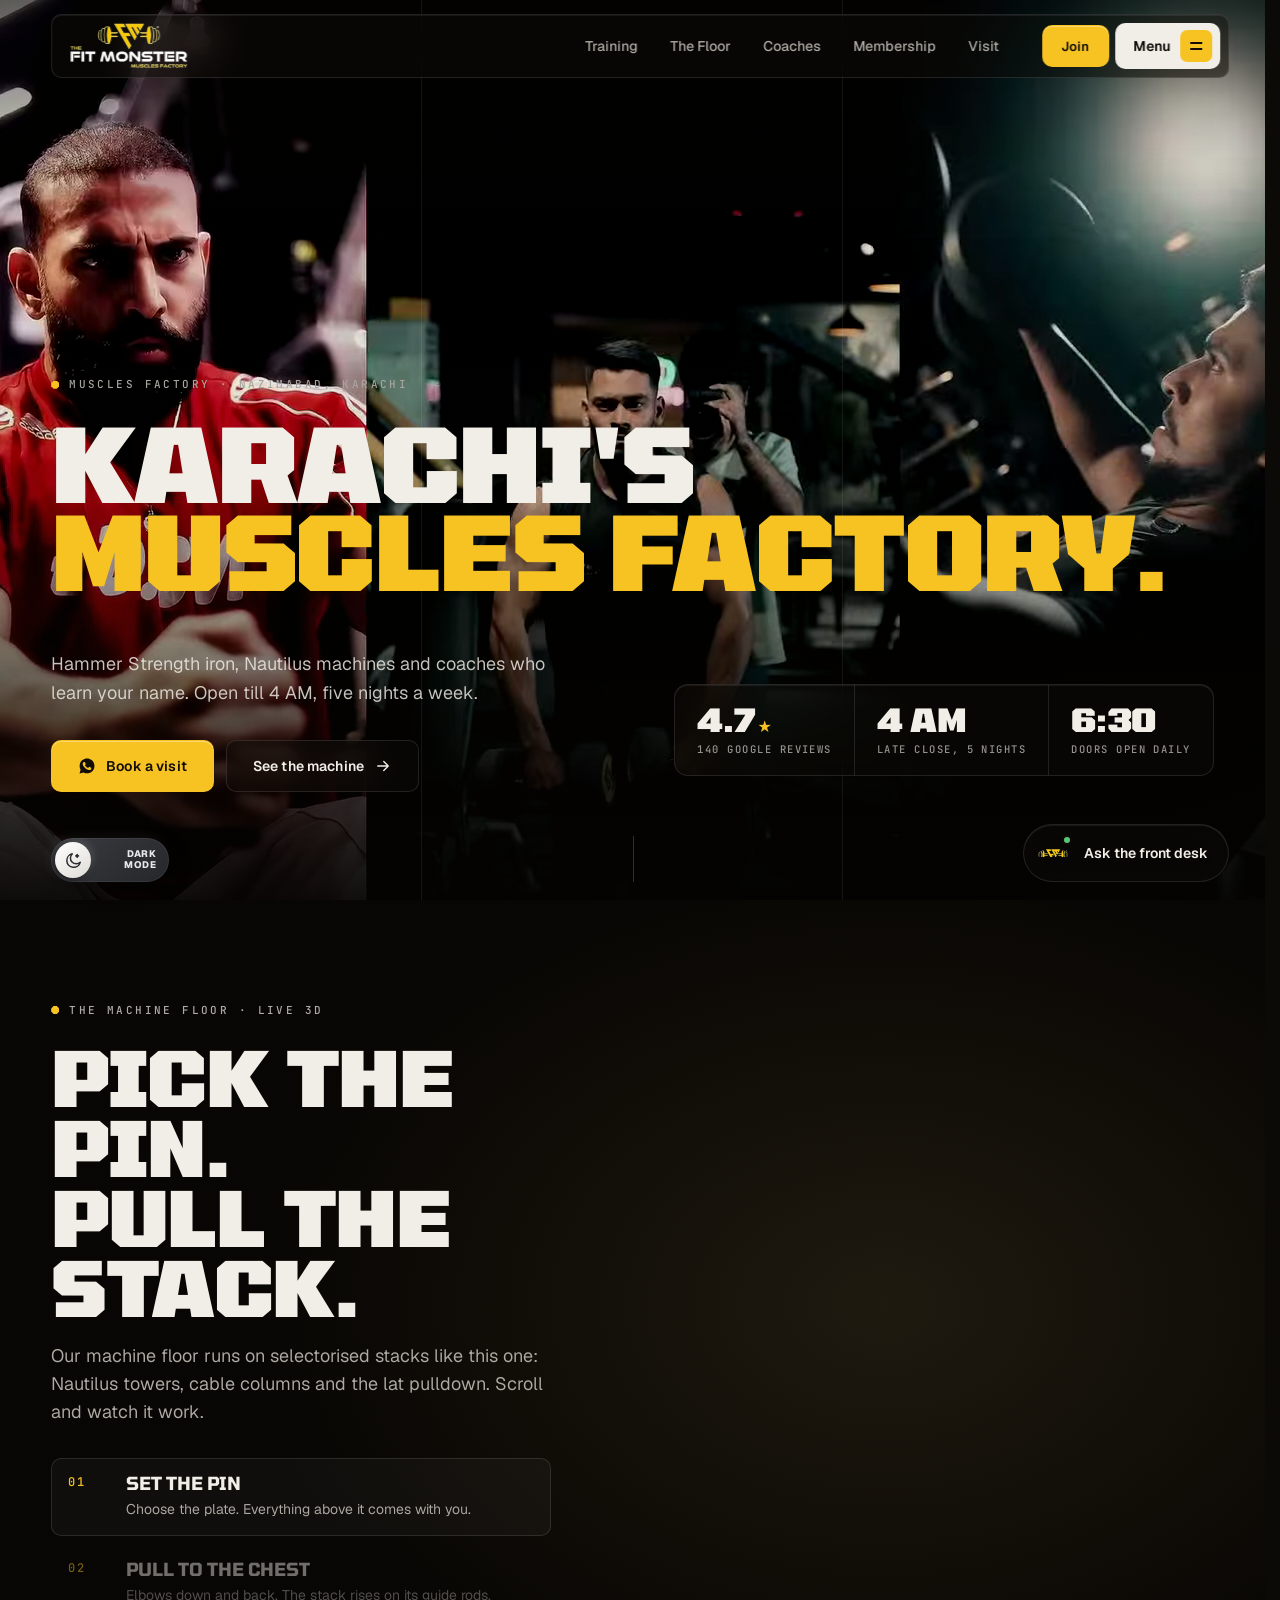
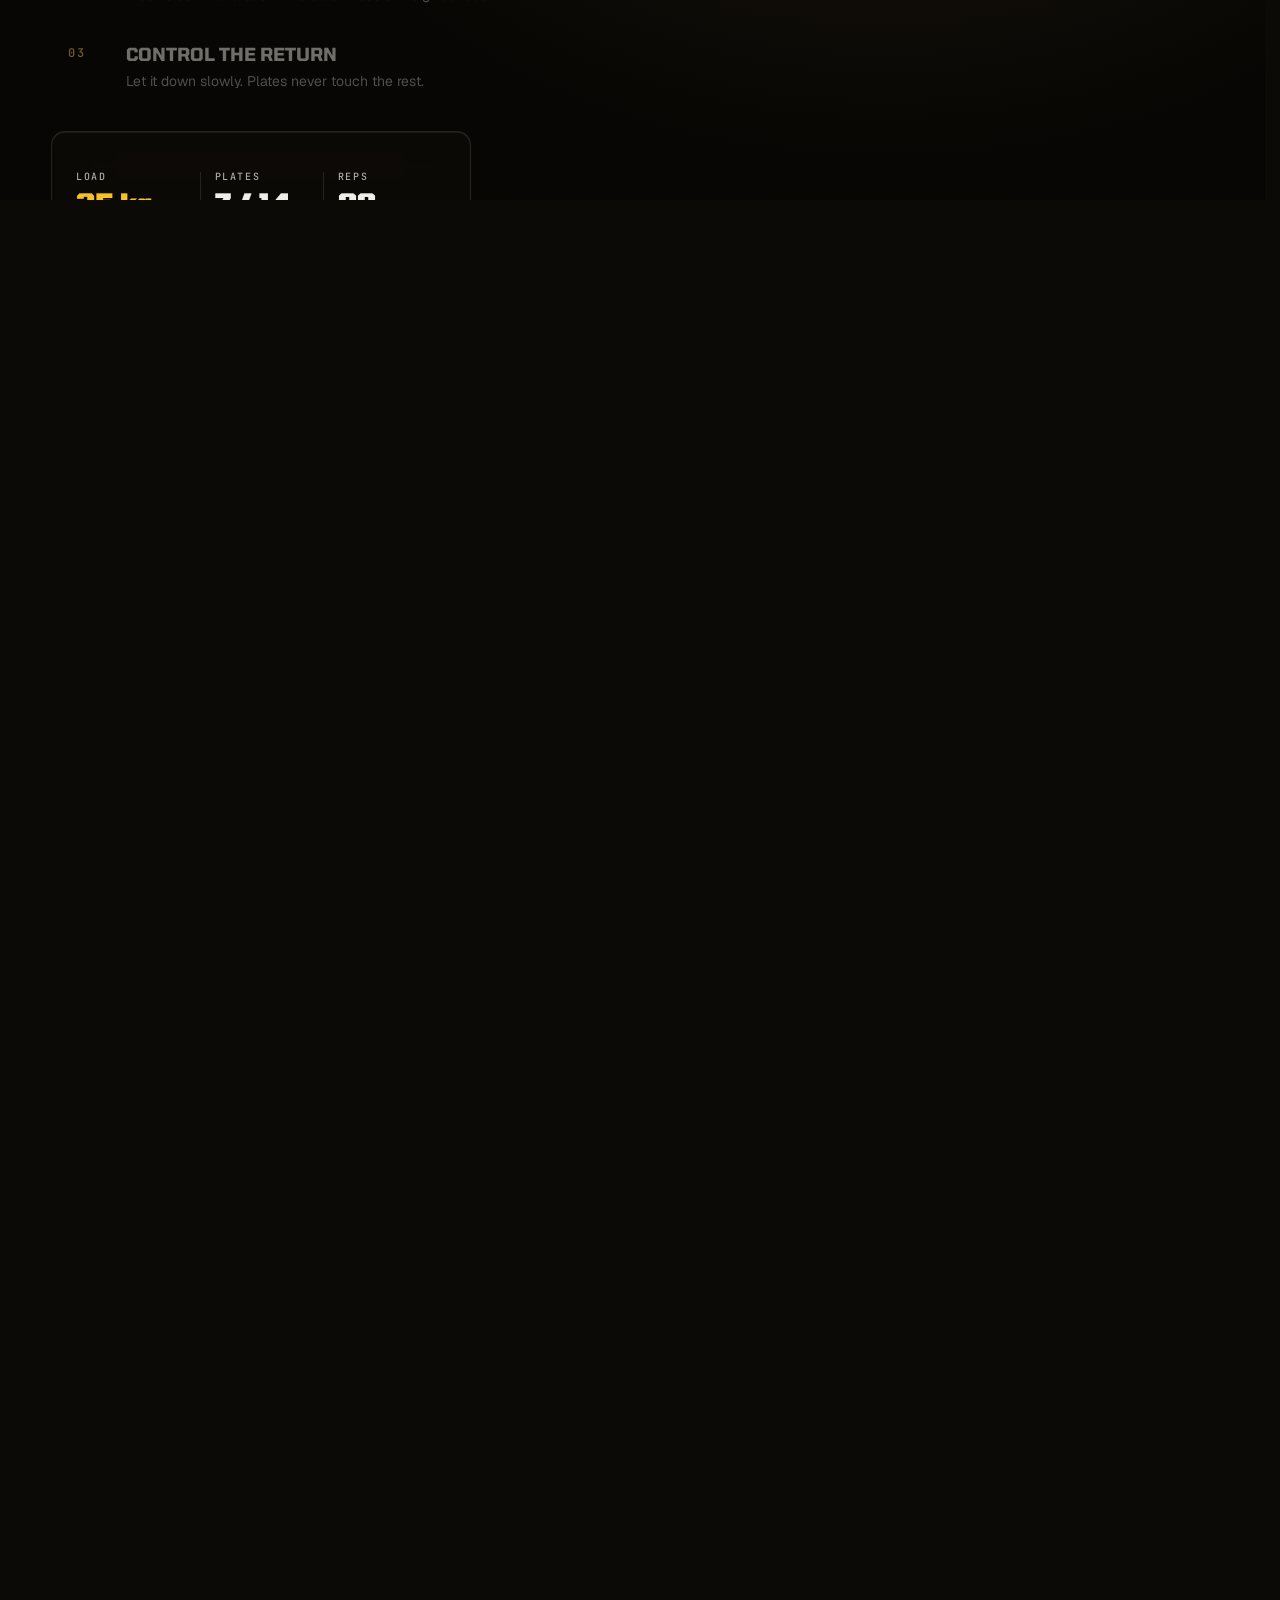
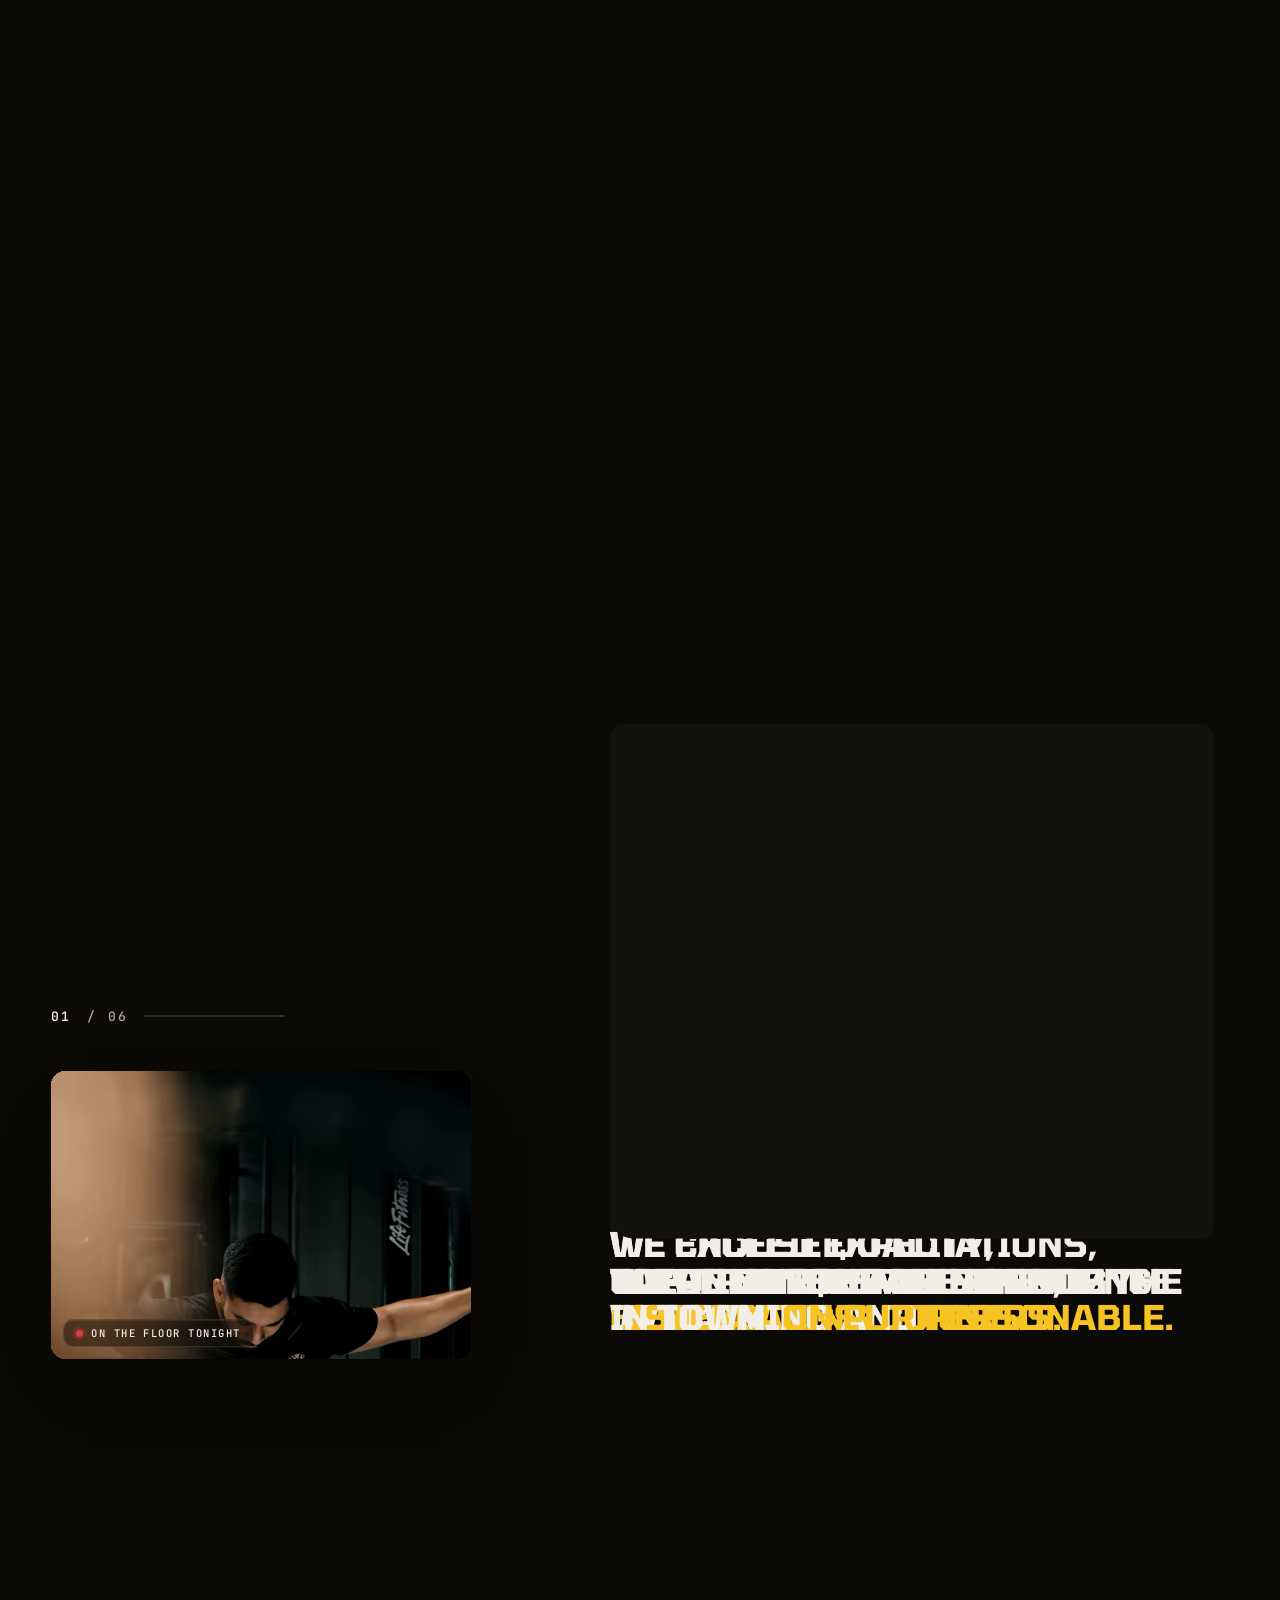
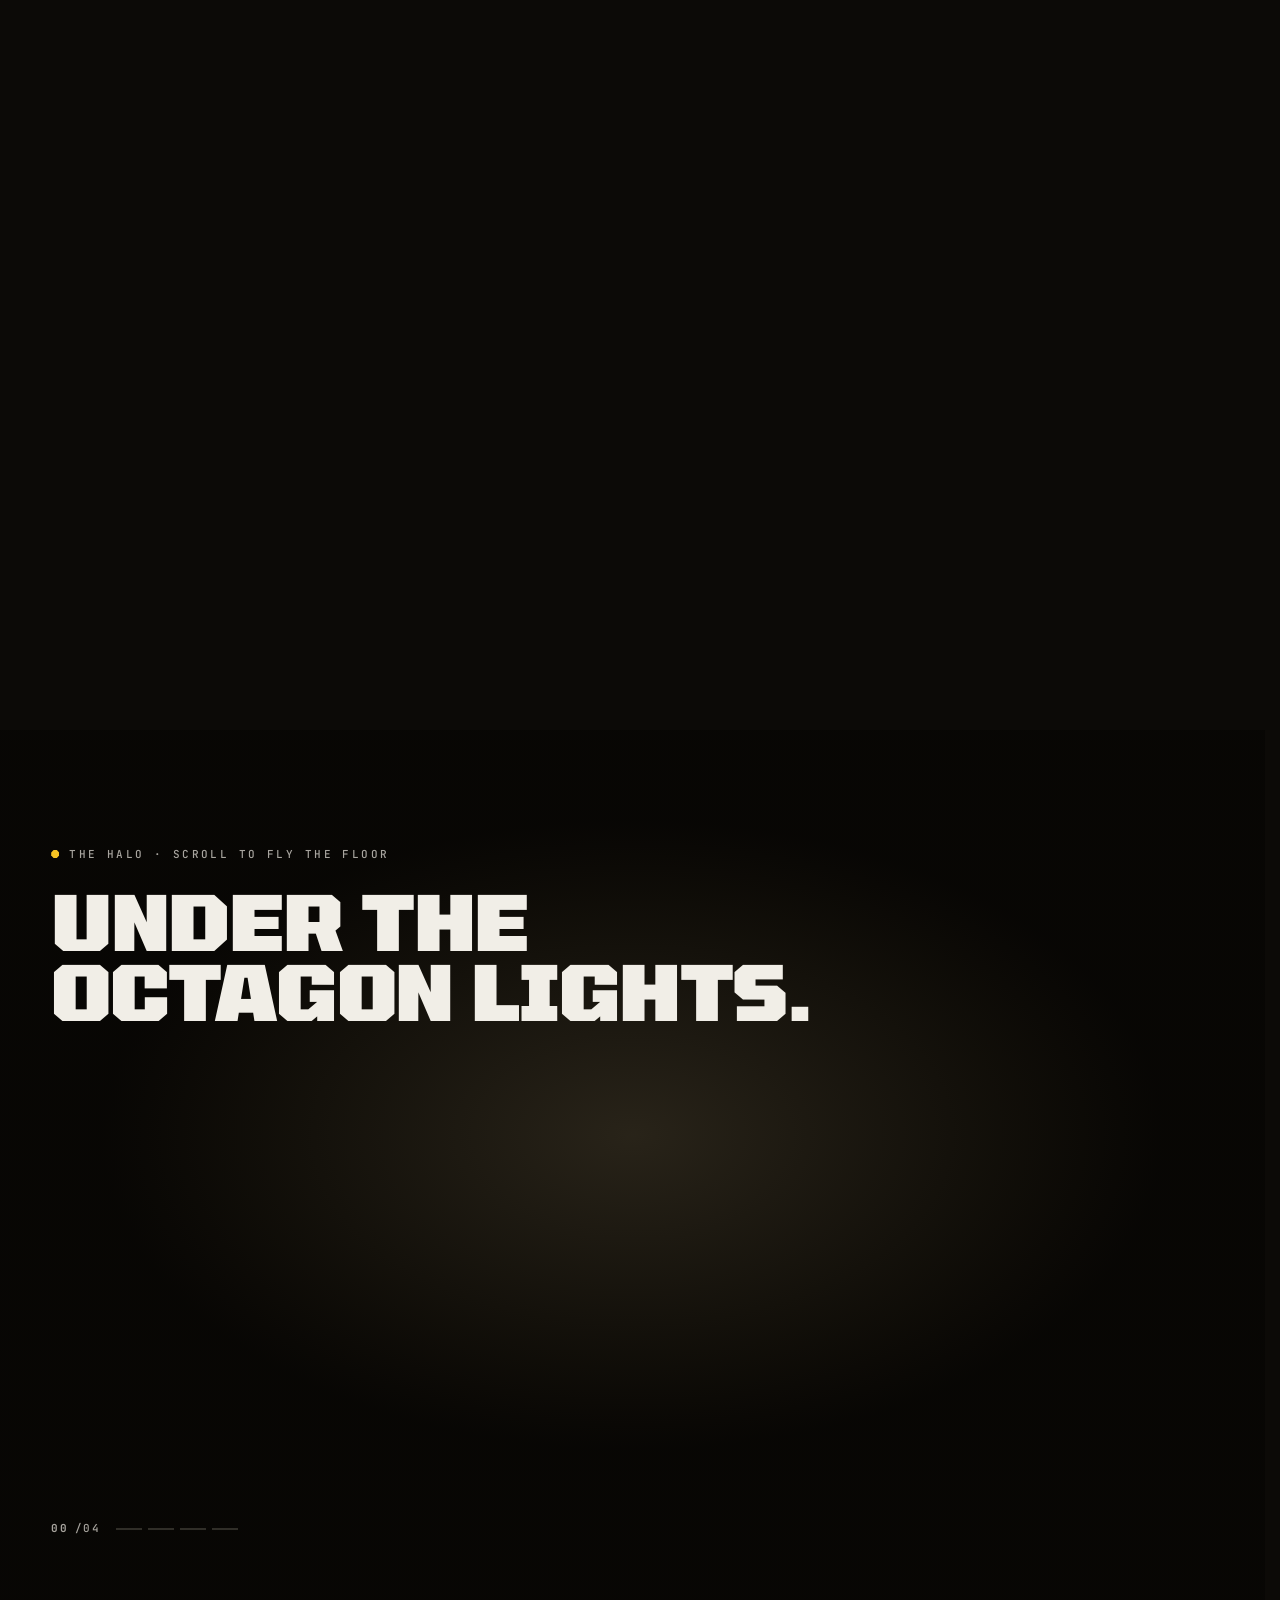
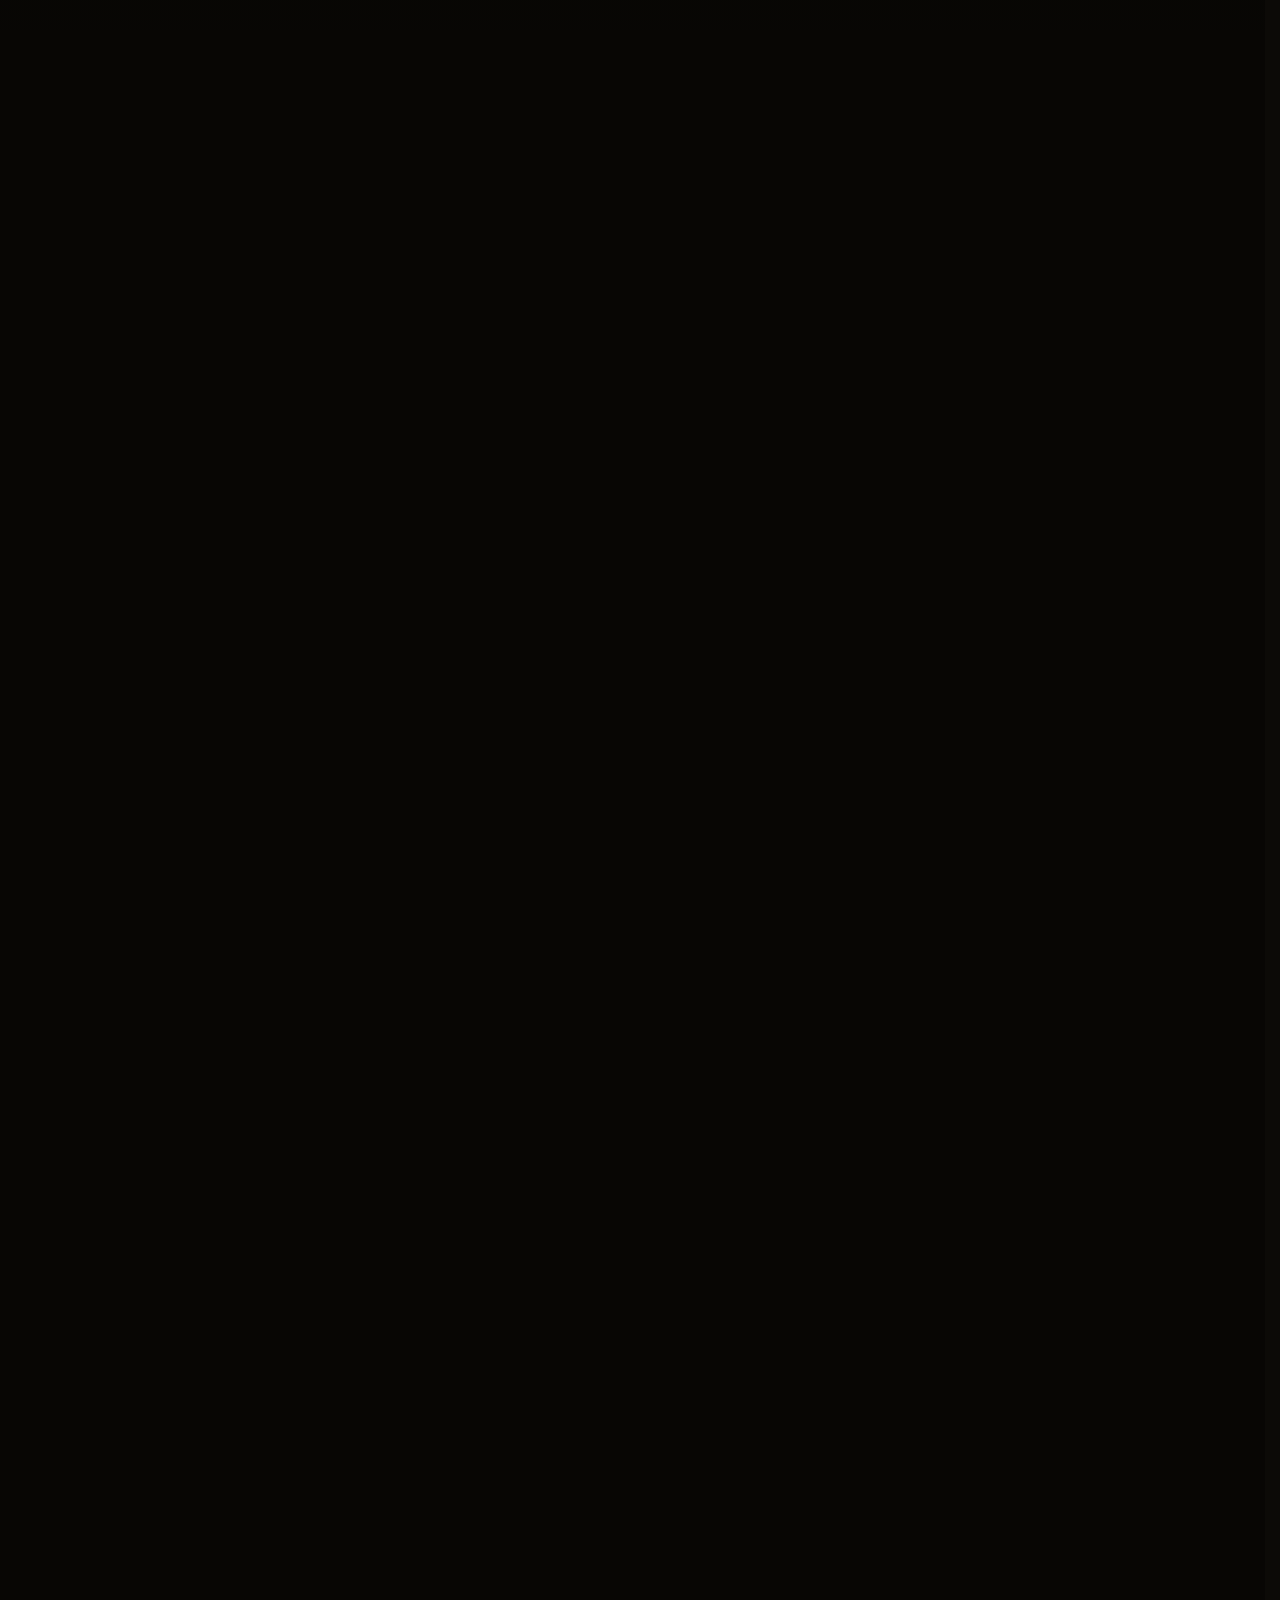
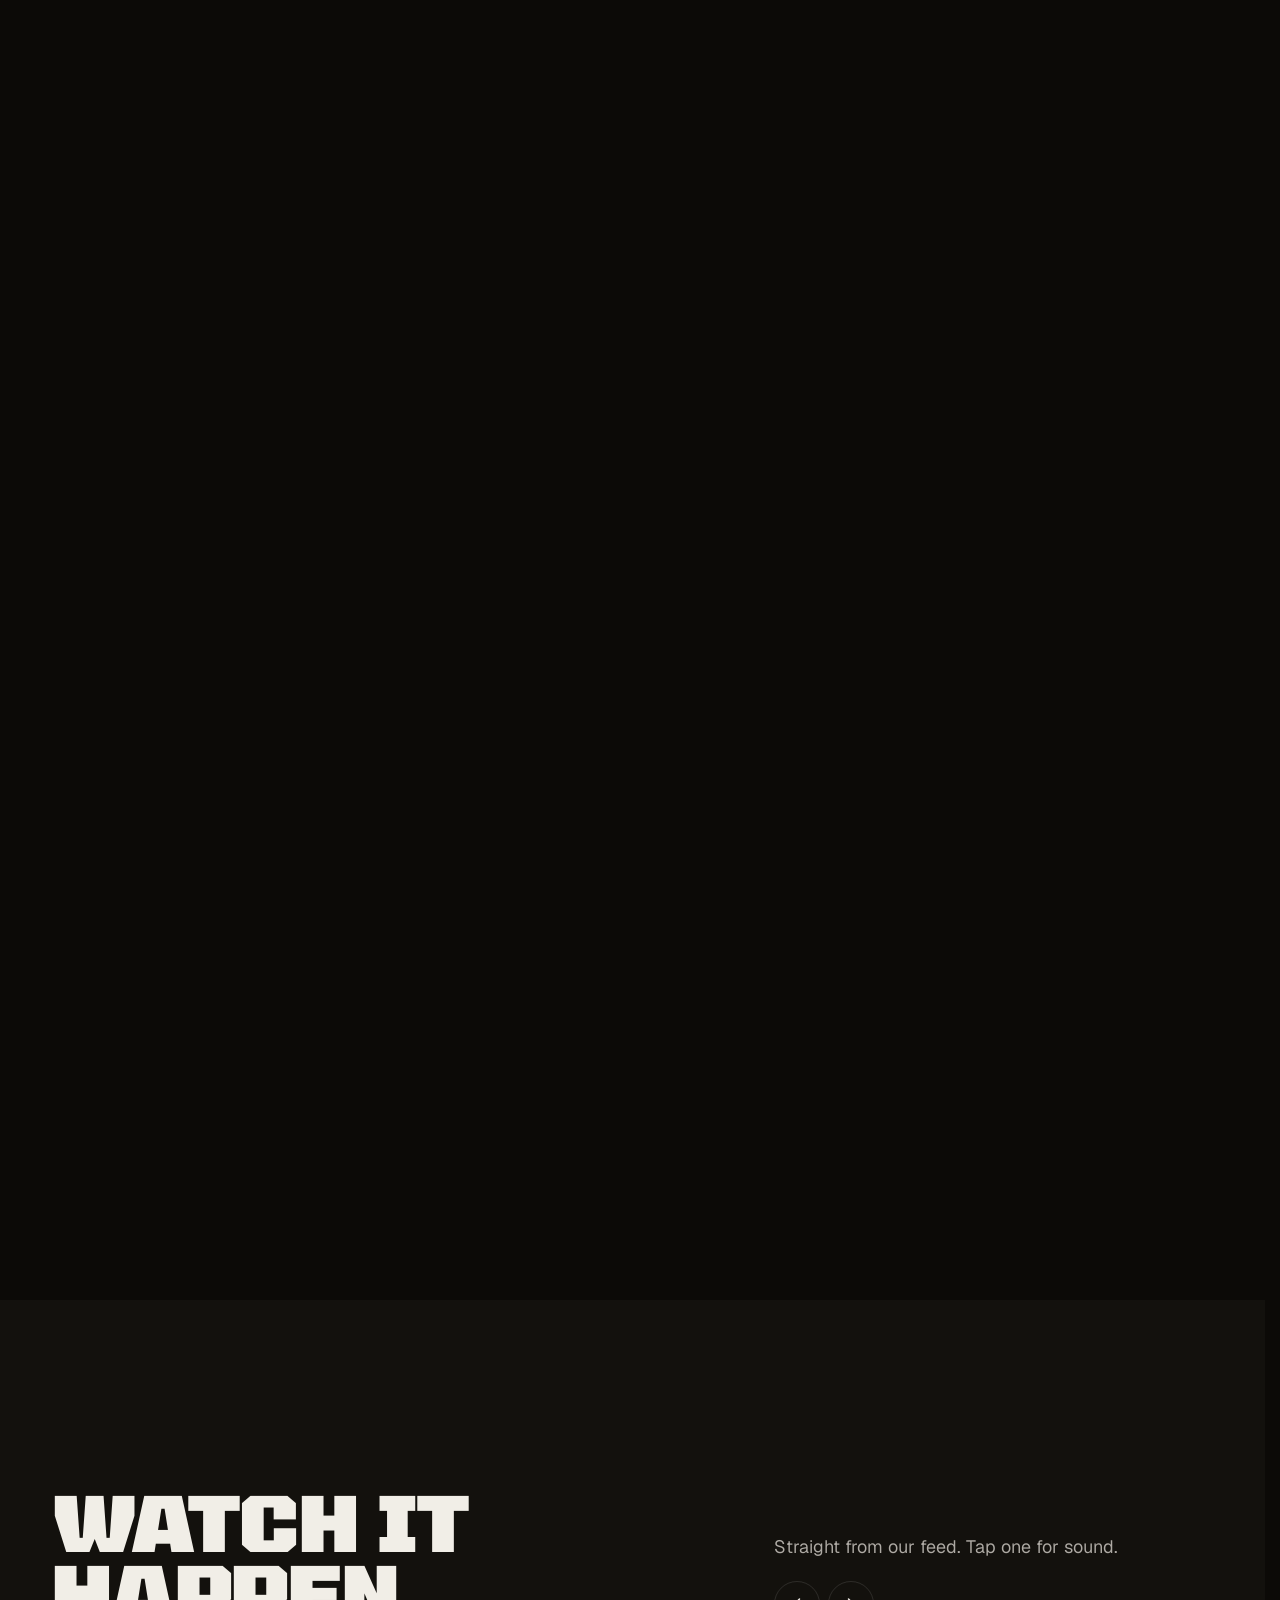
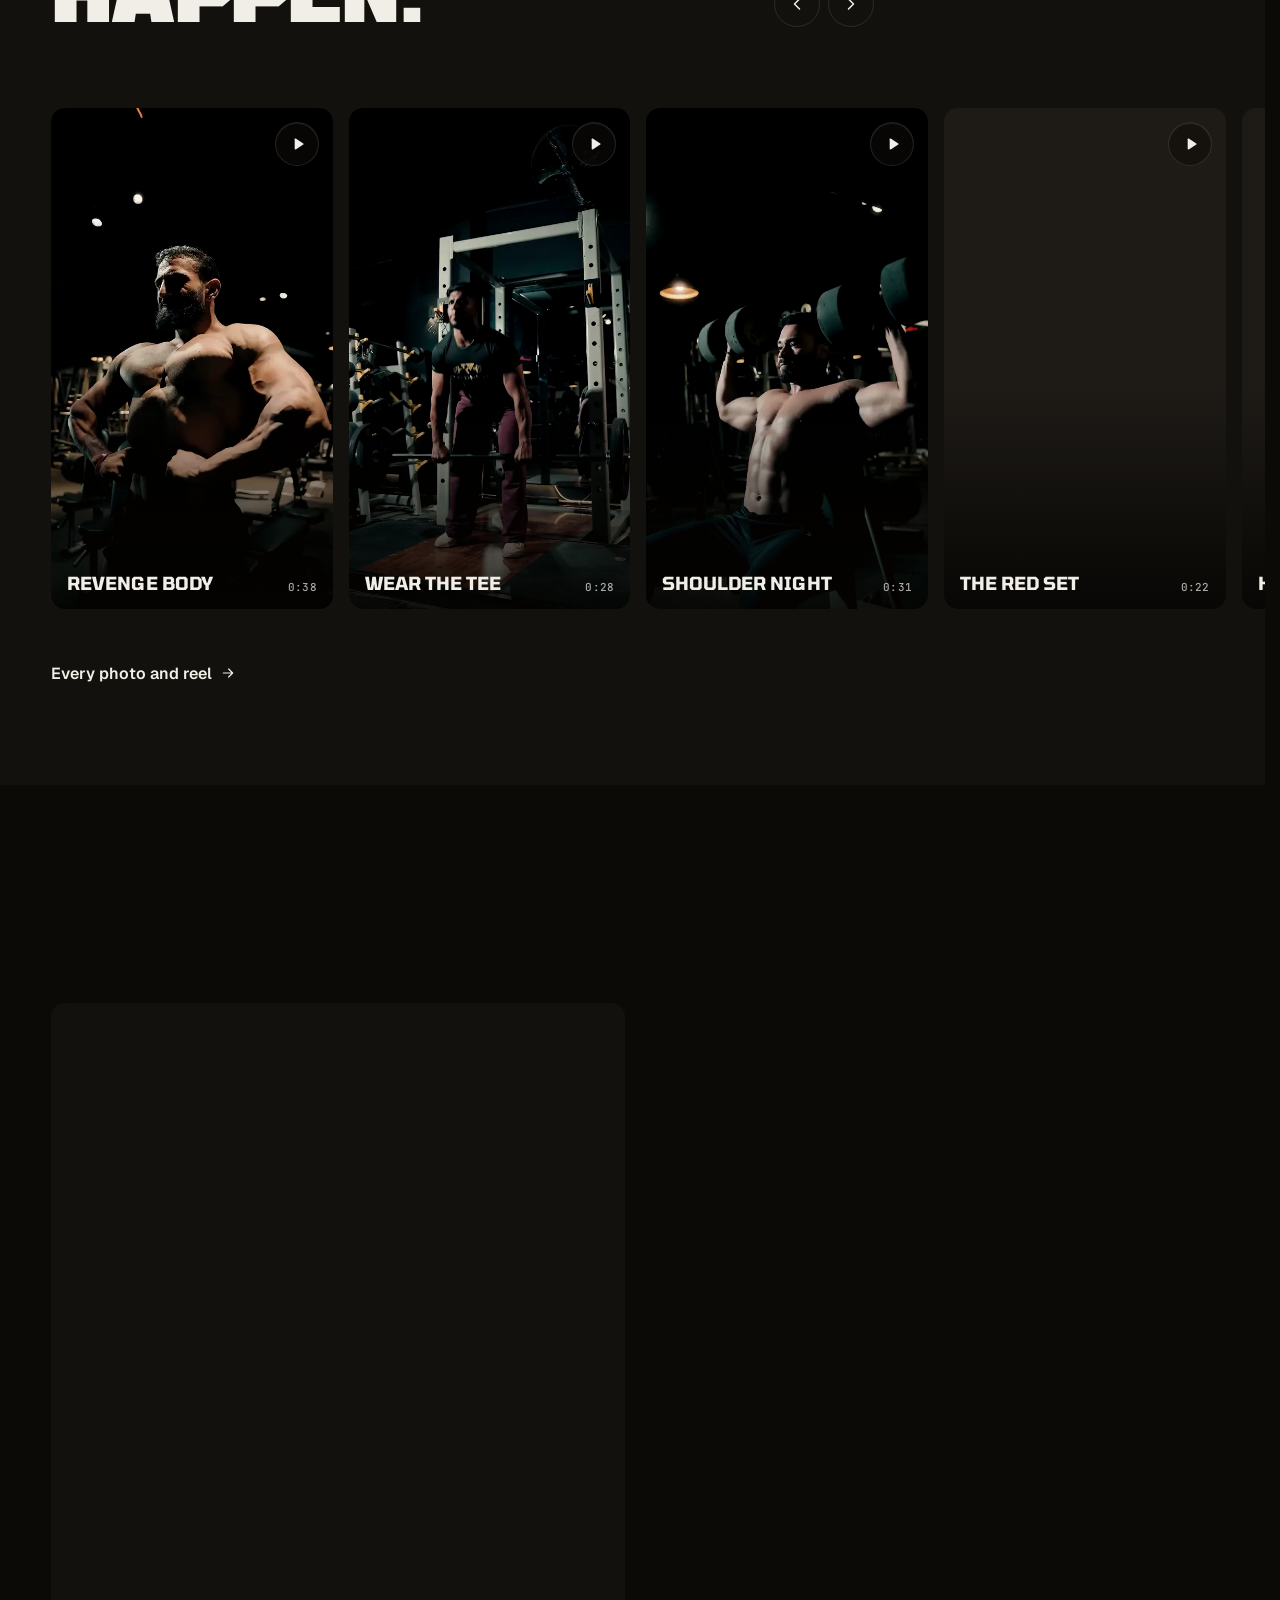
==== index.html @ a758160b "Theme switch: use the SMK site's pill (sun/moon knob, Light/Dark mode label) Co-Authored-By: Claude " ====
<!doctype html>
<html lang="en" data-theme="dark">
<head>
<meta charset="utf-8">
<meta name="viewport" content="width=device-width,initial-scale=1,viewport-fit=cover">
<title>The Fit Monster — Muscles Factory · Premium gym in Nazimabad, Karachi</title>
<meta name="description" content="The Fit Monster: Nazimabad's muscles factory. Hammer Strength and Nautilus kit, coaches on the floor, open till 4 AM. Selectorised stacks, a 3D tour and a coaching floor.">
<link rel="canonical" href="https://fitmonster.nexlyr.solutions/">
<meta name="theme-color" content="#0f0e0c">
<meta property="og:type" content="website"><meta property="og:title" content="The Fit Monster — Muscles Factory · Premium gym in Nazimabad, Karachi"><meta property="og:description" content="The Fit Monster: Nazimabad's muscles factory. Hammer Strength and Nautilus kit, coaches on the floor, open till 4 AM. Selectorised stacks, a 3D tour and a coaching floor."><meta property="og:image" content="https://fitmonster.nexlyr.solutions/og.jpg"><meta property="og:url" content="https://fitmonster.nexlyr.solutions/"><meta name="twitter:card" content="summary_large_image">
<link rel="icon" href="favicon.png" type="image/png"><link rel="apple-touch-icon" href="apple-touch-icon.png"><link rel="manifest" href="site.webmanifest">
<script>(function(){var d=document.documentElement;d.classList.add('js');try{var t=localStorage.getItem('fm-theme');if(t!=='light')t='dark';d.dataset.theme=t;if(!sessionStorage.getItem('fm-seen'))d.classList.add('ld-on');else if(sessionStorage.getItem('fm-pt'))d.classList.add('pt-on')}catch(e){}setTimeout(function(){if(!window.FM_BOOT)d.classList.remove('ld-on','pt-on')},6000)})();</script>
<link rel="preload" href="fonts/tomorrow-latin-800-normal.woff2" as="font" type="font/woff2" crossorigin>
<link rel="preload" href="fonts/geist-var.woff2" as="font" type="font/woff2" crossorigin>
<link rel="preload" href="media/img/logo-on-dark.webp" as="image" type="image/webp">
<link rel="stylesheet" href="css/tokens.css">
<link rel="stylesheet" href="css/site.css">
<script type="importmap">{"imports":{"three":"./js/vendor/three.module.min.js"}}</script>
<script type="application/ld+json">{"@context": "https://schema.org", "@type": "HealthClub", "name": "The Fit Monster — Muscles Factory", "url": "https://fitmonster.nexlyr.solutions/", "image": "https://fitmonster.nexlyr.solutions/og.jpg", "telephone": "+92 344 1070495", "address": {"@type": "PostalAddress", "streetAddress": "Nazimabad No. 1, Block 1, Usmania Colony, Liaquatabad", "addressLocality": "Karachi", "postalCode": "74600", "addressCountry": "PK"}, "geo": {"@type": "GeoCoordinates", "latitude": 24.908872, "longitude": 67.0305558}, "aggregateRating": {"@type": "AggregateRating", "ratingValue": "4.7", "reviewCount": "140"}, "openingHoursSpecification": [{"@type": "OpeningHoursSpecification", "dayOfWeek": ["Monday", "Tuesday", "Thursday", "Friday", "Saturday"], "opens": "06:30", "closes": "04:00"}, {"@type": "OpeningHoursSpecification", "dayOfWeek": ["Wednesday", "Sunday"], "opens": "06:30", "closes": "01:00"}]}</script>
</head>
<body>
<a class="skip" href="#main">Skip to content</a>
<div class="ldr" aria-hidden="true">
  <div class="ldr__stage"><div class="ldr__word"><div class="ldr__base"><span>M</span><span class="o">O</span><span>N</span><span>S</span><span>T</span><span>E</span><span>R</span></div><div class="ldr__mask"><div class="ldr__fill"><span>M</span><span>O</span><span>N</span><span>S</span><span>T</span><span>E</span><span>R</span></div></div><i class="ldr__crest"></i></div></div>
  <p class="ldr__m ldr__tl">The Fit Monster · <b>Muscles Factory</b></p>
  <p class="ldr__m ldr__tr">Nazimabad · Karachi<br>Est. on iron</p>
  <div class="ldr__m ldr__bl"><b id="ldN">000</b>Heating the iron</div>
  <p class="ldr__m ldr__br">Hammer Strength · Nautilus</p>
</div>
<div class="curtain" aria-hidden="true"><div class="curtain__bg"></div><i class="curtain__bar"></i><div class="curtain__t"><span>The Fit Monster</span></div></div>
<header class="nav glass" role="banner">
  <a class="nav__logo" href="index.html" aria-label="The Fit Monster — home"></a>
  <nav class="nav__links" aria-label="Main"><a href="training.html">Training</a><a href="floor.html">The Floor</a><a href="coaches.html">Coaches</a><a href="membership.html">Membership</a><a href="visit.html">Visit</a></nav>
  <div class="nav__r">
    <a class="btn btn--gold btn--sm btn-join" data-wa="Assalam o Alaikum! I want to join The Fit Monster.">Join</a>
    <button class="menu-t" type="button" aria-expanded="false" aria-controls="menu"><span class="t">Menu</span><span class="bars" aria-hidden="true"><i></i><i></i></span></button>
  </div>
</header>
<div class="menu glass-strong" id="menu" aria-hidden="true" aria-label="Site menu">
  <ul class="menu__list"><li style="--i:0"><a href="index.html" aria-current="page"><img class="menu__th" src="media/poster/hero-portrait.webp" alt="" width="52" height="52" loading="lazy" decoding="async"><span class="menu__t"><b>Home</b><small>Video, the machine, the Halo</small></span><svg viewBox="0 0 24 24" fill="none" stroke="currentColor" stroke-width="1.8" stroke-linecap="round" stroke-linejoin="round" aria-hidden="true"><path d="M5 12h14M13 6l6 6-6 6"/></svg></a></li><li style="--i:1"><a href="training.html"><img class="menu__th" src="media/poster/back-close-grip-pulldown.webp" alt="" width="52" height="52" loading="lazy" decoding="async"><span class="menu__t"><b>Training</b><small>Programmes, Back Series, arm lab</small></span><svg viewBox="0 0 24 24" fill="none" stroke="currentColor" stroke-width="1.8" stroke-linecap="round" stroke-linejoin="round" aria-hidden="true"><path d="M5 12h14M13 6l6 6-6 6"/></svg></a></li><li style="--i:2"><a href="floor.html"><img class="menu__th" src="media/img/floor-dumbbells-900.webp" alt="" width="52" height="52" loading="lazy" decoding="async"><span class="menu__t"><b>The Floor</b><small>Every photo and reel</small></span><svg viewBox="0 0 24 24" fill="none" stroke="currentColor" stroke-width="1.8" stroke-linecap="round" stroke-linejoin="round" aria-hidden="true"><path d="M5 12h14M13 6l6 6-6 6"/></svg></a></li><li style="--i:3"><a href="coaches.html"><img class="menu__th" src="media/poster/reel-the-tee.webp" alt="" width="52" height="52" loading="lazy" decoding="async"><span class="menu__t"><b>Coaches</b><small>The team and personal training</small></span><svg viewBox="0 0 24 24" fill="none" stroke="currentColor" stroke-width="1.8" stroke-linecap="round" stroke-linejoin="round" aria-hidden="true"><path d="M5 12h14M13 6l6 6-6 6"/></svg></a></li><li style="--i:4"><a href="membership.html"><img class="menu__th" src="media/img/floor-nautilus-900.webp" alt="" width="52" height="52" loading="lazy" decoding="async"><span class="menu__t"><b>Membership</b><small>Plans, FAQ, enquire</small></span><svg viewBox="0 0 24 24" fill="none" stroke="currentColor" stroke-width="1.8" stroke-linecap="round" stroke-linejoin="round" aria-hidden="true"><path d="M5 12h14M13 6l6 6-6 6"/></svg></a></li><li style="--i:5"><a href="visit.html"><img class="menu__th" src="media/img/floor-cables-900.webp" alt="" width="52" height="52" loading="lazy" decoding="async"><span class="menu__t"><b>Visit</b><small>Timings, map, directions</small></span><svg viewBox="0 0 24 24" fill="none" stroke="currentColor" stroke-width="1.8" stroke-linecap="round" stroke-linejoin="round" aria-hidden="true"><path d="M5 12h14M13 6l6 6-6 6"/></svg></a></li></ul>
  <div class="menu__foot">
    <p class="status" data-status><i></i><span>Checking timings</span></p>
    <div class="menu__chips">
      <a class="btn btn--gold btn--wa btn--sm" data-wa><svg viewBox="0 0 24 24" fill="currentColor" aria-hidden="true"><path d="M12.04 2C6.58 2 2.14 6.44 2.14 11.9c0 1.75.46 3.45 1.32 4.95L2.05 22l5.28-1.38a9.86 9.86 0 0 0 4.71 1.2c5.46 0 9.9-4.44 9.9-9.9S17.5 2 12.04 2zm5.8 14.06c-.24.68-1.4 1.3-1.94 1.35-.5.05-1.13.07-1.82-.11-.42-.13-.96-.31-1.65-.61-2.9-1.25-4.8-4.17-4.95-4.37-.14-.2-1.18-1.57-1.18-3s.75-2.13 1.02-2.42c.26-.29.58-.36.77-.36l.55.01c.18.01.42-.07.65.5.24.58.82 2 .89 2.14.07.15.12.32.02.51-.09.2-.14.32-.28.49l-.42.49c-.14.14-.28.29-.12.57.16.29.72 1.18 1.54 1.91 1.06.94 1.95 1.23 2.23 1.37.28.15.44.12.6-.07.17-.2.7-.81.88-1.09.19-.29.37-.24.63-.14.25.09 1.62.76 1.9.9.28.15.46.22.53.34.07.12.07.68-.17 1.34z"/></svg><span>WhatsApp</span></a>
      <a class="icon-btn" data-tel aria-label="Call the gym"><svg viewBox="0 0 24 24" fill="none" stroke="currentColor" stroke-width="1.8" stroke-linecap="round" stroke-linejoin="round" aria-hidden="true"><path d="M5 4h4l2 5-2.5 1.5a11 11 0 0 0 5 5L15 13l5 2v4a2 2 0 0 1-2 2A16 16 0 0 1 3 6a2 2 0 0 1 2-2"/></svg></a>
      <a class="icon-btn" data-maps aria-label="Directions in Google Maps"><svg viewBox="0 0 24 24" fill="none" stroke="currentColor" stroke-width="1.8" stroke-linecap="round" stroke-linejoin="round" aria-hidden="true"><path d="M12 21s-7-6.1-7-11.5A7 7 0 0 1 19 9.5C19 14.9 12 21 12 21z"/><circle cx="12" cy="9.5" r="2.5"/></svg></a>
    </div>
  </div>
</div>

<main id="main">
<section class="hero night" id="top" aria-labelledby="hero-h">
  <div class="hero__media"><video muted loop playsinline autoplay preload="auto" aria-hidden="true"></video></div>
  <div class="hero__seams" aria-hidden="true"><i></i><i></i><i></i></div>
  <div class="wrap hero__in">
    <div class="hero__top">
      <p class="label" data-fade>Muscles Factory · Nazimabad, Karachi</p>
      <h1 class="display" id="hero-h" data-rise style="margin-top:22px">Karachi's <span class="gold">Muscles Factory.</span></h1>
    </div>
    <div>
      <p class="hero__sub" data-fade style="--d:350ms">Hammer Strength iron, Nautilus machines and coaches who learn your name. Open till 4 AM, five nights a week.</p>
      <div class="hero__cta" data-fade style="--d:450ms">
        <a class="btn btn--gold btn--wa" data-wa="Assalam o Alaikum! I want to book a visit to The Fit Monster."><svg viewBox="0 0 24 24" fill="currentColor" aria-hidden="true"><path d="M12.04 2C6.58 2 2.14 6.44 2.14 11.9c0 1.75.46 3.45 1.32 4.95L2.05 22l5.28-1.38a9.86 9.86 0 0 0 4.71 1.2c5.46 0 9.9-4.44 9.9-9.9S17.5 2 12.04 2zm5.8 14.06c-.24.68-1.4 1.3-1.94 1.35-.5.05-1.13.07-1.82-.11-.42-.13-.96-.31-1.65-.61-2.9-1.25-4.8-4.17-4.95-4.37-.14-.2-1.18-1.57-1.18-3s.75-2.13 1.02-2.42c.26-.29.58-.36.77-.36l.55.01c.18.01.42-.07.65.5.24.58.82 2 .89 2.14.07.15.12.32.02.51-.09.2-.14.32-.28.49l-.42.49c-.14.14-.28.29-.12.57.16.29.72 1.18 1.54 1.91 1.06.94 1.95 1.23 2.23 1.37.28.15.44.12.6-.07.17-.2.7-.81.88-1.09.19-.29.37-.24.63-.14.25.09 1.62.76 1.9.9.28.15.46.22.53.34.07.12.07.68-.17 1.34z"/></svg><span>Book a visit</span></a>
        <a class="btn btn--glass" href="#machine"><span>See the machine</span><svg viewBox="0 0 24 24" fill="none" stroke="currentColor" stroke-width="1.8" stroke-linecap="round" stroke-linejoin="round" aria-hidden="true"><path d="M5 12h14M13 6l6 6-6 6"/></svg></a>
      </div>
    </div>
    <dl class="hero__facts glass" data-fade style="--d:550ms">
      <div><dt>4.7<small>★</small></dt><dd>140 Google reviews</dd></div>
      <div><dt>4 AM</dt><dd>Late close, 5 nights</dd></div>
      <div><dt>6:30</dt><dd>Doors open daily</dd></div>
    </dl>
  </div>
  <span class="hero__cue" aria-hidden="true"></span>
</section>


<section class="mach" id="machine" aria-labelledby="mc-h">
  <div class="mach__sticky">
    <div class="mach__stage" data-scene="machine" role="img" aria-label="Animated 3D lat-pulldown machine: the weight stack lifts as the bar is pulled down"><div class="mach__fallback"></div></div>
    <div class="wrap mach__ui">
      <div class="mach__copy">
        <p class="label">The machine floor · live 3D</p>
        <h2 class="h2" id="mc-h">Pick the pin.<br>Pull the stack.</h2>
        <p class="lede">Our machine floor runs on selectorised stacks like this one: Nautilus towers, cable columns and the lat pulldown. Scroll and watch it work.</p>
        <ol class="mach__steps">
          <li class="mach__step on"><b>01</b><div><h3>Set the pin</h3><p>Choose the plate. Everything above it comes with you.</p></div></li>
          <li class="mach__step"><b>02</b><div><h3>Pull to the chest</h3><p>Elbows down and back. The stack rises on its guide rods.</p></div></li>
          <li class="mach__step"><b>03</b><div><h3>Control the return</h3><p>Let it down slowly. Plates never touch the rest.</p></div></li>
        </ol>
      <div class="mach__panel glass-strong">
        <dl class="mach__read"><div><dt>Load</dt><dd class="g" data-mach-kg>35 kg</dd></div><div><dt>Plates</dt><dd data-mach-plates>7 / 14</dd></div><div><dt>Reps</dt><dd data-mach-reps>00</dd></div></dl>
        <div class="mach__pins" role="group" aria-label="Pick the load"><button class="chip" type="button" data-pin="1" aria-pressed="false">10 kg</button><button class="chip" type="button" data-pin="3" aria-pressed="false">20 kg</button><button class="chip" type="button" data-pin="6" aria-pressed="false">35 kg</button><button class="chip" type="button" data-pin="9" aria-pressed="false">50 kg</button><button class="chip" type="button" data-pin="13" aria-pressed="false">70 kg</button></div>
      </div>
      </div>
    </div>
  </div>
</section>

<section class="apology wrap" id="apology" aria-labelledby="ap-h">
  <div class="apology__pin">
    <div class="apology__head">
      <p class="label" data-fade>Our campaign, unabridged</p>
      <h2 class="display-s" id="ap-h" data-rise style="margin-top:22px">We're sorry.</h2>
      <p class="lede" style="margin-top:24px" data-fade>Six reasons people pay more to train here, and drive across town to do it.</p>
      <div class="apology__count" aria-hidden="true"><b>01</b><span>/ 06</span><span class="apology__bar"><i></i></span></div>
      <figure class="apology__vid"><img src="media/poster/reel-shoulders.webp" alt="" width="540" height="960" loading="lazy" decoding="async"><video data-loop data-src="media/video/reel-shoulders" preload="none" muted playsinline aria-hidden="true"></video><figcaption class="glass"><i></i>On the floor tonight</figcaption></figure>
    </div>
    <div class="apology__stage"><article class="apology__item">
        <figure class="apology__ph" style="margin:0"><img src="media/img/floor-smith-900.webp" srcset="media/img/floor-smith-900.webp 900w, media/img/floor-smith-1600.webp 1600w" sizes="(max-width: 900px) 100vw, 55vw" alt="Smith machine and adjustable bench on the main floor" loading="lazy" decoding="async"></figure>
        <p class="apology__line">We're not the cheapest gym in town. <span class="gold">On purpose.</span></p>
      </article><article class="apology__item">
        <figure class="apology__ph" style="margin:0"><img src="media/img/floor-functional-900.webp" srcset="media/img/floor-functional-900.webp 900w, media/img/floor-functional-1600.webp 1600w" sizes="(max-width: 900px) 100vw, 55vw" alt="Red climbing rig and the painted mural by the turf" loading="lazy" decoding="async"></figure>
        <p class="apology__line">We choose quality, cleanliness and experience over <span class="gold">cutting corners.</span></p>
      </article><article class="apology__item">
        <figure class="apology__ph" style="margin:0"><img src="media/img/floor-machines-900.webp" srcset="media/img/floor-machines-900.webp 900w, media/img/floor-machines-1600.webp 1600w" sizes="(max-width: 900px) 100vw, 55vw" alt="Leg extension and hip machines beside the turf lane" loading="lazy" decoding="async"></figure>
        <p class="apology__line">Top-tier equipment from the <span class="gold">best brands.</span></p>
      </article><article class="apology__item">
        <figure class="apology__ph" style="margin:0"><img src="media/img/floor-graffiti-900.webp" srcset="media/img/floor-graffiti-900.webp 900w, media/img/floor-graffiti-1600.webp 1600w" sizes="(max-width: 900px) 100vw, 55vw" alt="Squat rack and assisted dip station in front of the graffiti wall" loading="lazy" decoding="async"></figure>
        <p class="apology__line">Our trainers are kind, welcoming and <span class="gold">personable.</span></p>
      </article><article class="apology__item">
        <figure class="apology__ph" style="margin:0"><img src="media/img/floor-legpress-900.webp" srcset="media/img/floor-legpress-900.webp 900w, media/img/floor-legpress-1600.webp 1600w" sizes="(max-width: 900px) 100vw, 55vw" alt="Plate-loaded leg press loaded with 15 kg plates" loading="lazy" decoding="async"></figure>
        <p class="apology__line">We exceed expectations, value our members and <span class="gold">listen.</span></p>
      </article><article class="apology__item">
        <figure class="apology__ph" style="margin:0"><img src="media/img/floor-cables-900.webp" srcset="media/img/floor-cables-900.webp 900w, media/img/floor-cables-1600.webp 1600w" sizes="(max-width: 900px) 100vw, 55vw" alt="Nautilus cable towers and mirrors on the machine floor" loading="lazy" decoding="async"></figure>
        <p class="apology__line">We're always finding ways to <span class="gold">improve our space.</span></p>
      </article></div>
  </div>
</section>

<section class="halo night" id="the-halo" aria-labelledby="halo-h">
  <div class="halo__sticky" data-scene="halo">
    <div class="halo__fallback"></div>
    <div class="halo__ui">
      <div><p class="label">The Halo · scroll to fly the floor</p><h2 class="h2" id="halo-h" style="margin-top:20px">Under the octagon lights.</h2></div>
      <div></div>
      <div style="display:flex;flex-wrap:wrap;justify-content:space-between;align-items:end;gap:24px">
        <p class="halo__rail mono" aria-hidden="true"><b>00</b>/04&nbsp;<i></i><i></i><i></i><i></i></p>
        <div class="halo__zones"><article class="zone glass-strong"><p class="k">Zone 01 · Iron</p><h3 class="h3">Free weights</h3><p>Hammer Strength round dumbbells racked from 5 kg up, benches, Smith machines and squat racks.</p></article><article class="zone glass-strong"><p class="k">Zone 02 · Machines</p><h3 class="h3">Stacks & plate-loaded</h3><p>Nautilus stacks, a heavy leg press, cable towers and a pec deck: a machine for every muscle.</p></article><article class="zone glass-strong"><p class="k">Zone 03 · Turf & rig</p><h3 class="h3">Conditioning</h3><p>A turf lane under the red rig, with battle ropes, kettlebells, med balls and plyo boxes.</p></article><article class="zone glass-strong"><p class="k">Zone 04 · Cardio</p><h3 class="h3">The engine</h3><p>Treadmills and bikes for the warm-up before the iron and the finisher after it.</p></article></div>
      </div>
    </div>
  </div>
</section>

<section class="sec" id="disciplines" aria-labelledby="tr-h">
  <div class="wrap">
    <div class="head"><p class="label" data-fade>What you train for</p><h2 class="h2" id="tr-h" data-rise>Four ways in.<br>One standard.</h2><p class="lede" data-fade>Pick the door that fits. The floor, the coaches and the 4 AM close are the same behind all of them.</p></div>
    <div class="tracks"><article class="track" data-hover-video data-fade style="--d:0ms">
      <div class="track__m"><img src="media/img/floor-dumbbells-900.webp" srcset="media/img/floor-dumbbells-900.webp 900w, media/img/floor-dumbbells-1600.webp 1600w" sizes="(max-width: 900px) 100vw, 60vw" alt="" loading="lazy" decoding="async"><video data-src="media/video/reel-the-tee" preload="none" muted loop playsinline aria-hidden="true"></video></div>
      <p class="k">Strength &amp; muscle</p><h3 class="h3">Hypertrophy, the main event</h3><p>Proper iron and coaches on the floor who check your form before they let you add weight.</p>
      <span class="tlink">Read more <svg viewBox="0 0 24 24" fill="none" stroke="currentColor" stroke-width="1.8" stroke-linecap="round" stroke-linejoin="round" aria-hidden="true"><path d="M5 12h14M13 6l6 6-6 6"/></svg></span><a class="cover" href="training.html#programmes" aria-label="Hypertrophy, the main event"></a>
    </article><article class="track" data-hover-video data-fade style="--d:80ms">
      <div class="track__m"><img src="media/poster/reel-red-set.webp" alt="" loading="lazy" decoding="async" width="540" height="960"><video data-src="media/video/reel-red-set" preload="none" muted loop playsinline aria-hidden="true"></video></div>
      <p class="k">One-to-one</p><h3 class="h3">Personal training</h3><p>One coach, one plan built around you, every session written down.</p>
      <span class="tlink">Read more <svg viewBox="0 0 24 24" fill="none" stroke="currentColor" stroke-width="1.8" stroke-linecap="round" stroke-linejoin="round" aria-hidden="true"><path d="M5 12h14M13 6l6 6-6 6"/></svg></span><a class="cover" href="coaches.html#personal-training" aria-label="Personal training"></a>
    </article><article class="track" data-hover-video data-fade style="--d:160ms">
      <div class="track__m"><img src="media/poster/reel-ladies-session.webp" alt="" loading="lazy" decoding="async" width="540" height="960"><video data-src="media/video/reel-ladies-session" preload="none" muted loop playsinline aria-hidden="true"></video></div>
      <p class="k">Women train here</p><h3 class="h3">Women's training</h3><p>The full floor, female coaches on it, and programmes that treat you as the point, not an afterthought.</p>
      <span class="tlink">Read more <svg viewBox="0 0 24 24" fill="none" stroke="currentColor" stroke-width="1.8" stroke-linecap="round" stroke-linejoin="round" aria-hidden="true"><path d="M5 12h14M13 6l6 6-6 6"/></svg></span><a class="cover" href="training.html#womens" aria-label="Women's training"></a>
    </article><article class="track" data-hover-video data-fade style="--d:240ms">
      <div class="track__m"><img src="media/img/floor-functional-900.webp" srcset="media/img/floor-functional-900.webp 900w, media/img/floor-functional-1600.webp 1600w" sizes="(max-width: 900px) 100vw, 60vw" alt="" loading="lazy" decoding="async"><video data-src="media/video/reel-independence" preload="none" muted loop playsinline aria-hidden="true"></video></div>
      <p class="k">Turf &amp; rig</p><h3 class="h3">Conditioning</h3><p>Ropes, kettlebells, boxes and the rig: the engine behind the muscle.</p>
      <span class="tlink">Read more <svg viewBox="0 0 24 24" fill="none" stroke="currentColor" stroke-width="1.8" stroke-linecap="round" stroke-linejoin="round" aria-hidden="true"><path d="M5 12h14M13 6l6 6-6 6"/></svg></span><a class="cover" href="training.html#conditioning" aria-label="Conditioning"></a>
    </article></div>
  </div>
</section>

<section class="sec alt" id="reels" aria-labelledby="rl-h" style="padding-bottom:var(--space-3xl)">
  <div class="wrap"><div class="head"><p class="label" data-fade>From the floor</p><h2 class="h2" id="rl-h" data-rise>Watch it happen.</h2>
    <div style="display:flex;justify-content:space-between;align-items:end;gap:20px;flex-wrap:wrap"><p class="lede" data-fade>Straight from our feed. Tap one for sound.</p><div class="rail-ctl"><button class="icon-btn" type="button" data-rail="rail-home" data-dir="prev" aria-label="Scroll reels back"><svg viewBox="0 0 24 24" fill="none" stroke="currentColor" stroke-width="1.8" stroke-linecap="round" stroke-linejoin="round" aria-hidden="true"><path d="M15 6l-6 6 6 6"/></svg></button><button class="icon-btn" type="button" data-rail="rail-home" data-dir="next" aria-label="Scroll reels forward"><svg viewBox="0 0 24 24" fill="none" stroke="currentColor" stroke-width="1.8" stroke-linecap="round" stroke-linejoin="round" aria-hidden="true"><path d="M9 6l6 6-6 6"/></svg></button></div></div></div></div>
  <div class="rail" id="rail-home" data-fade><button class="reel" type="button" data-lb="reels" data-src="media/video/reel-revenge" data-poster="media/poster/reel-revenge.webp" data-hover-video aria-label="Play: Revenge body"><img src="media/poster/reel-revenge.webp" alt="" width="540" height="960" loading="lazy" decoding="async"><video data-src="media/video/reel-revenge" preload="none" muted playsinline aria-hidden="true"></video><span class="reel__play glass"><svg viewBox="0 0 24 24" fill="currentColor" aria-hidden="true"><path d="M7 4.8v14.4c0 .8.9 1.3 1.6.9l11.3-7.2c.6-.4.6-1.4 0-1.8L8.6 3.9C7.9 3.5 7 4 7 4.8z"/></svg></span><span class="reel__t"><b>Revenge body</b><span class="mono">0:38</span></span></button><button class="reel" type="button" data-lb="reels" data-src="media/video/reel-the-tee" data-poster="media/poster/reel-the-tee.webp" data-hover-video aria-label="Play: Wear the tee"><img src="media/poster/reel-the-tee.webp" alt="" width="540" height="960" loading="lazy" decoding="async"><video data-src="media/video/reel-the-tee" preload="none" muted playsinline aria-hidden="true"></video><span class="reel__play glass"><svg viewBox="0 0 24 24" fill="currentColor" aria-hidden="true"><path d="M7 4.8v14.4c0 .8.9 1.3 1.6.9l11.3-7.2c.6-.4.6-1.4 0-1.8L8.6 3.9C7.9 3.5 7 4 7 4.8z"/></svg></span><span class="reel__t"><b>Wear the tee</b><span class="mono">0:28</span></span></button><button class="reel" type="button" data-lb="reels" data-src="media/video/reel-shoulders" data-poster="media/poster/reel-shoulders.webp" data-hover-video aria-label="Play: Shoulder night"><img src="media/poster/reel-shoulders.webp" alt="" width="540" height="960" loading="lazy" decoding="async"><video data-src="media/video/reel-shoulders" preload="none" muted playsinline aria-hidden="true"></video><span class="reel__play glass"><svg viewBox="0 0 24 24" fill="currentColor" aria-hidden="true"><path d="M7 4.8v14.4c0 .8.9 1.3 1.6.9l11.3-7.2c.6-.4.6-1.4 0-1.8L8.6 3.9C7.9 3.5 7 4 7 4.8z"/></svg></span><span class="reel__t"><b>Shoulder night</b><span class="mono">0:31</span></span></button><button class="reel" type="button" data-lb="reels" data-src="media/video/reel-red-set" data-poster="media/poster/reel-red-set.webp" data-hover-video aria-label="Play: The red set"><img src="media/poster/reel-red-set.webp" alt="" width="540" height="960" loading="lazy" decoding="async"><video data-src="media/video/reel-red-set" preload="none" muted playsinline aria-hidden="true"></video><span class="reel__play glass"><svg viewBox="0 0 24 24" fill="currentColor" aria-hidden="true"><path d="M7 4.8v14.4c0 .8.9 1.3 1.6.9l11.3-7.2c.6-.4.6-1.4 0-1.8L8.6 3.9C7.9 3.5 7 4 7 4.8z"/></svg></span><span class="reel__t"><b>The red set</b><span class="mono">0:22</span></span></button><button class="reel" type="button" data-lb="reels" data-src="media/video/reel-ladies-session" data-poster="media/poster/reel-ladies-session.webp" data-hover-video aria-label="Play: Her session"><img src="media/poster/reel-ladies-session.webp" alt="" width="540" height="960" loading="lazy" decoding="async"><video data-src="media/video/reel-ladies-session" preload="none" muted playsinline aria-hidden="true"></video><span class="reel__play glass"><svg viewBox="0 0 24 24" fill="currentColor" aria-hidden="true"><path d="M7 4.8v14.4c0 .8.9 1.3 1.6.9l11.3-7.2c.6-.4.6-1.4 0-1.8L8.6 3.9C7.9 3.5 7 4 7 4.8z"/></svg></span><span class="reel__t"><b>Her session</b><span class="mono">0:50</span></span></button><button class="reel" type="button" data-lb="reels" data-src="media/video/reel-new-training" data-poster="media/poster/reel-new-training.webp" data-hover-video aria-label="Play: New programmes"><img src="media/poster/reel-new-training.webp" alt="" width="540" height="960" loading="lazy" decoding="async"><video data-src="media/video/reel-new-training" preload="none" muted playsinline aria-hidden="true"></video><span class="reel__play glass"><svg viewBox="0 0 24 24" fill="currentColor" aria-hidden="true"><path d="M7 4.8v14.4c0 .8.9 1.3 1.6.9l11.3-7.2c.6-.4.6-1.4 0-1.8L8.6 3.9C7.9 3.5 7 4 7 4.8z"/></svg></span><span class="reel__t"><b>New programmes</b><span class="mono">0:25</span></span></button><button class="reel" type="button" data-lb="reels" data-src="media/video/reel-secret-exercise" data-poster="media/poster/reel-secret-exercise.webp" data-hover-video aria-label="Play: The secret exercise"><img src="media/poster/reel-secret-exercise.webp" alt="" width="540" height="960" loading="lazy" decoding="async"><video data-src="media/video/reel-secret-exercise" preload="none" muted playsinline aria-hidden="true"></video><span class="reel__play glass"><svg viewBox="0 0 24 24" fill="currentColor" aria-hidden="true"><path d="M7 4.8v14.4c0 .8.9 1.3 1.6.9l11.3-7.2c.6-.4.6-1.4 0-1.8L8.6 3.9C7.9 3.5 7 4 7 4.8z"/></svg></span><span class="reel__t"><b>The secret exercise</b><span class="mono">0:23</span></span></button><button class="reel" type="button" data-lb="reels" data-src="media/video/reel-favourite-machine" data-poster="media/poster/reel-favourite-machine.webp" data-hover-video aria-label="Play: Favourite machine"><img src="media/poster/reel-favourite-machine.webp" alt="" width="540" height="960" loading="lazy" decoding="async"><video data-src="media/video/reel-favourite-machine" preload="none" muted playsinline aria-hidden="true"></video><span class="reel__play glass"><svg viewBox="0 0 24 24" fill="currentColor" aria-hidden="true"><path d="M7 4.8v14.4c0 .8.9 1.3 1.6.9l11.3-7.2c.6-.4.6-1.4 0-1.8L8.6 3.9C7.9 3.5 7 4 7 4.8z"/></svg></span><span class="reel__t"><b>Favourite machine</b><span class="mono">0:10</span></span></button><button class="reel" type="button" data-lb="reels" data-src="media/video/reel-excuse-me" data-poster="media/poster/reel-excuse-me.webp" data-hover-video aria-label="Play: Are you using these?"><img src="media/poster/reel-excuse-me.webp" alt="" width="540" height="960" loading="lazy" decoding="async"><video data-src="media/video/reel-excuse-me" preload="none" muted playsinline aria-hidden="true"></video><span class="reel__play glass"><svg viewBox="0 0 24 24" fill="currentColor" aria-hidden="true"><path d="M7 4.8v14.4c0 .8.9 1.3 1.6.9l11.3-7.2c.6-.4.6-1.4 0-1.8L8.6 3.9C7.9 3.5 7 4 7 4.8z"/></svg></span><span class="reel__t"><b>"Are you using these?"</b><span class="mono">0:10</span></span></button><button class="reel" type="button" data-lb="reels" data-src="media/video/reel-ladies-floor" data-poster="media/poster/reel-ladies-floor.webp" data-hover-video aria-label="Play: Ladies on the floor"><img src="media/poster/reel-ladies-floor.webp" alt="" width="540" height="960" loading="lazy" decoding="async"><video data-src="media/video/reel-ladies-floor" preload="none" muted playsinline aria-hidden="true"></video><span class="reel__play glass"><svg viewBox="0 0 24 24" fill="currentColor" aria-hidden="true"><path d="M7 4.8v14.4c0 .8.9 1.3 1.6.9l11.3-7.2c.6-.4.6-1.4 0-1.8L8.6 3.9C7.9 3.5 7 4 7 4.8z"/></svg></span><span class="reel__t"><b>Ladies on the floor</b><span class="mono">1:11</span></span></button></div>
  <div class="wrap" style="margin-top:28px"><a class="tlink" href="floor.html">Every photo and reel <svg viewBox="0 0 24 24" fill="none" stroke="currentColor" stroke-width="1.8" stroke-linecap="round" stroke-linejoin="round" aria-hidden="true"><path d="M5 12h14M13 6l6 6-6 6"/></svg></a></div>
</section>

<section class="sec" id="team" aria-labelledby="tm-h">
  <div class="wrap duo" style="align-items:center">
    <figure data-wipe style="aspect-ratio:4/5"><img src="media/img/team-14-august-640.webp" srcset="media/img/team-14-august-640.webp 640w, media/img/team-14-august-1080.webp 1080w" sizes="(max-width: 900px) 100vw, 50vw" alt="The Fit Monster team in black team tees, arms crossed, in front of the Pakistan flag on the turf" loading="lazy" decoding="async"></figure>
    <div style="padding:clamp(0px,3vw,48px)">
      <p class="label" data-fade>The people</p>
      <h2 class="h2" data-rise style="margin-top:22px">Coaches who know your name.</h2>
      <p class="lede" style="margin-top:24px" data-fade>Our own line: kind, welcoming and personable. They'll also tell you when the rep didn't count.</p>
      <div style="display:flex;flex-wrap:wrap;gap:12px;margin-top:32px" data-fade><a class="btn btn--line" href="coaches.html"><span>Meet the coaches</span><svg viewBox="0 0 24 24" fill="none" stroke="currentColor" stroke-width="1.8" stroke-linecap="round" stroke-linejoin="round" aria-hidden="true"><path d="M5 12h14M13 6l6 6-6 6"/></svg></a></div>
      <div class="vstrip" data-fade style="--d:150ms"><figure><img src="media/poster/back-seated-cable-row.webp" alt="" width="432" height="768" loading="lazy" decoding="async"><video data-loop data-src="media/video/back-seated-cable-row" preload="none" muted playsinline aria-hidden="true"></video></figure><figure><img src="media/poster/back-straight-arm-pulldown.webp" alt="" width="432" height="768" loading="lazy" decoding="async"><video data-loop data-src="media/video/back-straight-arm-pulldown" preload="none" muted playsinline aria-hidden="true"></video></figure><figure><img src="media/poster/back-bent-over-row.webp" alt="" width="432" height="768" loading="lazy" decoding="async"><video data-loop data-src="media/video/back-bent-over-row" preload="none" muted playsinline aria-hidden="true"></video></figure></div>
    </div>
  </div>
</section>

<section class="sec" id="voices" aria-labelledby="vc-h" style="padding-top:0">
  <div class="wrap voices">
    <div class="score">
      <p class="label" data-fade>Members, unfiltered</p>
      <b class="num" data-rise style="margin-top:24px">4.7</b>
      <p class="stars" aria-label="4.7 out of 5"><svg viewBox="0 0 24 24" fill="currentColor" aria-hidden="true"><path d="M12 2.8l2.8 6 6.5.7-4.9 4.4 1.4 6.4L12 17l-5.8 3.3 1.4-6.4L2.7 9.5l6.5-.7z"/></svg><svg viewBox="0 0 24 24" fill="currentColor" aria-hidden="true"><path d="M12 2.8l2.8 6 6.5.7-4.9 4.4 1.4 6.4L12 17l-5.8 3.3 1.4-6.4L2.7 9.5l6.5-.7z"/></svg><svg viewBox="0 0 24 24" fill="currentColor" aria-hidden="true"><path d="M12 2.8l2.8 6 6.5.7-4.9 4.4 1.4 6.4L12 17l-5.8 3.3 1.4-6.4L2.7 9.5l6.5-.7z"/></svg><svg viewBox="0 0 24 24" fill="currentColor" aria-hidden="true"><path d="M12 2.8l2.8 6 6.5.7-4.9 4.4 1.4 6.4L12 17l-5.8 3.3 1.4-6.4L2.7 9.5l6.5-.7z"/></svg><svg viewBox="0 0 24 24" fill="currentColor" opacity=".55" aria-hidden="true"><path d="M12 2.8l2.8 6 6.5.7-4.9 4.4 1.4 6.4L12 17l-5.8 3.3 1.4-6.4L2.7 9.5l6.5-.7z"/></svg></p>
      <p class="small" id="vc-h">From 140 reviews on Google. Quotes lightly edited for spelling only.</p>
      <figure class="score__vid"><img src="media/poster/reel-the-tee.webp" alt="" width="540" height="960" loading="lazy" decoding="async"><video data-loop data-src="media/video/reel-the-tee" preload="none" muted playsinline aria-hidden="true"></video><figcaption class="glass"><i></i>Members on the floor</figcaption></figure>
    </div>
    <div class="quotes"><blockquote class="quote" data-fade style="--d:0ms;margin:0"><p>“I had been training for about 2 years now. The gym has an amazing atmosphere, it's well equipped, cleanliness is up to par, and the trainers are professional.”</p><footer><span>Member · 2 years</span><span>Google review</span></footer></blockquote><blockquote class="quote" data-fade style="--d:70ms;margin:0"><p>“I love this gym and I've been coming here for the last 1.5 years, even though it's a mile away from my home. Now you know the value.”</p><footer><span>Member · 1.5 years</span><span>Google review</span></footer></blockquote><blockquote class="quote" data-fade style="--d:140ms;margin:0"><p>“The gym offers a wide variety of machines, and most importantly, our trainer Owais Baloch is exceptionally supportive and dedicated.”</p><footer><span>Member</span><span>Google review</span></footer></blockquote><blockquote class="quote" data-fade style="--d:210ms;margin:0"><p>“Place is neat and clean and people are helpful. Air conditioning is good.”</p><footer><span>Member · 2 months</span><span>Google review</span></footer></blockquote></div>
  </div>
</section>

<section class="sec" id="visit" aria-labelledby="vs-h" style="padding-top:0">
  <div class="wrap">
    <div class="head"><p class="label" data-fade>Find the factory</p><h2 class="h2" id="vs-h" data-rise>Open late.<br>Open early.</h2><p class="lede" data-fade>Nazimabad No. 1, off the main road. Come before work or after everyone else has gone home.</p></div>
    <div class="visit">
      <div class="panel" data-fade>
        <p class="status" data-status><i></i><span>Checking timings</span></p>
        <p class="addr" data-fm="address"></p>
        <div class="visit__cta"><a class="btn btn--gold btn--wa" data-wa><svg viewBox="0 0 24 24" fill="currentColor" aria-hidden="true"><path d="M12.04 2C6.58 2 2.14 6.44 2.14 11.9c0 1.75.46 3.45 1.32 4.95L2.05 22l5.28-1.38a9.86 9.86 0 0 0 4.71 1.2c5.46 0 9.9-4.44 9.9-9.9S17.5 2 12.04 2zm5.8 14.06c-.24.68-1.4 1.3-1.94 1.35-.5.05-1.13.07-1.82-.11-.42-.13-.96-.31-1.65-.61-2.9-1.25-4.8-4.17-4.95-4.37-.14-.2-1.18-1.57-1.18-3s.75-2.13 1.02-2.42c.26-.29.58-.36.77-.36l.55.01c.18.01.42-.07.65.5.24.58.82 2 .89 2.14.07.15.12.32.02.51-.09.2-.14.32-.28.49l-.42.49c-.14.14-.28.29-.12.57.16.29.72 1.18 1.54 1.91 1.06.94 1.95 1.23 2.23 1.37.28.15.44.12.6-.07.17-.2.7-.81.88-1.09.19-.29.37-.24.63-.14.25.09 1.62.76 1.9.9.28.15.46.22.53.34.07.12.07.68-.17 1.34z"/></svg><span>WhatsApp</span></a><a class="btn btn--line" data-tel><svg viewBox="0 0 24 24" fill="none" stroke="currentColor" stroke-width="1.8" stroke-linecap="round" stroke-linejoin="round" aria-hidden="true"><path d="M5 4h4l2 5-2.5 1.5a11 11 0 0 0 5 5L15 13l5 2v4a2 2 0 0 1-2 2A16 16 0 0 1 3 6a2 2 0 0 1 2-2"/></svg><span>Call</span></a><a class="btn btn--line" data-maps><svg viewBox="0 0 24 24" fill="none" stroke="currentColor" stroke-width="1.8" stroke-linecap="round" stroke-linejoin="round" aria-hidden="true"><path d="M12 21s-7-6.1-7-11.5A7 7 0 0 1 19 9.5C19 14.9 12 21 12 21z"/><circle cx="12" cy="9.5" r="2.5"/></svg><span>Directions</span></a></div>
        <ul class="hours" data-hours></ul>
      </div>
      <div class="map" data-fade style="--d:120ms"><iframe data-map title="Map to The Fit Monster, Nazimabad, Karachi" loading="lazy" referrerpolicy="no-referrer-when-downgrade"></iframe><p class="map__pin glass small"><b style="color:var(--color-ink)">The Fit Monster</b><br>Nazimabad No. 1</p></div>
    </div>
  </div>
</section>
</main>
<footer class="foot" role="contentinfo">
  <div class="wrap">
    <p class="foot__say">Train at the<br><span>factory.</span></p>
    <div class="foot__grid">
      <div>
        <div class="foot__logo" role="img" aria-label="The Fit Monster — Muscles Factory"></div>
        <p class="small" style="margin-top:18px;max-width:34ch" data-fm="address"></p>
        <p class="status" data-status style="margin-top:18px"><i></i><span>Checking timings</span></p>
      </div>
      <div><h4>Explore</h4><ul><li><a href="index.html">Home</a></li><li><a href="training.html">Training</a></li><li><a href="floor.html">The Floor</a></li><li><a href="coaches.html">Coaches</a></li><li><a href="membership.html">Membership</a></li><li><a href="visit.html">Visit</a></li></ul></div>
      <div><h4>Talk to us</h4><ul><li><a data-wa>WhatsApp</a></li><li><a data-tel><span data-fm="phone"></span></a></li><li><a data-maps>Google Maps</a></li><li><a data-ig>Instagram</a></li></ul></div>
      <div><h4>Train</h4><ul><li><a href="training.html#programmes">Programmes</a></li><li><a href="training.html#back-series">The Back Series</a></li><li><a href="training.html#arm-lab">Arm lab (3D)</a></li><li><a href="membership.html#enquire">Enquire</a></li></ul></div>
    </div>
    <div class="nxb">
      <a class="nxb__id" href="https://nexlyr.solutions/" target="_blank" rel="noopener"
         aria-label="Nexlyr Solutions — the studio that designed and built this site">
        <span class="nxb__mk" aria-hidden="true"><svg viewBox="0 0 631 1011" xmlns="http://www.w3.org/2000/svg" shape-rendering="crispEdges" role="img" aria-label="Nexlyr Solutions logo"><defs><linearGradient id="nxbLogoG" gradientUnits="userSpaceOnUse" x1="277.4" y1="43.9" x2="724.3" y2="114.7"><stop offset="0" stop-color="#01C2F4"/><stop offset="1" stop-color="#0169B3"/></linearGradient></defs><g fill="url(#nxbLogoG)"><rect x="2.5" y="1" width="27.2" height="6.8"/><rect x="70.5" y="1" width="27.2" height="6.8"/><rect x="124.9" y="1" width="88.4" height="6.8"/><rect x="233.7" y="1" width="27.2" height="6.8"/><rect x="294.9" y="1" width="27.2" height="6.8"/><rect x="342.5" y="1" width="27.2" height="6.8"/><rect x="430.9" y="1" width="27.2" height="6.8"/><rect x="492.1" y="1" width="27.2" height="6.8"/><rect x="539.7" y="1" width="74.8" height="6.8"/><rect x="2.5" y="7.8" width="34" height="6.8"/><rect x="70.5" y="7.8" width="27.2" height="6.8"/><rect x="124.9" y="7.8" width="88.4" height="6.8"/><rect x="233.7" y="7.8" width="27.2" height="6.8"/><rect x="294.9" y="7.8" width="27.2" height="6.8"/><rect x="342.5" y="7.8" width="27.2" height="6.8"/><rect x="430.9" y="7.8" width="27.2" height="6.8"/><rect x="492.1" y="7.8" width="27.2" height="6.8"/><rect x="539.7" y="7.8" width="81.6" height="6.8"/><rect x="2.5" y="14.6" width="34" height="6.8"/><rect x="70.5" y="14.6" width="27.2" height="6.8"/><rect x="124.9" y="14.6" width="27.2" height="6.8"/><rect x="233.7" y="14.6" width="34" height="6.8"/><rect x="288.1" y="14.6" width="34" height="6.8"/><rect x="342.5" y="14.6" width="27.2" height="6.8"/><rect x="430.9" y="14.6" width="27.2" height="6.8"/><rect x="492.1" y="14.6" width="27.2" height="6.8"/><rect x="539.7" y="14.6" width="27.2" height="6.8"/><rect x="600.9" y="14.6" width="27.2" height="6.8"/><rect x="2.5" y="21.4" width="40.8" height="6.8"/><rect x="70.5" y="21.4" width="27.2" height="6.8"/><rect x="124.9" y="21.4" width="27.2" height="6.8"/><rect x="240.5" y="21.4" width="34" height="6.8"/><rect x="281.3" y="21.4" width="34" height="6.8"/><rect x="342.5" y="21.4" width="27.2" height="6.8"/><rect x="430.9" y="21.4" width="27.2" height="6.8"/><rect x="492.1" y="21.4" width="27.2" height="6.8"/><rect x="539.7" y="21.4" width="27.2" height="6.8"/><rect x="600.9" y="21.4" width="27.2" height="6.8"/><rect x="2.5" y="28.2" width="47.6" height="6.8"/><rect x="70.5" y="28.2" width="27.2" height="6.8"/><rect x="124.9" y="28.2" width="27.2" height="6.8"/><rect x="247.3" y="28.2" width="61.2" height="6.8"/><rect x="342.5" y="28.2" width="27.2" height="6.8"/><rect x="437.7" y="28.2" width="27.2" height="6.8"/><rect x="485.3" y="28.2" width="27.2" height="6.8"/><rect x="539.7" y="28.2" width="27.2" height="6.8"/><rect x="600.9" y="28.2" width="27.2" height="6.8"/><rect x="2.5" y="35" width="54.4" height="6.8"/><rect x="70.5" y="35" width="27.2" height="6.8"/><rect x="124.9" y="35" width="27.2" height="6.8"/><rect x="254.1" y="35" width="47.6" height="6.8"/><rect x="342.5" y="35" width="27.2" height="6.8"/><rect x="444.5" y="35" width="27.2" height="6.8"/><rect x="478.5" y="35" width="27.2" height="6.8"/><rect x="539.7" y="35" width="27.2" height="6.8"/><rect x="600.9" y="35" width="27.2" height="6.8"/><rect x="2.5" y="41.8" width="27.2" height="6.8"/><rect x="36.5" y="41.8" width="27.2" height="6.8"/><rect x="70.5" y="41.8" width="27.2" height="6.8"/><rect x="124.9" y="41.8" width="81.6" height="6.8"/><rect x="260.9" y="41.8" width="34" height="6.8"/><rect x="342.5" y="41.8" width="27.2" height="6.8"/><rect x="451.3" y="41.8" width="47.6" height="6.8"/><rect x="539.7" y="41.8" width="27.2" height="6.8"/><rect x="600.9" y="41.8" width="27.2" height="6.8"/><rect x="2.5" y="48.6" width="27.2" height="6.8"/><rect x="36.5" y="48.6" width="27.2" height="6.8"/><rect x="70.5" y="48.6" width="27.2" height="6.8"/><rect x="124.9" y="48.6" width="81.6" height="6.8"/><rect x="260.9" y="48.6" width="34" height="6.8"/><rect x="342.5" y="48.6" width="27.2" height="6.8"/><rect x="458.1" y="48.6" width="34" height="6.8"/><rect x="539.7" y="48.6" width="27.2" height="6.8"/><rect x="600.9" y="48.6" width="27.2" height="6.8"/><rect x="2.5" y="55.4" width="27.2" height="6.8"/><rect x="43.3" y="55.4" width="54.4" height="6.8"/><rect x="124.9" y="55.4" width="27.2" height="6.8"/><rect x="254.1" y="55.4" width="47.6" height="6.8"/><rect x="342.5" y="55.4" width="27.2" height="6.8"/><rect x="464.9" y="55.4" width="27.2" height="6.8"/><rect x="539.7" y="55.4" width="81.6" height="6.8"/><rect x="2.5" y="62.2" width="27.2" height="6.8"/><rect x="43.3" y="62.2" width="54.4" height="6.8"/><rect x="124.9" y="62.2" width="27.2" height="6.8"/><rect x="247.3" y="62.2" width="61.2" height="6.8"/><rect x="342.5" y="62.2" width="27.2" height="6.8"/><rect x="464.9" y="62.2" width="27.2" height="6.8"/><rect x="539.7" y="62.2" width="74.8" height="6.8"/><rect x="2.5" y="69" width="27.2" height="6.8"/><rect x="50.1" y="69" width="47.6" height="6.8"/><rect x="124.9" y="69" width="27.2" height="6.8"/><rect x="240.5" y="69" width="34" height="6.8"/><rect x="281.3" y="69" width="34" height="6.8"/><rect x="342.5" y="69" width="27.2" height="6.8"/><rect x="464.9" y="69" width="27.2" height="6.8"/><rect x="539.7" y="69" width="27.2" height="6.8"/><rect x="580.5" y="69" width="34" height="6.8"/><rect x="2.5" y="75.8" width="27.2" height="6.8"/><rect x="56.9" y="75.8" width="40.8" height="6.8"/><rect x="124.9" y="75.8" width="27.2" height="6.8"/><rect x="233.7" y="75.8" width="34" height="6.8"/><rect x="288.1" y="75.8" width="34" height="6.8"/><rect x="342.5" y="75.8" width="27.2" height="6.8"/><rect x="464.9" y="75.8" width="27.2" height="6.8"/><rect x="539.7" y="75.8" width="27.2" height="6.8"/><rect x="587.3" y="75.8" width="34" height="6.8"/><rect x="2.5" y="82.6" width="27.2" height="6.8"/><rect x="63.7" y="82.6" width="34" height="6.8"/><rect x="124.9" y="82.6" width="88.4" height="6.8"/><rect x="233.7" y="82.6" width="27.2" height="6.8"/><rect x="294.9" y="82.6" width="27.2" height="6.8"/><rect x="342.5" y="82.6" width="88.4" height="6.8"/><rect x="464.9" y="82.6" width="27.2" height="6.8"/><rect x="539.7" y="82.6" width="27.2" height="6.8"/><rect x="594.1" y="82.6" width="34" height="6.8"/><rect x="2.5" y="89.4" width="27.2" height="6.8"/><rect x="70.5" y="89.4" width="27.2" height="6.8"/><rect x="124.9" y="89.4" width="88.4" height="6.8"/><rect x="233.7" y="89.4" width="27.2" height="6.8"/><rect x="294.9" y="89.4" width="27.2" height="6.8"/><rect x="342.5" y="89.4" width="88.4" height="6.8"/><rect x="464.9" y="89.4" width="27.2" height="6.8"/><rect x="539.7" y="89.4" width="27.2" height="6.8"/><rect x="600.9" y="89.4" width="27.2" height="6.8"/><rect x="0" y="128" width="98.5" height="883"/><rect x="133.25" y="128" width="98.5" height="883"/><rect x="266.5" y="128" width="98.5" height="883"/><rect x="399.75" y="128" width="98.5" height="630"/><rect x="533" y="128" width="98.5" height="630"/></g></svg></span>
        <span class="nxb__tx"><span class="nxb__kk">Designed &amp; built by</span><span class="nxb__nm">Nexlyr Solutions</span></span>
      </a>
      <a class="nxb__go" target="_blank" rel="noopener"
         href="https://wa.me/923053687680?text=Hi%20Nexlyr%21%20I%20saw%20The%20Fit%20Monster%27s%20website%20and%20I%27d%20like%20a%20site%20like%20it."
         aria-label="Connect with Nexlyr Solutions on WhatsApp">
        <svg viewBox="0 0 24 24" fill="currentColor" aria-hidden="true"><path d="M12.04 2C6.58 2 2.14 6.44 2.14 11.9c0 1.75.46 3.45 1.32 4.95L2.05 22l5.28-1.38a9.86 9.86 0 0 0 4.71 1.2c5.46 0 9.9-4.44 9.9-9.9S17.5 2 12.04 2zm5.8 14.06c-.24.68-1.4 1.3-1.94 1.35-.5.05-1.13.07-1.82-.11-.42-.13-.96-.31-1.65-.61-2.9-1.25-4.8-4.17-4.95-4.37-.14-.2-1.18-1.57-1.18-3s.75-2.13 1.02-2.42c.26-.29.58-.36.77-.36l.55.01c.18.01.42-.07.65.5.24.58.82 2 .89 2.14.07.15.12.32.02.51-.09.2-.14.32-.28.49l-.42.49c-.14.14-.28.29-.12.57.16.29.72 1.18 1.54 1.91 1.06.94 1.95 1.23 2.23 1.37.28.15.44.12.6-.07.17-.2.7-.81.88-1.09.19-.29.37-.24.63-.14.25.09 1.62.76 1.9.9.28.15.46.22.53.34.07.12.07.68-.17 1.34z"/></svg>
        Connect
      </a>
    </div>
    <div class="foot__meta"><span>© <span data-year></span> The Fit Monster — Muscles Factory · Karachi</span><span>Nazimabad No. 1 · Open till 4 AM</span></div>
  </div>
</footer>

<div class="tdock">
  <button class="tpill2" type="button" data-theme-btn role="switch" aria-checked="true" aria-label="Switch to light mode">
    <span class="tpill2__lab tpill2__lab--l">Light<br>mode</span>
    <span class="tpill2__lab tpill2__lab--d">Dark<br>mode</span>
    <span class="tpill2__k" aria-hidden="true">
      <svg class="tpill2__sun" viewBox="0 0 24 24" fill="none" stroke="currentColor" stroke-width="1.9" stroke-linecap="round"><circle cx="12" cy="12" r="4.4"/><path d="M12 2.6v2.4M12 19v2.4M4.2 4.2l1.7 1.7M18.1 18.1l1.7 1.7M2.6 12H5M19 12h2.4M4.2 19.8l1.7-1.7M18.1 5.9l1.7-1.7"/></svg>
      <svg class="tpill2__moon" viewBox="0 0 24 24" fill="none" stroke="currentColor" stroke-width="1.9" stroke-linecap="round" stroke-linejoin="round"><path d="M20.5 14.2A8.6 8.6 0 1 1 10.4 3.6a6.8 6.8 0 0 0 10.1 10.6z"/><path d="M16.6 4.4l.5 1.3 1.3.5-1.3.5-.5 1.3-.5-1.3-1.3-.5 1.3-.5z"/></svg>
    </span>
  </button>
</div>
<button class="fab glass" type="button" aria-expanded="false" aria-controls="chat"><img src="media/img/mark.webp" alt="" width="42" height="42"><i class="dot" aria-hidden="true"></i><b>Ask the front desk</b></button>
<section class="chat glass-strong" id="chat" role="dialog" aria-label="Front desk chat" aria-hidden="true">
  <div class="chat__h"><img src="media/img/mark.webp" alt="" width="40" height="40"><div><b>Front desk</b><p class="status" data-status><i></i><span>Checking timings</span></p></div><button class="icon-btn chat__x" type="button" aria-label="Close chat"><svg viewBox="0 0 24 24" fill="none" stroke="currentColor" stroke-width="1.8" stroke-linecap="round" aria-hidden="true"><path d="M6 6l12 12M18 6L6 18"/></svg></button></div>
  <div class="chat__log" aria-live="polite"></div>
  <div class="chat__chips" role="group" aria-label="Quick questions">
    <button class="chip" type="button" data-q="What are your timings?">Timings</button><button class="chip" type="button" data-q="Where are you?">Location</button><button class="chip" type="button" data-q="What are the fees?">Fees</button><button class="chip" type="button" data-q="Tell me about personal training">Coaches</button><button class="chip" type="button" data-q="Do ladies train here?">Ladies</button><button class="chip" type="button" data-q="I want to visit">Book a visit</button>
  </div>
  <form class="chat__f" autocomplete="off"><label class="sr-only" for="chat-in">Your question</label><input id="chat-in" type="text" placeholder="Ask anything… (fees kitni hain?)" enterkeyhint="send"><button type="submit" aria-label="Send"><svg viewBox="0 0 24 24" fill="none" stroke="currentColor" stroke-width="2" stroke-linecap="round" stroke-linejoin="round" aria-hidden="true"><path d="M5 12h14M13 6l6 6-6 6"/></svg></button></form>
</section>

<div class="lb" role="dialog" aria-modal="true" aria-label="Media viewer" aria-hidden="true">
  <div class="lb__box"></div>
  <button class="icon-btn x glass" type="button" aria-label="Close"><svg viewBox="0 0 24 24" fill="none" stroke="currentColor" stroke-width="1.8" stroke-linecap="round" aria-hidden="true"><path d="M6 6l12 12M18 6L6 18"/></svg></button>
  <button class="lb__nav prev glass" type="button" aria-label="Previous"><svg viewBox="0 0 24 24" fill="none" stroke="currentColor" stroke-width="1.8" stroke-linecap="round" stroke-linejoin="round" aria-hidden="true"><path d="M15 6l-6 6 6 6"/></svg></button>
  <button class="lb__nav next glass" type="button" aria-label="Next"><svg viewBox="0 0 24 24" fill="none" stroke="currentColor" stroke-width="1.8" stroke-linecap="round" stroke-linejoin="round" aria-hidden="true"><path d="M9 6l6 6-6 6"/></svg></button>
</div>

<script src="js/vendor/gsap.min.js" defer></script>
<script src="js/vendor/ScrollTrigger.min.js" defer></script>
<script src="js/vendor/lenis.min.js" defer></script>
<script src="js/config.js" defer></script>
<script src="js/site.js" defer></script>
</body>
</html>
---- css/tokens.css ----
/* Hallmark · genre: atmospheric (glass override, user-requested) · macrostructure: custom bespoke "Factory"
 * theme: custom "Molten Steel" · vibe: "after-hours iron, molten gold, octagon light"
 * paper oklch(14.5% 0.008 85) · accent oklch(84% 0.165 88) logo-yellow · Tomorrow 800 + Geist
 * axes: dark / squared-geometric-sans / warm · nav: N5 floating pill + overlay · footer: Ft5 statement
 */
@font-face{font-family:"Tomorrow";src:url(../fonts/tomorrow-latin-600-normal.woff2) format("woff2");font-weight:600;font-style:normal;font-display:block}
@font-face{font-family:"Tomorrow";src:url(../fonts/tomorrow-latin-700-normal.woff2) format("woff2");font-weight:700;font-style:normal;font-display:block}
@font-face{font-family:"Tomorrow";src:url(../fonts/tomorrow-latin-800-normal.woff2) format("woff2");font-weight:800;font-style:normal;font-display:block}
@font-face{font-family:"Geist";src:url(../fonts/geist-var.woff2) format("woff2");font-weight:100 900;font-style:normal;font-display:block}
@font-face{font-family:"JB Mono";src:url(../fonts/jbmono-var.woff2) format("woff2");font-weight:100 800;font-style:normal;font-display:swap}

:root{
  /* ---- type ---- */
  --font-display:"Tomorrow",ui-sans-serif,system-ui,sans-serif;
  --font-body:"Geist",ui-sans-serif,system-ui,-apple-system,"Segoe UI",sans-serif;
  --font-mono:"JB Mono",ui-monospace,SFMono-Regular,Menlo,monospace;

  --text-xs:.75rem; --text-sm:.875rem; --text-base:1rem; --text-md:1.125rem; --text-lg:1.375rem;
  --text-xl:clamp(1.5rem,1.1rem + 1.4vw,2.125rem);
  --text-2xl:clamp(2rem,1.3rem + 2.6vw,3.5rem);
  --text-3xl:clamp(2.5rem,1.4rem + 4.2vw,5.25rem);
  --text-display:clamp(3rem,1.2rem + 7.4vw,9.5rem);
  --text-display-s:clamp(2.4rem,1.2rem + 5vw,6.5rem);

  /* ---- space (4pt) ---- */
  --space-3xs:4px; --space-2xs:8px; --space-xs:12px; --space-sm:16px; --space-md:24px; --space-lg:32px;
  --space-xl:48px; --space-2xl:64px; --space-3xl:96px; --space-4xl:144px;
  --gutter:clamp(16px,4vw,56px);
  --maxw:1440px;

  /* ---- shape ---- */
  --radius-sm:6px; --radius-md:10px; --radius-lg:14px; --radius-xl:18px; --radius-pill:10px;
  --rule-hair:1px;

  /* ---- motion ---- */
  --ease-out:cubic-bezier(.16,1,.3,1);
  --ease-in:cubic-bezier(.7,0,.84,0);
  --ease-in-out:cubic-bezier(.65,0,.35,1);
  --dur-micro:120ms; --dur-short:240ms; --dur-long:560ms; --dur-xl:1100ms;

  /* ---- brand constants (theme-independent) ---- */
  --color-gold:oklch(84% .165 88);          /* logo yellow */
  --color-gold-hot:oklch(90% .14 95);       /* molten highlight */
  --color-ember:oklch(70% .18 55);          /* crest glow, 3D only */
  --color-signal:oklch(60% .2 25);          /* the red X lights — 3D + error only */
  --color-night:oklch(12.5% .008 85);       /* always-dark chapters */
  --color-night-2:oklch(17% .009 85);
  --color-night-ink:oklch(95% .01 90);
  --color-night-mute:oklch(72% .01 85);
  --color-success:oklch(74% .15 150);
  --color-wa:oklch(72% .17 152);

  color-scheme:dark;
  /* ---- dark (default) ---- */
  --color-paper:oklch(14.5% .008 85);
  --color-paper-2:oklch(18% .009 85);
  --color-paper-3:oklch(22.5% .01 85);
  --color-rule:oklch(30% .01 85);
  --color-rule-soft:oklch(24% .01 85);
  --color-neutral:oklch(60% .01 85);
  --color-muted:oklch(74% .01 85);
  --color-ink:oklch(95% .01 90);
  --color-accent:var(--color-gold);
  --color-accent-text:var(--color-gold);     /* accent used as text */
  --color-on-accent:oklch(16% .02 85);
  --color-focus:oklch(88% .16 92);
  --glass-bg:oklch(16% .008 85 / .52);
  --glass-bg-strong:oklch(15% .008 85 / .78);
  --glass-line:oklch(100% 0 0 / .11);
  --glass-hi:oklch(100% 0 0 / .07);
  --shadow-lift:0 30px 60px -30px oklch(0% 0 0 / .7);
  --logo-src:url(../media/img/logo-on-dark.webp);
  --ldr-bg:radial-gradient(70% 60% at 50% 50%,oklch(17% .02 80) 0%,oklch(12.5% .008 85) 70%);
  --ldr-ghost:oklch(100% 0 0 / .06); --ldr-stroke:oklch(100% 0 0 / .16);
  --mach-bg:radial-gradient(70% 70% at 70% 45%,oklch(22% .02 85),oklch(12.5% .008 85) 72%);
}

:root[data-theme="light"]{
  color-scheme:light;
  --color-paper:oklch(96.5% .012 85);
  --color-paper-2:oklch(93% .015 85);
  --color-paper-3:oklch(89.5% .017 85);
  --color-rule:oklch(80% .015 85);
  --color-rule-soft:oklch(87% .014 85);
  --color-neutral:oklch(48% .015 85);
  --color-muted:oklch(38% .014 85);
  --color-ink:oklch(17% .012 80);
  --color-accent:var(--color-gold);
  --color-accent-text:oklch(52% .12 80);
  --color-on-accent:oklch(16% .02 85);
  --color-focus:oklch(45% .13 75);
  --glass-bg:oklch(98% .01 85 / .58);
  --glass-bg-strong:oklch(97% .01 85 / .82);
  --glass-line:oklch(20% .01 85 / .12);
  --glass-hi:oklch(100% 0 0 / .6);
  --shadow-lift:0 30px 60px -34px oklch(30% .03 80 / .45);
  --logo-src:url(../media/img/logo-on-light.webp);
  --ldr-bg:radial-gradient(70% 60% at 50% 50%,oklch(99% .008 85) 0%,oklch(94% .014 85) 75%);
  --ldr-ghost:oklch(20% .01 85 / .05); --ldr-stroke:oklch(20% .01 85 / .18);
  --mach-bg:radial-gradient(70% 70% at 70% 45%,oklch(99% .006 85),oklch(91% .016 85) 75%);
}
---- css/site.css ----
/* Hallmark · pre-emit critique: P5 H5 E4 S5 R4 V5
 * The Fit Monster — Muscles Factory · site styles. Tokens live in tokens.css. */

/* =============================================================== base */
*,*::before,*::after{box-sizing:border-box}
html{-webkit-text-size-adjust:100%;text-size-adjust:100%;overflow-x:clip;scrollbar-gutter:stable}
body{margin:0;overflow-x:clip;background:var(--color-paper);color:var(--color-ink);font:400 var(--text-base)/1.6 var(--font-body);
  -webkit-font-smoothing:antialiased;-moz-osx-font-smoothing:grayscale;text-rendering:optimizeLegibility;
  transition:background-color var(--dur-long) var(--ease-in-out),color var(--dur-long) var(--ease-in-out)}
:root:not([data-theme="light"]) body{font-weight:380}
img,video,canvas,svg{display:block;max-width:100%}
img,video{height:auto}
a{color:inherit;text-decoration:none}
button,input,select,textarea{font:inherit;color:inherit}
button{cursor:pointer;background:none;border:0;padding:0}
p{margin:0}
h1,h2,h3,h4{margin:0;font-weight:inherit;font-style:normal}
ul,ol{margin:0;padding:0;list-style:none}
::selection{background:var(--color-gold);color:var(--color-on-accent)}
:focus-visible{outline:2px solid var(--color-focus);outline-offset:3px;border-radius:6px}
.sr-only{position:absolute!important;width:1px;height:1px;padding:0;margin:-1px;overflow:hidden;clip:rect(0 0 0 0);white-space:nowrap;border:0}
.skip{position:fixed;left:var(--space-sm);top:-80px;z-index:400;padding:12px 18px;border-radius:var(--radius-pill);background:var(--color-gold);color:var(--color-on-accent);font-weight:600;transition:top var(--dur-short) var(--ease-out)}
.skip:focus-visible{top:var(--space-sm)}
.lenis.lenis-smooth{scroll-behavior:auto!important}
.lenis.lenis-stopped{overflow:hidden}

.wrap{width:100%;max-width:var(--maxw);margin-inline:auto;padding-inline:var(--gutter)}
.sec{position:relative;padding-block:clamp(var(--space-3xl),12vw,var(--space-4xl))}
.sec--tight{padding-block:clamp(var(--space-2xl),8vw,var(--space-3xl))}
.night{--color-paper:var(--color-night);--color-paper-2:var(--color-night-2);--color-paper-3:oklch(22% .01 85);--color-ink:var(--color-night-ink);--color-muted:var(--color-night-mute);--color-neutral:oklch(60% .01 85);--color-rule:oklch(30% .01 85);--color-rule-soft:oklch(24% .01 85);--color-accent-text:var(--color-gold);--glass-bg:oklch(16% .008 85 / .52);--glass-bg-strong:oklch(15% .008 85 / .78);--glass-line:oklch(100% 0 0 / .11);--glass-hi:oklch(100% 0 0 / .07);background:var(--color-paper);color:var(--color-ink);color-scheme:dark}

/* =============================================================== type */
.display{font:800 var(--text-display)/.86 var(--font-display);letter-spacing:-.025em;text-transform:uppercase;overflow-wrap:anywhere;min-width:0}
.display-s{font:800 var(--text-display-s)/.9 var(--font-display);letter-spacing:-.02em;text-transform:uppercase;overflow-wrap:anywhere;min-width:0}
.h2{font:800 var(--text-3xl)/.92 var(--font-display);letter-spacing:-.02em;text-transform:uppercase;overflow-wrap:anywhere;min-width:0}
.h3{font:700 var(--text-xl)/1.05 var(--font-display);letter-spacing:-.01em;text-transform:uppercase}
.h4{font:700 var(--text-md)/1.15 var(--font-display);letter-spacing:.01em;text-transform:uppercase}
.lede{font-size:var(--text-md);line-height:1.55;color:var(--color-muted);max-width:56ch}
.small{font-size:var(--text-sm);color:var(--color-muted)}
.mono{font-family:var(--font-mono);font-feature-settings:"tnum" 1;letter-spacing:.02em}
.label{display:inline-flex;align-items:center;gap:10px;font:500 11px/1 var(--font-mono);letter-spacing:.22em;text-transform:uppercase;color:var(--color-muted)}
.label::before{content:"";width:8px;height:8px;background:var(--color-gold);clip-path:polygon(30% 0,70% 0,100% 30%,100% 70%,70% 100%,30% 100%,0 70%,0 30%)}
.gold{color:var(--color-accent-text)}
.hl{position:relative;white-space:nowrap}
.hl::after{content:"";position:absolute;left:0;right:0;bottom:.04em;height:.09em;background:var(--color-gold);transform-origin:0 50%;transform:scaleX(var(--hl,1));transition:transform 1s var(--ease-out) .35s}
html.js .hl:not(.in)::after,html.js [data-rise]:not(.in) .hl::after{--hl:0}
.num{font-feature-settings:"tnum" 1}

/* split-text rise (no blink: hidden only once JS has split it) */
html.js [data-rise]:not(.is-split){visibility:hidden}
.w{display:inline-block;overflow:hidden;vertical-align:top;padding-bottom:.06em;margin-bottom:-.06em}
.w>span{display:inline-block;will-change:transform}
html.js [data-rise] .w>span{transform:translate3d(0,108%,0);transition:transform var(--dur-xl) var(--ease-out);transition-delay:calc(var(--i,0) * 38ms + var(--d,0ms))}
html.js [data-rise].in .w>span{transform:none}
html.js [data-fade]{opacity:0;transform:translate3d(0,24px,0);transition:opacity var(--dur-xl) var(--ease-out),transform var(--dur-xl) var(--ease-out);transition-delay:var(--d,0ms)}
html.js [data-fade].in{opacity:1;transform:none}
html.js [data-wipe]>img{clip-path:inset(0 0 100% 0);transform:scale(1.08);transition:clip-path 1.2s var(--ease-out),transform 1.6s var(--ease-out);transition-delay:var(--d,0ms)}
html.js [data-wipe].in>img{clip-path:inset(0 0 0 0);transform:none}

/* =============================================================== buttons (8 states) */
.btn{--h:52px;position:relative;display:inline-flex;align-items:center;justify-content:center;gap:10px;height:var(--h);padding:0 26px;border-radius:var(--radius-pill);
  font:600 var(--text-sm)/1 var(--font-body);letter-spacing:.01em;white-space:nowrap;border:1px solid transparent;
  transition:transform var(--dur-short) var(--ease-out),background-color var(--dur-short) var(--ease-out),border-color var(--dur-short) var(--ease-out),color var(--dur-short) var(--ease-out)}
.btn svg{width:18px;height:18px;flex:0 0 18px}
.btn:hover{transform:translateY(-2px)}
.btn:active{transform:translateY(0) scale(.98);transition-duration:var(--dur-micro)}
.btn:focus-visible{outline:2px solid var(--color-focus);outline-offset:3px;border-radius:var(--radius-pill)}
.btn[disabled],.btn[aria-disabled="true"]{opacity:.45;pointer-events:none}
.btn[data-state="loading"]{pointer-events:none}
.btn[data-state="loading"]>*{opacity:0}
.btn[data-state="loading"]::after{content:"";position:absolute;width:18px;height:18px;border-radius:50%;border:2px solid currentColor;border-right-color:transparent;animation:spin .7s linear infinite}
.btn[data-state="error"]{border-color:var(--color-signal)}
.btn[data-state="success"]{background:var(--color-success);color:var(--color-on-accent)}
@keyframes spin{to{transform:rotate(360deg)}}
.btn--gold{background:var(--color-gold);color:var(--color-on-accent);box-shadow:inset 0 1px 0 oklch(100% 0 0 / .35)}
.btn--gold:hover{background:var(--color-gold-hot)}
.btn--glass{background:var(--glass-bg);border-color:var(--glass-line);color:var(--color-ink);-webkit-backdrop-filter:blur(18px) saturate(1.4);backdrop-filter:blur(18px) saturate(1.4)}
.btn--glass:hover{border-color:color-mix(in oklch,var(--color-gold) 60%,transparent)}
.btn--line{border-color:var(--color-rule);color:var(--color-ink)}
.btn--line:hover{border-color:var(--color-ink)}
.btn--sm{--h:42px;padding:0 18px;font-size:13px}
.btn--wa svg{color:var(--color-wa)}
.btn--gold.btn--wa svg{color:currentColor}

/* text link with drawn underline */
.tlink{display:inline-flex;align-items:center;gap:8px;font-weight:600;white-space:nowrap;background:linear-gradient(currentColor,currentColor) 0 100%/0 1px no-repeat;padding-bottom:3px;transition:background-size var(--dur-long) var(--ease-out)}
.tlink:hover{background-size:100% 1px}
.tlink svg{width:16px;height:16px;transition:transform var(--dur-short) var(--ease-out)}
.tlink:hover svg{transform:translateX(4px)}

/* glass */
.glass{background:var(--glass-bg);border:1px solid var(--glass-line);-webkit-backdrop-filter:blur(20px) saturate(1.5);backdrop-filter:blur(20px) saturate(1.5);box-shadow:inset 0 1px 0 var(--glass-hi)}
.glass-strong{background:var(--glass-bg-strong);border:1px solid var(--glass-line);-webkit-backdrop-filter:blur(24px) saturate(1.5);backdrop-filter:blur(24px) saturate(1.5);box-shadow:inset 0 1px 0 var(--glass-hi)}

/* =============================================================== nav (floating glass pill) */
.nav{position:fixed;z-index:120;top:calc(14px + env(safe-area-inset-top,0px));left:50%;transform:translateX(-50%);width:min(calc(100% - 2 * var(--gutter)),1240px);
  display:flex;align-items:center;gap:var(--space-sm);height:64px;padding:0 8px 0 18px;border-radius:var(--radius-pill);
  transition:transform var(--dur-long) var(--ease-out),background-color var(--dur-long) var(--ease-out),opacity var(--dur-long)}
.nav.is-hidden{transform:translate(-50%,calc(-100% - 30px))}
.nav__logo{display:block;flex:0 0 auto;width:118px;height:46px;background:var(--logo-src) left center/contain no-repeat}
.nav__links{display:flex;gap:2px;margin-left:auto}
.nav__links a{position:relative;display:inline-flex;align-items:center;height:42px;padding:0 15px;border-radius:var(--radius-pill);font-size:var(--text-sm);font-weight:500;color:var(--color-muted);white-space:nowrap;transition:color var(--dur-short) var(--ease-out),background-color var(--dur-short) var(--ease-out)}
.nav__links a:hover{color:var(--color-ink);background:var(--glass-hi)}
.nav__links a[aria-current="page"]{color:var(--color-ink)}
.nav__links a[aria-current="page"]::after{content:"";position:absolute;left:50%;bottom:6px;width:5px;height:5px;margin-left:-2.5px;background:var(--color-gold);clip-path:polygon(30% 0,70% 0,100% 30%,100% 70%,70% 100%,30% 100%,0 70%,0 30%)}
.nav__r{display:flex;align-items:center;gap:6px;margin-left:var(--space-xs)}
.icon-btn{position:relative;display:grid;place-items:center;width:46px;height:46px;border-radius:50%;border:1px solid var(--glass-line);color:var(--color-ink);transition:border-color var(--dur-short) var(--ease-out),transform var(--dur-short) var(--ease-out),background-color var(--dur-short)}
.icon-btn:hover{border-color:color-mix(in oklch,var(--color-gold) 70%,transparent)}
.icon-btn:active{transform:scale(.94)}
.icon-btn svg{width:20px;height:20px}
.theme-t .i-sun{display:none}
:root[data-theme="light"] .theme-t .i-sun{display:block}
:root[data-theme="light"] .theme-t .i-moon{display:none}
.menu-t{display:inline-flex;align-items:center;gap:10px;height:46px;padding:0 8px 0 18px;border-radius:var(--radius-pill);background:var(--color-ink);color:var(--color-paper);font-weight:600;font-size:var(--text-sm);transition:transform var(--dur-short) var(--ease-out)}
.menu-t:hover{transform:translateY(-1px)}
.menu-t:active{transform:scale(.97)}
.menu-t .bars{position:relative;display:grid;place-items:center;width:32px;height:32px;border-radius:7px;background:var(--color-gold)}
.menu-t .bars i{position:absolute;width:12px;height:1.5px;background:var(--color-on-accent);transition:transform var(--dur-short) var(--ease-out)}
.menu-t .bars i:first-child{transform:translateY(-3px)}
.menu-t .bars i:last-child{transform:translateY(3px)}
html.menu-open .menu-t .bars i:first-child{transform:rotate(45deg)}
html.menu-open .menu-t .bars i:last-child{transform:rotate(-45deg)}
@media (max-width:1080px){.nav__links{display:none}.nav__r{margin-left:auto}}
@media (max-width:520px){.nav{height:58px;padding-left:14px;top:calc(10px + env(safe-area-inset-top,0px))}.nav__logo{width:96px;height:40px}.menu-t{padding-left:14px}.menu-t .t{display:none}.menu-t{padding:0 7px}.nav .btn-join{display:none}}

/* =============================================================== dropdown menu (compact, anchored under the nav) */
.menu{position:fixed;z-index:119;top:calc(86px + env(safe-area-inset-top,0px));right:max(var(--gutter),calc((100vw - 1240px) / 2));width:min(400px,calc(100vw - 2 * var(--gutter)));max-height:calc(100svh - 110px);overflow-y:auto;overscroll-behavior:contain;
  padding:10px;border-radius:var(--radius-lg);box-shadow:var(--shadow-lift),inset 0 1px 0 var(--glass-hi);
  opacity:0;visibility:hidden;transform:translateY(-10px) scale(.97);transform-origin:calc(100% - 40px) 0;transition:opacity var(--dur-short) var(--ease-in),transform var(--dur-short) var(--ease-in),visibility 0s var(--dur-short)}
html.menu-open .menu{opacity:1;visibility:visible;transform:none;transition:opacity var(--dur-long) var(--ease-out),transform var(--dur-long) var(--ease-out),visibility 0s}
.menu__list{display:grid;gap:2px}
.menu__list li{opacity:0;transform:translateY(8px);transition:opacity .4s var(--ease-out),transform .5s var(--ease-out);transition-delay:calc(var(--i) * 35ms + 60ms)}
html.menu-open .menu__list li{opacity:1;transform:none}
.menu__list a{display:grid;grid-template-columns:52px minmax(0,1fr) 18px;align-items:center;gap:14px;padding:8px 12px 8px 8px;border-radius:var(--radius-md);transition:background-color var(--dur-short) var(--ease-out)}
.menu__list a:hover,.menu__list a:focus-visible{background:var(--glass-hi)}
.menu__list a>svg{width:18px;height:18px;color:var(--color-muted);transition:transform var(--dur-short) var(--ease-out),color var(--dur-short)}
.menu__list a:hover>svg{transform:translateX(3px);color:var(--color-accent-text)}
.menu__th{width:52px;height:52px;border-radius:12px;object-fit:cover;background:var(--color-paper-3)}
.menu__t{display:grid;gap:3px;min-width:0}
.menu__t b{font:700 var(--text-md)/1.1 var(--font-display);text-transform:uppercase;letter-spacing:.01em;white-space:nowrap}
.menu__t small{font-size:12.5px;color:var(--color-muted);white-space:nowrap;overflow:hidden;text-overflow:ellipsis}
.menu__list a[aria-current="page"] b{color:var(--color-accent-text)}
.menu__list a[aria-current="page"] .menu__th{outline:2px solid var(--color-gold);outline-offset:2px}
.menu__foot{display:flex;flex-wrap:wrap;align-items:center;justify-content:space-between;gap:10px;margin-top:8px;padding:12px 8px 4px;border-top:1px solid var(--glass-line)}
.menu__chips{display:flex;gap:6px;align-items:center}
.menu__chips .icon-btn{width:42px;height:42px}
@media (max-width:520px){.menu{top:calc(76px + env(safe-area-inset-top,0px));right:10px;width:calc(100vw - 20px)}}

/* =============================================================== preloader */
.ldr{display:none}
html.ld-on .ldr{display:block}
html.ld-on body{overflow:hidden}
.ldr__stage{position:fixed;inset:0;z-index:300;display:grid;place-items:center;background:var(--ldr-bg);will-change:transform}
.ldr__word{position:relative;font:800 clamp(4.2rem,17vw,17rem)/.84 var(--font-display);letter-spacing:-.03em;text-transform:uppercase;white-space:nowrap;padding:.06em .04em}
.ldr__base{display:flex;color:var(--ldr-ghost);-webkit-text-stroke:1px var(--ldr-stroke)}
.ldr__base span,.ldr__fill span{display:inline-block;opacity:0}
.ldr__mask{position:absolute;inset:0;overflow:hidden}
.ldr__fill{position:absolute;inset:0;display:flex;padding:.06em .04em;clip-path:inset(calc(100% - var(--lv,0) * 1%) 0 0 0)}
.ldr__fill span{color:transparent;-webkit-background-clip:text;background-clip:text;background-attachment:fixed;
  background-image:linear-gradient(100deg,oklch(62% .14 70) 0%,oklch(84% .165 88) 18%,oklch(96% .09 98) 30%,oklch(86% .16 88) 42%,oklch(66% .15 65) 58%,oklch(90% .14 95) 74%,oklch(74% .16 78) 88%,oklch(62% .14 70) 100%);
  background-size:220% 100%;animation:foil 3s linear infinite}
@keyframes foil{to{background-position:-220% 0}}
.ldr__crest{position:absolute;left:-3%;right:-3%;height:2px;top:calc((100 - var(--lv,0)) * 1%);background:linear-gradient(90deg,transparent,oklch(96% .09 98) 20%,#fff 50%,oklch(96% .09 98) 80%,transparent);box-shadow:0 0 22px 5px oklch(80% .17 75 / .75);opacity:calc((100 - var(--lv,0)) / 8)}
.ldr__m{position:fixed;z-index:301;font:500 11px/1.5 var(--font-mono);letter-spacing:.24em;text-transform:uppercase;color:var(--color-muted)}
.ldr__tl{top:calc(28px + env(safe-area-inset-top,0px));left:var(--gutter)}
.ldr__tl b{color:var(--color-accent-text);font-weight:500}
.ldr__tr{top:calc(28px + env(safe-area-inset-top,0px));right:var(--gutter);text-align:right}
.ldr__bl{bottom:calc(5vh + env(safe-area-inset-bottom,0px));left:var(--gutter)}
.ldr__bl b{display:block;font:800 clamp(2.6rem,5vw,4.4rem)/.9 var(--font-display);letter-spacing:.02em;color:var(--color-ink)}
.ldr__br{bottom:calc(5vh + env(safe-area-inset-bottom,0px));right:var(--gutter);text-align:right}
@media (max-width:640px){.ldr__tr{display:none}.ldr__m{font-size:9.5px;letter-spacing:.18em}}

/* page curtain */
.curtain{position:fixed;inset:0;z-index:290;pointer-events:none;visibility:hidden}
.curtain__bg{position:absolute;inset:0;background:var(--color-paper);clip-path:inset(100% 0 0 0)}
.curtain__bar{position:absolute;left:0;right:0;top:100%;height:3px;background:var(--color-gold);box-shadow:0 0 24px 4px oklch(84% .165 88 / .6)}
.curtain__t{position:absolute;inset:0;display:grid;place-items:center;font:800 clamp(2.6rem,10vw,9rem)/.9 var(--font-display);text-transform:uppercase;letter-spacing:-.02em;color:var(--color-ink);overflow:hidden}
.curtain__t span{display:block;transform:translateY(110%)}
.curtain.go{visibility:visible;pointer-events:auto}
.curtain.go .curtain__bg{clip-path:inset(0 0 0 0);transition:clip-path .65s var(--ease-in-out)}
.curtain.go .curtain__bar{top:0;transition:top .65s var(--ease-in-out)}
.curtain.go .curtain__t span{transform:none;transition:transform .6s var(--ease-out) .2s}
html.pt-on .curtain{visibility:visible}
html.pt-on .curtain__bg{clip-path:inset(0 0 0 0)}
html.pt-on .curtain__t span{transform:none}
.curtain.lift .curtain__bg{clip-path:inset(0 0 100% 0)!important;transition:clip-path .85s var(--ease-in-out) .1s}
.curtain.lift .curtain__bar{top:0;animation:barUp .85s var(--ease-in-out) .1s forwards}
.curtain.lift .curtain__t span{transform:translateY(-110%)!important;transition:transform .5s var(--ease-in)!important}
@keyframes barUp{from{top:100%;opacity:1}to{top:0;opacity:0}}

/* =============================================================== hero */
.hero{position:relative;min-height:100svh;display:grid;align-items:end;color:var(--color-night-ink);background:var(--color-night);overflow:clip;isolation:isolate}
.hero__media{position:absolute;inset:0;z-index:-2}
.hero__media video,.hero__media img{position:absolute;inset:0;width:100%;height:100%;object-fit:cover}
.hero__media::after{content:"";position:absolute;inset:0;background:
  linear-gradient(180deg,oklch(10% .01 85 / .55) 0%,oklch(10% .01 85 / 0) 26%,oklch(10% .01 85 / .1) 50%,oklch(10% .01 85 / .92) 100%),
  radial-gradient(120% 80% at 50% 40%,transparent 50%,oklch(8% .01 85 / .6) 100%)}
.hero__seams{position:absolute;inset:0;z-index:-1;display:grid;grid-template-columns:repeat(3,minmax(0,1fr));pointer-events:none}
.hero__seams i{border-right:1px solid oklch(100% 0 0 / .07)}
.hero__seams i:last-child{border:0}
.hero__in{display:grid;grid-template-columns:minmax(0,1fr) auto;align-items:end;gap:var(--space-lg) var(--space-xl);padding-top:140px;padding-bottom:clamp(92px,12vh,124px)}
.hero__top{grid-column:1/-1}
.hero h1{font-size:clamp(3rem,.8rem + 7vw,9rem);max-width:none}
.hero__sub{margin-top:var(--space-md);max-width:44ch;font-size:var(--text-md);color:oklch(95% .01 90 / .82)}
.hero__cta{display:flex;flex-wrap:wrap;gap:var(--space-xs);margin-top:var(--space-lg)}
.hero__facts{display:grid;grid-template-columns:repeat(3,auto);border-radius:var(--radius-lg);overflow:hidden}
.hero__facts div{padding:18px 22px;border-right:1px solid var(--glass-line)}
.hero__facts div:last-child{border:0}
.hero__facts dt{font:800 2rem/1 var(--font-display);letter-spacing:-.01em;white-space:nowrap}
.hero__facts dt small{font-size:.5em;color:var(--color-gold);margin-left:2px}
.hero__facts dd{margin:8px 0 0;font:500 10.5px/1.3 var(--font-mono);letter-spacing:.14em;text-transform:uppercase;color:oklch(95% .01 90 / .6);white-space:nowrap}
.hero__cue{position:absolute;left:50%;bottom:18px;width:1px;height:46px;background:oklch(100% 0 0 / .18);overflow:hidden}
.hero__cue::after{content:"";position:absolute;inset:0;background:var(--color-gold);transform:translateY(-100%);animation:cue 2.4s var(--ease-in-out) infinite}
@keyframes cue{60%,100%{transform:translateY(100%)}}
.hero .sound{position:absolute;right:var(--gutter);top:calc(96px + env(safe-area-inset-top,0px));z-index:3}
@media (max-width:980px){.hero__in{grid-template-columns:minmax(0,1fr)}.hero__facts{justify-self:start}.hero__seams{display:none}}
@media (max-width:520px){.hero__in{padding-bottom:96px}.hero__facts{grid-template-columns:repeat(3,minmax(0,1fr));width:100%}.hero__facts div{padding:14px 12px}.hero__facts dt{font-size:1.45rem}.hero__facts dd{font-size:9px;letter-spacing:.08em;white-space:normal}.hero__cue{display:none}.hero__cta .btn{flex:1 1 auto}}

/* =============================================================== the apology (campaign) */
.apology{position:relative}
.apology__pin{position:relative;height:100svh;display:grid;grid-template-columns:minmax(0,.9fr) minmax(0,1.1fr);gap:var(--space-2xl);align-items:center;padding-block:96px 96px}
.apology__head .display-s{max-width:7ch}
.apology__count{margin-top:var(--space-lg);display:flex;align-items:center;gap:var(--space-sm);font:500 13px/1 var(--font-mono);letter-spacing:.16em;color:var(--color-muted)}
.apology__count b{color:var(--color-ink);font-weight:600}
.apology__bar{position:relative;width:140px;height:2px;background:var(--color-rule)}
.apology__bar i{position:absolute;inset:0;background:var(--color-gold);transform-origin:0 50%;transform:scaleX(var(--p,0))}
.apology__stage{position:relative;height:min(68svh,700px)}
.apology__item{position:absolute;inset:0;display:grid;grid-template-rows:minmax(0,1fr) auto;gap:var(--space-md)}
.apology__ph{position:relative;border-radius:var(--radius-lg);overflow:hidden;background:var(--color-paper-2)}
.apology__ph img{position:absolute;inset:0;width:100%;height:100%;object-fit:cover}
.apology__line{font:700 var(--text-xl)/1.08 var(--font-display);text-transform:uppercase;letter-spacing:-.005em;max-width:24ch}
.apology__line .gold{color:var(--color-accent-text)}
.apology.is-pinned .apology__item{visibility:hidden}
.apology.is-pinned .apology__item.on{visibility:visible}
.apology__end{text-align:left}
@media (max-width:900px){
  .apology__pin{height:auto;grid-template-columns:minmax(0,1fr);padding-block:0}
  .apology__stage{height:auto;display:grid;gap:var(--space-2xl)}
  .apology__item{position:relative;inset:auto}
  .apology__ph{aspect-ratio:4/3}
  .apology__count{display:none}
}

/* =============================================================== halo (3D tunnel) */
.halo{position:relative;height:420svh}
.halo__sticky{position:sticky;top:0;height:100svh;overflow:hidden}
.halo canvas{position:absolute;inset:0;width:100%!important;height:100%!important}
.halo__fallback{position:absolute;inset:0;background:radial-gradient(60% 50% at 50% 45%,oklch(26% .02 85),var(--color-night) 70%)}
.halo__ui{position:absolute;inset:0;display:grid;grid-template-rows:auto 1fr auto;padding:calc(110px + env(safe-area-inset-top,0px)) var(--gutter) calc(96px + env(safe-area-inset-bottom,0px));pointer-events:none}
.halo__ui .h2{max-width:13ch}
.halo__zones{position:relative;align-self:end;justify-self:end;width:min(420px,100%);height:250px}
.zone{position:absolute;inset:auto 0 0 0;padding:var(--space-lg);border-radius:var(--radius-lg);opacity:0;transform:translateY(30px) scale(.98);transition:opacity .7s var(--ease-out),transform .9s var(--ease-out)}
.zone.on{opacity:1;transform:none}
.zone .k{font:500 11px/1 var(--font-mono);letter-spacing:.2em;text-transform:uppercase;color:var(--color-gold)}
.zone h3{margin-top:14px}
.zone p{margin-top:10px;color:var(--color-muted);font-size:var(--text-sm)}
.halo__rail{display:flex;gap:6px;align-items:center;font:500 11px/1 var(--font-mono);letter-spacing:.16em;color:var(--color-muted)}
.halo__rail i{width:26px;height:2px;background:var(--color-rule);transition:background-color .4s}
.halo__rail i.on{background:var(--color-gold)}
@media (max-width:700px){.halo{height:360svh}.halo__zones{justify-self:stretch;width:100%;height:230px}.zone{padding:var(--space-md)}}

/* =============================================================== section heads */
.head{display:grid;grid-template-columns:minmax(0,1.2fr) minmax(0,.8fr);gap:var(--space-lg) var(--space-2xl);align-items:end;margin-bottom:clamp(var(--space-xl),6vw,var(--space-3xl))}
.head .label{grid-column:1/-1}
.head .lede{justify-self:end}
@media (max-width:900px){.head{grid-template-columns:minmax(0,1fr)}.head .lede{justify-self:start}}

/* =============================================================== tracks (disciplines) */
.tracks{display:grid;grid-template-columns:repeat(12,minmax(0,1fr));grid-auto-rows:minmax(260px,auto);gap:var(--space-sm)}
.track{position:relative;display:flex;flex-direction:column;justify-content:flex-end;min-height:300px;padding:var(--space-lg);border-radius:var(--radius-lg);overflow:hidden;isolation:isolate;color:var(--color-night-ink);background:var(--color-night-2)}
.track:nth-child(1){grid-column:span 7;grid-row:span 2;min-height:560px}
.track:nth-child(2){grid-column:span 5}
.track:nth-child(3){grid-column:span 5}
.track:nth-child(4){grid-column:span 12;min-height:340px}
.track__m{position:absolute;inset:0;z-index:-1}
.track__m img,.track__m video{position:absolute;inset:0;width:100%;height:100%;object-fit:cover;transition:transform 1.4s var(--ease-out)}
.track__m video{opacity:0;transition:opacity .5s var(--ease-out)}
.track:hover .track__m img{transform:scale(1.04)}
.track.is-playing .track__m video{opacity:1}
.track__m::after{content:"";position:absolute;inset:0;background:linear-gradient(180deg,oklch(10% .01 85 / .05) 30%,oklch(10% .01 85 / .88) 100%)}
.track .k{font:500 11px/1 var(--font-mono);letter-spacing:.2em;text-transform:uppercase;color:var(--color-gold)}
.track h3{margin-top:12px}
.track p{margin-top:10px;max-width:46ch;color:oklch(95% .01 90 / .74);font-size:var(--text-sm)}
.track .tlink{margin-top:var(--space-md);align-self:flex-start;color:var(--color-night-ink)}
.track:focus-within{outline:2px solid var(--color-focus);outline-offset:3px}
.track a.cover{position:absolute;inset:0;z-index:1}
.track a.cover:focus-visible{outline:none}
@media (max-width:900px){.tracks{grid-template-columns:minmax(0,1fr)}.track:nth-child(n){grid-column:auto;grid-row:auto;min-height:420px}}

/* =============================================================== reels rail */
.rail{display:grid;grid-auto-flow:column;grid-auto-columns:clamp(220px,22vw,300px);gap:var(--space-sm);overflow-x:auto;overscroll-behavior-x:contain;scroll-snap-type:x mandatory;padding:4px var(--gutter) var(--space-md);scroll-padding-inline:var(--gutter);scrollbar-width:none;cursor:grab}
.rail::-webkit-scrollbar{display:none}
.rail.is-drag{cursor:grabbing;scroll-snap-type:none}
.rail.is-drag *{pointer-events:none}
.reel{position:relative;scroll-snap-align:start;aspect-ratio:9/16;border-radius:var(--radius-lg);overflow:hidden;background:var(--color-paper-2);color:var(--color-night-ink);isolation:isolate;text-align:left;transition:transform var(--dur-long) var(--ease-out)}
.reel img,.reel video{position:absolute;inset:0;width:100%;height:100%;object-fit:cover}
.reel video{opacity:0;transition:opacity .4s}
.reel.is-playing video{opacity:1}
.reel::after{content:"";position:absolute;inset:0;z-index:1;background:linear-gradient(180deg,transparent 55%,oklch(10% .01 85 / .85))}
.reel__t{position:absolute;left:16px;right:16px;bottom:16px;z-index:2;display:flex;justify-content:space-between;align-items:flex-end;gap:10px}
.reel__t b{font:700 var(--text-md)/1.05 var(--font-display);text-transform:uppercase}
.reel__t span{font:500 11px/1 var(--font-mono);color:oklch(95% .01 90 / .7)}
.reel__play{position:absolute;top:14px;right:14px;z-index:2;display:grid;place-items:center;width:44px;height:44px;border-radius:50%}
.reel__play svg{width:16px;height:16px;margin-left:2px}
.reel:hover{transform:translateY(-6px)}
.reel:focus-visible{outline:2px solid var(--color-focus);outline-offset:3px}
.rail-ctl{display:flex;gap:8px}

/* =============================================================== voices (reviews) */
.voices{display:grid;grid-template-columns:minmax(0,.8fr) minmax(0,1.2fr);gap:var(--space-2xl);align-items:start}
.score{position:sticky;top:120px}
.score b{display:block;font:800 clamp(5rem,3rem + 8vw,10rem)/.82 var(--font-display);letter-spacing:-.04em}
.score .stars{display:flex;gap:4px;margin:var(--space-md) 0 var(--space-xs);color:var(--color-gold)}
.score .stars svg{width:22px;height:22px}
.quotes{display:grid;grid-template-columns:repeat(2,minmax(0,1fr));gap:var(--space-sm)}
.quote{padding:var(--space-lg);border-radius:var(--radius-lg);background:var(--color-paper-2);border:1px solid var(--color-rule-soft)}
.quote:nth-child(2n){transform:translateY(var(--space-xl))}
.quote p{font-size:var(--text-md);line-height:1.5}
.quote footer{margin-top:var(--space-md);display:flex;justify-content:space-between;gap:10px;font:500 11px/1.3 var(--font-mono);letter-spacing:.12em;text-transform:uppercase;color:var(--color-neutral)}
@media (max-width:900px){.voices{grid-template-columns:minmax(0,1fr)}.score{position:static}.quotes{grid-template-columns:minmax(0,1fr)}.quote:nth-child(2n){transform:none}}

/* =============================================================== visit */
.visit{display:grid;grid-template-columns:minmax(0,1fr) minmax(0,1fr);gap:var(--space-sm)}
.panel{padding:clamp(var(--space-lg),4vw,var(--space-2xl));border-radius:var(--radius-xl);background:var(--color-paper-2);border:1px solid var(--color-rule-soft)}
.hours{display:grid;margin-top:var(--space-lg)}
.hours li{display:flex;justify-content:space-between;gap:var(--space-md);padding:14px 0;border-bottom:1px solid var(--color-rule-soft);font-size:var(--text-sm)}
.hours li:last-child{border:0}
.hours li .mono{color:var(--color-muted)}
.hours li.today{color:var(--color-ink);font-weight:600}
.hours li.today .mono{color:var(--color-accent-text)}
.hours li.today::before{content:"Today";order:3;font:500 10px/1 var(--font-mono);letter-spacing:.16em;text-transform:uppercase;color:var(--color-on-accent);background:var(--color-gold);padding:5px 8px;border-radius:var(--radius-pill);align-self:center}
.hours li span:first-child{flex:1}
.map{position:relative;min-height:420px;border-radius:var(--radius-xl);overflow:hidden;background:var(--color-paper-3);border:1px solid var(--color-rule-soft)}
.map iframe{position:absolute;inset:0;width:100%;height:100%;border:0;filter:grayscale(.9) contrast(1.1)}
:root:not([data-theme="light"]) .map iframe{filter:grayscale(1) invert(.92) hue-rotate(180deg) contrast(.9)}
.map__pin{position:absolute;left:16px;top:16px;z-index:2;padding:12px 16px;border-radius:var(--radius-md)}
.addr{margin-top:var(--space-md);font-size:var(--text-md);max-width:30ch}
.visit__cta{display:flex;flex-wrap:wrap;gap:var(--space-xs);margin-top:var(--space-lg)}
@media (max-width:900px){.visit{grid-template-columns:minmax(0,1fr)}.map{min-height:340px}}

/* =============================================================== footer (statement) */
.foot{position:relative;padding:clamp(var(--space-3xl),10vw,var(--space-4xl)) 0 calc(100px + env(safe-area-inset-bottom,0px));background:var(--color-paper-2);color:var(--color-ink);overflow:hidden;border-top:1px solid var(--color-rule-soft)}
.foot__say{font:800 clamp(2.6rem,1rem + 7.4vw,9rem)/.86 var(--font-display);letter-spacing:-.03em;text-transform:uppercase;overflow-wrap:anywhere}
.foot__say span{color:var(--color-accent-text)}
.foot__grid{display:grid;grid-template-columns:minmax(0,1.4fr) repeat(3,minmax(0,1fr));gap:var(--space-xl);margin-top:var(--space-3xl);padding-top:var(--space-xl);border-top:1px solid var(--color-rule)}
.foot__logo{width:180px;height:72px;background:var(--logo-src) left center/contain no-repeat}
.foot h4{font:500 11px/1 var(--font-mono);letter-spacing:.2em;text-transform:uppercase;color:var(--color-muted);margin-bottom:var(--space-md)}
.foot ul{display:grid;gap:10px}
.foot ul a{font-size:var(--text-sm);color:var(--color-ink);opacity:.82;white-space:nowrap;transition:color var(--dur-short),opacity var(--dur-short)}
.foot ul a:hover{color:var(--color-accent-text);opacity:1}
.foot__meta{display:flex;flex-wrap:wrap;justify-content:space-between;gap:var(--space-sm);margin-top:var(--space-xl);font:500 11px/1.5 var(--font-mono);letter-spacing:.1em;text-transform:uppercase;color:var(--color-muted)}
.foot .nxb{margin-top:var(--space-lg)}
@media (max-width:900px){.foot__grid{grid-template-columns:repeat(2,minmax(0,1fr))}.foot__grid>div:first-child{grid-column:1/-1}}

/* =============================================================== chat (front desk) */
.fab{position:fixed;z-index:130;right:max(var(--gutter),env(safe-area-inset-right,0px));bottom:calc(18px + env(safe-area-inset-bottom,0px));display:inline-flex;align-items:center;gap:10px;height:58px;padding:0 20px 0 8px;border-radius:var(--radius-pill);color:var(--color-ink);
  transition:transform var(--dur-long) var(--ease-out),opacity var(--dur-short)}
.fab img{width:42px;height:42px;border-radius:50%;background:var(--color-night);padding:6px;object-fit:contain}
.fab b{font-weight:600;font-size:var(--text-sm);white-space:nowrap}
.fab .dot{position:absolute;left:38px;top:10px;width:10px;height:10px;border-radius:50%;background:var(--color-success);border:2px solid var(--color-paper)}
.fab:hover{transform:translateY(-3px)}
.fab:active{transform:scale(.97)}
html.chat-open .fab{opacity:0;pointer-events:none;transform:translateY(20px)}
html.ld-on .fab,html.ld-on .nav{opacity:0}
@media (max-width:520px){.fab b{display:none}.fab{padding:0 8px;height:58px}}
.chat{position:fixed;z-index:140;right:max(var(--gutter),env(safe-area-inset-right,0px));bottom:calc(18px + env(safe-area-inset-bottom,0px));width:min(400px,calc(100vw - 2 * var(--gutter)));height:min(620px,calc(100svh - 120px));display:flex;flex-direction:column;border-radius:var(--radius-xl);overflow:hidden;
  opacity:0;visibility:hidden;transform:translateY(24px) scale(.98);transform-origin:100% 100%;transition:opacity var(--dur-short) var(--ease-in),transform var(--dur-short) var(--ease-in),visibility 0s var(--dur-short)}
html.chat-open .chat{opacity:1;visibility:visible;transform:none;transition:opacity var(--dur-long) var(--ease-out),transform var(--dur-long) var(--ease-out),visibility 0s}
.chat__h{display:flex;align-items:center;gap:12px;padding:16px 14px 14px 16px;border-bottom:1px solid var(--glass-line)}
.chat__h img{width:40px;height:40px;border-radius:50%;background:var(--color-night);padding:6px;object-fit:contain}
.chat__h b{display:block;font-weight:600}
.chat__h .status{font-size:10px;margin-top:5px;letter-spacing:.1em}
.chat__h .icon-btn{margin-left:auto;width:40px;height:40px}
.chat__log{flex:1;overflow-y:auto;overscroll-behavior:contain;padding:16px;display:flex;flex-direction:column;gap:10px;scroll-behavior:smooth}
.msg{max-width:86%;padding:11px 14px;border-radius:18px;font-size:var(--text-sm);line-height:1.5;animation:msgIn .45s var(--ease-out) both}
.msg.b{align-self:flex-start;background:var(--color-paper-3);border-bottom-left-radius:6px}
.msg.u{align-self:flex-end;background:var(--color-gold);color:var(--color-on-accent);border-bottom-right-radius:6px}
.msg a{text-decoration:underline;text-underline-offset:2px;font-weight:600}
.msg.typing{display:inline-flex;gap:4px;padding:14px}
.msg.typing i{width:6px;height:6px;border-radius:50%;background:var(--color-muted);animation:blink 1s var(--ease-in-out) infinite}
.msg.typing i:nth-child(2){animation-delay:.15s}.msg.typing i:nth-child(3){animation-delay:.3s}
@keyframes blink{50%{opacity:.25}}
@keyframes msgIn{from{opacity:0;transform:translateY(8px)}}
.chat__chips{display:flex;gap:6px;overflow-x:auto;padding:0 16px 10px;scrollbar-width:none}
.chat__chips::-webkit-scrollbar{display:none}
.chip{flex:0 0 auto;height:36px;padding:0 14px;border-radius:var(--radius-pill);border:1px solid var(--glass-line);font-size:13px;white-space:nowrap;transition:border-color var(--dur-short),background-color var(--dur-short)}
.chip:hover{border-color:var(--color-gold)}
.chip:active{transform:scale(.97)}
.chip[aria-pressed="true"]{background:var(--color-gold);color:var(--color-on-accent);border-color:var(--color-gold)}
.chat__f{display:flex;gap:8px;padding:10px 12px calc(12px + env(safe-area-inset-bottom,0px));border-top:1px solid var(--glass-line)}
.chat__f input{flex:1;min-width:0;height:46px;padding:0 16px;border-radius:var(--radius-pill);border:1px solid var(--glass-line);background:var(--color-paper);font-size:16px}
.chat__f input:focus-visible{outline:2px solid var(--color-focus);outline-offset:1px}
.chat__f button{display:grid;place-items:center;width:46px;height:46px;border-radius:50%;background:var(--color-gold);color:var(--color-on-accent);flex:0 0 46px}
.chat__f button svg{width:18px;height:18px}
@media (max-width:520px){
  .chat{right:10px;left:10px;bottom:calc(10px + env(safe-area-inset-bottom,0px));width:auto;height:min(60svh,480px);border-radius:var(--radius-lg)}
  .chat__h{padding:12px 12px 10px 14px}.chat__h img{width:34px;height:34px}
  .chat__log{padding:12px}.chat__chips{padding:0 12px 8px}
  .chat__f{padding:8px 10px 10px}
}

/* =============================================================== lightbox */
.lb{position:fixed;inset:0;z-index:200;display:grid;place-items:center;padding:calc(70px + env(safe-area-inset-top,0px)) var(--gutter) calc(30px + env(safe-area-inset-bottom,0px));background:oklch(8% .01 85 / .86);-webkit-backdrop-filter:blur(20px);backdrop-filter:blur(20px);opacity:0;visibility:hidden;transition:opacity var(--dur-short) var(--ease-in),visibility 0s var(--dur-short)}
.lb.on{opacity:1;visibility:visible;transition:opacity var(--dur-long) var(--ease-out),visibility 0s}
.lb__box{position:relative;height:100%;max-height:900px;aspect-ratio:9/16;max-width:100%;border-radius:var(--radius-lg);overflow:hidden;background:#000;transform:scale(.96);transition:transform var(--dur-long) var(--ease-out)}
.lb.on .lb__box{transform:none}
.lb__box.is-img{aspect-ratio:auto;height:auto;max-height:100%;background:none}
.lb video,.lb img{width:100%;height:100%;object-fit:contain}
.lb .x{position:fixed;top:calc(18px + env(safe-area-inset-top,0px));right:var(--gutter);color:var(--color-night-ink);border-color:oklch(100% 0 0 / .2)}
.lb__nav{position:fixed;top:50%;display:grid;place-items:center;width:52px;height:52px;margin-top:-26px;border-radius:50%;color:var(--color-night-ink)}
.lb__nav.prev{left:var(--gutter)}.lb__nav.next{right:var(--gutter)}
.lb__nav svg{width:20px;height:20px}
@media (max-width:700px){.lb__nav{top:auto;bottom:calc(20px + env(safe-area-inset-bottom,0px))}.lb{padding-bottom:90px}}

/* =============================================================== inner page hero (ambient halo) */
.phero{position:relative;min-height:min(86svh,820px);display:grid;align-items:end;overflow:clip;isolation:isolate;padding:150px 0 clamp(var(--space-xl),6vw,var(--space-3xl))}
.phero__bg{position:absolute;inset:0;z-index:-1}
.phero__bg canvas{position:absolute;inset:0;width:100%!important;height:100%!important}
.phero__bg::after{content:"";position:absolute;inset:0;background:linear-gradient(180deg,transparent 40%,var(--color-paper) 100%)}
.phero__in{display:grid;grid-template-columns:minmax(0,1.3fr) minmax(0,.7fr);gap:var(--space-xl);align-items:end}
.phero .lede{color:var(--color-muted)}
.phero .label{margin-bottom:var(--space-lg)}
@media (max-width:900px){.phero__in{grid-template-columns:minmax(0,1fr)}}

/* =============================================================== training page */
.prog{display:grid;gap:0;border-top:1px solid var(--color-rule)}
.prog__row{display:grid;grid-template-columns:minmax(0,.9fr) minmax(0,1.3fr) minmax(0,.8fr);gap:var(--space-xl);padding:var(--space-xl) 0;border-bottom:1px solid var(--color-rule);align-items:start}
.prog__row .h3{max-width:12ch}
.prog__row ul{display:grid;gap:8px;font-size:var(--text-sm);color:var(--color-muted)}
.prog__row ul li{display:flex;gap:10px}
.prog__row ul li::before{content:"";flex:0 0 6px;height:6px;margin-top:.6em;background:var(--color-gold);clip-path:polygon(30% 0,70% 0,100% 30%,100% 70%,70% 100%,30% 100%,0 70%,0 30%)}
.prog__ph{border-radius:var(--radius-md);overflow:hidden;aspect-ratio:4/3;background:var(--color-paper-2)}
.prog__ph img{width:100%;height:100%;object-fit:cover}
@media (max-width:900px){.prog__row{grid-template-columns:minmax(0,1fr);gap:var(--space-md)}}

.lib{display:grid;grid-template-columns:repeat(5,minmax(0,1fr));gap:var(--space-sm)}
.ex{display:flex;flex-direction:column;gap:var(--space-sm)}
.ex__v{position:relative;aspect-ratio:9/16;border-radius:var(--radius-lg);overflow:hidden;background:var(--color-paper-2)}
.ex__v video,.ex__v img{position:absolute;inset:0;width:100%;height:100%;object-fit:cover}
.ex .k{font:500 10.5px/1.3 var(--font-mono);letter-spacing:.16em;text-transform:uppercase;color:var(--color-accent-text)}
.ex p{font-size:var(--text-sm);color:var(--color-muted)}
@media (max-width:1100px){.lib{grid-template-columns:repeat(3,minmax(0,1fr))}}
@media (max-width:640px){.lib{grid-auto-flow:column;grid-auto-columns:72%;grid-template-columns:none;overflow-x:auto;scroll-snap-type:x mandatory;padding-bottom:var(--space-sm);scrollbar-width:none}.ex{scroll-snap-align:start}}

.lab{display:grid;grid-template-columns:minmax(0,1.05fr) minmax(0,.95fr);gap:var(--space-xl);align-items:stretch}
.lab__stage{position:sticky;top:100px;align-self:start;height:min(72svh,640px);min-height:420px;border-radius:var(--radius-xl);overflow:hidden;background:radial-gradient(70% 60% at 50% 45%,oklch(24% .02 85),var(--color-night) 75%);touch-action:pan-y;cursor:grab}
.lab__stage:active{cursor:grabbing}
.lab__stage canvas{position:absolute;inset:0;width:100%!important;height:100%!important}
.lab__hint{position:absolute;left:18px;bottom:16px;font:500 10.5px/1 var(--font-mono);letter-spacing:.16em;text-transform:uppercase;color:var(--color-night-mute);pointer-events:none}
.lab__kg{position:absolute;right:18px;top:16px;padding:10px 14px;border-radius:var(--radius-md);font:700 var(--text-lg)/1 var(--font-display);color:var(--color-night-ink)}
.lab__ctl{display:flex;flex-direction:column;gap:var(--space-sm)}
.seg{display:flex;flex-wrap:wrap;gap:6px}
.seg button{height:44px;padding:0 18px;border-radius:var(--radius-pill);border:1px solid var(--color-rule);font-size:var(--text-sm);font-weight:500;white-space:nowrap;transition:background-color var(--dur-short),border-color var(--dur-short),color var(--dur-short)}
.seg button:hover{border-color:var(--color-ink)}
.seg button[aria-pressed="true"]{background:var(--color-ink);color:var(--color-paper);border-color:var(--color-ink)}
.head-card{padding:var(--space-lg);border-radius:var(--radius-lg);background:var(--color-paper-2);border:1px solid var(--color-rule-soft);transition:border-color var(--dur-long),background-color var(--dur-long)}
.head-card.on{border-color:var(--color-gold)}
.head-card .k{font:500 10.5px/1 var(--font-mono);letter-spacing:.18em;text-transform:uppercase;color:var(--color-accent-text)}
.head-card h3{margin-top:12px}
.head-card dl{display:grid;grid-template-columns:auto minmax(0,1fr);gap:8px 16px;margin:var(--space-md) 0 0;font-size:var(--text-sm)}
.head-card dt{font:500 10.5px/1.6 var(--font-mono);letter-spacing:.12em;text-transform:uppercase;color:var(--color-neutral)}
.head-card dd{margin:0;color:var(--color-muted)}
@media (max-width:900px){.lab{grid-template-columns:minmax(0,1fr)}.lab__stage{position:relative;top:auto;height:420px;min-height:0}}

/* =============================================================== coaches page */
.team{position:relative;border-radius:var(--radius-xl);overflow:hidden;aspect-ratio:3/2;background:var(--color-paper-2)}
.team img{width:100%;height:100%;object-fit:cover;object-position:50% 62%}
.team figcaption{position:absolute;left:var(--space-md);bottom:var(--space-md);right:var(--space-md);padding:var(--space-md) var(--space-lg);border-radius:var(--radius-lg);display:flex;flex-wrap:wrap;justify-content:space-between;gap:var(--space-sm);color:var(--color-night-ink)}
.principles{display:grid;grid-template-columns:repeat(3,minmax(0,1fr));gap:var(--space-sm)}
.principle{padding:var(--space-xl) var(--space-lg);border-radius:var(--radius-lg);background:var(--color-paper-2);border:1px solid var(--color-rule-soft)}
.principle .n{font:800 var(--text-2xl)/1 var(--font-display);color:var(--color-accent-text)}
.principle h3{margin-top:var(--space-lg)}
.principle p{margin-top:var(--space-xs);color:var(--color-muted);font-size:var(--text-sm)}
.steps{display:grid;grid-template-columns:repeat(4,minmax(0,1fr));counter-reset:s;border-top:1px solid var(--color-rule)}
.step{padding:var(--space-lg) var(--space-lg) 0 0;border-right:1px solid var(--color-rule-soft);margin-right:var(--space-lg)}
.step:last-child{border:0}
.step b{display:block;font:500 12px/1 var(--font-mono);letter-spacing:.16em;color:var(--color-accent-text)}
.step h3{margin-top:var(--space-md)}
.step p{margin-top:var(--space-xs);font-size:var(--text-sm);color:var(--color-muted)}
.duo{display:grid;grid-template-columns:minmax(0,1fr) minmax(0,1fr);gap:var(--space-sm);align-items:stretch}
.duo figure{margin:0;border-radius:var(--radius-lg);overflow:hidden;background:var(--color-paper-2)}
.duo img{width:100%;height:100%;object-fit:cover}
.principles--4{grid-template-columns:repeat(4,minmax(0,1fr))}
@media (max-width:1100px){.principles--4{grid-template-columns:repeat(2,minmax(0,1fr))}}
@media (max-width:900px){.principles,.principles--4,.steps,.duo{grid-template-columns:minmax(0,1fr)}.step{border-right:0;margin-right:0;padding-right:0;padding-bottom:var(--space-lg);border-bottom:1px solid var(--color-rule-soft)}.team{aspect-ratio:4/5}.team figcaption{position:static;border-radius:0}}

/* =============================================================== floor (gallery) */
.filters{display:flex;flex-wrap:wrap;gap:6px;margin-bottom:var(--space-xl)}
.filters .chip{height:42px;padding:0 18px;border-color:var(--color-rule);font-weight:500}
.masonry{columns:4 260px;column-gap:var(--space-sm)}
.tile{position:relative;display:block;width:100%;margin:0 0 var(--space-sm);break-inside:avoid;border-radius:var(--radius-lg);overflow:hidden;background:var(--color-paper-2);color:var(--color-night-ink);text-align:left;transition:opacity .4s var(--ease-out),transform .6s var(--ease-out)}
.tile img{width:100%;height:auto;transition:transform 1.2s var(--ease-out)}
.tile:hover img{transform:scale(1.035)}
.tile.is-out{display:none}
.tile .tag{position:absolute;left:12px;top:12px;padding:7px 11px;border-radius:var(--radius-pill);font:500 10px/1 var(--font-mono);letter-spacing:.16em;text-transform:uppercase}
.tile .tag svg{display:inline-block;width:9px;height:9px;margin-right:6px;vertical-align:-1px}
.tile:focus-visible{outline:2px solid var(--color-focus);outline-offset:3px}

/* =============================================================== membership page */
.plans{display:grid;grid-template-columns:repeat(3,minmax(0,1fr));gap:var(--space-sm)}
.plan{position:relative;display:flex;flex-direction:column;gap:var(--space-md);padding:var(--space-xl) var(--space-lg);border-radius:var(--radius-xl);background:var(--color-paper-2);border:1px solid var(--color-rule-soft);transition:transform var(--dur-long) var(--ease-out),border-color var(--dur-long)}
.plan:hover{transform:translateY(-6px);border-color:var(--color-rule)}
.plan.is-key{background:var(--color-night);color:var(--color-night-ink);border-color:color-mix(in oklch,var(--color-gold) 55%,transparent)}
.plan.is-key .small,.plan.is-key li{color:var(--color-night-mute)}
.plan .k{font:500 10.5px/1 var(--font-mono);letter-spacing:.18em;text-transform:uppercase;color:var(--color-accent-text)}
.plan.is-key .k{color:var(--color-gold)}
.plan .kg{font:800 var(--text-3xl)/.9 var(--font-display);letter-spacing:-.03em}
.plan .kg small{font-size:.32em;letter-spacing:.06em;margin-left:6px;color:var(--color-neutral)}
.plan ul{display:grid;gap:10px;font-size:var(--text-sm);color:var(--color-muted)}
.plan ul li{display:flex;gap:10px}
.plan ul li::before{content:"";flex:0 0 6px;height:6px;margin-top:.6em;background:var(--color-gold);clip-path:polygon(30% 0,70% 0,100% 30%,100% 70%,70% 100%,30% 100%,0 70%,0 30%)}
.plan .btn{margin-top:auto}
.plan .rate{font:500 11px/1.4 var(--font-mono);letter-spacing:.12em;text-transform:uppercase;color:var(--color-neutral)}
@media (max-width:980px){.plans{grid-template-columns:minmax(0,1fr)}}

.form{display:grid;grid-template-columns:repeat(2,minmax(0,1fr));gap:var(--space-sm)}
.field{display:grid;gap:8px}
.field.full{grid-column:1/-1}
.field label{font:500 11px/1 var(--font-mono);letter-spacing:.16em;text-transform:uppercase;color:var(--color-muted)}
.field input,.field select,.field textarea{width:100%;min-height:54px;padding:14px 16px;border-radius:var(--radius-md);border:1px solid var(--color-rule);background:var(--color-paper);font-size:16px;transition:border-color var(--dur-short),box-shadow var(--dur-short)}
.field textarea{min-height:110px;resize:vertical}
.field input:hover,.field select:hover,.field textarea:hover{border-color:var(--color-neutral)}
.field input:focus-visible,.field select:focus-visible,.field textarea:focus-visible{outline:none;border-color:var(--color-focus);box-shadow:0 0 0 3px color-mix(in oklch,var(--color-focus) 30%,transparent)}
.field [aria-invalid="true"]{border-color:var(--color-signal)}
.field .err{font-size:13px;color:var(--color-signal);min-height:1em}
.field select{appearance:none;background-image:linear-gradient(45deg,transparent 50%,currentColor 50%),linear-gradient(135deg,currentColor 50%,transparent 50%);background-position:calc(100% - 22px) 50%,calc(100% - 16px) 50%;background-size:6px 6px;background-repeat:no-repeat}
@media (max-width:640px){.form{grid-template-columns:minmax(0,1fr)}}

.faq{display:grid;border-top:1px solid var(--color-rule)}
.faq details{border-bottom:1px solid var(--color-rule)}
.faq summary{display:flex;justify-content:space-between;align-items:center;gap:var(--space-md);padding:var(--space-md) 0;cursor:pointer;list-style:none;font:700 var(--text-md)/1.25 var(--font-display);text-transform:uppercase}
.faq summary::-webkit-details-marker{display:none}
.faq summary i{position:relative;flex:0 0 28px;height:28px;border-radius:50%;border:1px solid var(--color-rule)}
.faq summary i::before,.faq summary i::after{content:"";position:absolute;left:50%;top:50%;width:10px;height:1.5px;margin:-.75px 0 0 -5px;background:currentColor;transition:transform var(--dur-short) var(--ease-out)}
.faq summary i::after{transform:rotate(90deg)}
.faq details[open] summary i::after{transform:rotate(0)}
.faq .a{padding:0 0 var(--space-md);max-width:70ch;color:var(--color-muted)}

/* 404 */
.nf{min-height:100svh;display:grid;place-items:center;text-align:center;padding:120px var(--gutter) 60px}
.nf .lab__stage{position:relative;top:auto;height:360px;min-height:0;width:min(560px,100%);margin:0 auto var(--space-xl)}

/* =============================================================== reduced motion */
@media (prefers-reduced-motion:reduce){
  *,*::before,*::after{animation-duration:150ms!important;animation-iteration-count:1!important;transition-duration:150ms!important;transition-delay:0s!important}
  html.js [data-rise] .w>span,html.js [data-fade]{transform:none}
  html.js [data-wipe]>img{clip-path:none;transform:none}
  .halo{height:auto}.halo__sticky{position:relative;height:100svh}
  .hero__cue{display:none}
}
@media print{.nav,.fab,.chat,.menu,.ldr,.curtain,.lb{display:none!important}}

/* =============================================================== Nexlyr Solutions credit strip (house style) */
.nxb{position:relative;isolation:isolate;overflow:hidden;display:flex;align-items:center;
  flex-wrap:wrap;gap:16px;margin-top:22px;padding:12px 12px 12px 18px;border-radius:16px;
  background:linear-gradient(135deg,#03060b 0%,#081423 55%,#03060b 100%)!important;
  border:1px solid rgba(1,194,244,.24)!important;
  box-shadow:inset 0 1px 0 rgba(255,255,255,.04),0 18px 40px -20px rgba(1,105,179,.55);
  color:#fff;text-align:left;font-family:inherit}
.nxb::before{content:'';position:absolute;z-index:-1;left:-70px;top:50%;width:240px;height:240px;
  transform:translateY(-50%);background:radial-gradient(circle,rgba(1,194,244,.22),transparent 62%);
  pointer-events:none}
.nxb::after{content:'';position:absolute;left:18px;right:18px;top:0;height:1px;
  background:linear-gradient(90deg,transparent,rgba(1,194,244,.6),transparent);pointer-events:none}
.nxb a.nxb__id{display:inline-flex;align-items:center;gap:14px;min-height:44px;padding:2px 4px 2px 0;
  color:#fff;text-decoration:none;opacity:1;transform:none;border-radius:10px}
.nxb a.nxb__id:hover{color:#fff;transform:none}
.nxb__mk{flex:0 0 36px;width:36px;height:58px;display:block}
.nxb__mk svg{display:block;width:100%;height:100%;
  filter:drop-shadow(0 0 10px rgba(1,194,244,.35));
  transition:transform .6s cubic-bezier(.2,.8,.2,1),filter .6s}
.nxb a.nxb__id:hover .nxb__mk svg{transform:translateY(-2px);filter:drop-shadow(0 0 18px rgba(1,194,244,.65))}
.nxb__tx{display:flex;flex-direction:column;gap:6px;line-height:1}
.nxb__kk{font:600 10px/1 ui-monospace,SFMono-Regular,Menlo,Consolas,monospace;letter-spacing:.24em;
  text-transform:uppercase;color:rgba(255,255,255,.5)}
.nxb__nm{font-weight:800;font-size:15.5px;letter-spacing:.01em;color:#01C2F4;
  background:linear-gradient(95deg,#01C2F4 0%,#8AE6FF 45%,#2A9BE0 100%);
  -webkit-background-clip:text;background-clip:text;-webkit-text-fill-color:transparent}
.nxb a.nxb__go{position:relative;overflow:hidden;margin-left:auto;display:inline-flex;align-items:center;
  gap:8px;min-height:44px;padding:0 20px;border-radius:11px;text-decoration:none;
  font-weight:700;font-size:13.5px;letter-spacing:.01em;color:#03060b;
  background:linear-gradient(120deg,#01C2F4,#6FE0FF 50%,#01C2F4);background-size:200% 100%;
  box-shadow:0 8px 22px -8px rgba(1,194,244,.75),inset 0 1px 0 rgba(255,255,255,.5);
  transition:transform .3s cubic-bezier(.2,.8,.2,1),box-shadow .3s,background-position .7s}
.nxb a.nxb__go:hover{color:#03060b;transform:translateY(-2px);background-position:100% 0;
  box-shadow:0 14px 30px -10px rgba(1,194,244,.9),inset 0 1px 0 rgba(255,255,255,.55)}
.nxb a.nxb__go svg{width:16px;height:16px;min-width:16px;flex:0 0 16px;display:block}
.nxb a:focus-visible{outline:2px solid #01C2F4;outline-offset:3px}
@media (max-width:520px){
  .nxb{gap:12px;padding:10px 10px 10px 13px;border-radius:14px}
  .nxb__mk{flex-basis:29px;width:29px;height:46px}
  .nxb__nm{font-size:13.5px}
  .nxb__kk{font-size:8.5px;letter-spacing:.18em}
  .nxb a.nxb__go{padding:0 14px;font-size:12.5px}
}
@media (max-width:340px){.nxb__kk{display:none}}
@media (prefers-reduced-motion:reduce){
  .nxb__mk svg,.nxb a.nxb__go{transition:none}
  .nxb a.nxb__id:hover .nxb__mk svg,.nxb a.nxb__go:hover{transform:none}
}

.cta-band{display:grid;grid-template-columns:minmax(0,1fr) auto;gap:var(--space-lg);align-items:end}
.cta-band__b{display:flex;flex-wrap:wrap;gap:var(--space-xs)}
@media (max-width:900px){.cta-band{grid-template-columns:minmax(0,1fr)}}

/* =============================================================== the machine (3D lat-pulldown tower) */
.mach{position:relative;height:320svh}
.mach__sticky{position:sticky;top:0;height:100svh;overflow:hidden;background:var(--mach-bg)}
.mach__stage{position:absolute;inset:0}
.mach__stage canvas{position:absolute;inset:0;width:100%!important;height:100%!important}
.mach__fallback{position:absolute;inset:0}
.mach__ui{position:relative;height:100%;display:grid;grid-template-columns:minmax(0,1fr);align-items:center;gap:var(--space-xl);padding-top:96px;padding-bottom:110px;pointer-events:none}
@media (max-height:860px) and (min-width:901px){.mach__copy .lede{display:none}.mach__step p{display:none}.mach__step{padding:10px 14px}.mach__steps{margin-top:var(--space-md)}.mach__copy .h2{font-size:clamp(2.2rem,1.2rem + 3vw,4rem)}}
.mach__copy{max-width:min(500px,42vw);pointer-events:auto}
.mach__copy .h2{margin-top:20px}
.mach__copy .lede{margin-top:20px}
.mach__steps{display:grid;gap:8px;margin-top:var(--space-lg)}
.mach__step{display:grid;grid-template-columns:44px minmax(0,1fr);gap:14px;align-items:start;padding:14px 16px;border-radius:var(--radius-md);border:1px solid transparent;opacity:.45;transition:opacity .5s var(--ease-out),border-color .5s,background-color .5s}
.mach__step.on{opacity:1;border-color:var(--glass-line);background:oklch(100% 0 0 / .035)}
.mach__step b{font:500 12px/1.6 var(--font-mono);letter-spacing:.14em;color:var(--color-gold)}
.mach__step h3{font:700 var(--text-md)/1.2 var(--font-display);text-transform:uppercase}
.mach__step p{margin-top:4px;font-size:var(--text-sm);color:var(--color-muted)}
.mach__panel{margin-top:var(--space-md);width:min(420px,100%);padding:var(--space-md);border-radius:var(--radius-lg);pointer-events:auto}
.mach__read{display:grid;grid-template-columns:repeat(3,minmax(0,1fr));gap:0;border-bottom:1px solid var(--glass-line);padding-bottom:var(--space-sm);margin-bottom:var(--space-sm)}
.mach__read div+div{border-left:1px solid var(--glass-line);padding-left:14px}
.mach__read dt{font:500 10px/1 var(--font-mono);letter-spacing:.16em;text-transform:uppercase;color:var(--color-muted)}
.mach__read dd{margin:8px 0 0;font:800 1.5rem/1 var(--font-display);white-space:nowrap}
.mach__read dd.g{color:var(--color-gold)}
.mach__pins{display:flex;flex-wrap:wrap;gap:6px}
.mach__pins .chip{height:38px;font-family:var(--font-mono);font-size:12px}
@media (max-width:900px){
  .mach{height:280svh}
  .mach__ui{grid-template-columns:minmax(0,1fr);align-content:space-between;padding-top:86px;padding-bottom:calc(84px + env(safe-area-inset-bottom,0px))}
  .mach__copy .lede,.mach__steps{display:none}
  .mach__copy .h2{font-size:clamp(1.9rem,8vw,2.6rem)}
  .mach__copy{max-width:none}
  .mach__panel{position:absolute;left:var(--gutter);right:var(--gutter);bottom:calc(84px + env(safe-area-inset-bottom,0px));width:auto;margin:0;padding:var(--space-sm)}
  .mach__pins{flex-wrap:nowrap;overflow-x:auto;scrollbar-width:none}.mach__pins::-webkit-scrollbar{display:none}
  .mach__pins .chip{height:34px;padding:0 11px}
  .mach__read{padding-bottom:10px;margin-bottom:10px}.mach__read dd{margin-top:6px}
  .mach__read dd{font-size:1.2rem}
}

/* =============================================================== theme switch — the SMK pill (soft pill, raised knob, sun left / moon right) */
.tdock{position:fixed;z-index:130;left:max(var(--gutter),env(safe-area-inset-left,0px));bottom:calc(18px + env(safe-area-inset-bottom,0px));transition:opacity var(--dur-short) var(--ease-out),transform var(--dur-long) var(--ease-out)}
html.ld-on .tdock{opacity:0}
.tpill2{position:relative;width:118px;height:44px;border-radius:99px;padding:0;display:flex;align-items:center;overflow:hidden;cursor:pointer;
  background:linear-gradient(145deg,#F2EFEA,#E4E0D9);
  box-shadow:6px 6px 14px rgba(8,18,38,.13),-5px -5px 12px rgba(255,255,255,.9),inset 0 0 0 1px rgba(255,255,255,.5);
  transition:background .45s var(--ease-out),box-shadow .45s var(--ease-out)}
.tpill2__lab{position:absolute;font:800 .6rem/1.12 var(--font-body);letter-spacing:.05em;text-transform:uppercase;transition:opacity .3s var(--ease-out)}
.tpill2__lab--l{left:14px;color:#6B7280;opacity:1}
.tpill2__lab--d{right:13px;color:#E8EAEE;opacity:0;text-align:right}
.tpill2__k{position:absolute;top:4px;left:4px;width:36px;height:36px;border-radius:50%;transform:translateX(74px);display:grid;place-items:center;color:#6B7280;
  background:linear-gradient(145deg,#FFF,#E9E5DE);box-shadow:3px 3px 8px rgba(8,18,38,.18),-3px -3px 7px rgba(255,255,255,.95);
  transition:transform .42s cubic-bezier(.34,1.56,.64,1),background .45s var(--ease-out),color .45s var(--ease-out),width .2s var(--ease-out)}
.tpill2__k svg{width:19px;height:19px;position:absolute;transition:opacity .3s var(--ease-out),transform .42s var(--ease-out)}
.tpill2__moon{opacity:0;transform:rotate(-45deg) scale(.7)}
:root:not([data-theme="light"]) .tpill2{background:linear-gradient(145deg,#3A3B40,#26272B);box-shadow:6px 6px 16px rgba(0,0,0,.45),-4px -4px 12px rgba(255,255,255,.05),inset 0 0 0 1px rgba(255,255,255,.06)}
:root:not([data-theme="light"]) .tpill2__lab--l{opacity:0}
:root:not([data-theme="light"]) .tpill2__lab--d{opacity:1}
:root:not([data-theme="light"]) .tpill2__k{transform:translateX(0);color:#2B2C30;background:linear-gradient(145deg,#FFF,#DFDCD6);box-shadow:-3px 3px 9px rgba(0,0,0,.4),3px -3px 7px rgba(255,255,255,.12)}
:root:not([data-theme="light"]) .tpill2__sun{opacity:0;transform:rotate(45deg) scale(.7)}
:root:not([data-theme="light"]) .tpill2__moon{opacity:1;transform:none}
.tpill2:active .tpill2__k{width:40px;border-radius:99px}
.tpill2:focus-visible{outline:2px solid var(--color-focus);outline-offset:3px}
@media (max-width:860px){
  .tpill2{width:104px;height:40px}
  .tpill2__k{width:32px;height:32px;transform:translateX(64px)}
  .tpill2__k svg{width:17px;height:17px}
  .tpill2__lab{font-size:.55rem}.tpill2__lab--l{left:11px}.tpill2__lab--d{right:10px}
}
@media (max-width:520px){.fab{height:52px}.fab img{width:38px;height:38px}}

/* =============================================================== video fills */
.phero__in{grid-template-columns:minmax(0,1.35fr) minmax(0,.65fr);align-items:end}
.phero__copy .lede{margin-top:var(--space-lg)}
.phero__card,.apology__vid,.score__vid{position:relative;margin:0;border-radius:var(--radius-lg);overflow:hidden;background:var(--color-paper-2);isolation:isolate;box-shadow:var(--shadow-lift)}
.phero__card{aspect-ratio:3/4;max-height:min(62svh,560px);width:100%;justify-self:end}
.phero__card img,.phero__card video,.apology__vid img,.apology__vid video,.score__vid img,.score__vid video,.vstrip img,.vstrip video{position:absolute;inset:0;width:100%;height:100%;object-fit:cover}
.phero__card figcaption,.apology__vid figcaption,.score__vid figcaption{position:absolute;left:12px;bottom:12px;z-index:2;display:inline-flex;align-items:center;gap:8px;padding:8px 12px;border-radius:var(--radius-pill);font:500 10.5px/1 var(--font-mono);letter-spacing:.14em;text-transform:uppercase;color:var(--color-ink)}
.phero__card figcaption i,.apology__vid figcaption i,.score__vid figcaption i{width:7px;height:7px;border-radius:50%;background:var(--color-signal);box-shadow:0 0 0 3px oklch(60% .2 25 / .25)}
.apology__vid{margin-top:var(--space-xl);aspect-ratio:16/11;max-width:420px}
.apology__vid img,.apology__vid video{object-position:50% 35%}
.score__vid{margin-top:var(--space-xl);aspect-ratio:4/5;max-width:360px}
.vstrip{display:grid;grid-template-columns:repeat(3,minmax(0,1fr));gap:10px;margin-top:var(--space-xl)}
.vstrip figure{position:relative;margin:0;aspect-ratio:9/14;border-radius:var(--radius-md);overflow:hidden;background:var(--color-paper-2)}
@media (max-width:900px){
  .phero__in{grid-template-columns:minmax(0,1fr)}
  .phero__card{aspect-ratio:16/10;max-height:none;justify-self:stretch}
  .apology__vid,.score__vid{display:none}
}
html.menu-open .tdock,html.menu-open .fab,html.chat-open .tdock{opacity:0;pointer-events:none;transform:translateY(16px)}
.tdock{transition:opacity var(--dur-short) var(--ease-out),transform var(--dur-long) var(--ease-out)}
@media (max-width:520px){
  .hero h1{font-size:clamp(2.5rem,11.5vw,3.3rem)}
  .hero__sub{font-size:var(--text-base);margin-top:var(--space-sm)}
  .hero__cta{margin-top:var(--space-md)}
  .hero__in{padding-top:120px;padding-bottom:104px;gap:var(--space-md)}
}
@media (max-width:520px){.hero__facts{display:none}}

/* =============================================================== alternate surface (follows the theme) */
.alt{background:var(--color-paper-2)}
.alt .reel{background:var(--color-paper-3)}
:root[data-theme="light"] .ldr__fill span{background-image:linear-gradient(100deg,oklch(48% .11 70) 0%,oklch(70% .16 82) 18%,oklch(82% .16 88) 30%,oklch(64% .15 78) 46%,oklch(52% .12 72) 62%,oklch(76% .16 86) 78%,oklch(48% .11 70) 100%)}
:root[data-theme="light"] .ldr__crest{box-shadow:0 0 18px 4px oklch(78% .16 85 / .55)}
.fab{border-radius:99px}
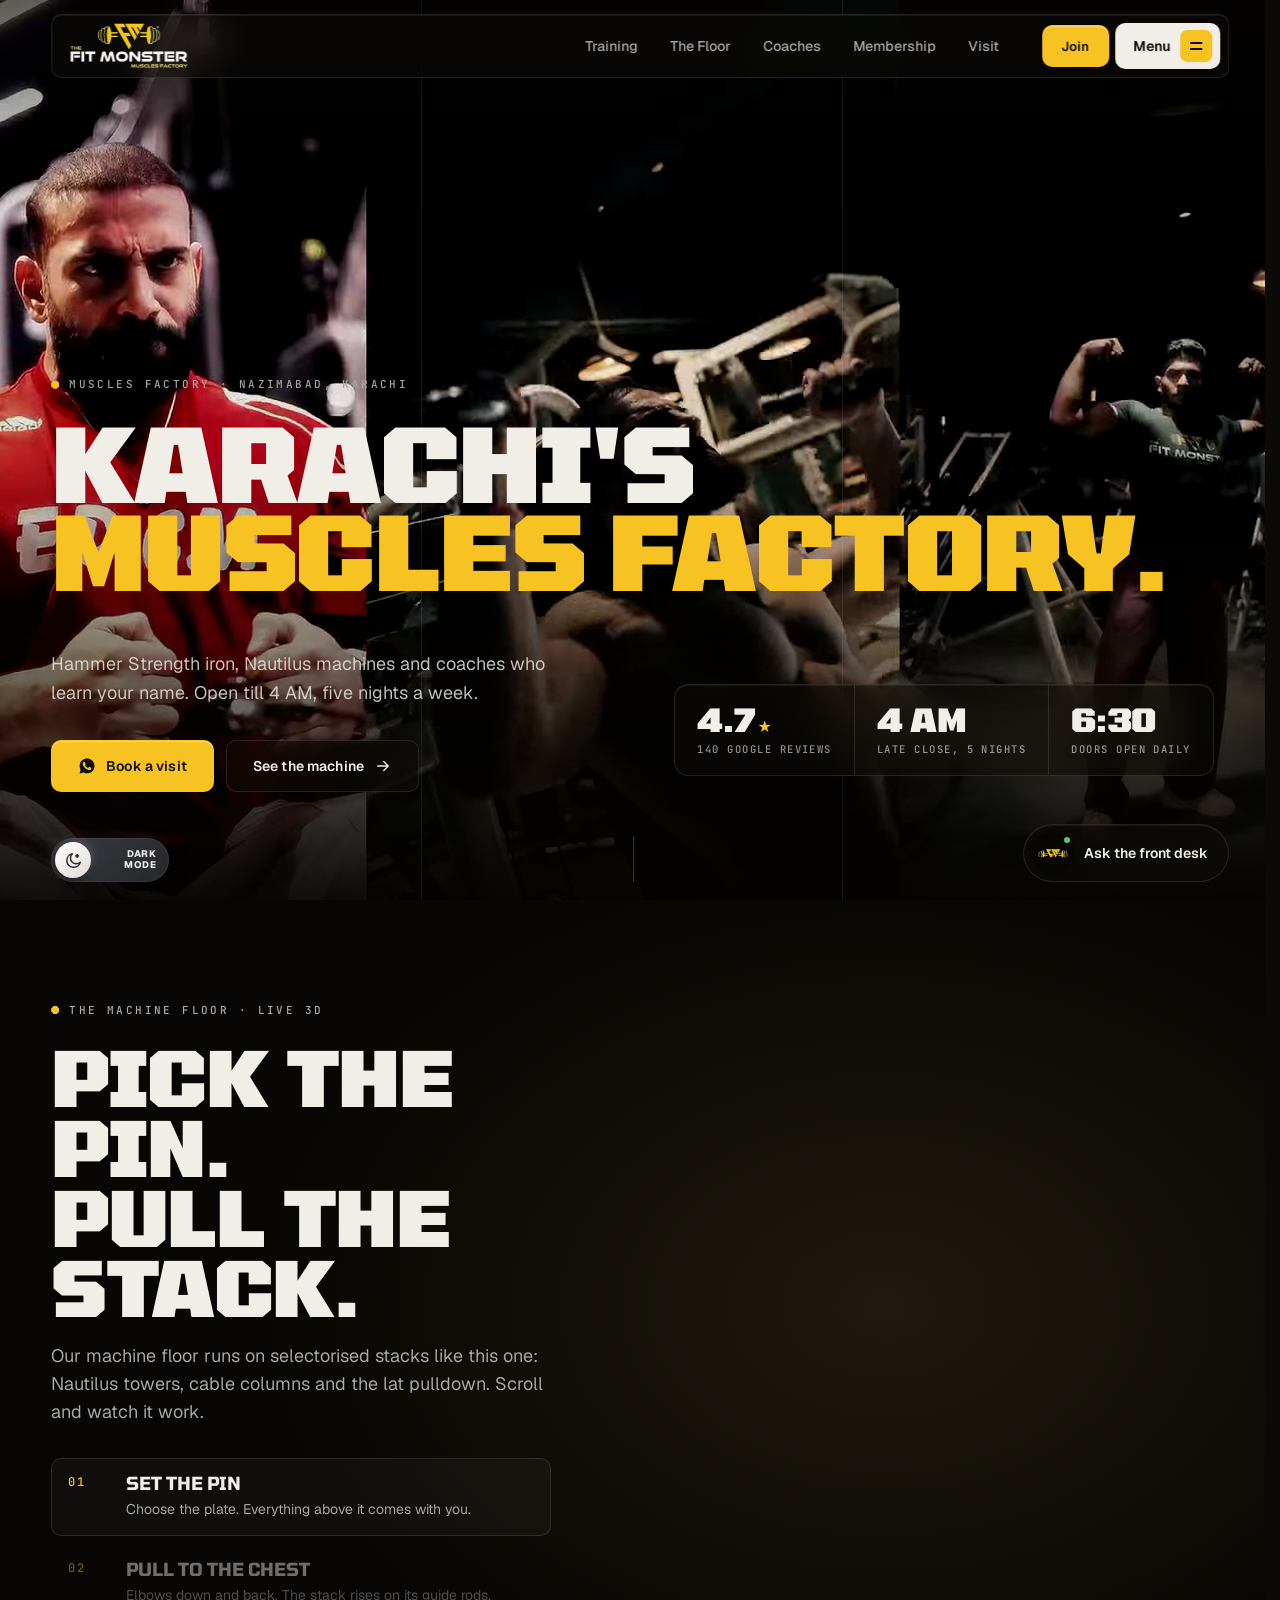
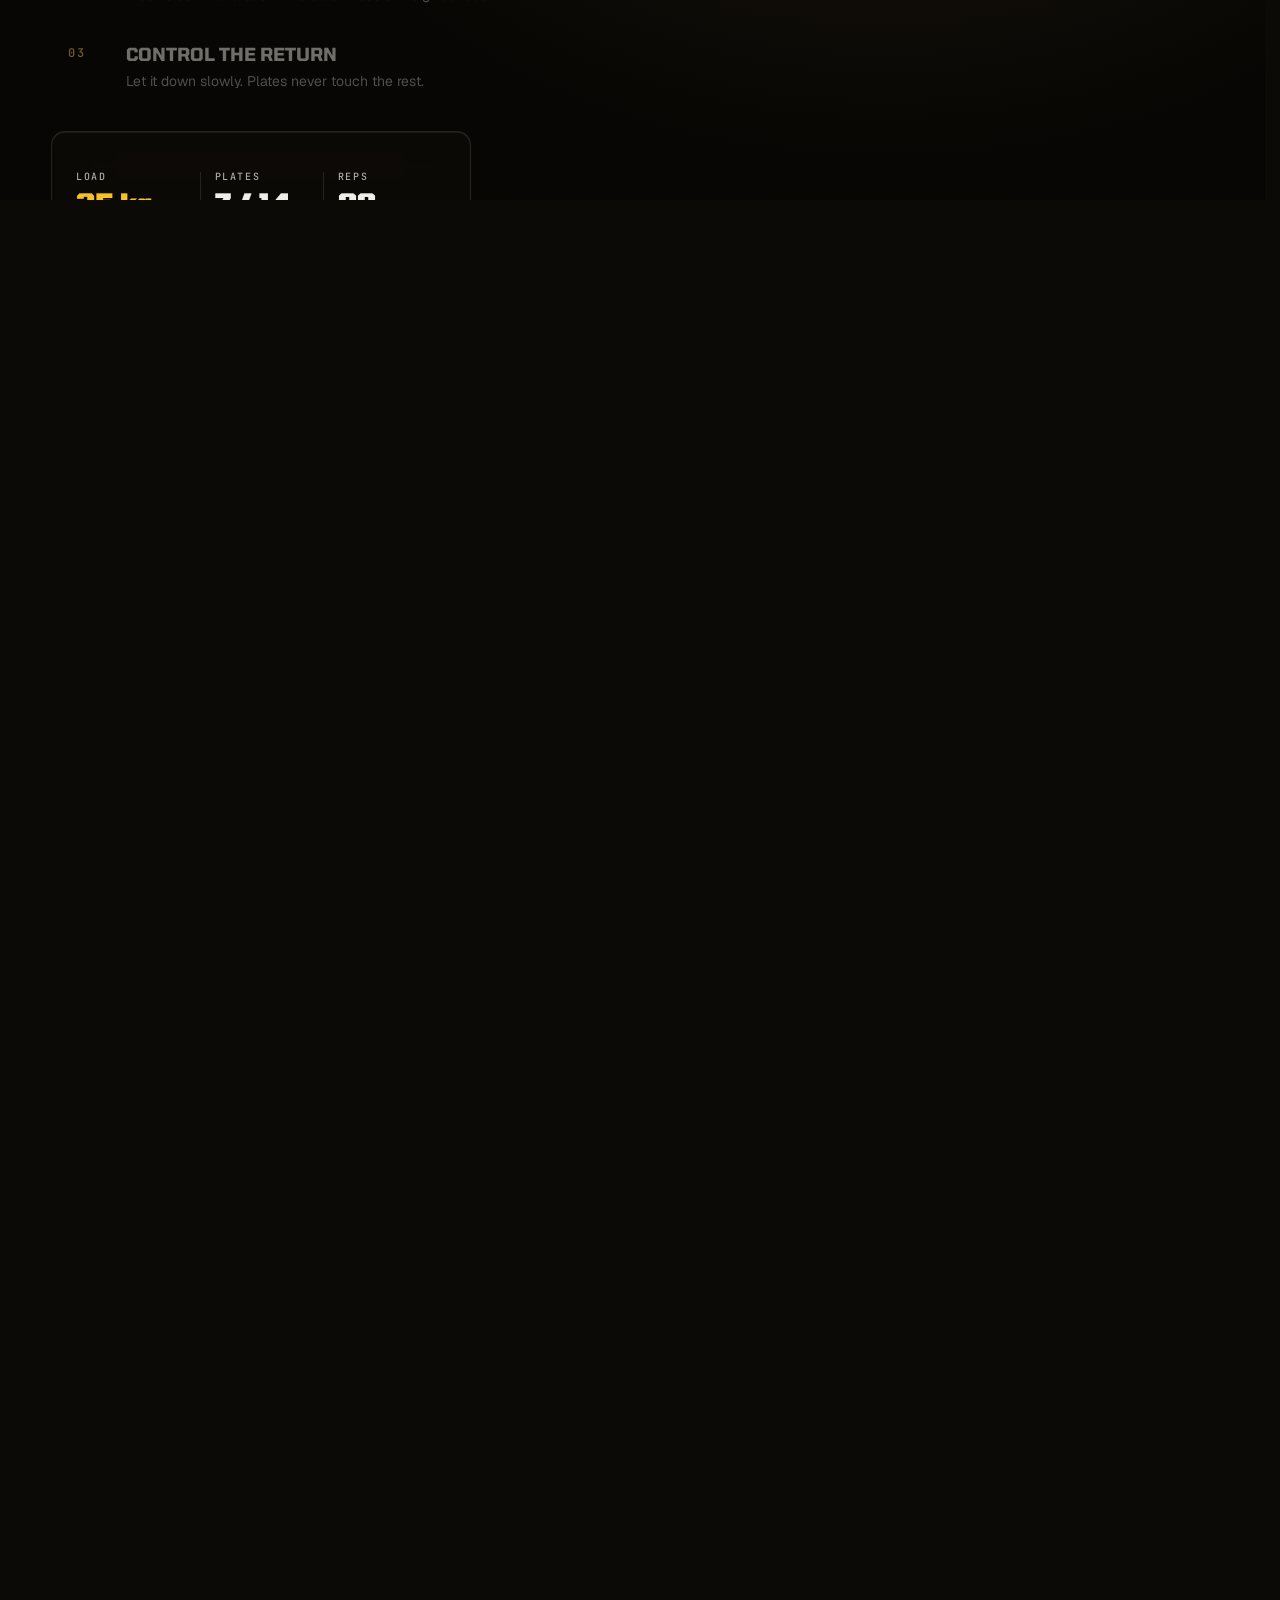
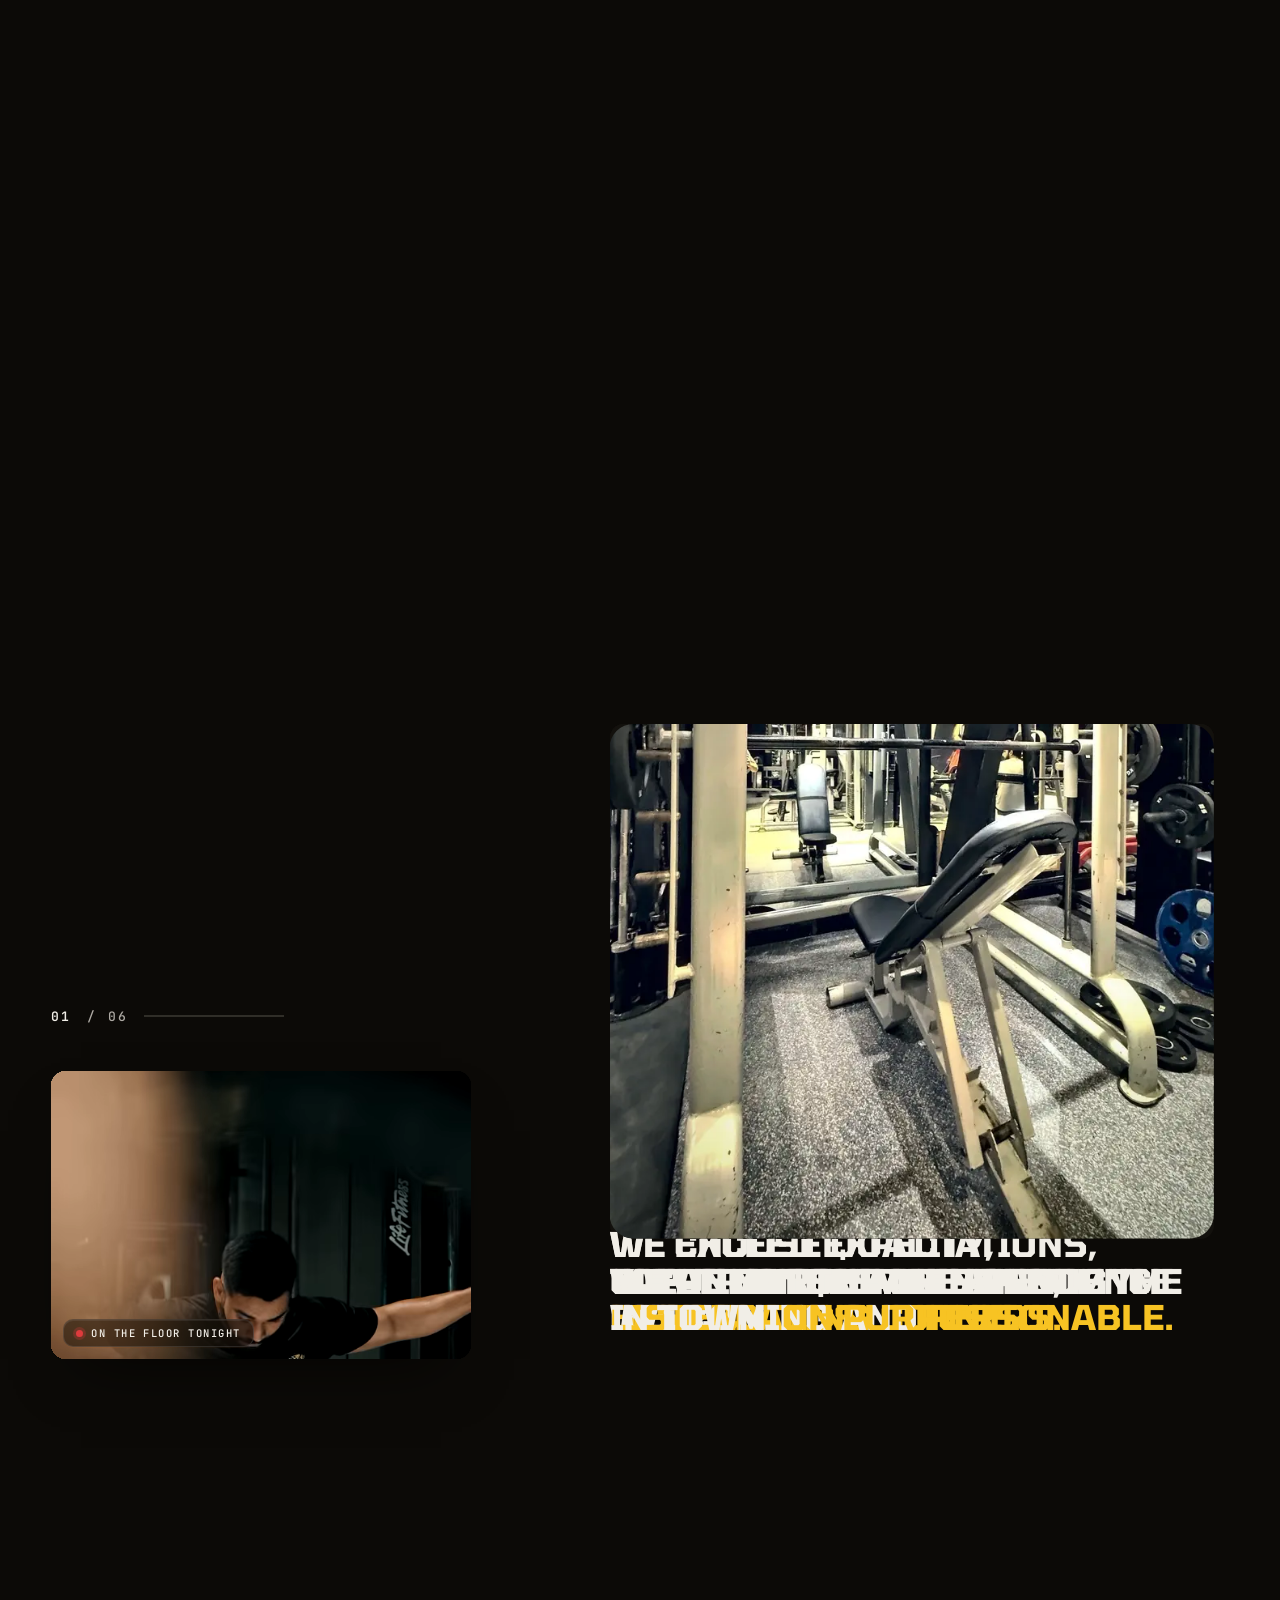
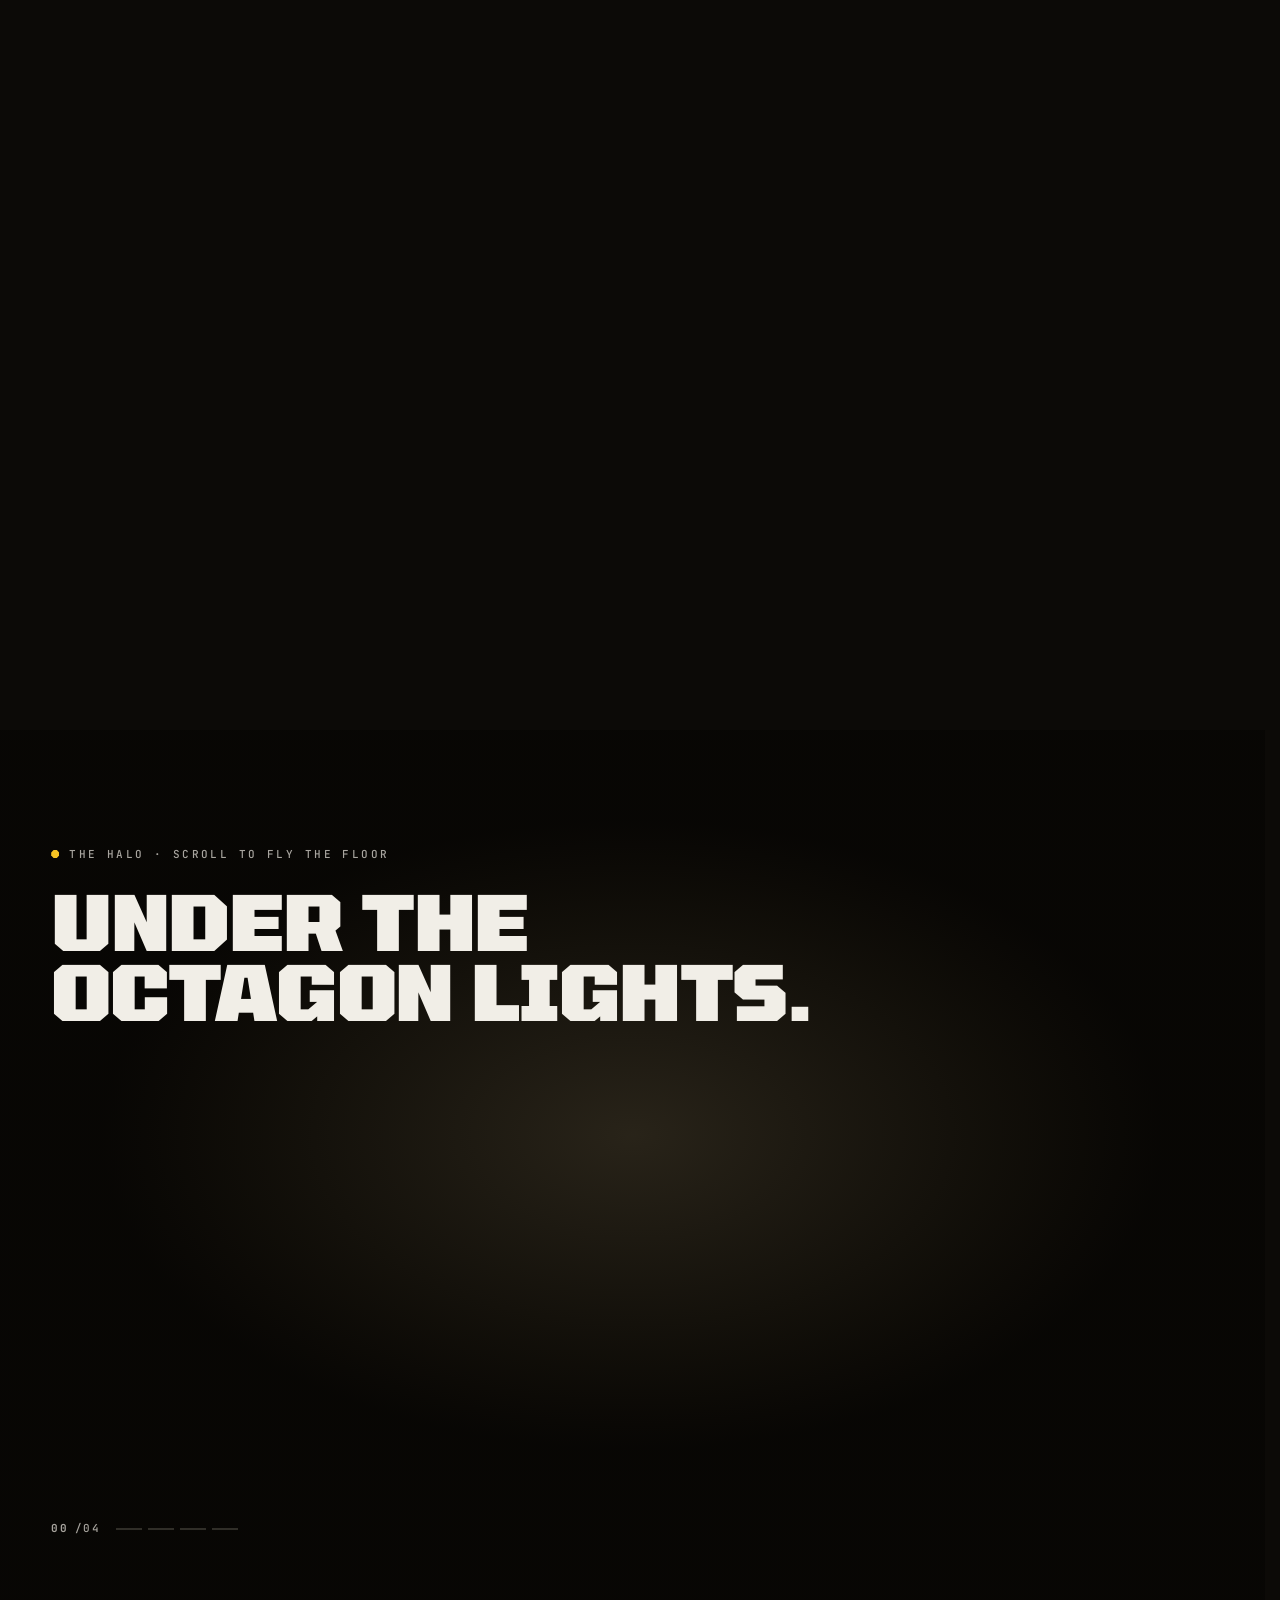
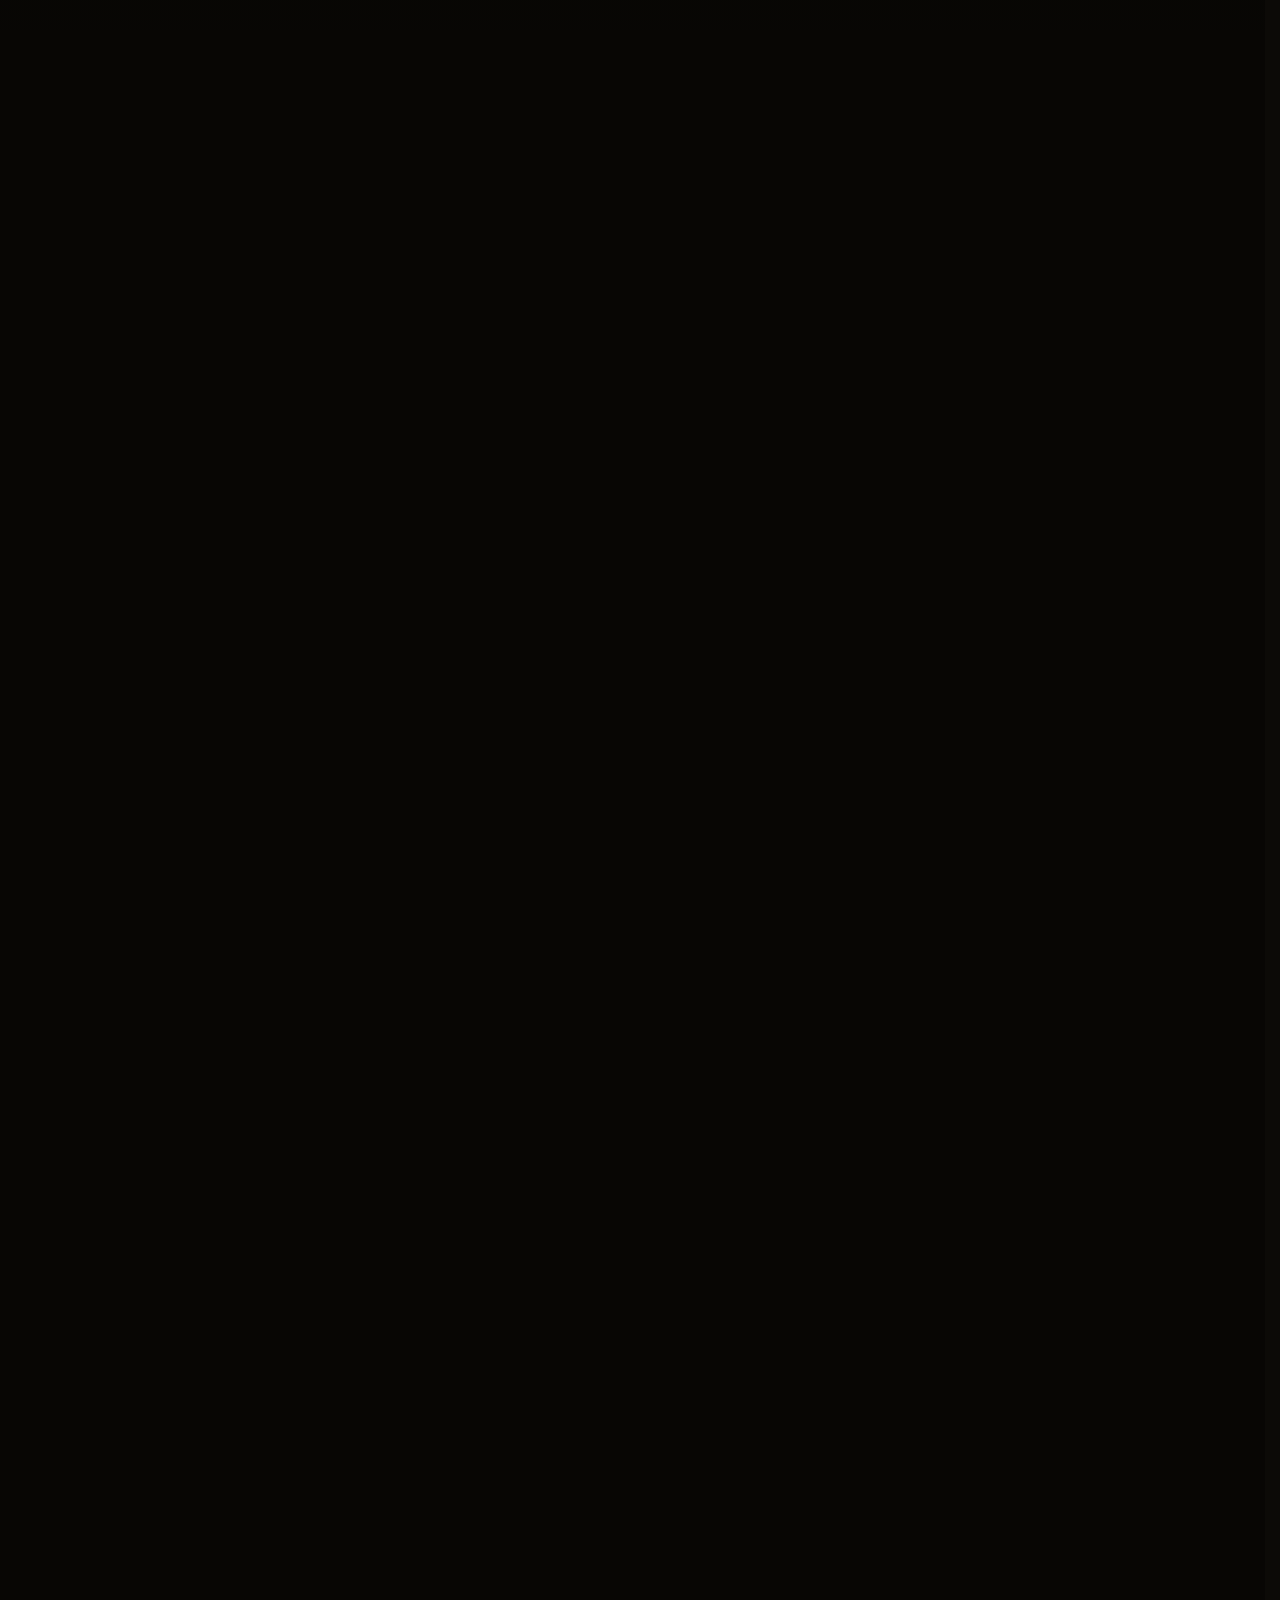
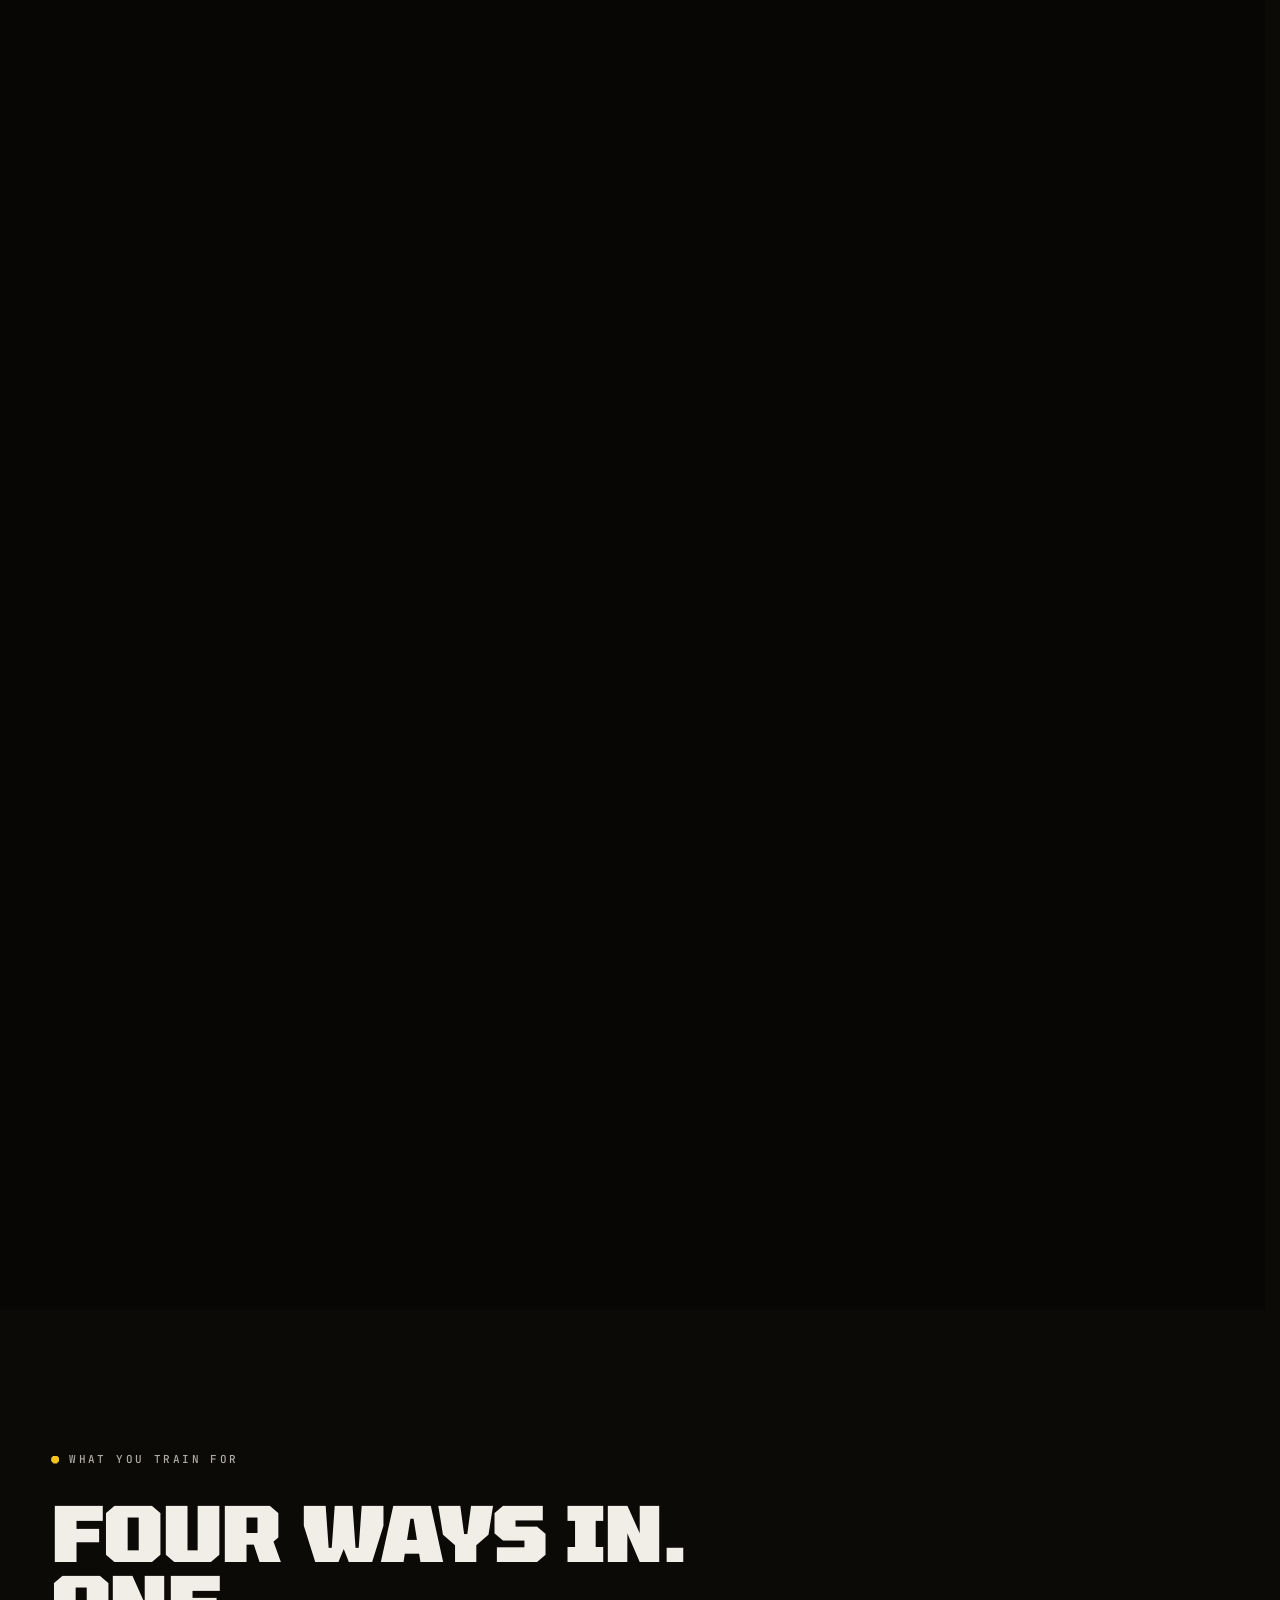
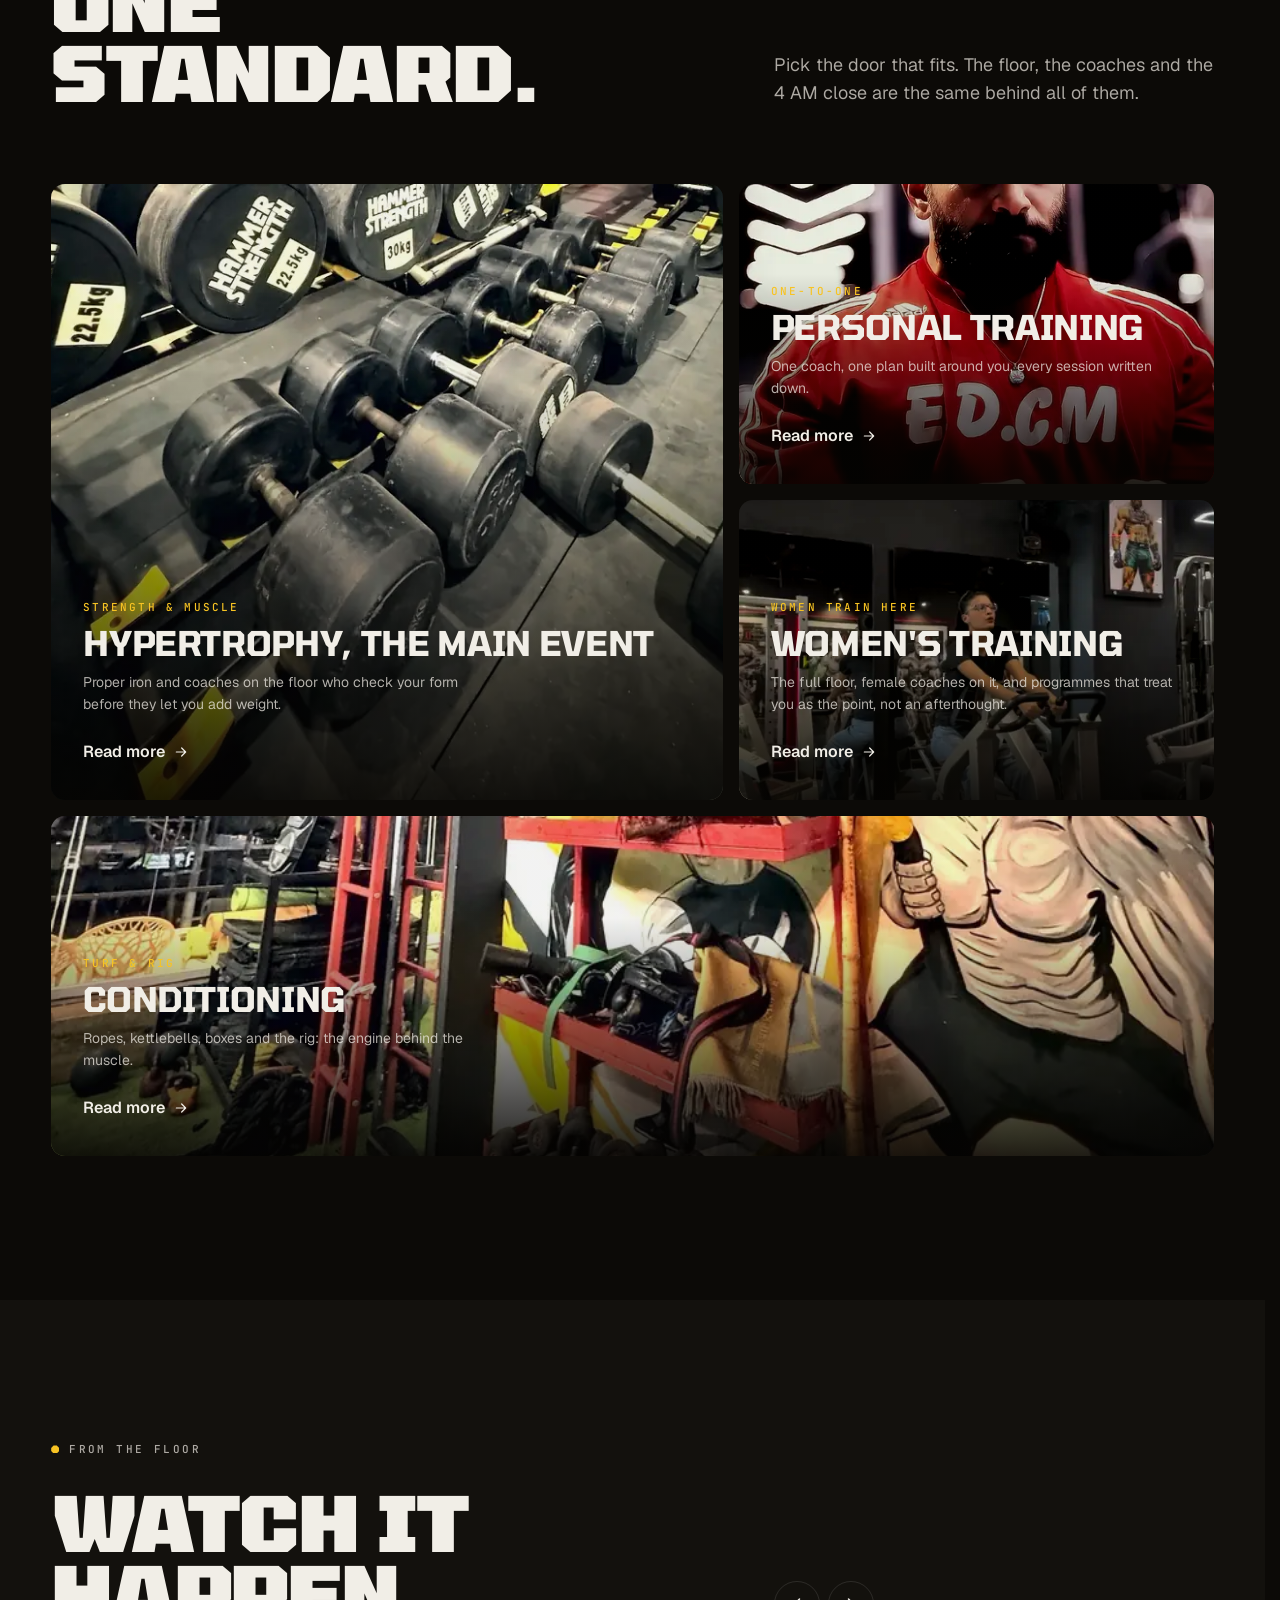
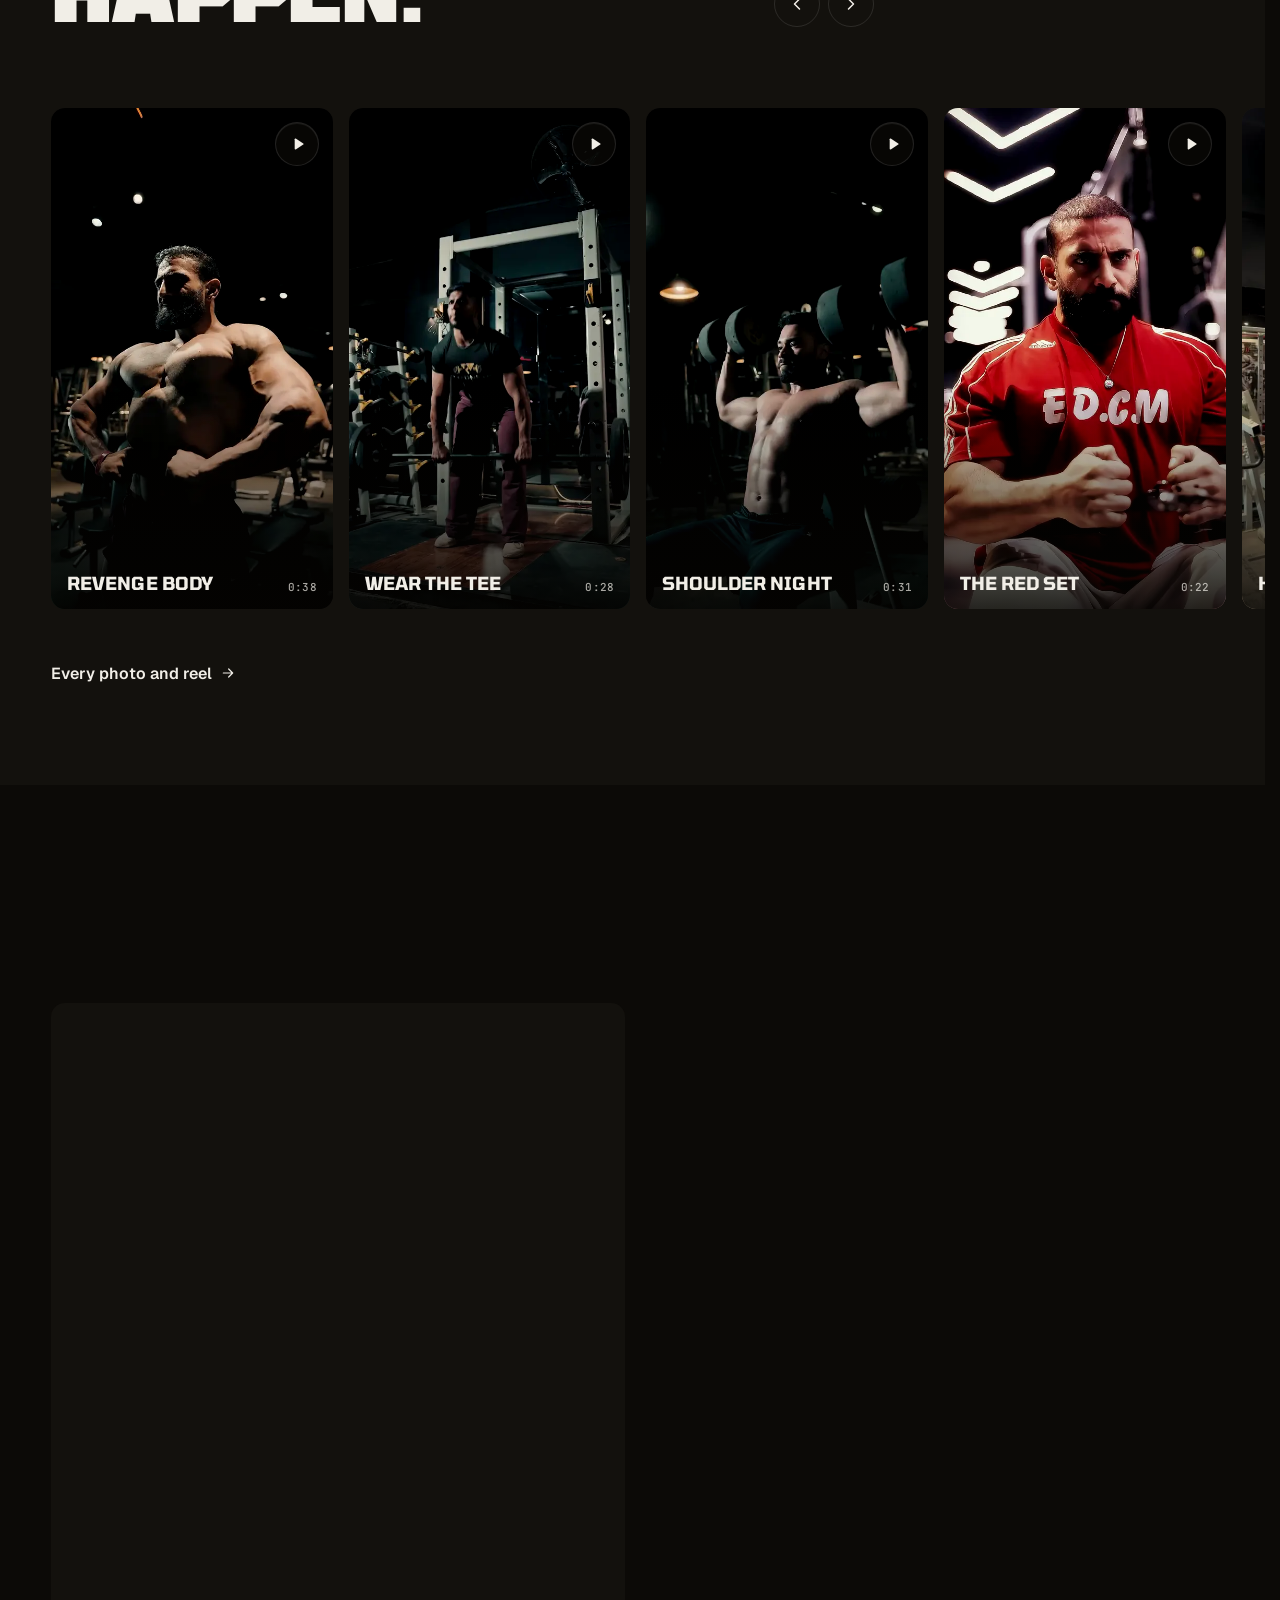
==== commit d61facd4: "Fix stale CSS after deploys: versioned asset URLs, CSS/JS revalidate on every load The live site sho" ====
--- a/index.html
+++ b/index.html
@@ -13,8 +13,8 @@
 <link rel="preload" href="fonts/tomorrow-latin-800-normal.woff2" as="font" type="font/woff2" crossorigin>
 <link rel="preload" href="fonts/geist-var.woff2" as="font" type="font/woff2" crossorigin>
 <link rel="preload" href="media/img/logo-on-dark.webp" as="image" type="image/webp">
-<link rel="stylesheet" href="css/tokens.css">
-<link rel="stylesheet" href="css/site.css">
+<link rel="stylesheet" href="css/tokens.css?v=113ea224">
+<link rel="stylesheet" href="css/site.css?v=6a82a688">
 <script type="importmap">{"imports":{"three":"./js/vendor/three.module.min.js"}}</script>
 <script type="application/ld+json">{"@context": "https://schema.org", "@type": "HealthClub", "name": "The Fit Monster — Muscles Factory", "url": "https://fitmonster.nexlyr.solutions/", "image": "https://fitmonster.nexlyr.solutions/og.jpg", "telephone": "+92 344 1070495", "address": {"@type": "PostalAddress", "streetAddress": "Nazimabad No. 1, Block 1, Usmania Colony, Liaquatabad", "addressLocality": "Karachi", "postalCode": "74600", "addressCountry": "PK"}, "geo": {"@type": "GeoCoordinates", "latitude": 24.908872, "longitude": 67.0305558}, "aggregateRating": {"@type": "AggregateRating", "ratingValue": "4.7", "reviewCount": "140"}, "openingHoursSpecification": [{"@type": "OpeningHoursSpecification", "dayOfWeek": ["Monday", "Tuesday", "Thursday", "Friday", "Saturday"], "opens": "06:30", "closes": "04:00"}, {"@type": "OpeningHoursSpecification", "dayOfWeek": ["Wednesday", "Sunday"], "opens": "06:30", "closes": "01:00"}]}</script>
 </head>
@@ -272,7 +272,8 @@
 <script src="js/vendor/gsap.min.js" defer></script>
 <script src="js/vendor/ScrollTrigger.min.js" defer></script>
 <script src="js/vendor/lenis.min.js" defer></script>
-<script src="js/config.js" defer></script>
-<script src="js/site.js" defer></script>
+<script src="js/config.js?v=4287638d" defer></script>
+<script>window.FM_V={h:"a4ca60c4",d:"cf02afaf",m:"4520b696"};</script>
+<script src="js/site.js?v=3d653286" defer></script>
 </body>
 </html>
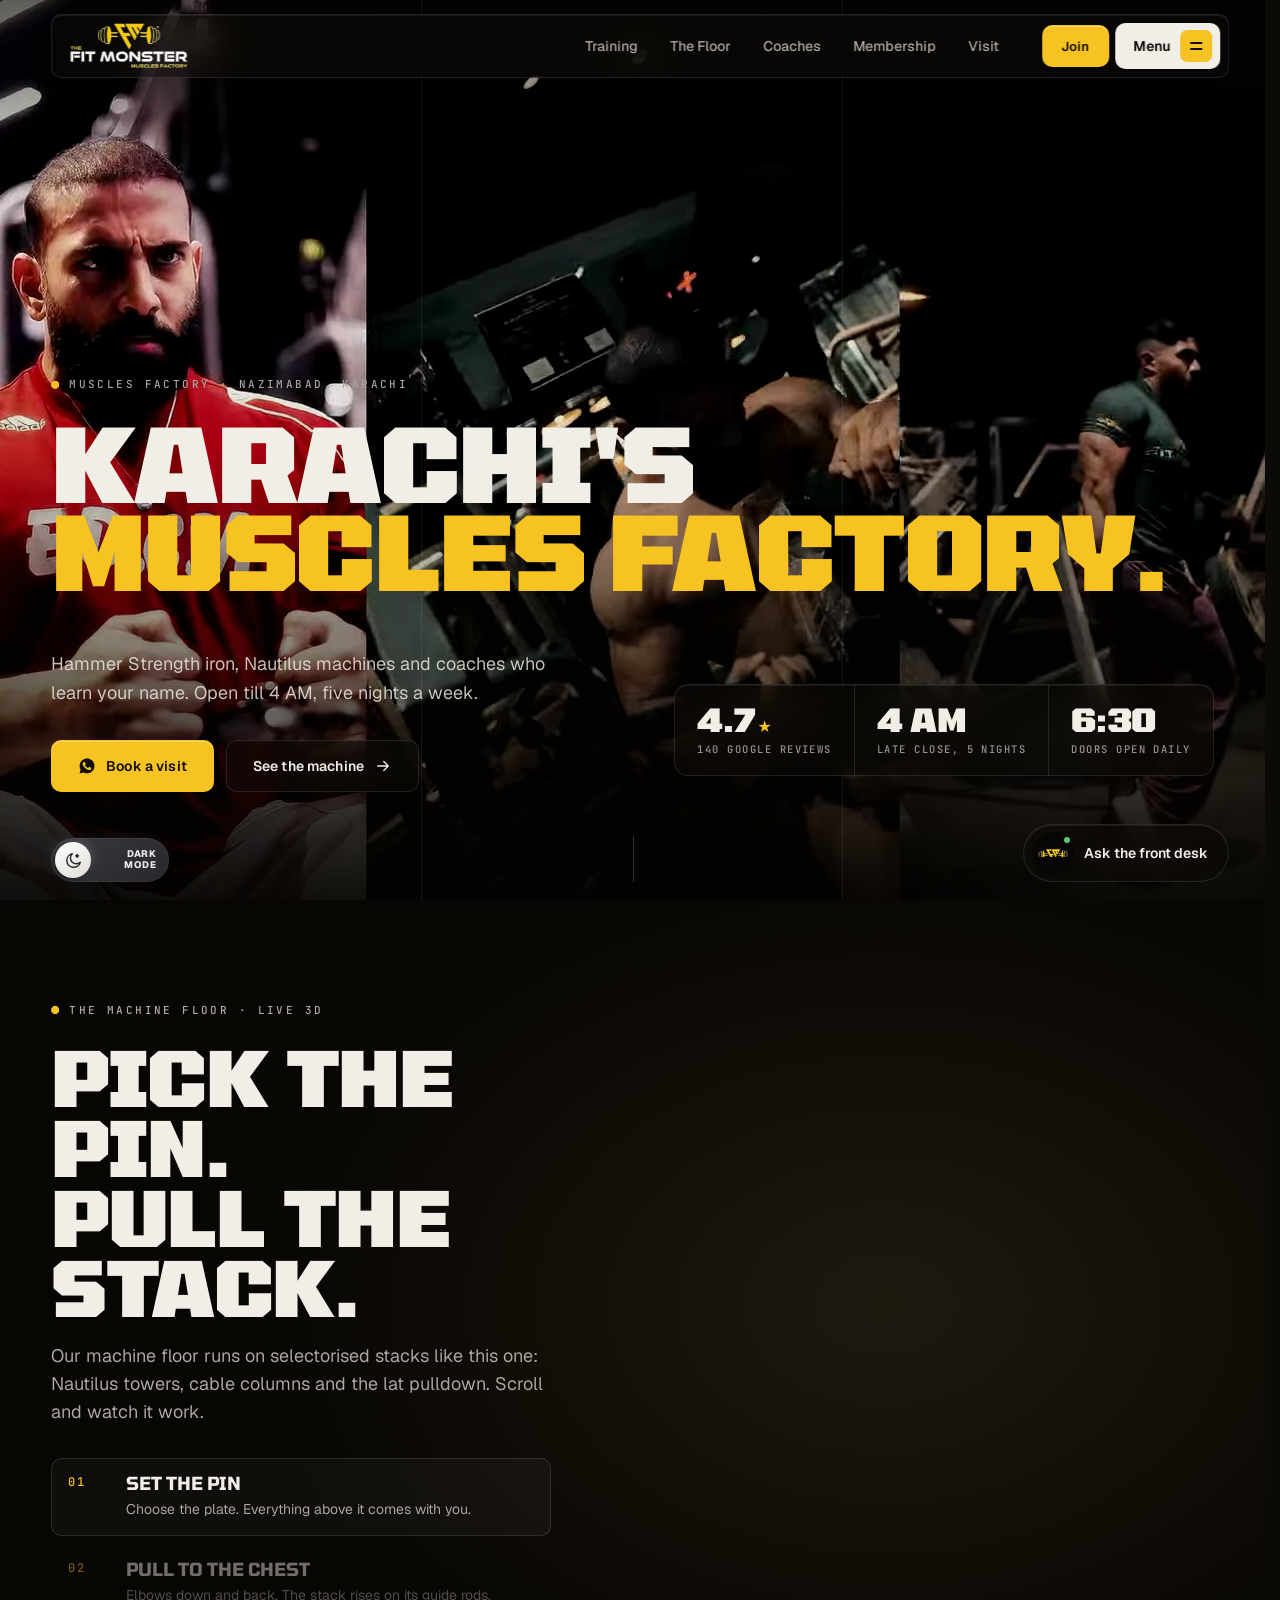
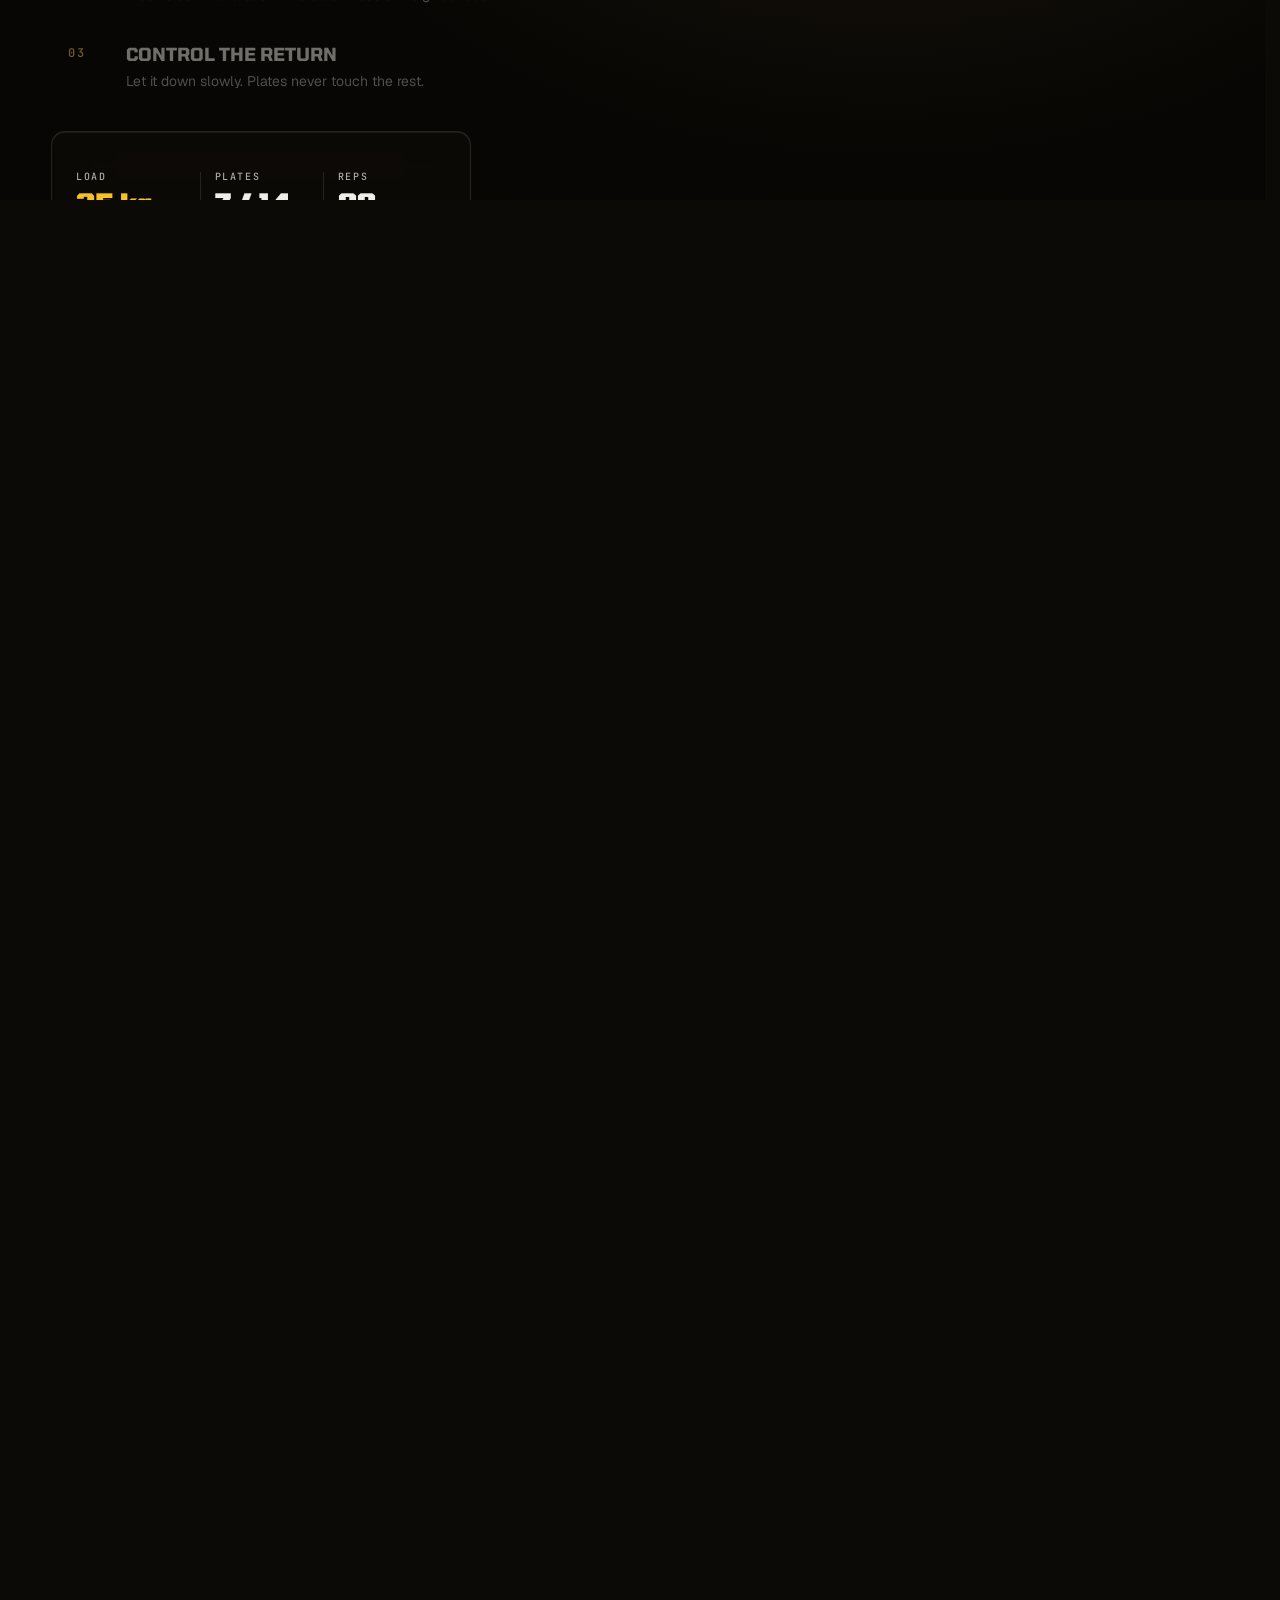
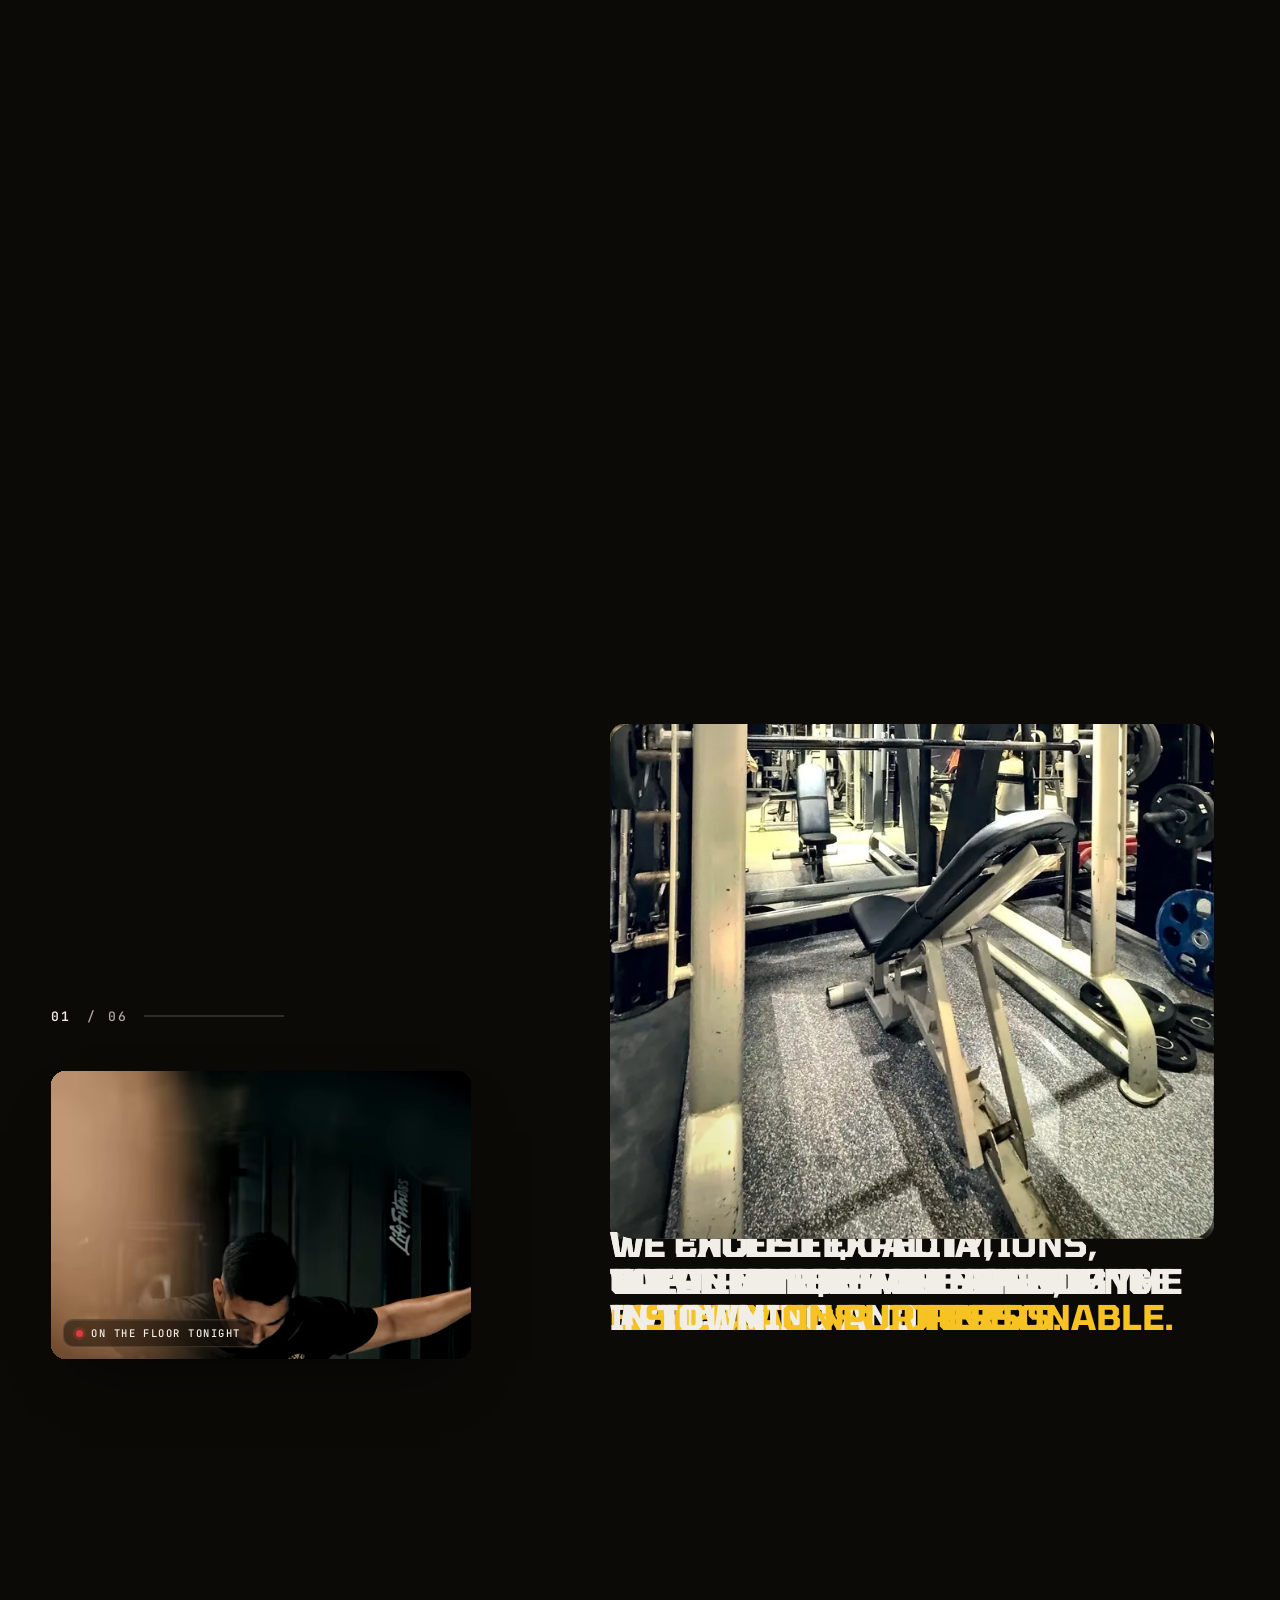
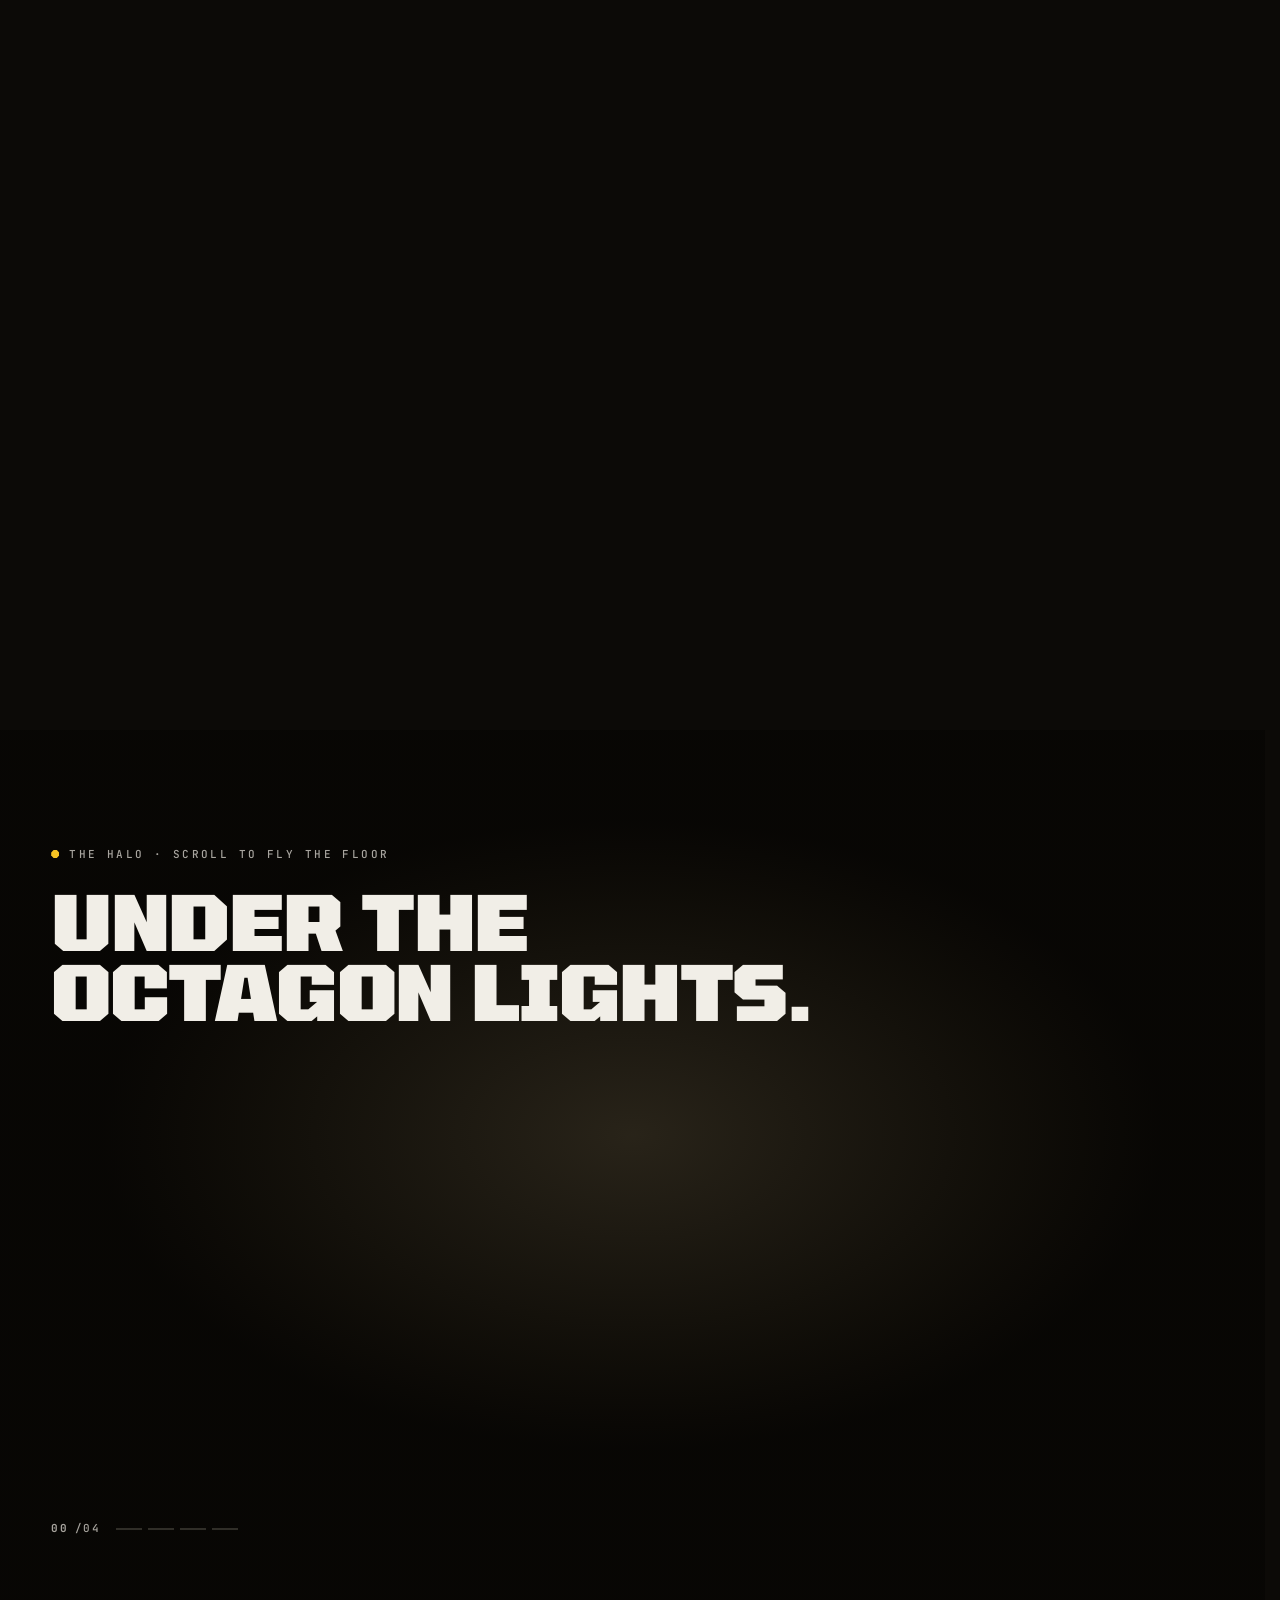
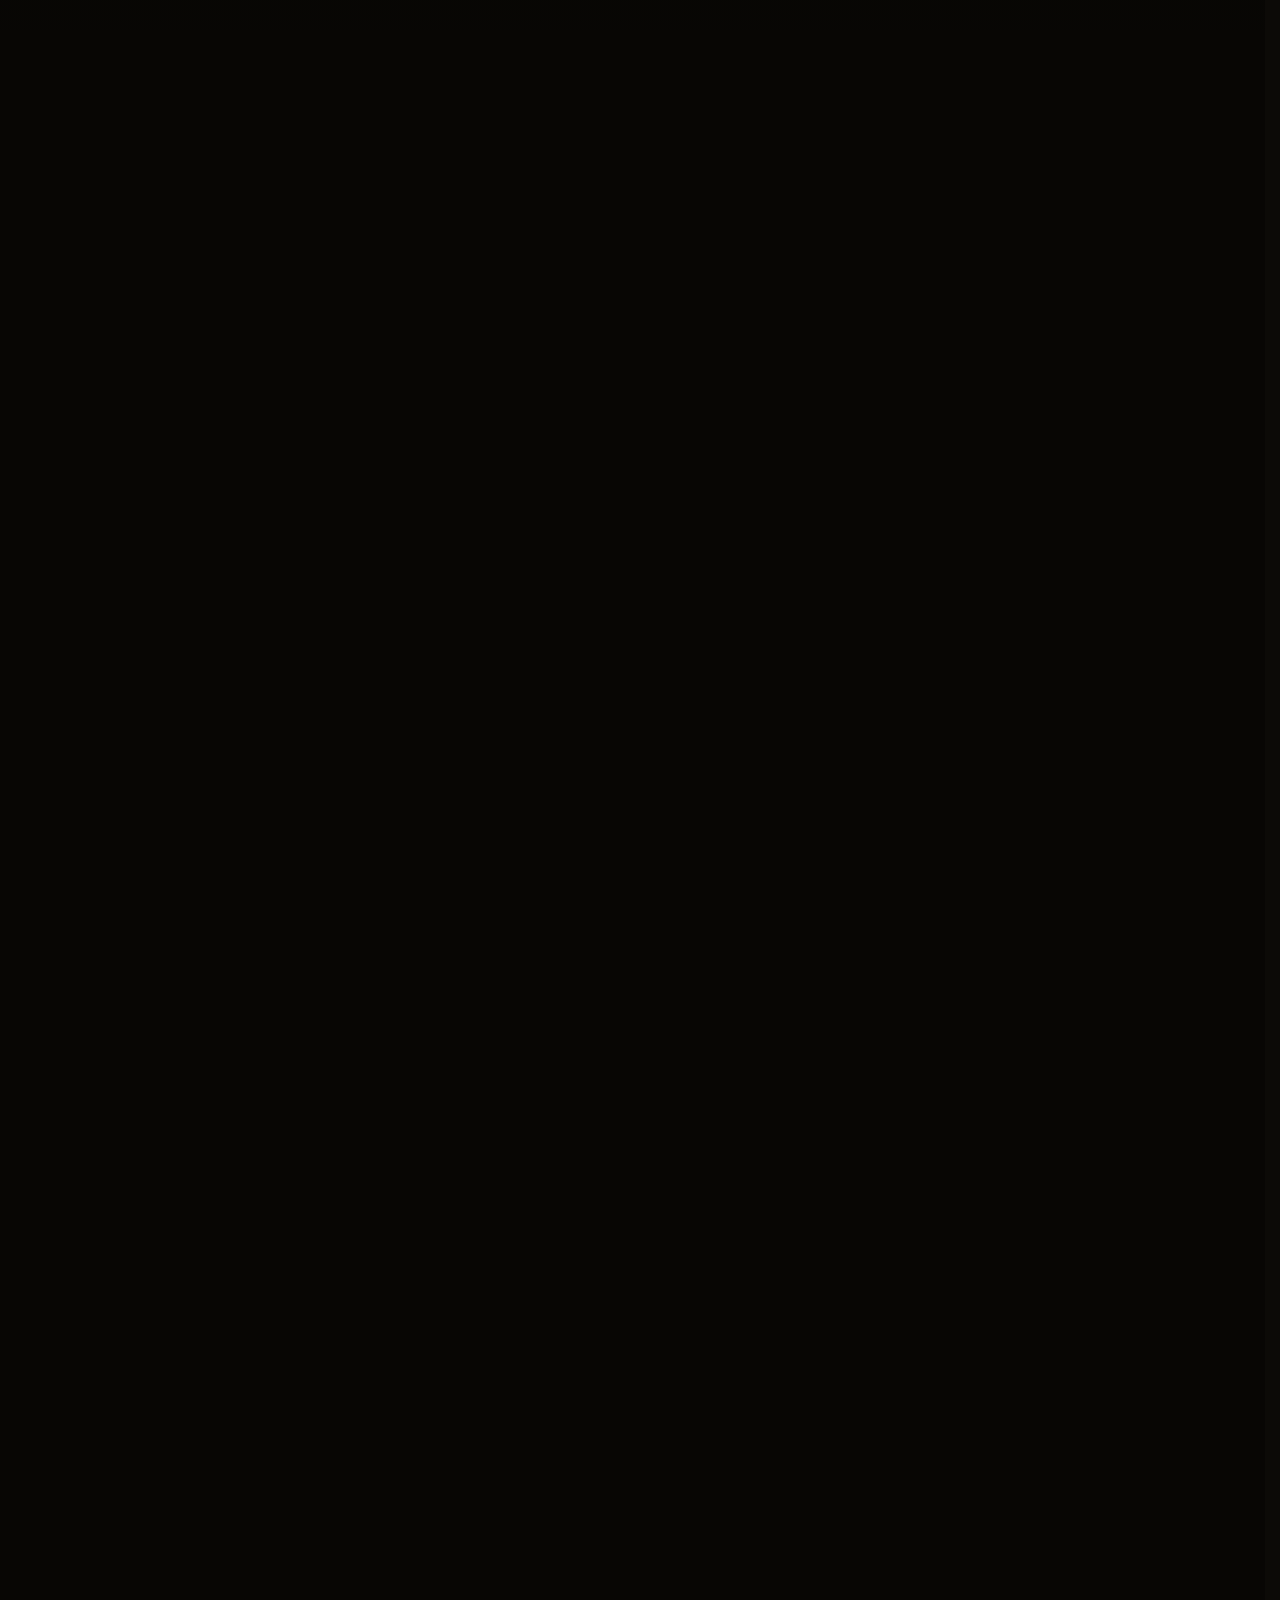
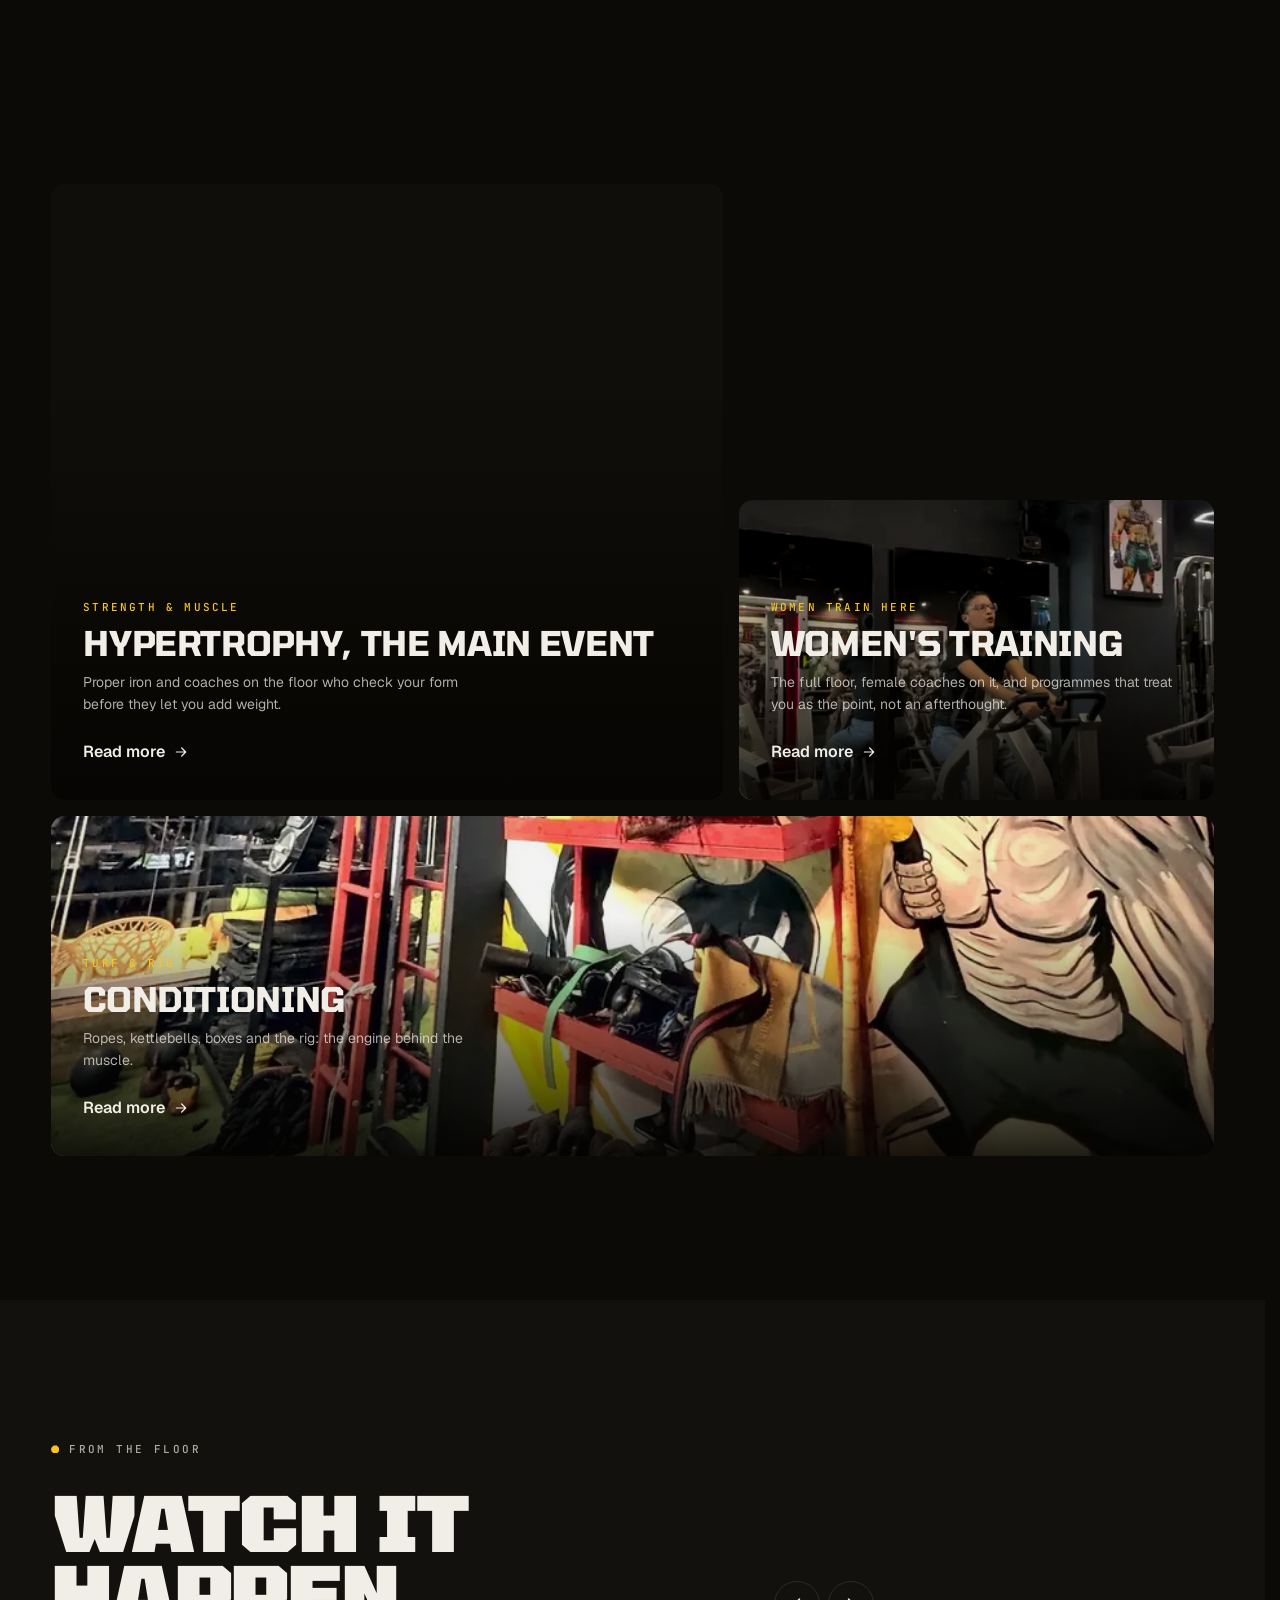
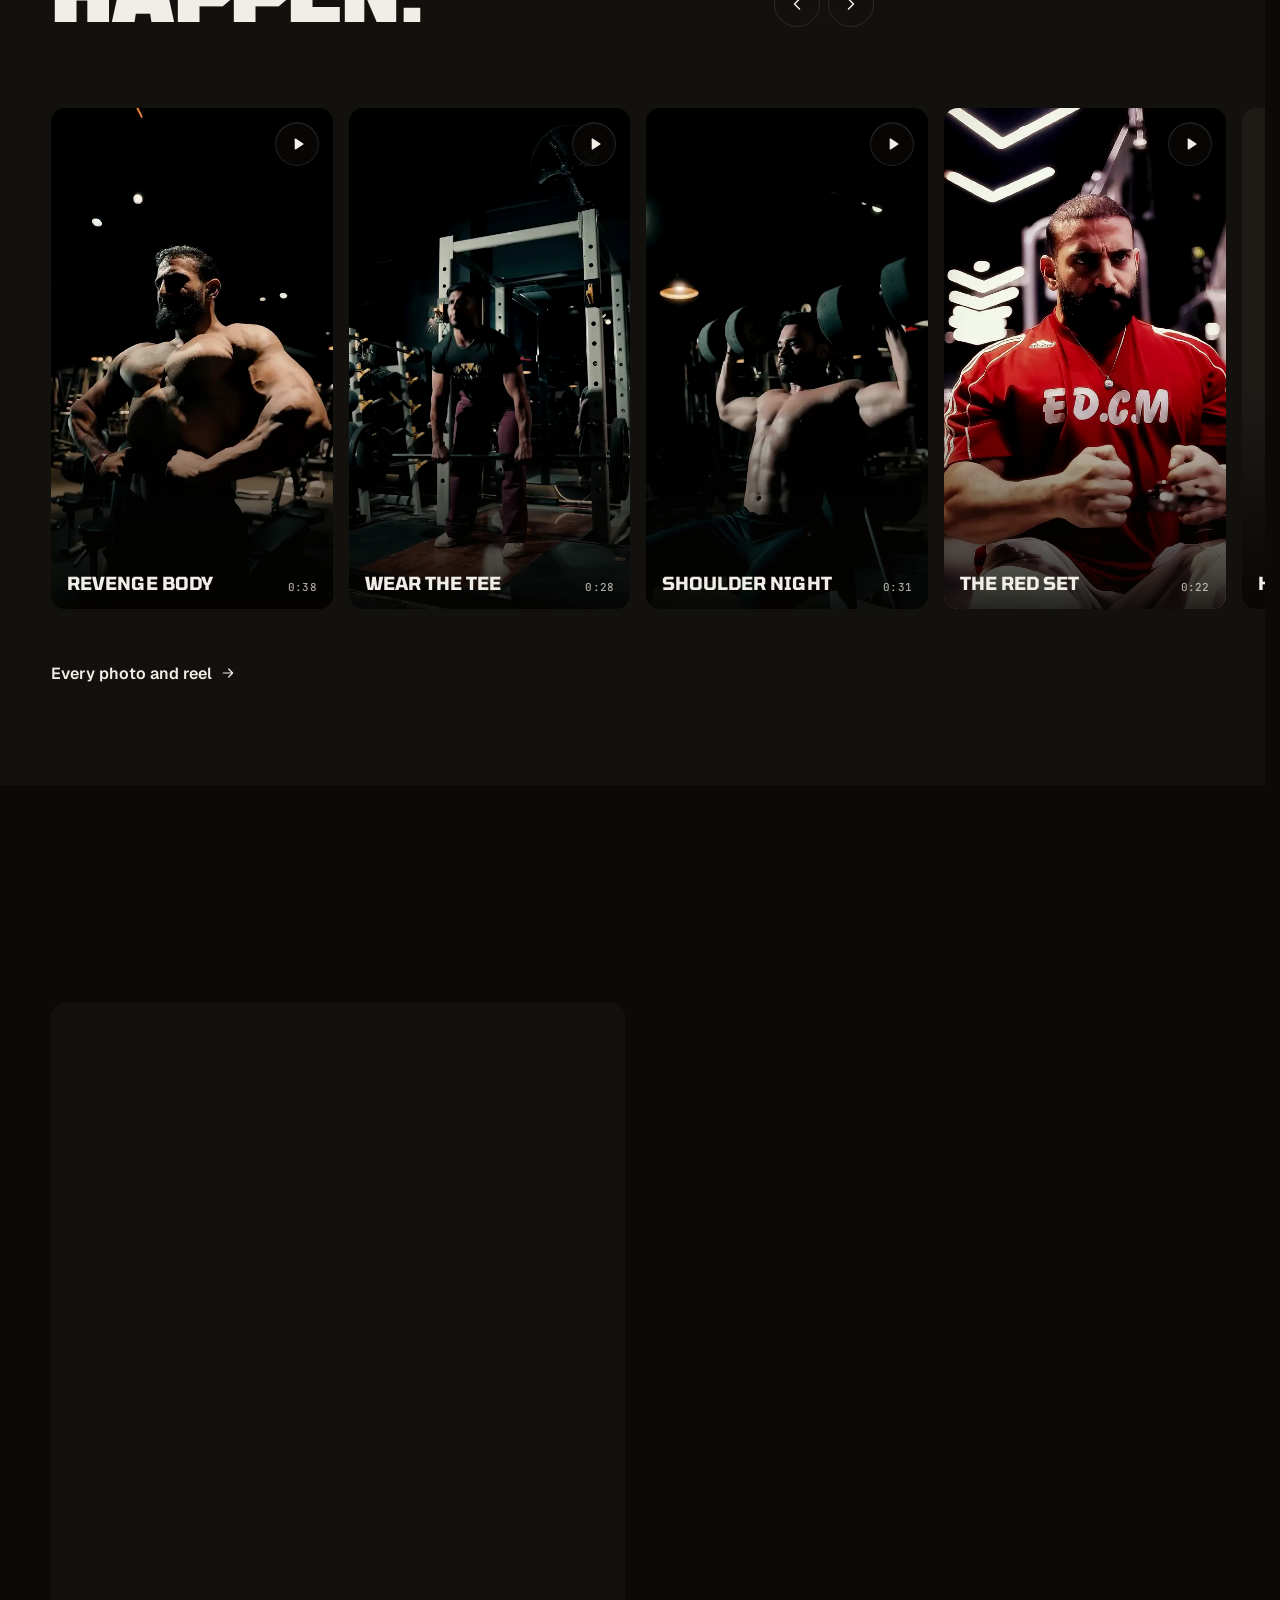
==== commit 66bd9705: "Preloader: fill MONSTER with the live gym video instead of gold Canvas draws each rising letter and " ====
--- a/index.html
+++ b/index.html
@@ -14,7 +14,7 @@
 <link rel="preload" href="fonts/geist-var.woff2" as="font" type="font/woff2" crossorigin>
 <link rel="preload" href="media/img/logo-on-dark.webp" as="image" type="image/webp">
 <link rel="stylesheet" href="css/tokens.css?v=113ea224">
-<link rel="stylesheet" href="css/site.css?v=6a82a688">
+<link rel="stylesheet" href="css/site.css?v=d5f17097">
 <script type="importmap">{"imports":{"three":"./js/vendor/three.module.min.js"}}</script>
 <script type="application/ld+json">{"@context": "https://schema.org", "@type": "HealthClub", "name": "The Fit Monster — Muscles Factory", "url": "https://fitmonster.nexlyr.solutions/", "image": "https://fitmonster.nexlyr.solutions/og.jpg", "telephone": "+92 344 1070495", "address": {"@type": "PostalAddress", "streetAddress": "Nazimabad No. 1, Block 1, Usmania Colony, Liaquatabad", "addressLocality": "Karachi", "postalCode": "74600", "addressCountry": "PK"}, "geo": {"@type": "GeoCoordinates", "latitude": 24.908872, "longitude": 67.0305558}, "aggregateRating": {"@type": "AggregateRating", "ratingValue": "4.7", "reviewCount": "140"}, "openingHoursSpecification": [{"@type": "OpeningHoursSpecification", "dayOfWeek": ["Monday", "Tuesday", "Thursday", "Friday", "Saturday"], "opens": "06:30", "closes": "04:00"}, {"@type": "OpeningHoursSpecification", "dayOfWeek": ["Wednesday", "Sunday"], "opens": "06:30", "closes": "01:00"}]}</script>
 </head>
@@ -274,6 +274,6 @@
 <script src="js/vendor/lenis.min.js" defer></script>
 <script src="js/config.js?v=4287638d" defer></script>
 <script>window.FM_V={h:"a4ca60c4",d:"cf02afaf",m:"4520b696"};</script>
-<script src="js/site.js?v=3d653286" defer></script>
+<script src="js/site.js?v=296e8c97" defer></script>
 </body>
 </html>
--- a/css/site.css
+++ b/css/site.css
@@ -706,3 +706,7 @@
 :root[data-theme="light"] .ldr__fill span{background-image:linear-gradient(100deg,oklch(48% .11 70) 0%,oklch(70% .16 82) 18%,oklch(82% .16 88) 30%,oklch(64% .15 78) 46%,oklch(52% .12 72) 62%,oklch(76% .16 86) 78%,oklch(48% .11 70) 100%)}
 :root[data-theme="light"] .ldr__crest{box-shadow:0 0 18px 4px oklch(78% .16 85 / .55)}
 .fab{border-radius:99px}
+/* preloader letters filled with the gym video */
+.ldr__vid{position:absolute;inset:0;width:100%;height:100%;pointer-events:none}
+.ldr__word.is-video .ldr__fill{opacity:0}
+.ldr__word.is-video .ldr__base{-webkit-text-stroke:1px color-mix(in oklch,var(--color-gold) 55%,transparent)}
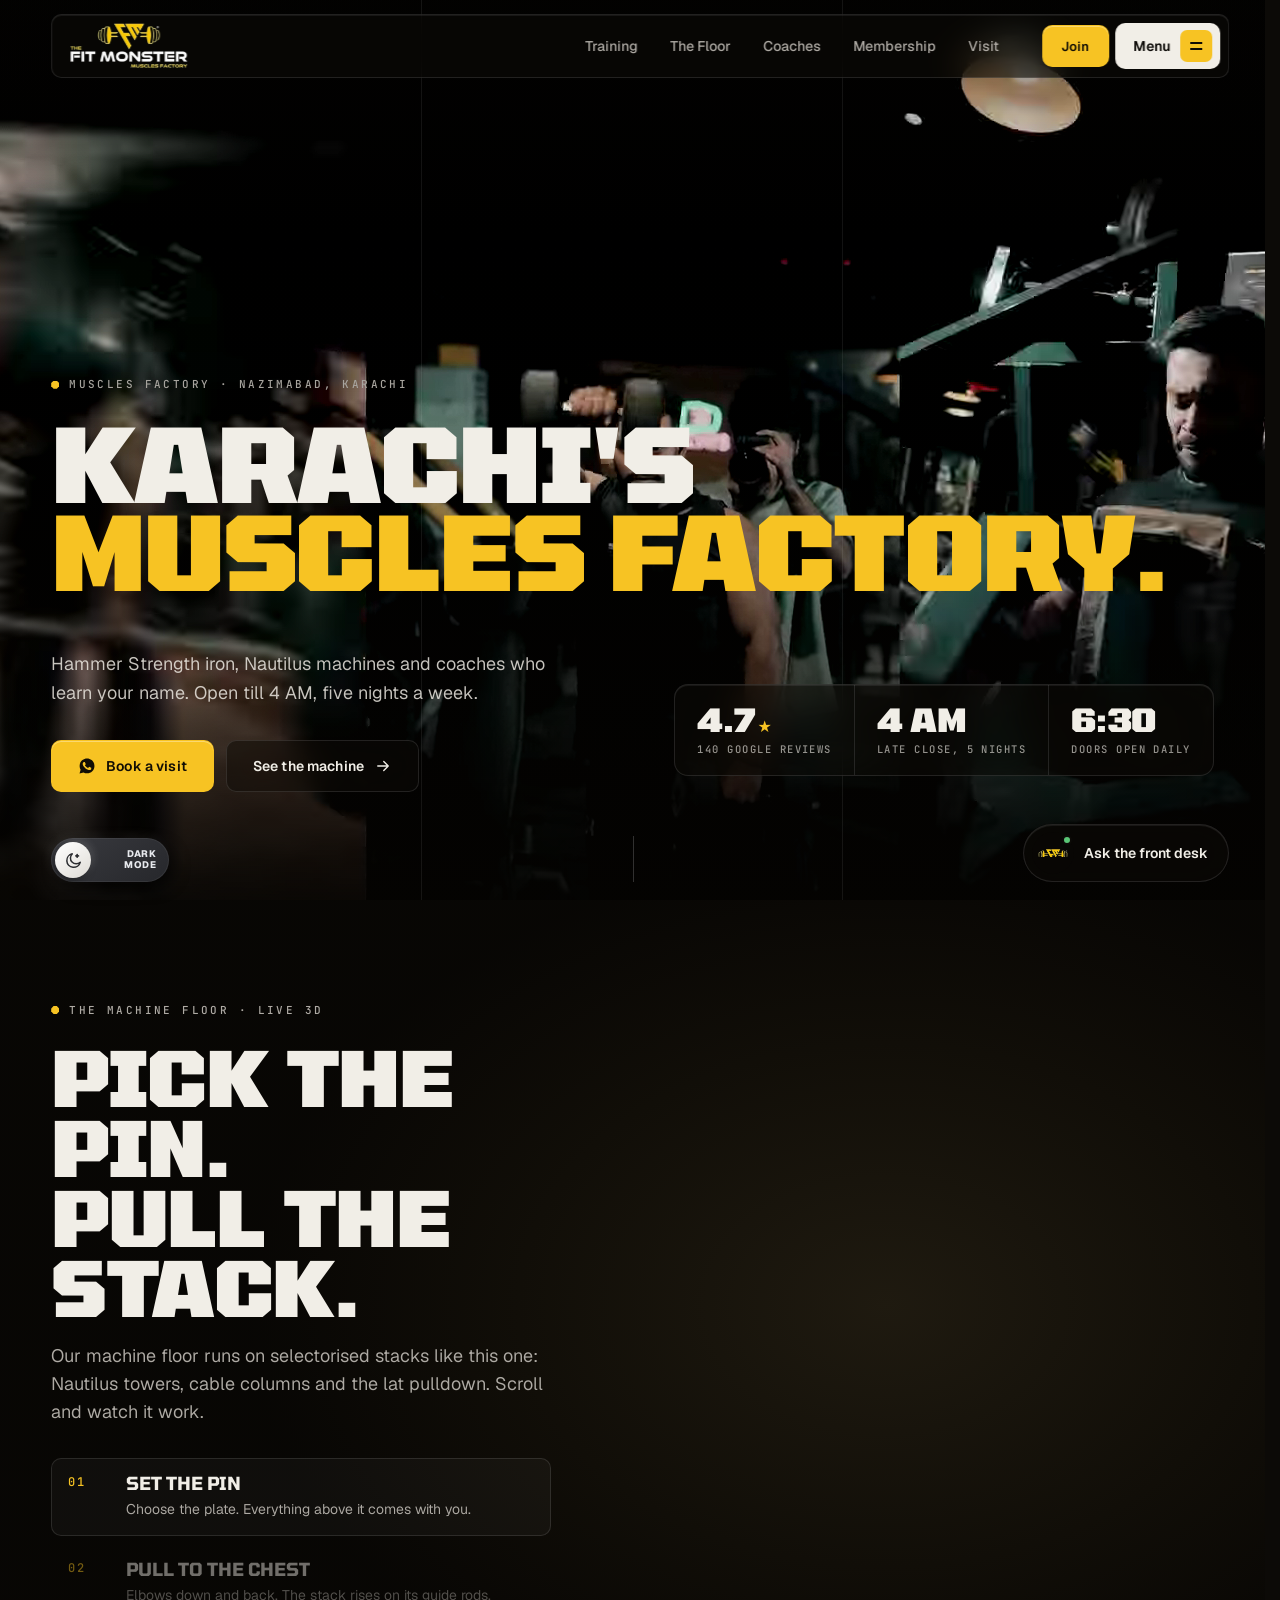
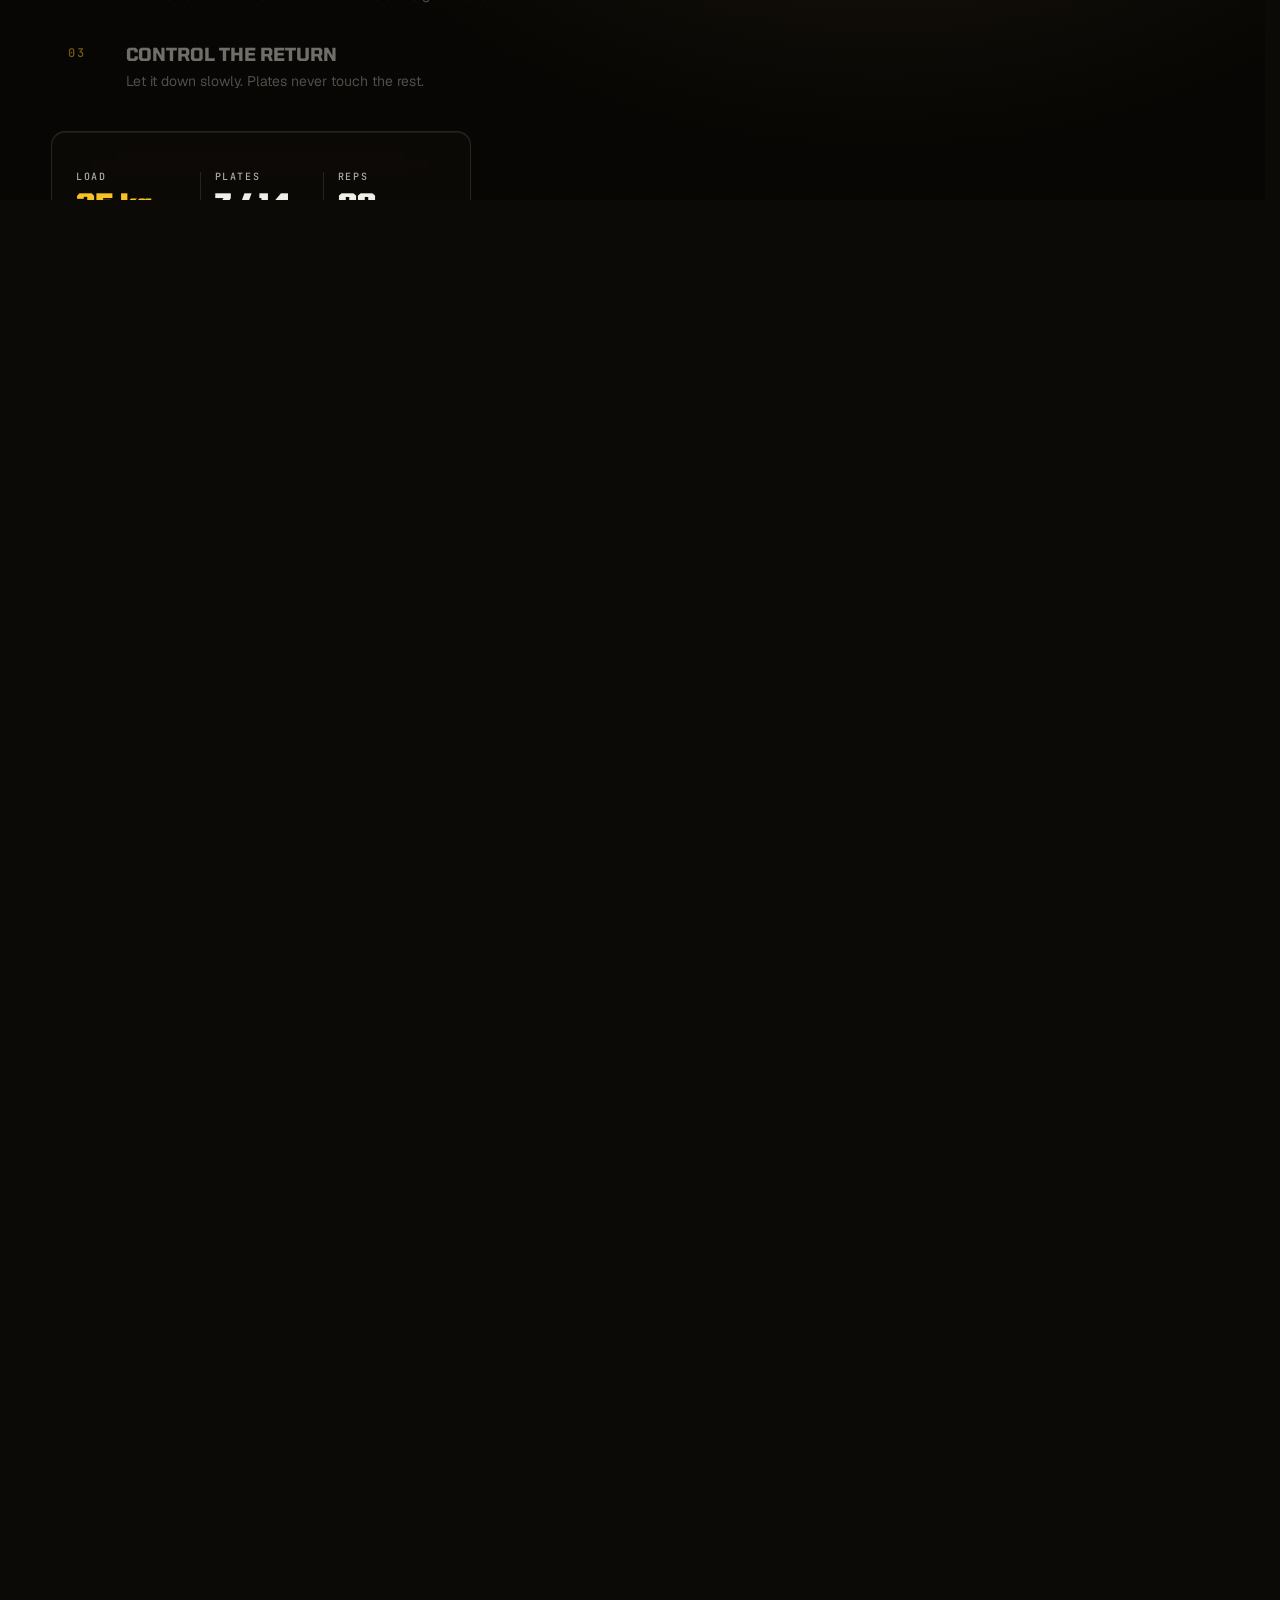
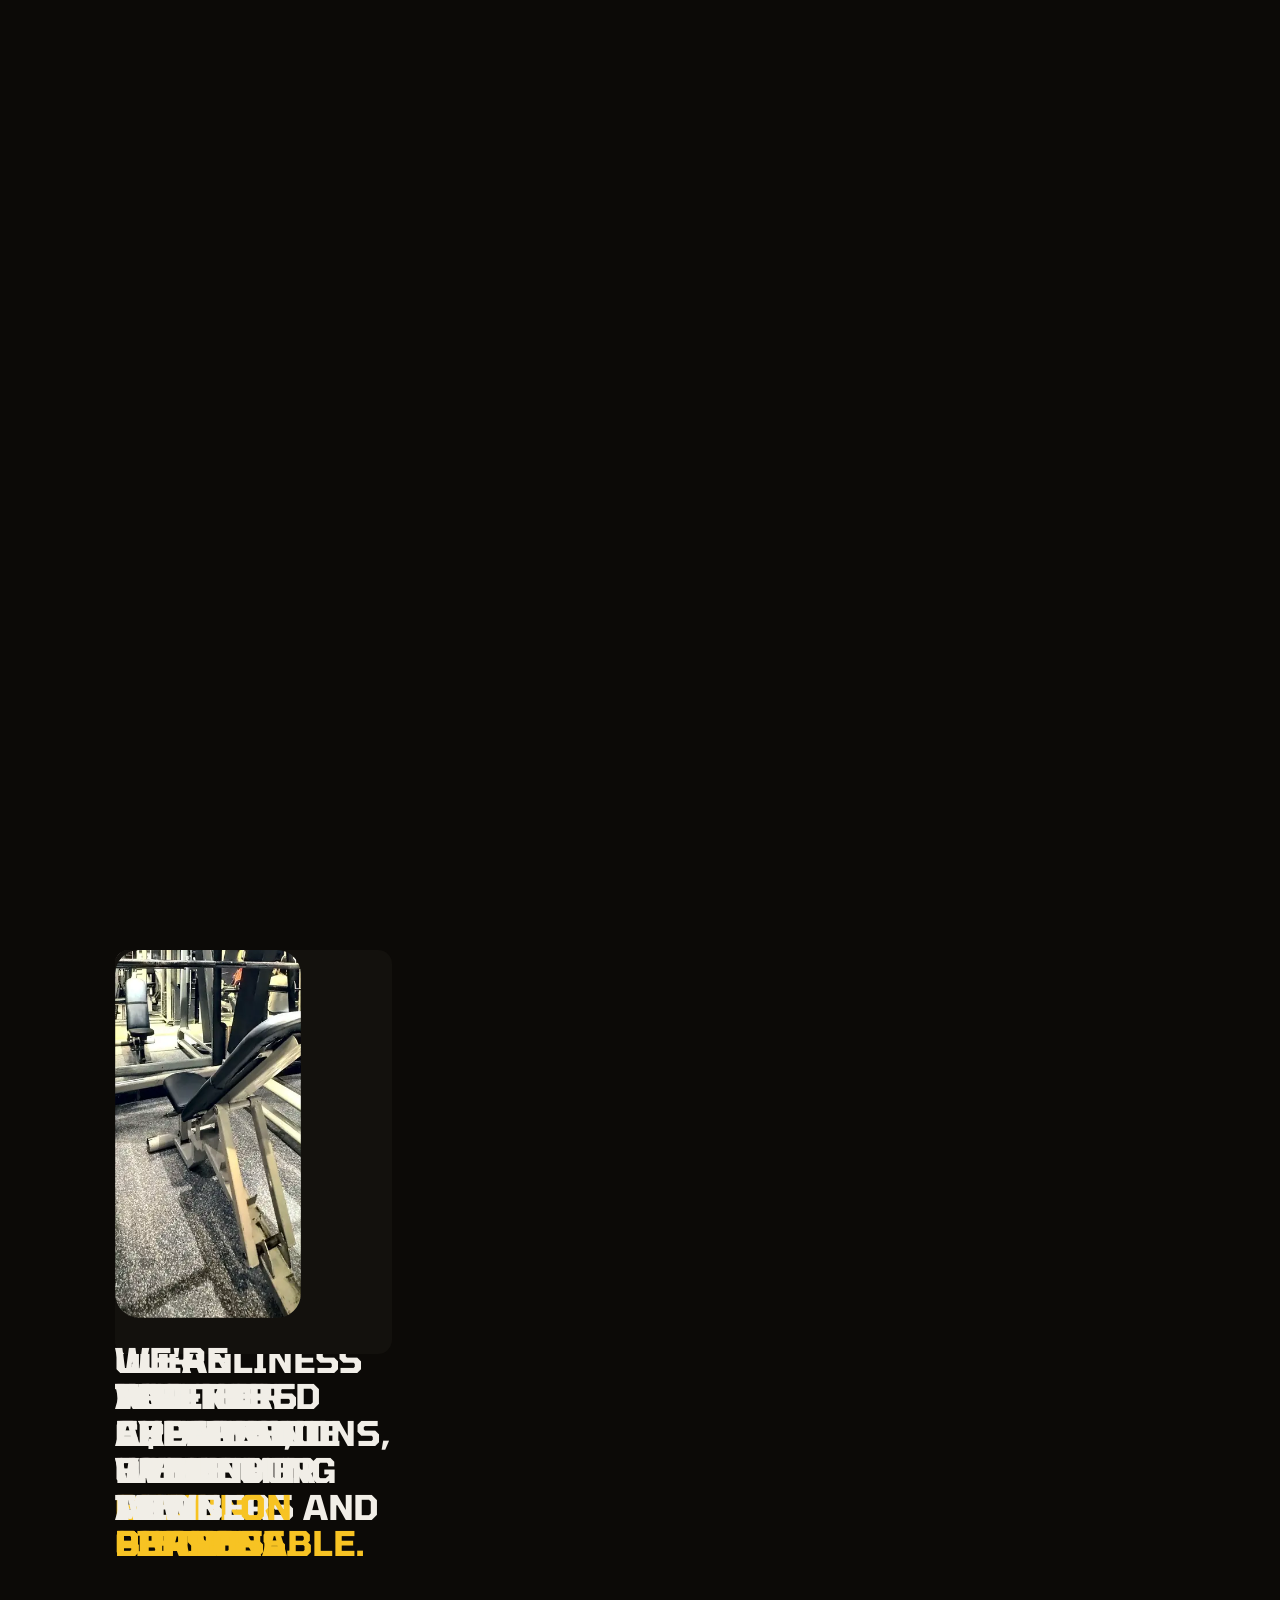
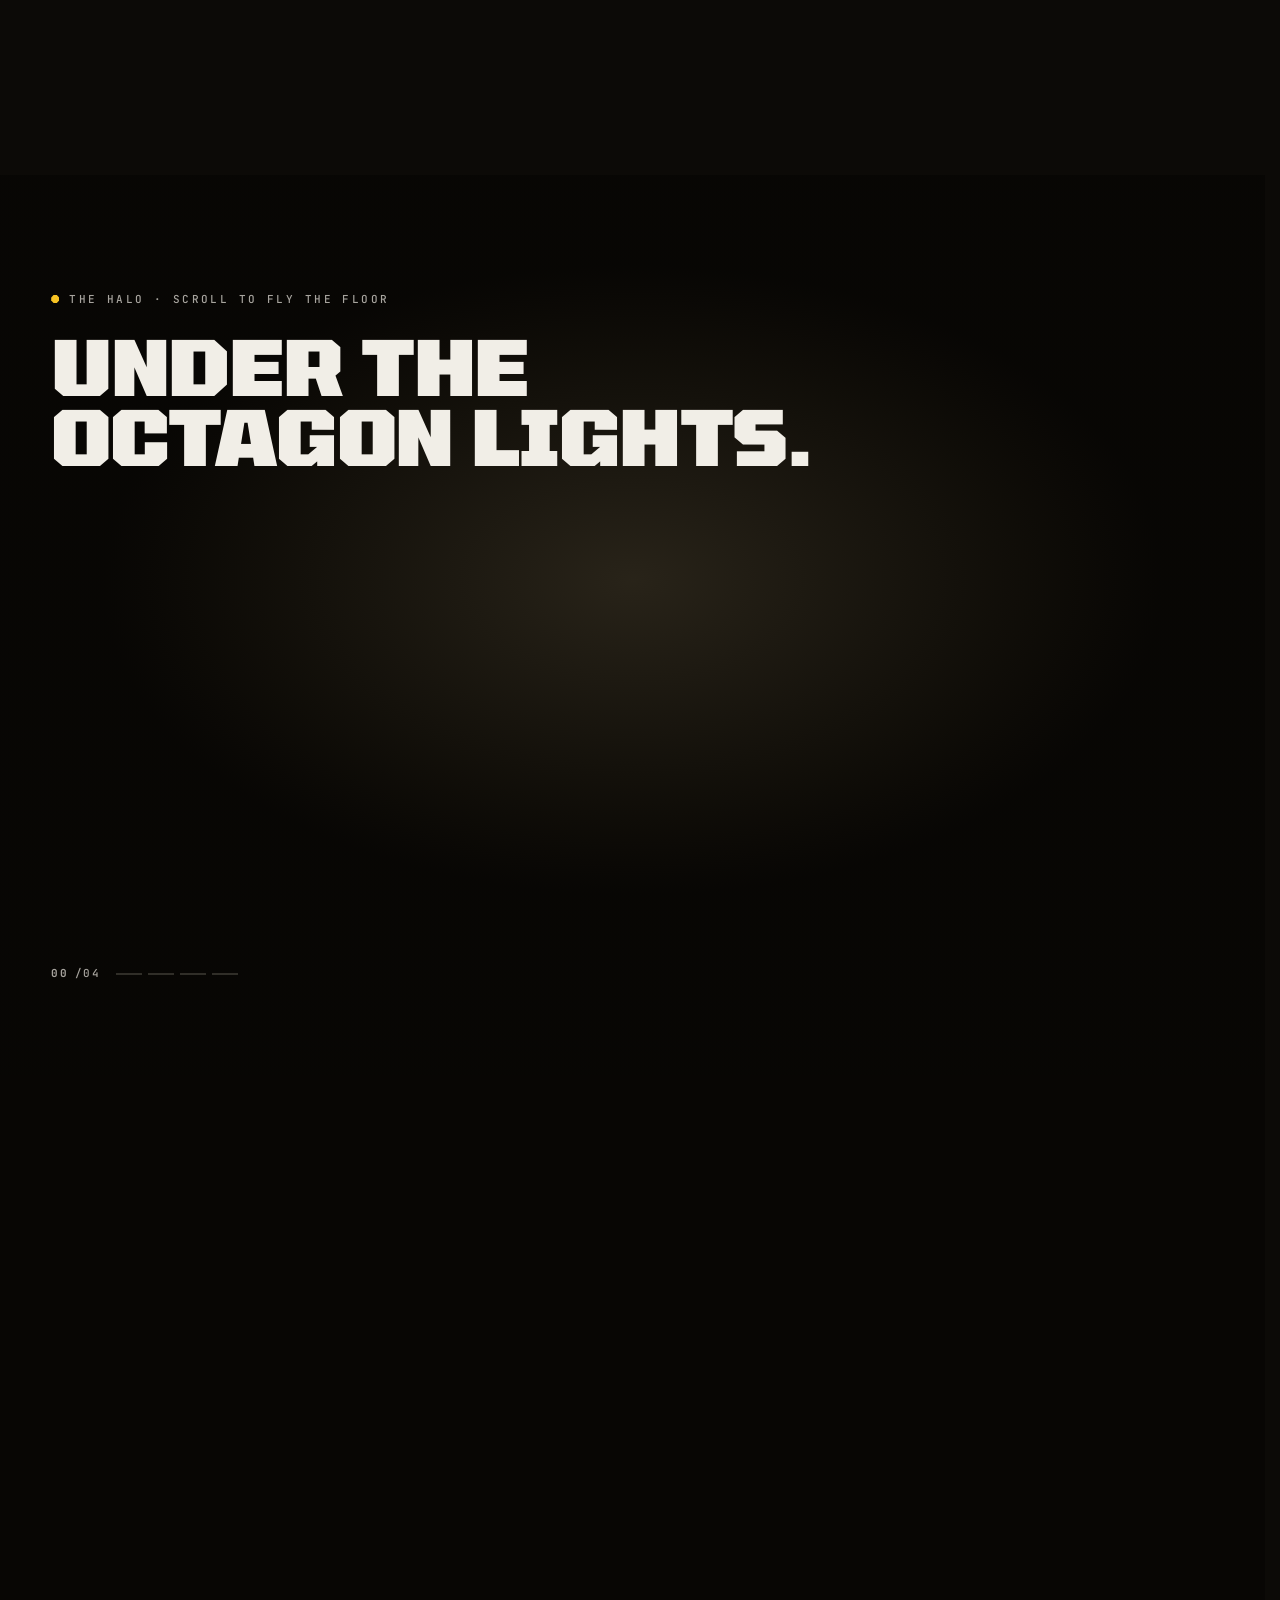
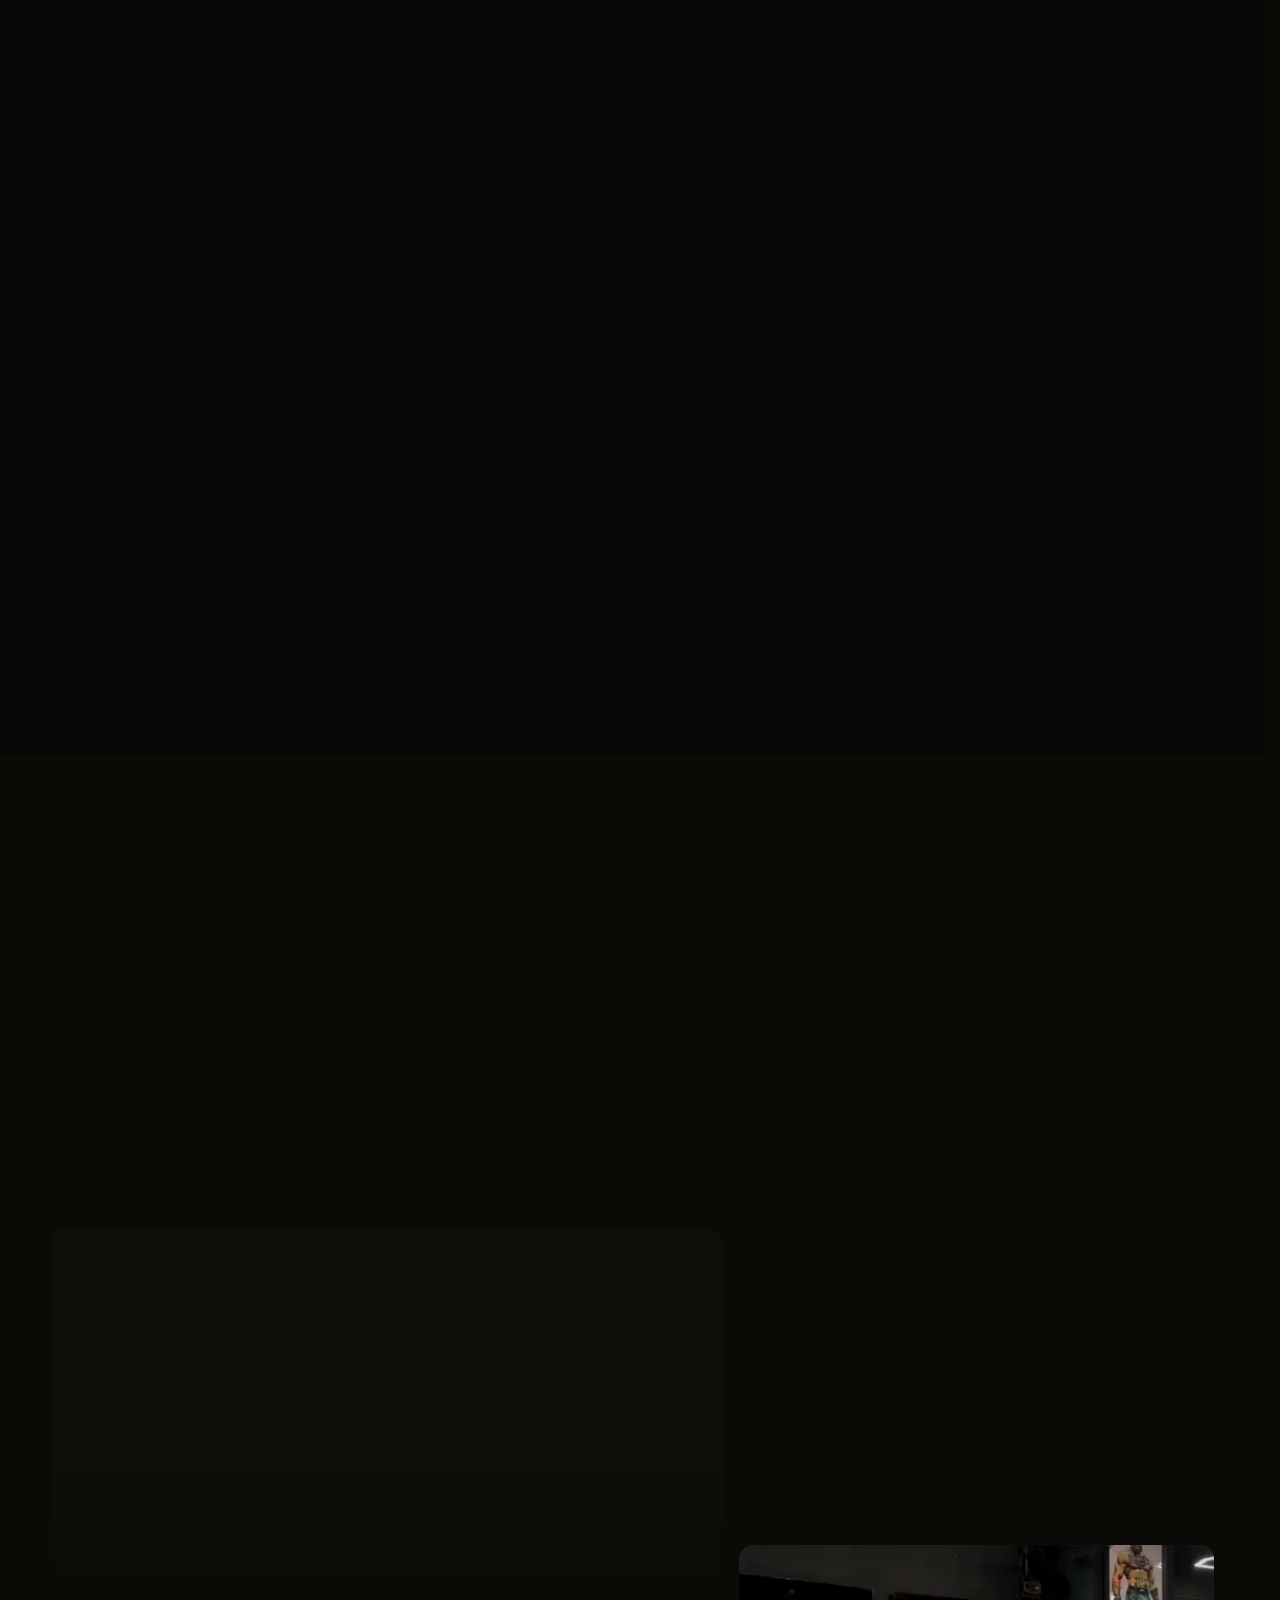
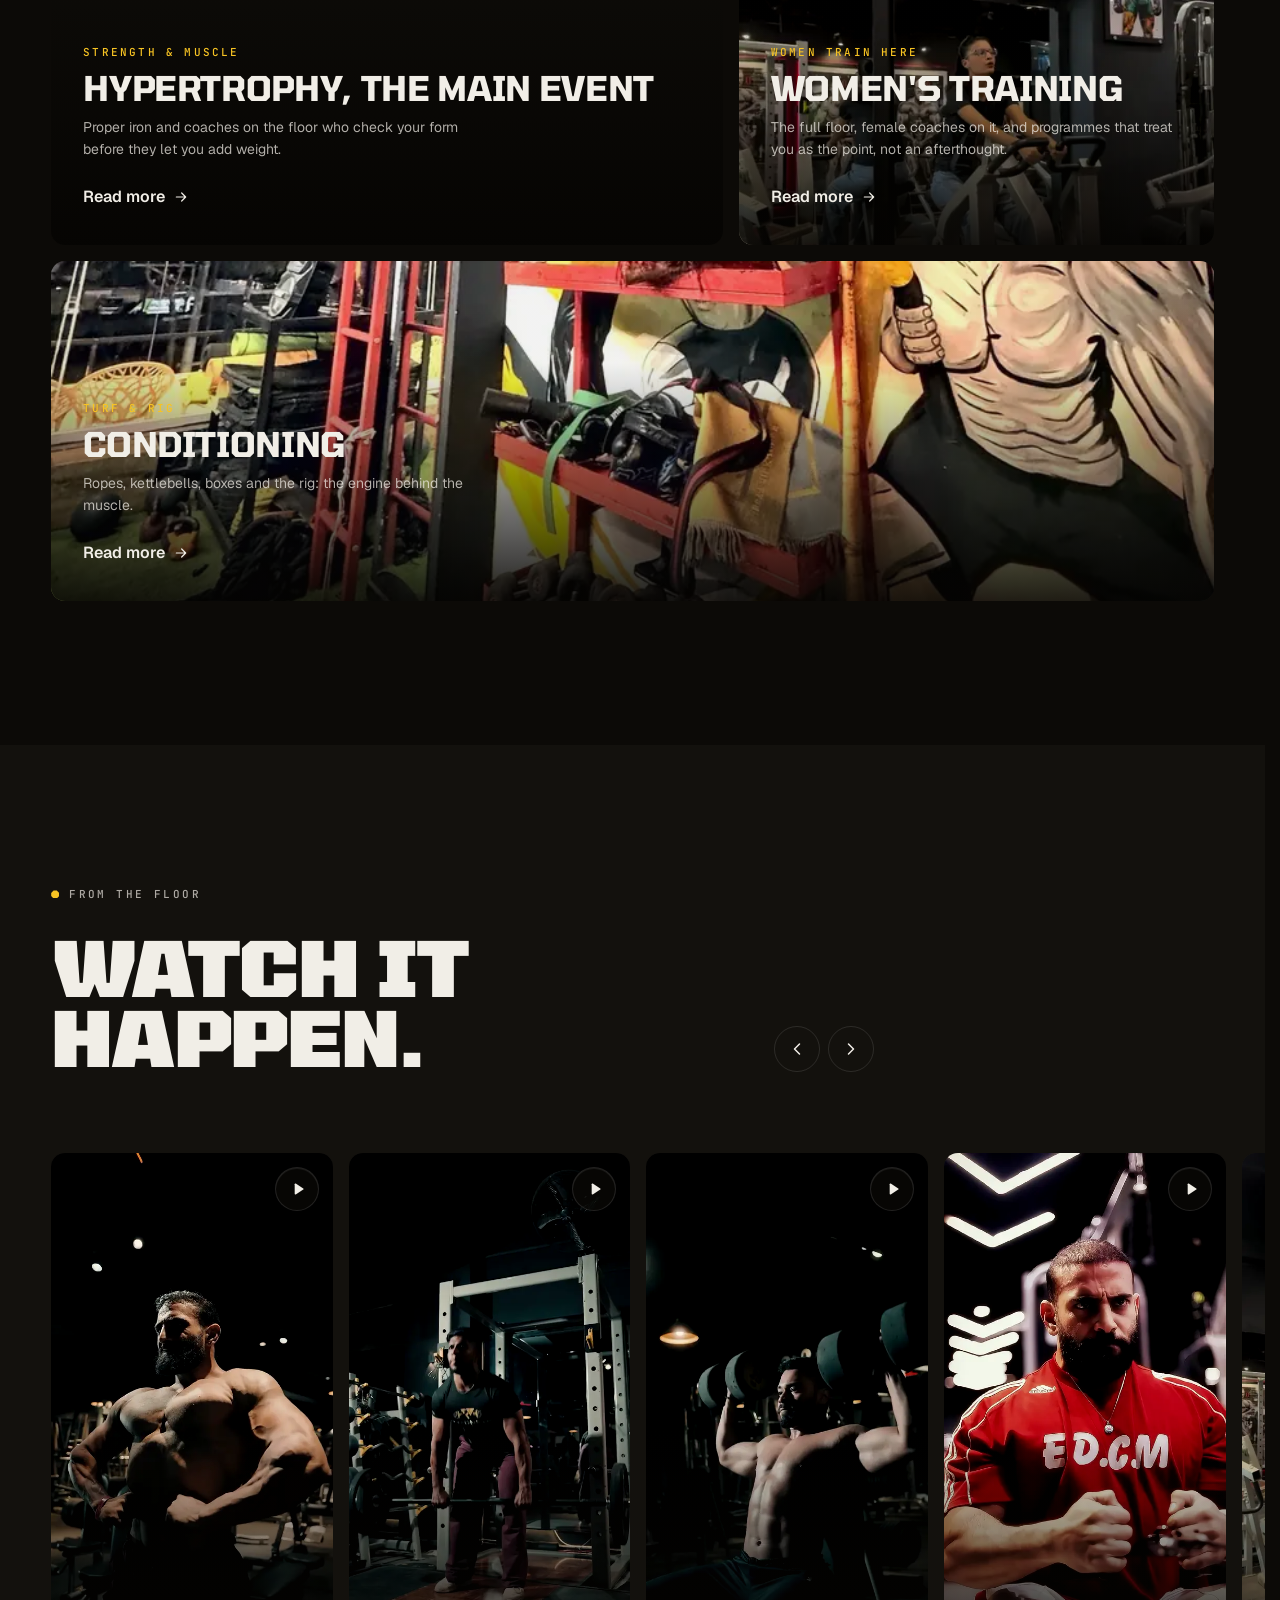
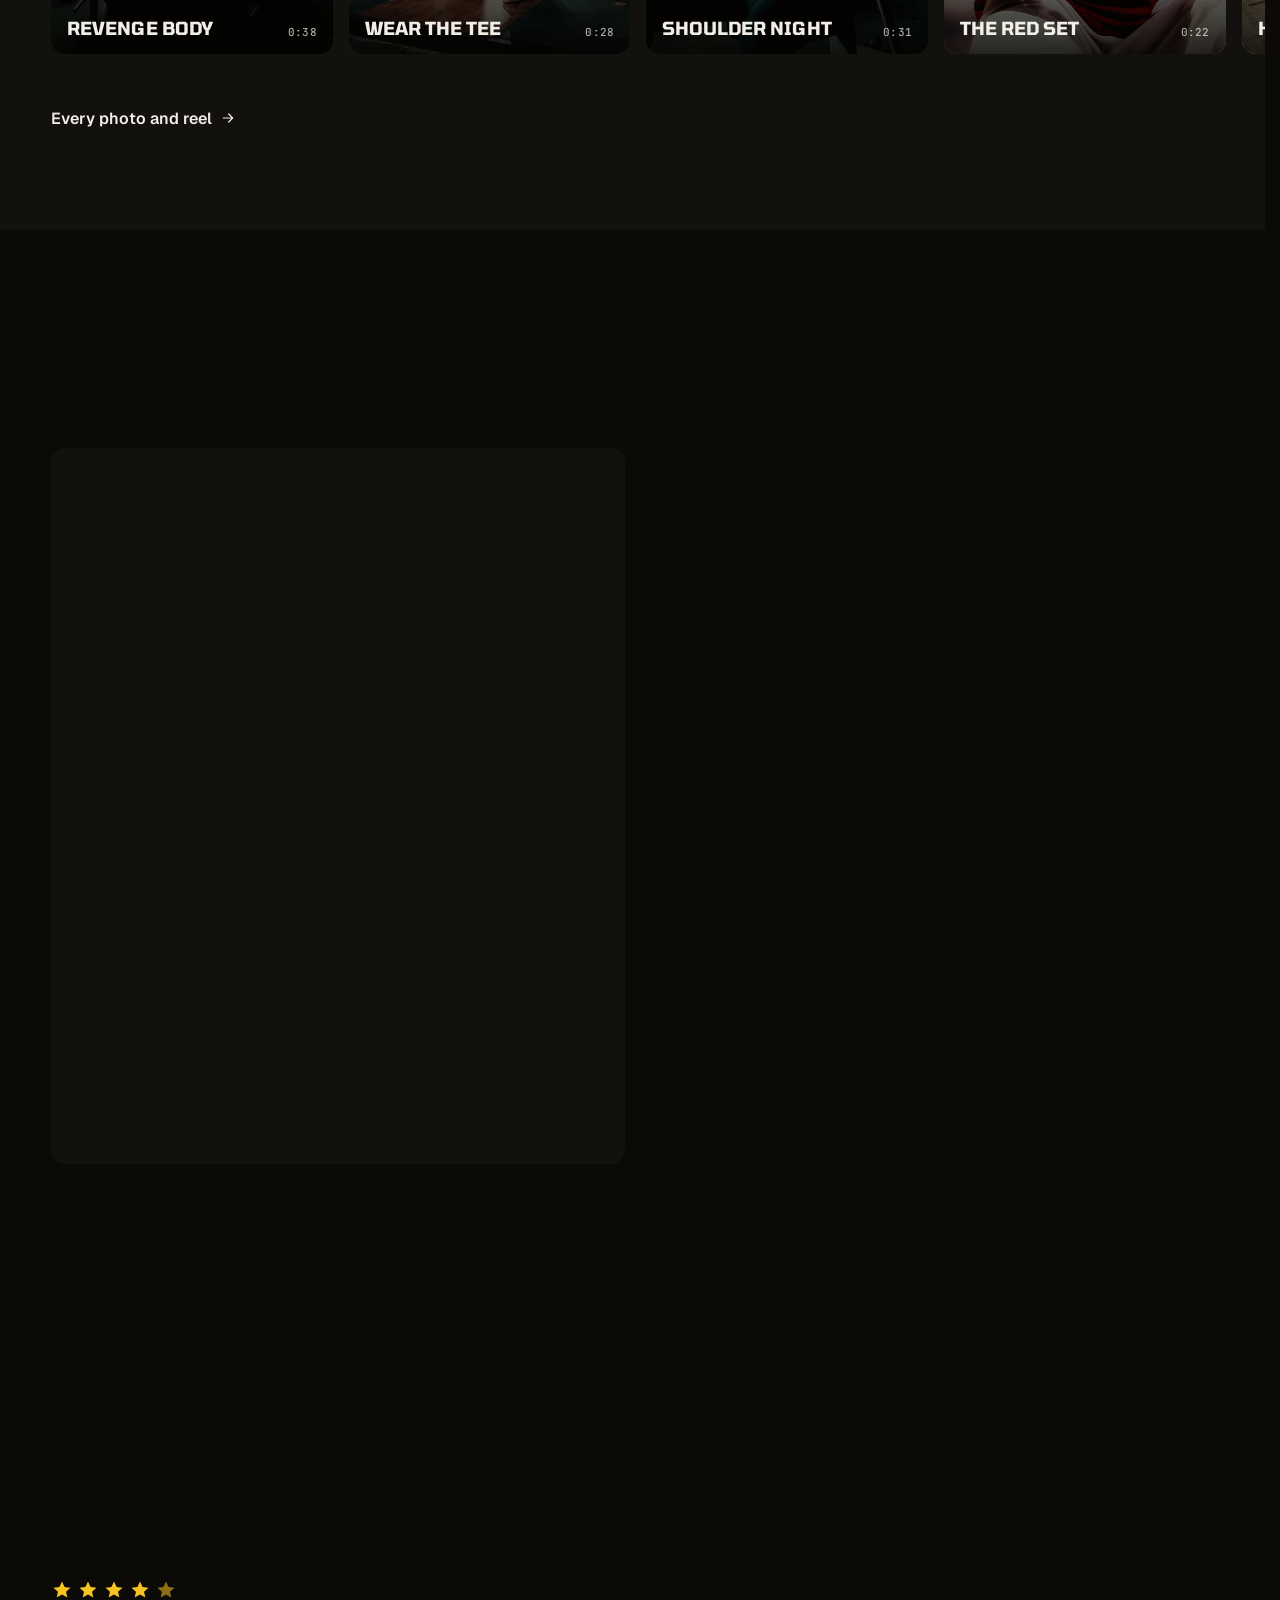
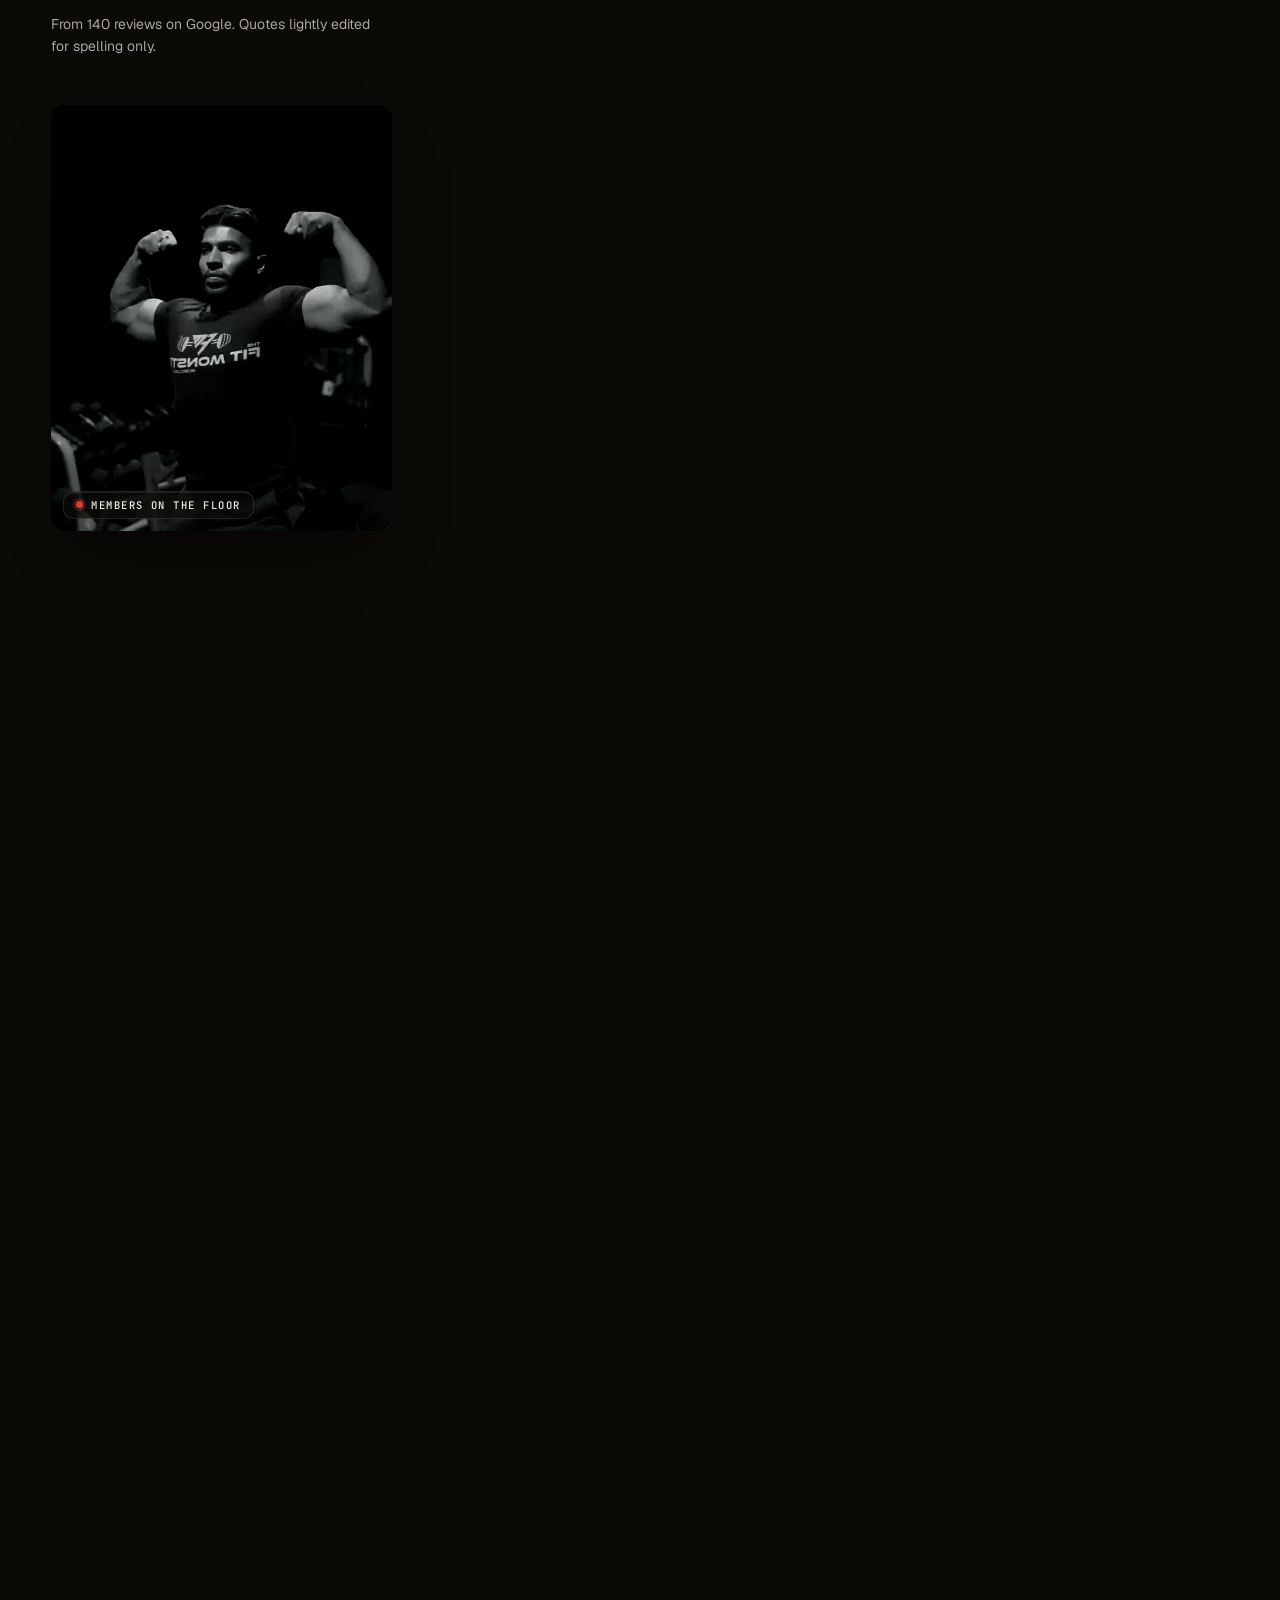
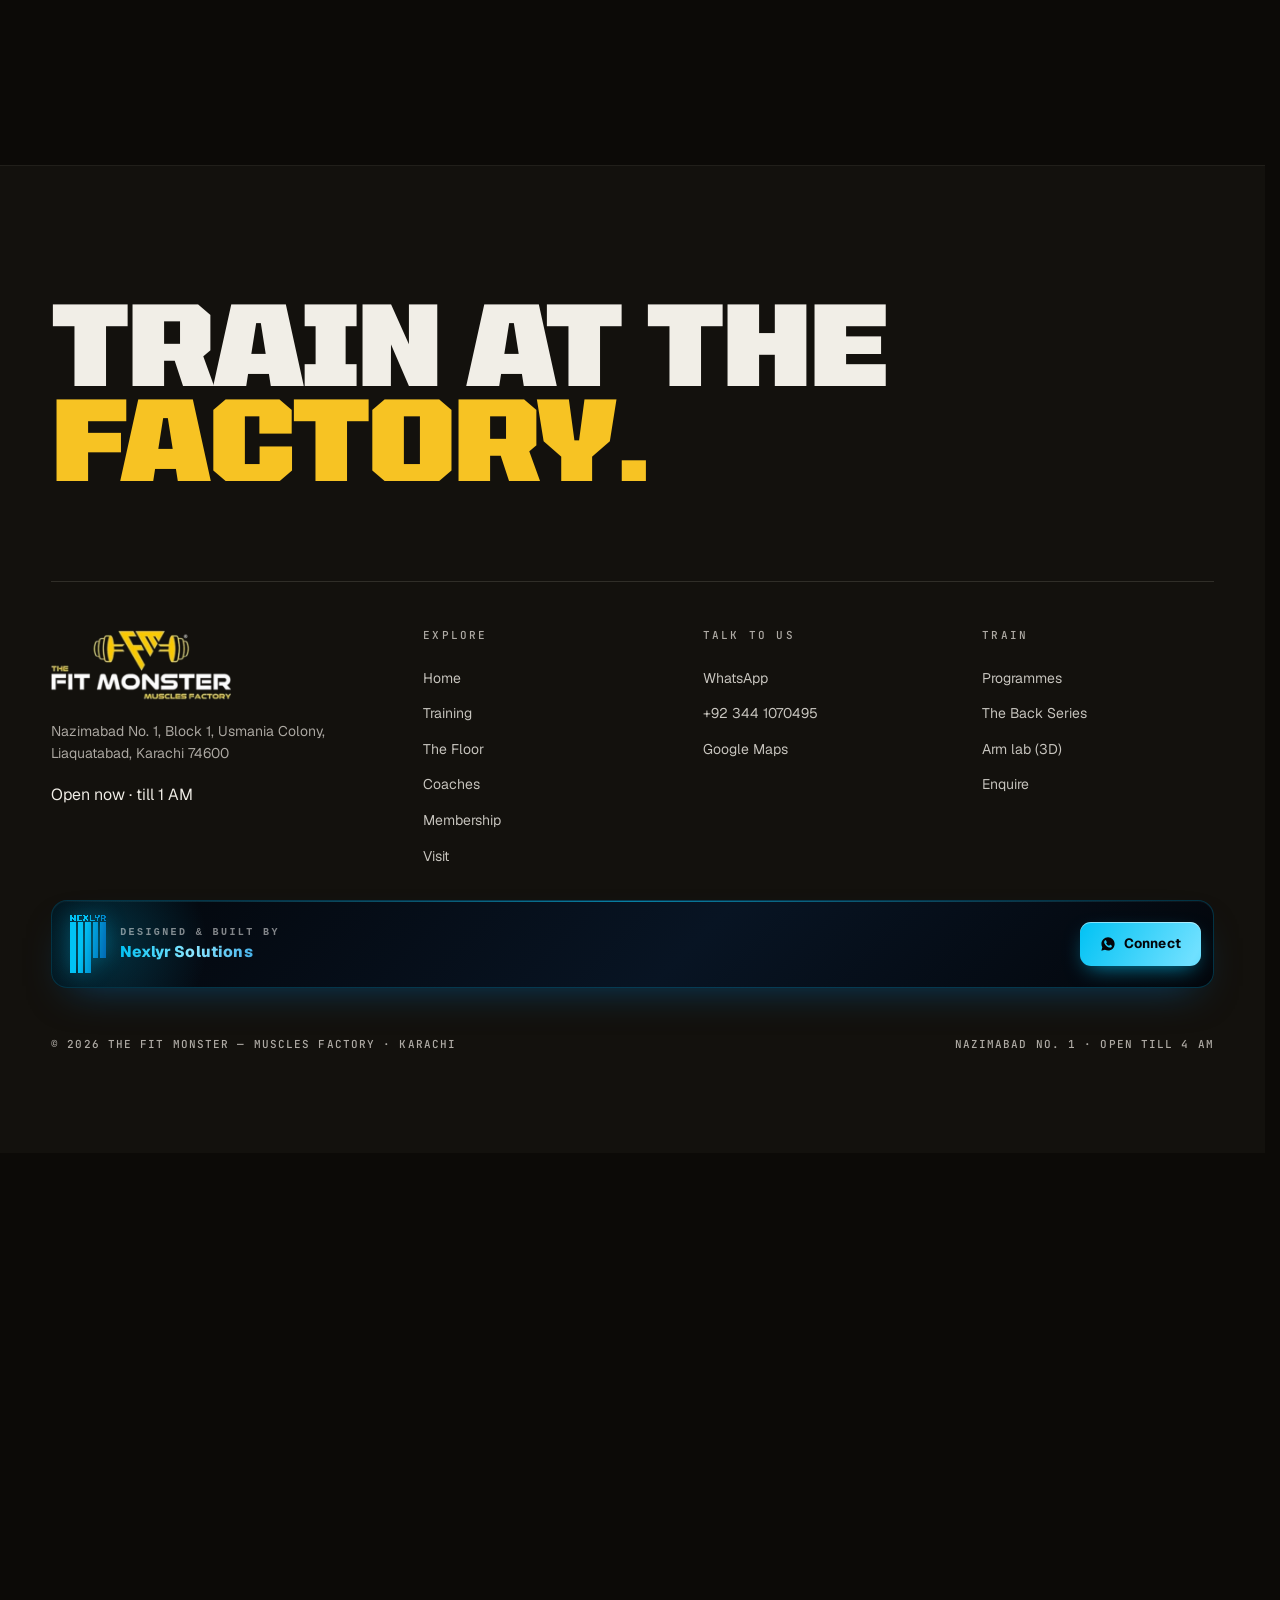
==== commit 7c30cf4b: "Mobile: swipe rails instead of long card stacks, SMK-style review rack, 2-column gallery - Disciplin" ====
--- a/index.html
+++ b/index.html
@@ -14,7 +14,7 @@
 <link rel="preload" href="fonts/geist-var.woff2" as="font" type="font/woff2" crossorigin>
 <link rel="preload" href="media/img/logo-on-dark.webp" as="image" type="image/webp">
 <link rel="stylesheet" href="css/tokens.css?v=113ea224">
-<link rel="stylesheet" href="css/site.css?v=d5f17097">
+<link rel="stylesheet" href="css/site.css?v=f66efeb0">
 <script type="importmap">{"imports":{"three":"./js/vendor/three.module.min.js"}}</script>
 <script type="application/ld+json">{"@context": "https://schema.org", "@type": "HealthClub", "name": "The Fit Monster — Muscles Factory", "url": "https://fitmonster.nexlyr.solutions/", "image": "https://fitmonster.nexlyr.solutions/og.jpg", "telephone": "+92 344 1070495", "address": {"@type": "PostalAddress", "streetAddress": "Nazimabad No. 1, Block 1, Usmania Colony, Liaquatabad", "addressLocality": "Karachi", "postalCode": "74600", "addressCountry": "PK"}, "geo": {"@type": "GeoCoordinates", "latitude": 24.908872, "longitude": 67.0305558}, "aggregateRating": {"@type": "AggregateRating", "ratingValue": "4.7", "reviewCount": "140"}, "openingHoursSpecification": [{"@type": "OpeningHoursSpecification", "dayOfWeek": ["Monday", "Tuesday", "Thursday", "Friday", "Saturday"], "opens": "06:30", "closes": "04:00"}, {"@type": "OpeningHoursSpecification", "dayOfWeek": ["Wednesday", "Sunday"], "opens": "06:30", "closes": "01:00"}]}</script>
 </head>
@@ -105,7 +105,7 @@
       <div class="apology__count" aria-hidden="true"><b>01</b><span>/ 06</span><span class="apology__bar"><i></i></span></div>
       <figure class="apology__vid"><img src="media/poster/reel-shoulders.webp" alt="" width="540" height="960" loading="lazy" decoding="async"><video data-loop data-src="media/video/reel-shoulders" preload="none" muted playsinline aria-hidden="true"></video><figcaption class="glass"><i></i>On the floor tonight</figcaption></figure>
     </div>
-    <div class="apology__stage"><article class="apology__item">
+    <div class="apology__stage swipe"><article class="apology__item">
         <figure class="apology__ph" style="margin:0"><img src="media/img/floor-smith-900.webp" srcset="media/img/floor-smith-900.webp 900w, media/img/floor-smith-1600.webp 1600w" sizes="(max-width: 900px) 100vw, 55vw" alt="Smith machine and adjustable bench on the main floor" loading="lazy" decoding="async"></figure>
         <p class="apology__line">We're not the cheapest gym in town. <span class="gold">On purpose.</span></p>
       </article><article class="apology__item">
@@ -144,7 +144,7 @@
 <section class="sec" id="disciplines" aria-labelledby="tr-h">
   <div class="wrap">
     <div class="head"><p class="label" data-fade>What you train for</p><h2 class="h2" id="tr-h" data-rise>Four ways in.<br>One standard.</h2><p class="lede" data-fade>Pick the door that fits. The floor, the coaches and the 4 AM close are the same behind all of them.</p></div>
-    <div class="tracks"><article class="track" data-hover-video data-fade style="--d:0ms">
+    <div class="tracks swipe"><article class="track" data-hover-video data-fade style="--d:0ms">
       <div class="track__m"><img src="media/img/floor-dumbbells-900.webp" srcset="media/img/floor-dumbbells-900.webp 900w, media/img/floor-dumbbells-1600.webp 1600w" sizes="(max-width: 900px) 100vw, 60vw" alt="" loading="lazy" decoding="async"><video data-src="media/video/reel-the-tee" preload="none" muted loop playsinline aria-hidden="true"></video></div>
       <p class="k">Strength &amp; muscle</p><h3 class="h3">Hypertrophy, the main event</h3><p>Proper iron and coaches on the floor who check your form before they let you add weight.</p>
       <span class="tlink">Read more <svg viewBox="0 0 24 24" fill="none" stroke="currentColor" stroke-width="1.8" stroke-linecap="round" stroke-linejoin="round" aria-hidden="true"><path d="M5 12h14M13 6l6 6-6 6"/></svg></span><a class="cover" href="training.html#programmes" aria-label="Hypertrophy, the main event"></a>
@@ -193,7 +193,11 @@
       <p class="small" id="vc-h">From 140 reviews on Google. Quotes lightly edited for spelling only.</p>
       <figure class="score__vid"><img src="media/poster/reel-the-tee.webp" alt="" width="540" height="960" loading="lazy" decoding="async"><video data-loop data-src="media/video/reel-the-tee" preload="none" muted playsinline aria-hidden="true"></video><figcaption class="glass"><i></i>Members on the floor</figcaption></figure>
     </div>
-    <div class="quotes"><blockquote class="quote" data-fade style="--d:0ms;margin:0"><p>“I had been training for about 2 years now. The gym has an amazing atmosphere, it's well equipped, cleanliness is up to par, and the trainers are professional.”</p><footer><span>Member · 2 years</span><span>Google review</span></footer></blockquote><blockquote class="quote" data-fade style="--d:70ms;margin:0"><p>“I love this gym and I've been coming here for the last 1.5 years, even though it's a mile away from my home. Now you know the value.”</p><footer><span>Member · 1.5 years</span><span>Google review</span></footer></blockquote><blockquote class="quote" data-fade style="--d:140ms;margin:0"><p>“The gym offers a wide variety of machines, and most importantly, our trainer Owais Baloch is exceptionally supportive and dedicated.”</p><footer><span>Member</span><span>Google review</span></footer></blockquote><blockquote class="quote" data-fade style="--d:210ms;margin:0"><p>“Place is neat and clean and people are helpful. Air conditioning is good.”</p><footer><span>Member · 2 months</span><span>Google review</span></footer></blockquote></div>
+    <div class="rst" data-fade>
+      <div class="rst__h"><span class="label" data-rev-count>1 of 4</span><div class="rst__nav"><button type="button" class="icon-btn" data-rev-prev aria-label="Previous review"><svg viewBox="0 0 24 24" fill="none" stroke="currentColor" stroke-width="1.8" stroke-linecap="round" stroke-linejoin="round" aria-hidden="true"><path d="M15 6l-6 6 6 6"/></svg></button><button type="button" class="icon-btn" data-rev-next aria-label="Next review"><svg viewBox="0 0 24 24" fill="none" stroke="currentColor" stroke-width="1.8" stroke-linecap="round" stroke-linejoin="round" aria-hidden="true"><path d="M9 6l6 6-6 6"/></svg></button></div></div>
+      <div class="revrack"><button type="button" class="revrack__c on" data-rev="0" aria-label="Review from a 2-year member"><span class="revrack__spine"><b>2-year member</b></span><span class="revrack__body"><span class="revrack__stars" aria-hidden="true">★★★★★</span><span class="revrack__q">“I had been training for about 2 years now. The gym has an amazing atmosphere, it's well equipped, cleanliness is up to par, and the trainers are professional.”</span><span class="revrack__who"><span class="revrack__av" aria-hidden="true">★</span><span><b>2-year member</b><span class="revrack__tag">Google review</span></span></span></span></button><button type="button" class="revrack__c" data-rev="1" aria-label="Review from a 1.5-year member"><span class="revrack__spine"><b>1.5-year member</b></span><span class="revrack__body"><span class="revrack__stars" aria-hidden="true">★★★★★</span><span class="revrack__q">“I love this gym and I've been coming here for the last 1.5 years, even though it's a mile away from my home. Now you know the value.”</span><span class="revrack__who"><span class="revrack__av" aria-hidden="true">★</span><span><b>1.5-year member</b><span class="revrack__tag">Google review</span></span></span></span></button><button type="button" class="revrack__c" data-rev="2" aria-label="Review from a Member"><span class="revrack__spine"><b>Member</b></span><span class="revrack__body"><span class="revrack__stars" aria-hidden="true">★★★★★</span><span class="revrack__q">“The gym offers a wide variety of machines, and most importantly, our trainer Owais Baloch is exceptionally supportive and dedicated.”</span><span class="revrack__who"><span class="revrack__av" aria-hidden="true">★</span><span><b>Member</b><span class="revrack__tag">Google review</span></span></span></span></button><button type="button" class="revrack__c" data-rev="3" aria-label="Review from a 2-month member"><span class="revrack__spine"><b>2-month member</b></span><span class="revrack__body"><span class="revrack__stars" aria-hidden="true">★★★★★</span><span class="revrack__q">“Place is neat and clean and people are helpful. Air conditioning is good.”</span><span class="revrack__who"><span class="revrack__av" aria-hidden="true">★</span><span><b>2-month member</b><span class="revrack__tag">Google review</span></span></span></span></button></div>
+      <div class="rst__dots" aria-hidden="true"><i></i><i></i><i></i><i></i></div>
+    </div>
   </div>
 </section>
 
@@ -274,6 +278,6 @@
 <script src="js/vendor/lenis.min.js" defer></script>
 <script src="js/config.js?v=4287638d" defer></script>
 <script>window.FM_V={h:"a4ca60c4",d:"cf02afaf",m:"4520b696"};</script>
-<script src="js/site.js?v=296e8c97" defer></script>
+<script src="js/site.js?v=9264087b" defer></script>
 </body>
 </html>
--- a/css/site.css
+++ b/css/site.css
@@ -710,3 +710,76 @@
 .ldr__vid{position:absolute;inset:0;width:100%;height:100%;pointer-events:none}
 .ldr__word.is-video .ldr__fill{opacity:0}
 .ldr__word.is-video .ldr__base{-webkit-text-stroke:1px color-mix(in oklch,var(--color-gold) 55%,transparent)}
+
+/* =============================================================== reviews — the SMK rack: slats with upright names, one lifts and opens */
+.voices{grid-template-columns:minmax(0,.62fr) minmax(0,1.38fr)}
+.rst__h{display:flex;align-items:center;justify-content:space-between;gap:12px}
+.rst__nav{display:flex;gap:8px}
+.rst__nav .icon-btn{width:44px;height:44px;border-color:var(--color-rule)}
+.revrack{display:flex;align-items:stretch;gap:8px;margin-top:18px;min-height:440px}
+.revrack__c{position:relative;flex:0 0 74px;border-radius:var(--radius-lg);overflow:hidden;cursor:pointer;text-align:left;padding:0;
+  border:1px solid var(--color-rule-soft);background:linear-gradient(155deg,color-mix(in oklch,var(--color-gold) 9%,var(--color-paper-2)),var(--color-paper-2));
+  transition:flex-basis .68s cubic-bezier(.24,.9,.28,1),transform .6s cubic-bezier(.34,1.56,.64,1),box-shadow .5s var(--ease-out),border-color .4s var(--ease-out)}
+.revrack__c.on{flex:1 1 auto;transform:translateY(-10px);border-color:color-mix(in oklch,var(--color-gold) 70%,transparent);z-index:2;box-shadow:var(--shadow-lift)}
+.revrack__c:focus-visible{outline:2px solid var(--color-focus);outline-offset:3px}
+.revrack__spine{position:absolute;inset:0;display:grid;place-items:center;transition:opacity .35s var(--ease-out)}
+.revrack__spine b{writing-mode:vertical-rl;transform:rotate(180deg);font:700 .92rem/1 var(--font-display);text-transform:uppercase;letter-spacing:.04em;white-space:nowrap;color:var(--color-ink)}
+.revrack__c.on .revrack__spine{opacity:0}
+.revrack__body{position:absolute;inset:0;padding:28px 28px 24px;display:flex;flex-direction:column;justify-content:center;gap:16px;overflow-y:auto;overscroll-behavior:contain;
+  opacity:0;transform:translateY(8px);pointer-events:none;transition:opacity .4s var(--ease-out) .18s,transform .5s var(--ease-out) .18s}
+.revrack__c.on .revrack__body{opacity:1;transform:none;pointer-events:auto}
+.revrack__q{font:600 clamp(1.05rem,.8rem + .7vw,1.4rem)/1.45 var(--font-body);max-width:46ch;color:var(--color-ink)}
+.revrack__who{display:flex;align-items:center;gap:12px}
+.revrack__av{width:44px;height:44px;flex:none;border-radius:50%;display:grid;place-items:center;font:800 1.05rem/1 var(--font-display);background:color-mix(in oklch,var(--color-gold) 16%,transparent);color:var(--color-accent-text);border:1px solid var(--color-rule)}
+.revrack__who b{display:block;font-size:.94rem}
+.revrack__tag{display:inline-block;margin-top:5px;font:500 .62rem/1 var(--font-mono);letter-spacing:.08em;text-transform:uppercase;color:var(--color-accent-text);border:1px solid var(--color-rule);border-radius:99px;padding:5px 10px}
+.revrack__stars{color:var(--color-gold);font-size:.85rem;letter-spacing:.18em}
+.rst__dots{display:flex;gap:6px;justify-content:center;margin-top:18px}
+.rst__dots i{width:6px;height:6px;border-radius:99px;background:var(--color-rule);transition:width .4s var(--ease-out),background-color .4s}
+.rst__dots i.on{width:22px;background:var(--color-gold)}
+@media (min-width:901px) and (max-width:1180px){.revrack__c{flex:0 0 54px}.revrack__body{padding:22px}}
+@media (max-width:900px){
+  .voices{grid-template-columns:minmax(0,1fr);gap:var(--space-lg)}
+  .score b{font-size:clamp(4rem,22vw,6rem)}
+  .revrack{min-height:0;display:grid;touch-action:pan-y}
+  .revrack>*{grid-area:1/1}
+  .revrack__c{flex:none;width:100%;min-height:250px;transform:none;visibility:hidden;opacity:0;transition:opacity .45s var(--ease-out),visibility 0s .45s}
+  .revrack__c.on{transform:none;visibility:visible;opacity:1;transition:opacity .45s var(--ease-out)}
+  .revrack__spine{display:none}
+  .revrack__body{position:relative;inset:auto;opacity:1;transform:none;padding:22px 20px;pointer-events:auto;transition:none}
+  .revrack__q{font-size:1.02rem}
+}
+
+/* =============================================================== mobile: repeated cards become swipe rails, not long stacks */
+.swipe-bar{display:none}
+@media (max-width:760px){
+  .swipe{display:grid!important;grid-auto-flow:column;grid-auto-columns:82%;grid-template-columns:none!important;grid-auto-rows:auto;gap:12px;overflow-x:auto;overflow-y:hidden;
+    scroll-snap-type:x mandatory;overscroll-behavior-x:contain;margin-inline:calc(-1 * var(--gutter));padding:6px var(--gutter) 4px;scroll-padding-inline:var(--gutter);scrollbar-width:none;border-top:0}
+  .swipe::-webkit-scrollbar{display:none}
+  .swipe>*{scroll-snap-align:start;min-width:0;transform:none!important}
+  .swipe-bar{display:block;position:relative;height:2px;margin:14px 0 0;background:var(--color-rule-soft);border-radius:2px;overflow:hidden}
+  .swipe-bar i{position:absolute;inset:0 auto 0 0;width:var(--w,30%);background:var(--color-gold);border-radius:2px;transform:translateX(var(--x,0));transition:transform .12s linear}
+  /* the cards inside each rail */
+  .tracks.swipe .track{min-height:440px}
+  .apology__stage.swipe{gap:12px}
+  .apology__stage.swipe .apology__item{display:flex;flex-direction:column;gap:14px}
+  .apology__stage.swipe .apology__ph{aspect-ratio:4/5}
+  .apology__stage.swipe .apology__line{font-size:1.15rem}
+  .prog.swipe .prog__row{display:flex;flex-direction:column;gap:14px;padding:20px;border:1px solid var(--color-rule-soft);border-radius:var(--radius-lg);background:var(--color-paper-2)}
+  .prog.swipe .prog__ph{order:-1;aspect-ratio:16/10}
+  .prog.swipe .lede{font-size:var(--text-base)}
+  .steps.swipe{grid-auto-columns:70%}
+  .steps.swipe .step{margin:0;padding:20px;border:1px solid var(--color-rule-soft);border-radius:var(--radius-lg);background:var(--color-paper)}
+  .alt .steps.swipe .step{background:var(--color-paper)}
+  .principles.swipe .principle{padding:var(--space-lg) var(--space-md)}
+  .plans.swipe{grid-auto-columns:86%}
+  .plans.swipe .plan:hover{transform:none}
+  /* gallery: two columns instead of one long scroll */
+  .masonry{columns:2;column-gap:8px}
+  .tile{margin-bottom:8px;border-radius:var(--radius-md)}
+  .tile .tag{left:8px;top:8px;padding:5px 8px;font-size:9px}
+  .filters{flex-wrap:nowrap;overflow-x:auto;margin-inline:calc(-1 * var(--gutter));padding-inline:var(--gutter);scrollbar-width:none}
+  .filters::-webkit-scrollbar{display:none}
+  .filters .chip{flex:0 0 auto}
+}
+@media (max-width:760px){.head-card:not(.on){display:none}.lab__ctl .seg{flex-wrap:nowrap;overflow-x:auto;scrollbar-width:none}.lab__ctl .seg button{flex:0 0 auto}}
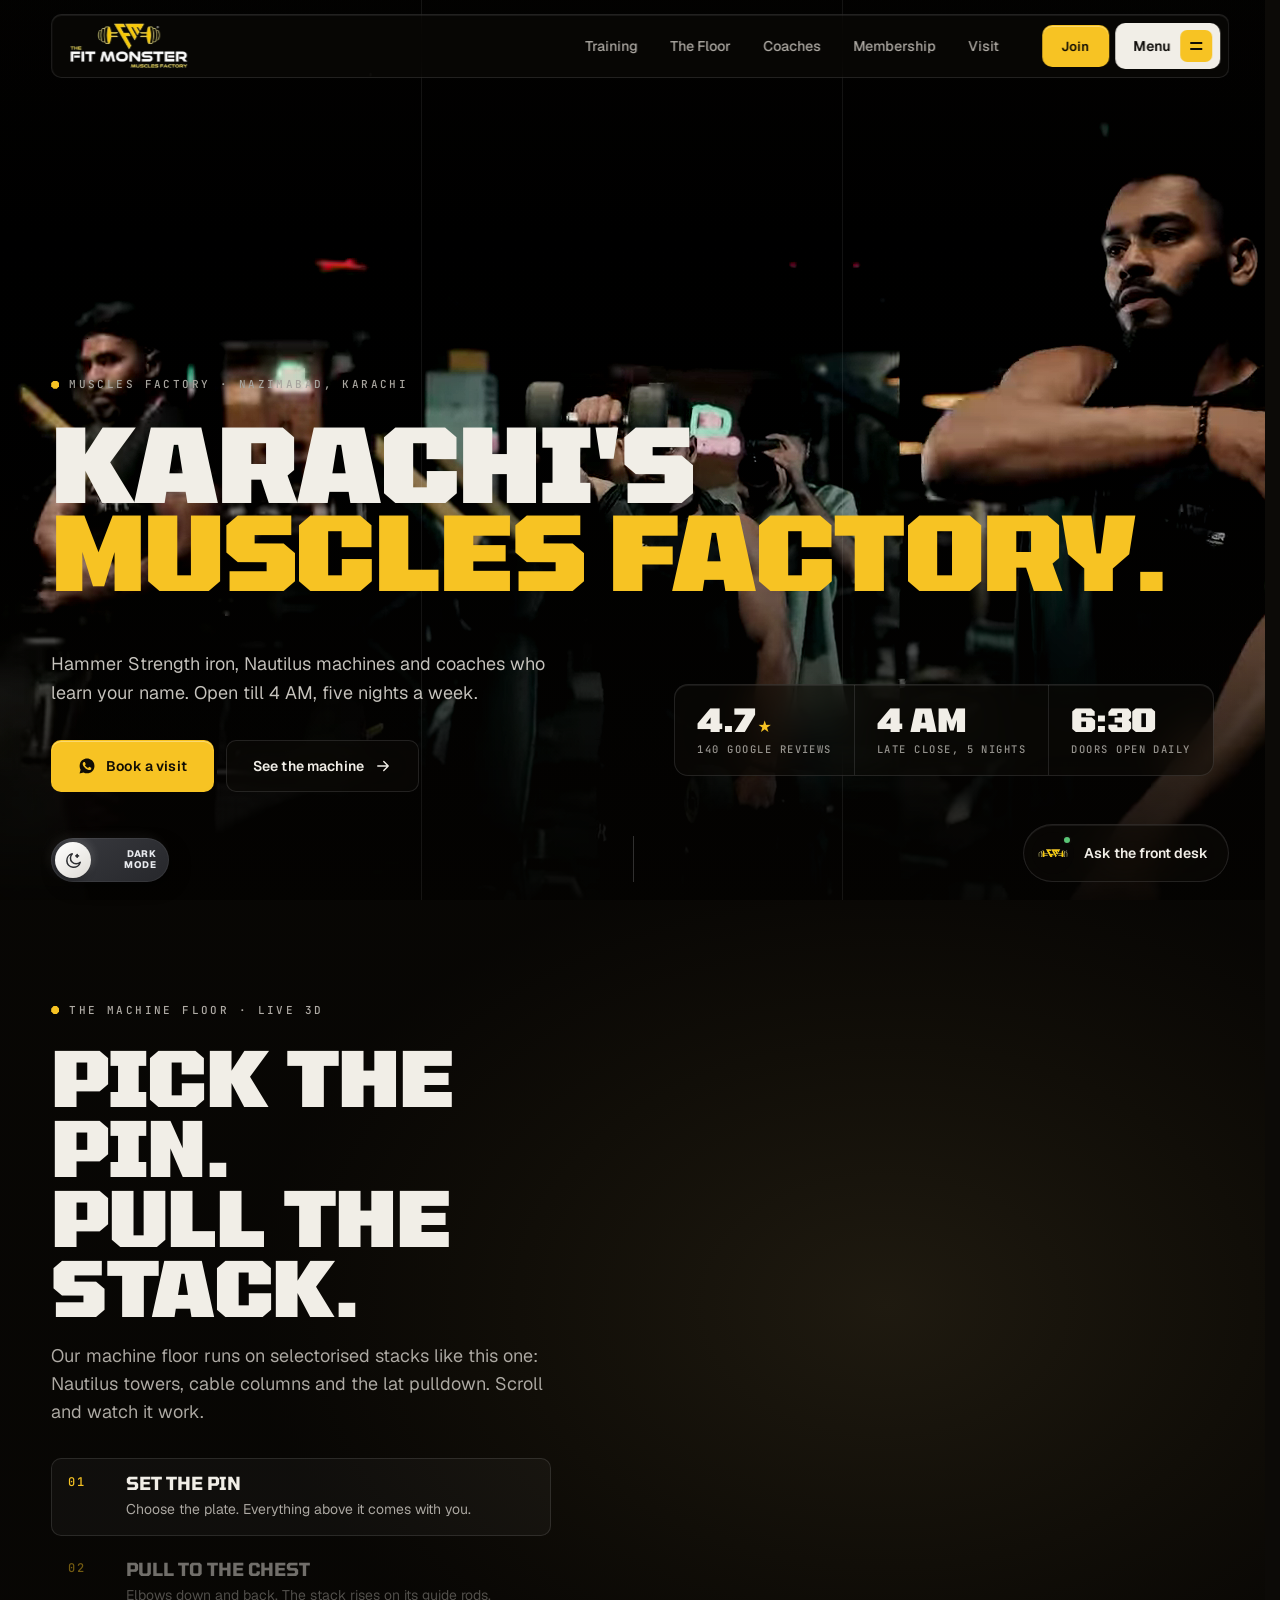
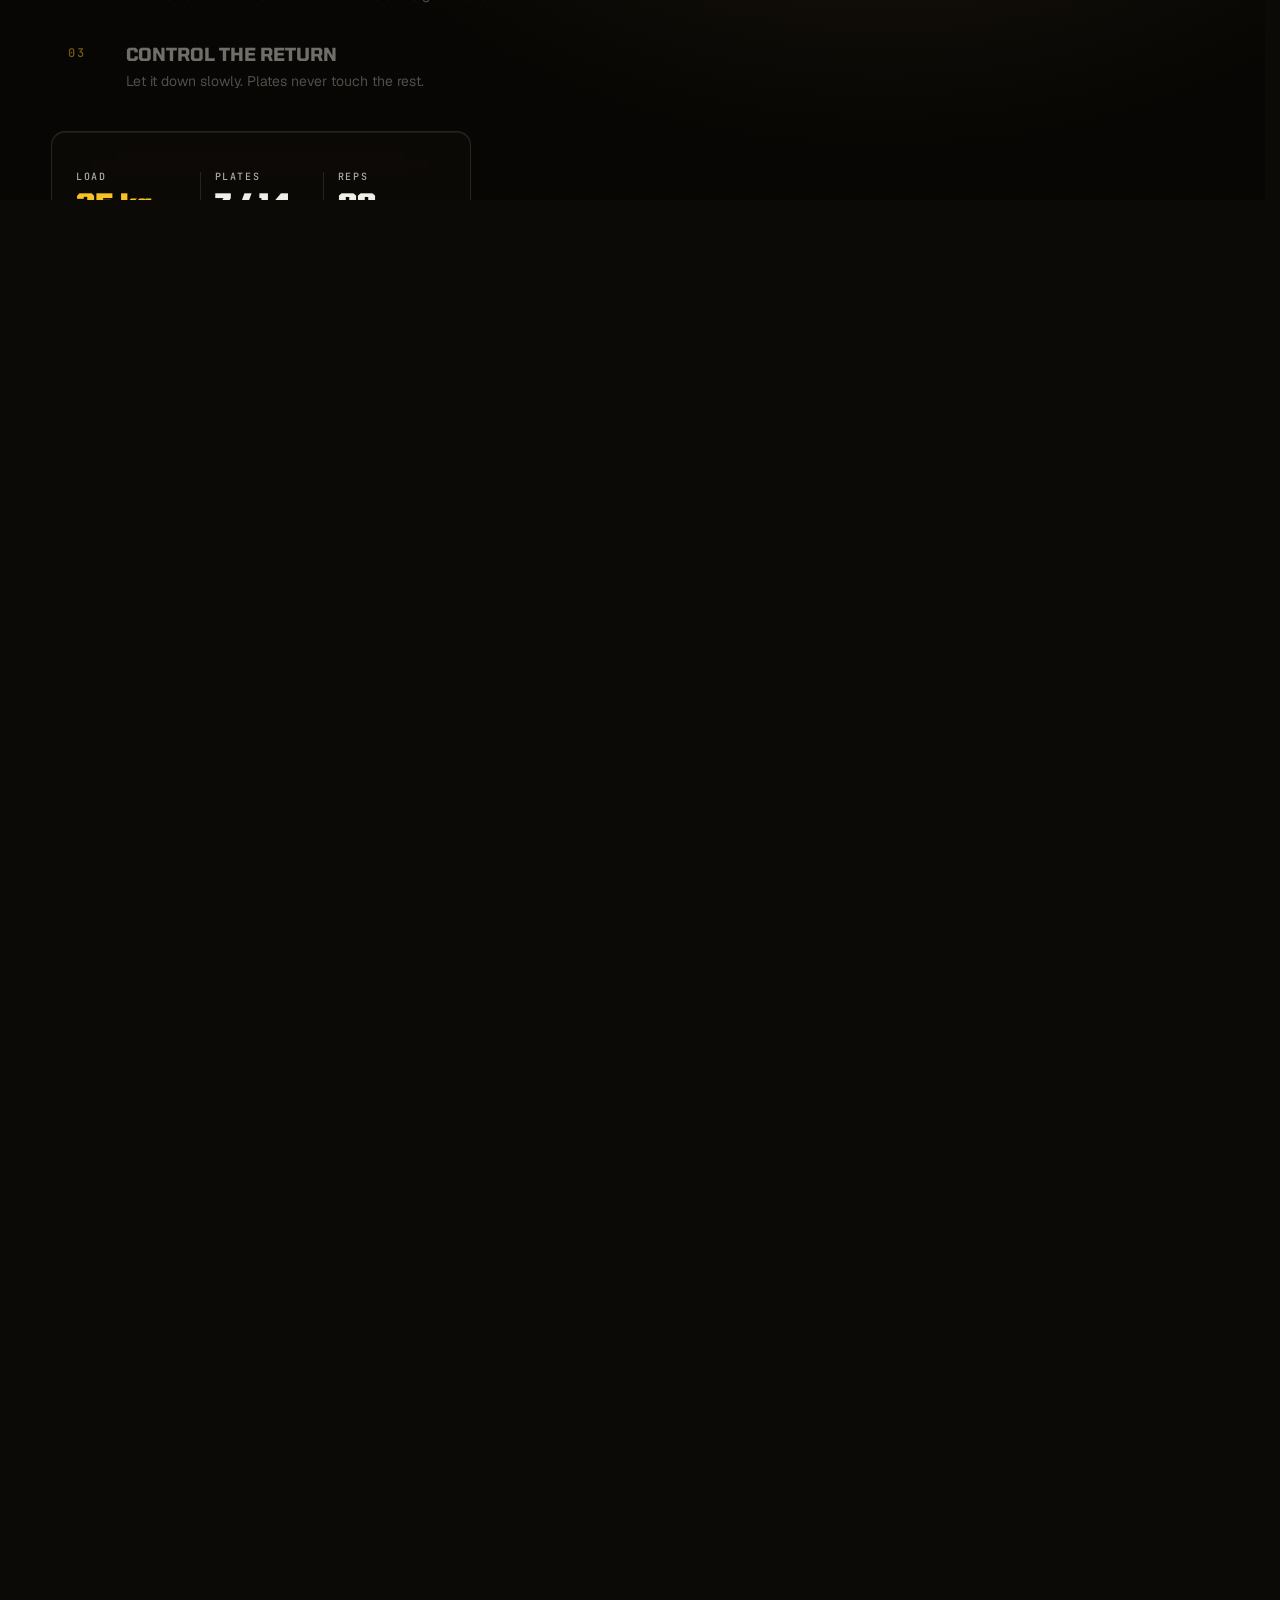
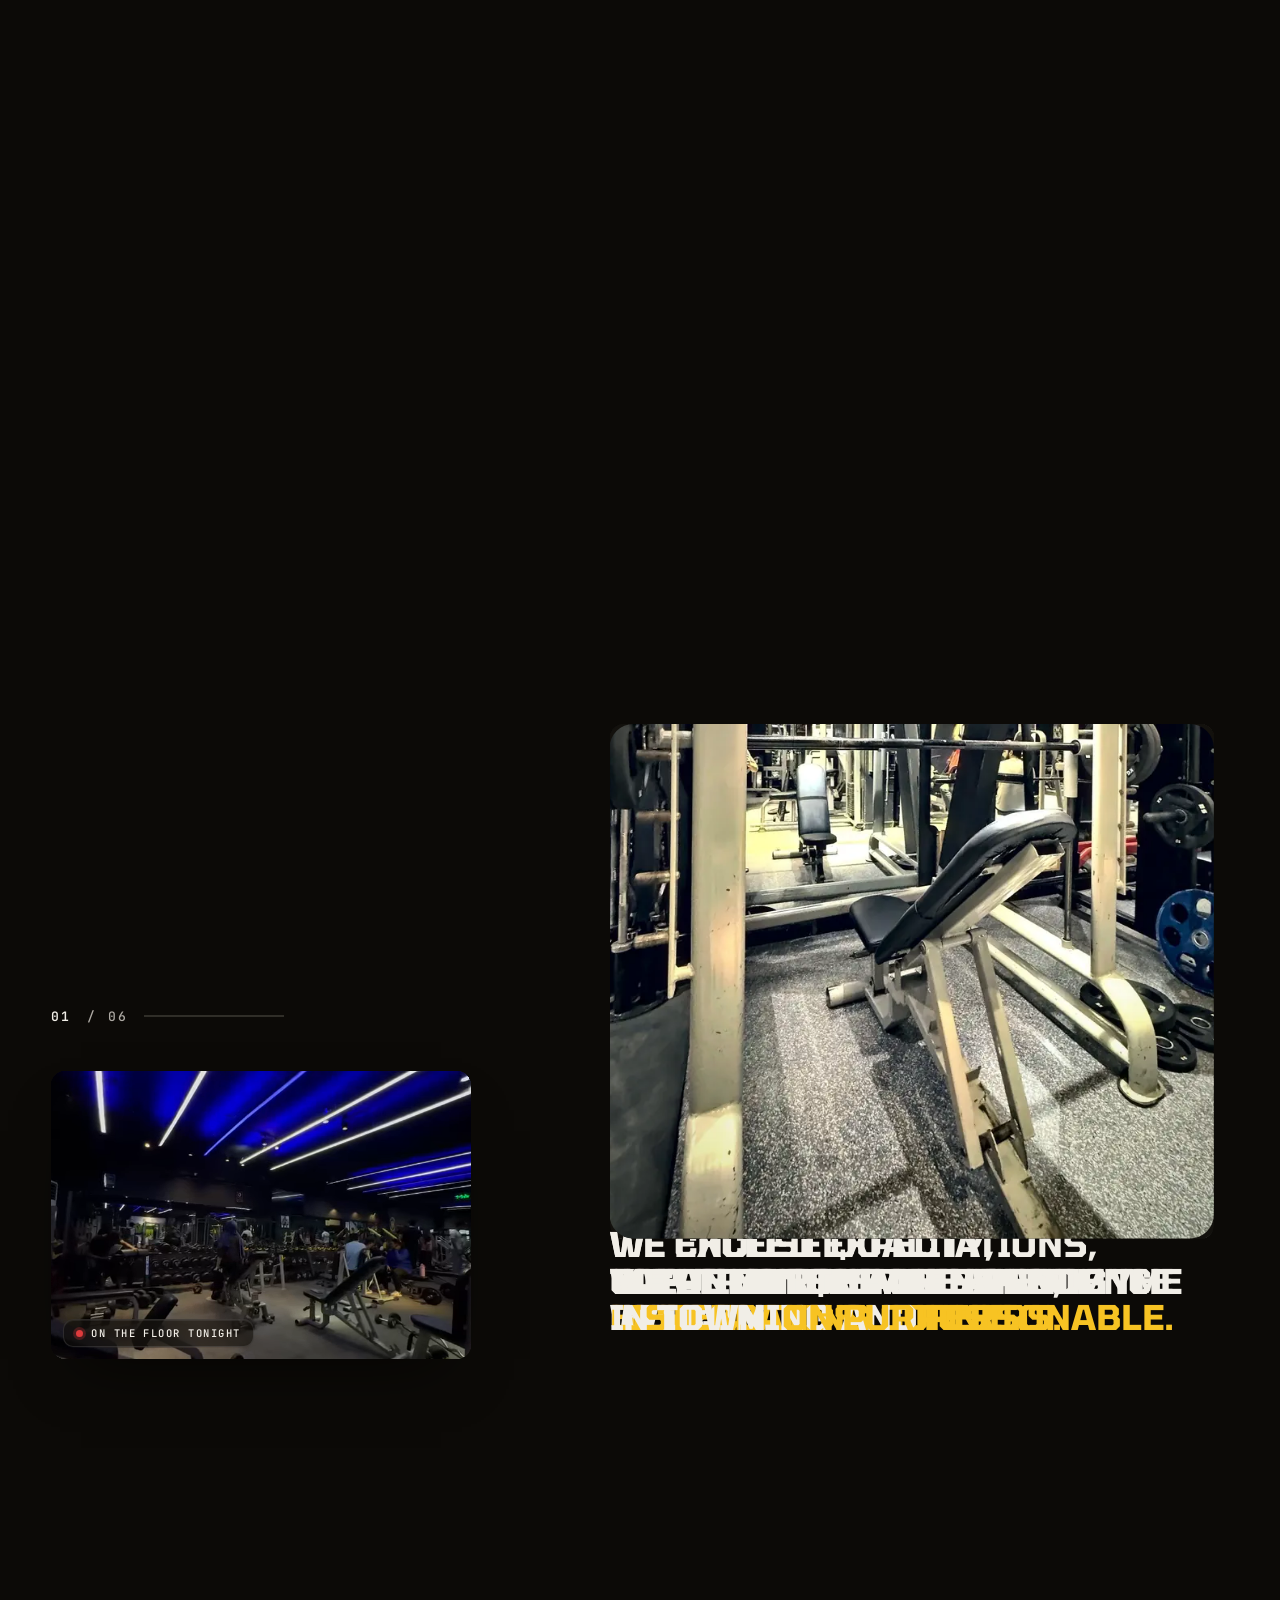
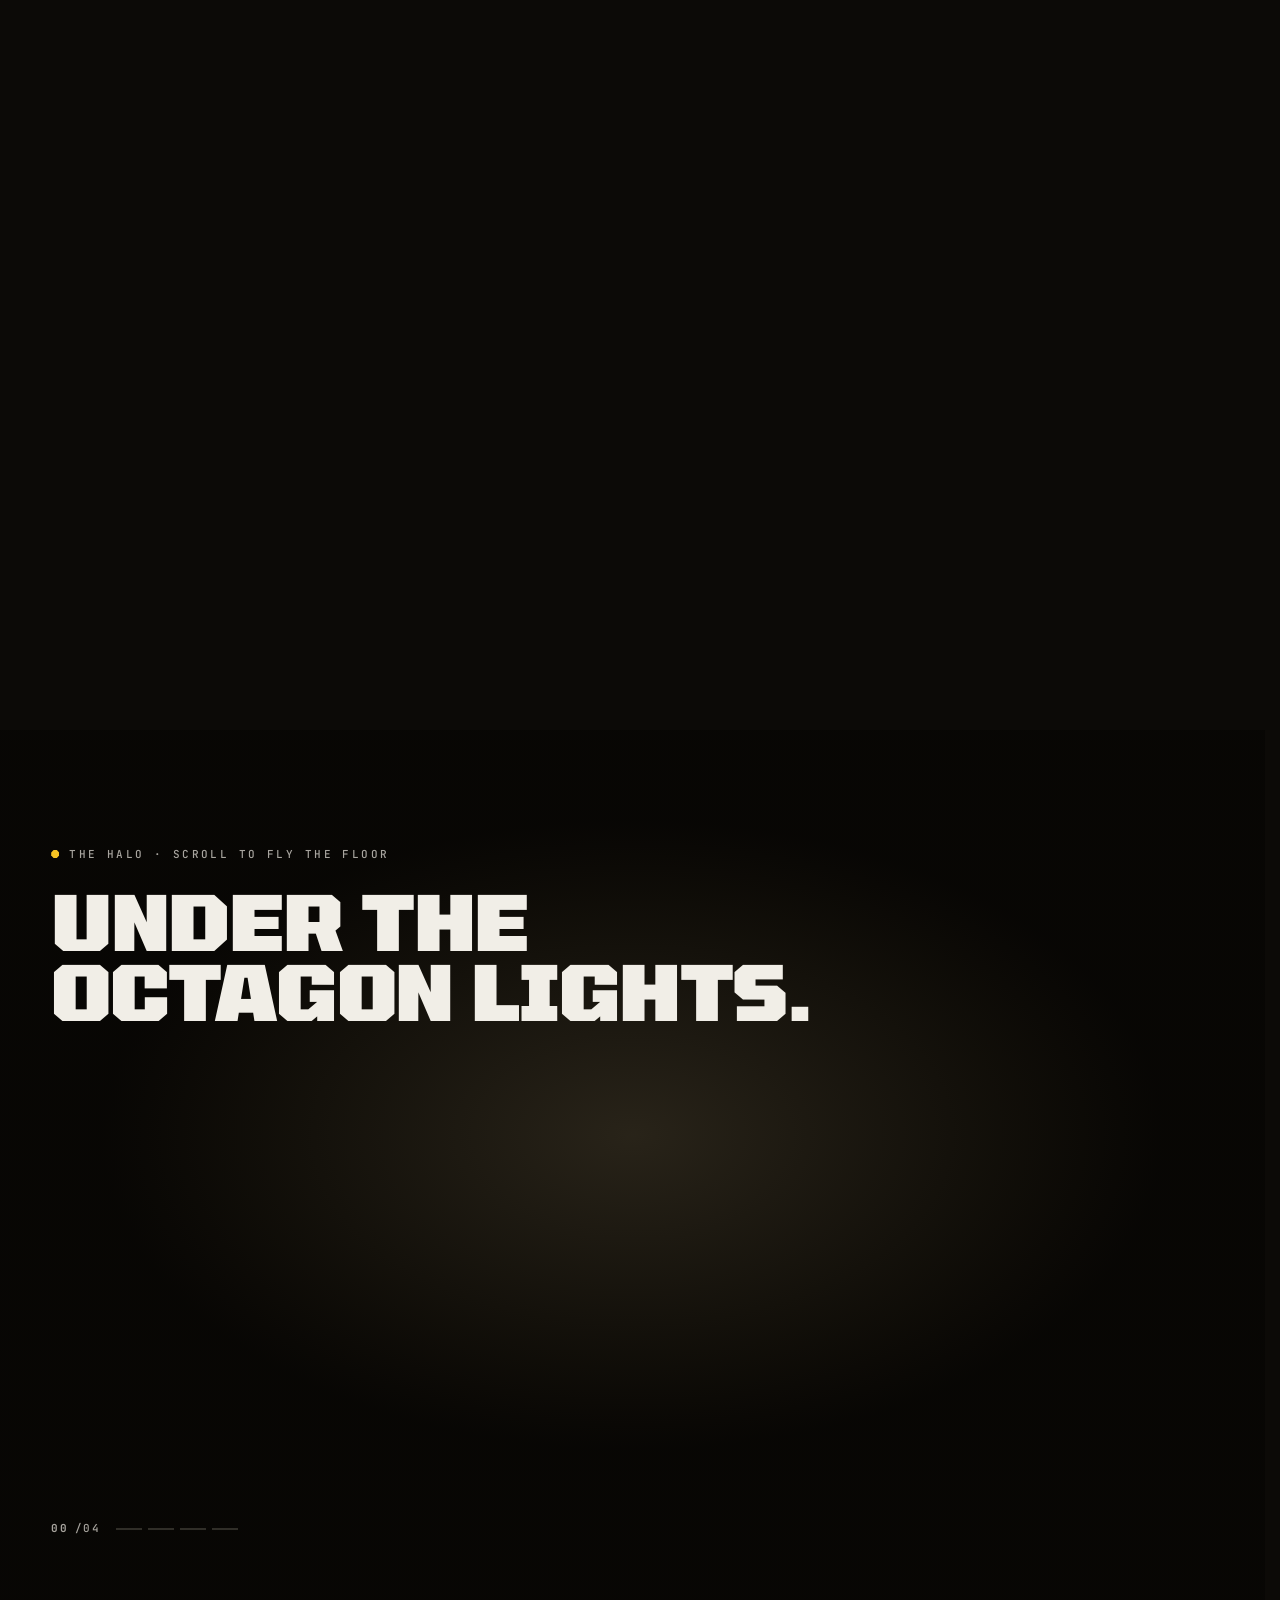
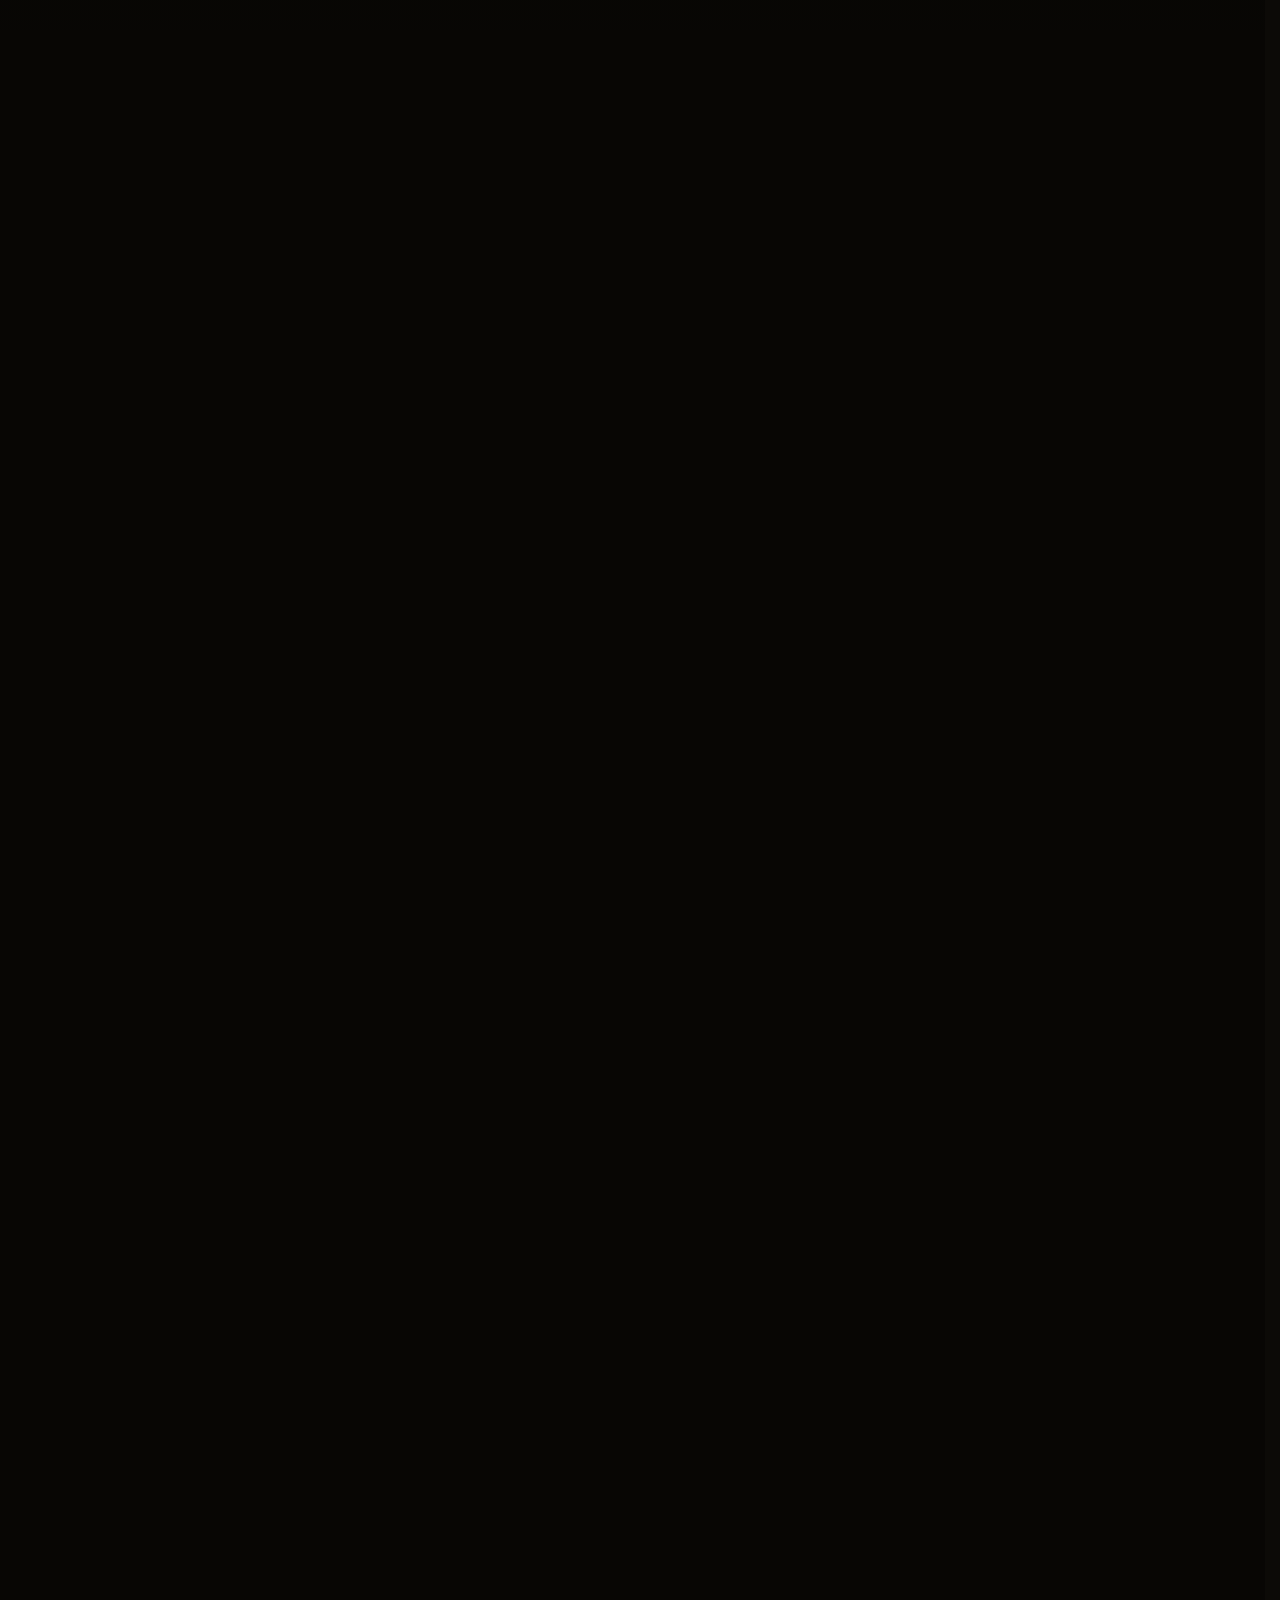
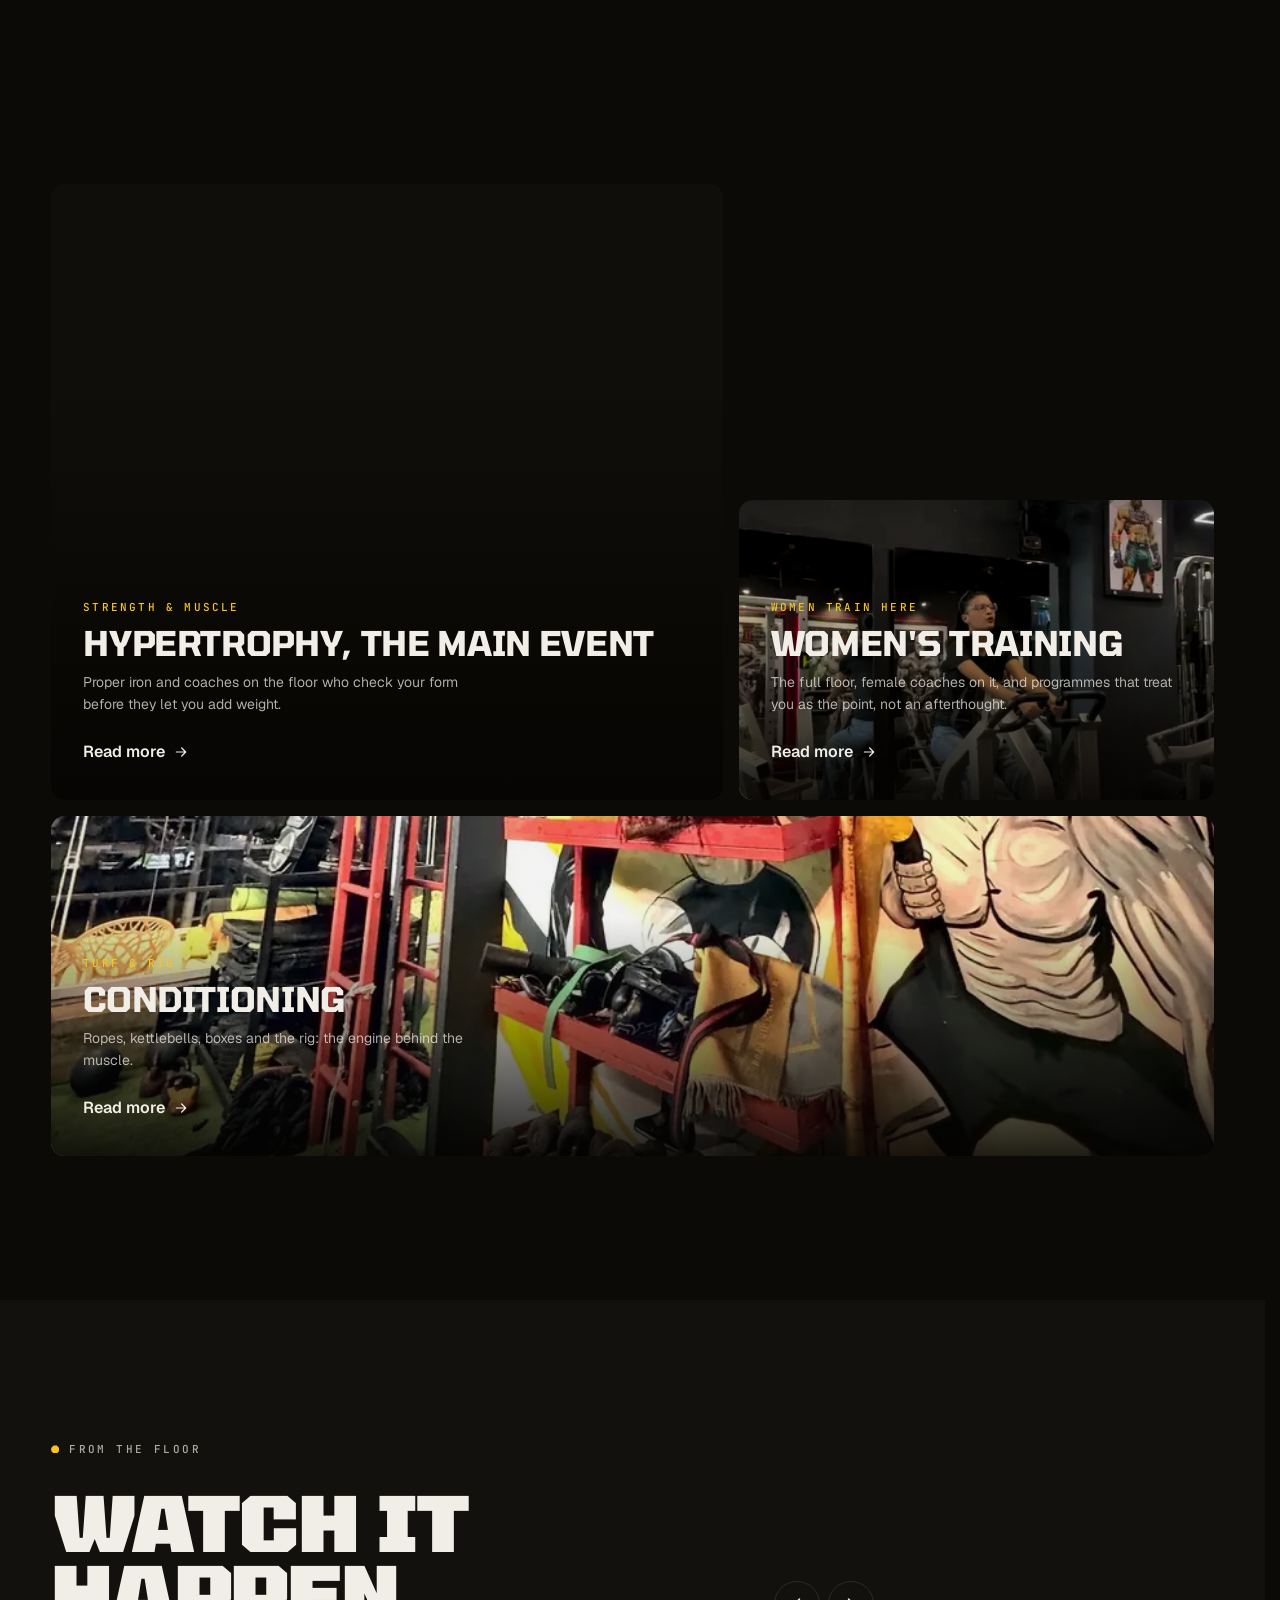
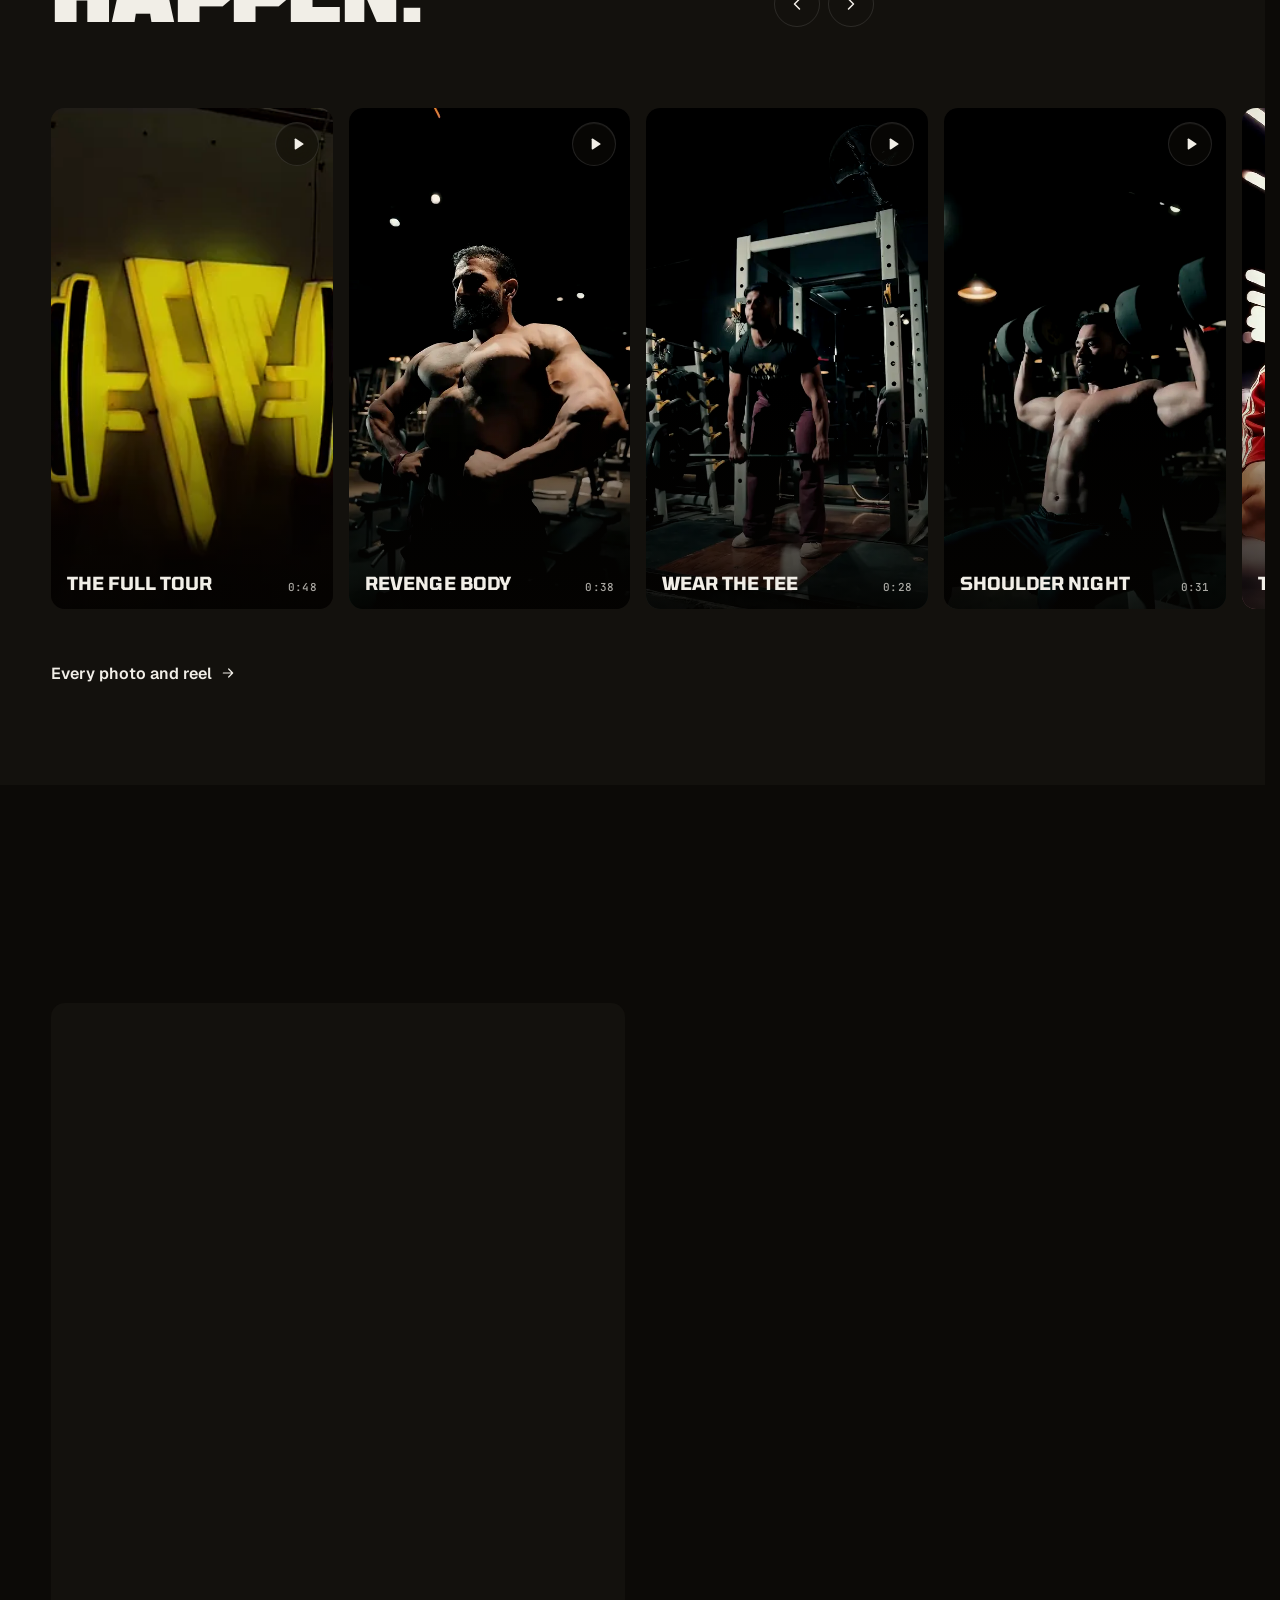
==== commit 629f429d: "New gym-tour footage across the site; six-reasons cards fixed on phones - Full 48s tour (letterbox c" ====
--- a/index.html
+++ b/index.html
@@ -37,7 +37,7 @@
   </div>
 </header>
 <div class="menu glass-strong" id="menu" aria-hidden="true" aria-label="Site menu">
-  <ul class="menu__list"><li style="--i:0"><a href="index.html" aria-current="page"><img class="menu__th" src="media/poster/hero-portrait.webp" alt="" width="52" height="52" loading="lazy" decoding="async"><span class="menu__t"><b>Home</b><small>Video, the machine, the Halo</small></span><svg viewBox="0 0 24 24" fill="none" stroke="currentColor" stroke-width="1.8" stroke-linecap="round" stroke-linejoin="round" aria-hidden="true"><path d="M5 12h14M13 6l6 6-6 6"/></svg></a></li><li style="--i:1"><a href="training.html"><img class="menu__th" src="media/poster/back-close-grip-pulldown.webp" alt="" width="52" height="52" loading="lazy" decoding="async"><span class="menu__t"><b>Training</b><small>Programmes, Back Series, arm lab</small></span><svg viewBox="0 0 24 24" fill="none" stroke="currentColor" stroke-width="1.8" stroke-linecap="round" stroke-linejoin="round" aria-hidden="true"><path d="M5 12h14M13 6l6 6-6 6"/></svg></a></li><li style="--i:2"><a href="floor.html"><img class="menu__th" src="media/img/floor-dumbbells-900.webp" alt="" width="52" height="52" loading="lazy" decoding="async"><span class="menu__t"><b>The Floor</b><small>Every photo and reel</small></span><svg viewBox="0 0 24 24" fill="none" stroke="currentColor" stroke-width="1.8" stroke-linecap="round" stroke-linejoin="round" aria-hidden="true"><path d="M5 12h14M13 6l6 6-6 6"/></svg></a></li><li style="--i:3"><a href="coaches.html"><img class="menu__th" src="media/poster/reel-the-tee.webp" alt="" width="52" height="52" loading="lazy" decoding="async"><span class="menu__t"><b>Coaches</b><small>The team and personal training</small></span><svg viewBox="0 0 24 24" fill="none" stroke="currentColor" stroke-width="1.8" stroke-linecap="round" stroke-linejoin="round" aria-hidden="true"><path d="M5 12h14M13 6l6 6-6 6"/></svg></a></li><li style="--i:4"><a href="membership.html"><img class="menu__th" src="media/img/floor-nautilus-900.webp" alt="" width="52" height="52" loading="lazy" decoding="async"><span class="menu__t"><b>Membership</b><small>Plans, FAQ, enquire</small></span><svg viewBox="0 0 24 24" fill="none" stroke="currentColor" stroke-width="1.8" stroke-linecap="round" stroke-linejoin="round" aria-hidden="true"><path d="M5 12h14M13 6l6 6-6 6"/></svg></a></li><li style="--i:5"><a href="visit.html"><img class="menu__th" src="media/img/floor-cables-900.webp" alt="" width="52" height="52" loading="lazy" decoding="async"><span class="menu__t"><b>Visit</b><small>Timings, map, directions</small></span><svg viewBox="0 0 24 24" fill="none" stroke="currentColor" stroke-width="1.8" stroke-linecap="round" stroke-linejoin="round" aria-hidden="true"><path d="M5 12h14M13 6l6 6-6 6"/></svg></a></li></ul>
+  <ul class="menu__list"><li style="--i:0"><a href="index.html" aria-current="page"><img class="menu__th" src="media/poster/hero-portrait.webp" alt="" width="52" height="52" loading="lazy" decoding="async"><span class="menu__t"><b>Home</b><small>Video, the machine, the Halo</small></span><svg viewBox="0 0 24 24" fill="none" stroke="currentColor" stroke-width="1.8" stroke-linecap="round" stroke-linejoin="round" aria-hidden="true"><path d="M5 12h14M13 6l6 6-6 6"/></svg></a></li><li style="--i:1"><a href="training.html"><img class="menu__th" src="media/poster/back-close-grip-pulldown.webp" alt="" width="52" height="52" loading="lazy" decoding="async"><span class="menu__t"><b>Training</b><small>Programmes, Back Series, arm lab</small></span><svg viewBox="0 0 24 24" fill="none" stroke="currentColor" stroke-width="1.8" stroke-linecap="round" stroke-linejoin="round" aria-hidden="true"><path d="M5 12h14M13 6l6 6-6 6"/></svg></a></li><li style="--i:2"><a href="floor.html"><img class="menu__th" src="media/img/tour-led-900.webp" alt="" width="52" height="52" loading="lazy" decoding="async"><span class="menu__t"><b>The Floor</b><small>Every photo and reel</small></span><svg viewBox="0 0 24 24" fill="none" stroke="currentColor" stroke-width="1.8" stroke-linecap="round" stroke-linejoin="round" aria-hidden="true"><path d="M5 12h14M13 6l6 6-6 6"/></svg></a></li><li style="--i:3"><a href="coaches.html"><img class="menu__th" src="media/poster/reel-the-tee.webp" alt="" width="52" height="52" loading="lazy" decoding="async"><span class="menu__t"><b>Coaches</b><small>The team and personal training</small></span><svg viewBox="0 0 24 24" fill="none" stroke="currentColor" stroke-width="1.8" stroke-linecap="round" stroke-linejoin="round" aria-hidden="true"><path d="M5 12h14M13 6l6 6-6 6"/></svg></a></li><li style="--i:4"><a href="membership.html"><img class="menu__th" src="media/img/floor-nautilus-900.webp" alt="" width="52" height="52" loading="lazy" decoding="async"><span class="menu__t"><b>Membership</b><small>Plans, FAQ, enquire</small></span><svg viewBox="0 0 24 24" fill="none" stroke="currentColor" stroke-width="1.8" stroke-linecap="round" stroke-linejoin="round" aria-hidden="true"><path d="M5 12h14M13 6l6 6-6 6"/></svg></a></li><li style="--i:5"><a href="visit.html"><img class="menu__th" src="media/img/tour-sign-900.webp" alt="" width="52" height="52" loading="lazy" decoding="async"><span class="menu__t"><b>Visit</b><small>Timings, map, directions</small></span><svg viewBox="0 0 24 24" fill="none" stroke="currentColor" stroke-width="1.8" stroke-linecap="round" stroke-linejoin="round" aria-hidden="true"><path d="M5 12h14M13 6l6 6-6 6"/></svg></a></li></ul>
   <div class="menu__foot">
     <p class="status" data-status><i></i><span>Checking timings</span></p>
     <div class="menu__chips">
@@ -103,7 +103,7 @@
       <h2 class="display-s" id="ap-h" data-rise style="margin-top:22px">We're sorry.</h2>
       <p class="lede" style="margin-top:24px" data-fade>Six reasons people pay more to train here, and drive across town to do it.</p>
       <div class="apology__count" aria-hidden="true"><b>01</b><span>/ 06</span><span class="apology__bar"><i></i></span></div>
-      <figure class="apology__vid"><img src="media/poster/reel-shoulders.webp" alt="" width="540" height="960" loading="lazy" decoding="async"><video data-loop data-src="media/video/reel-shoulders" preload="none" muted playsinline aria-hidden="true"></video><figcaption class="glass"><i></i>On the floor tonight</figcaption></figure>
+      <figure class="apology__vid"><img src="media/poster/tour-ceiling.webp" alt="" width="832" height="464" loading="lazy" decoding="async"><video data-loop data-src="media/video/tour-ceiling" preload="none" muted playsinline aria-hidden="true"></video><figcaption class="glass"><i></i>On the floor tonight</figcaption></figure>
     </div>
     <div class="apology__stage swipe"><article class="apology__item">
         <figure class="apology__ph" style="margin:0"><img src="media/img/floor-smith-900.webp" srcset="media/img/floor-smith-900.webp 900w, media/img/floor-smith-1600.webp 1600w" sizes="(max-width: 900px) 100vw, 55vw" alt="Smith machine and adjustable bench on the main floor" loading="lazy" decoding="async"></figure>
@@ -112,7 +112,7 @@
         <figure class="apology__ph" style="margin:0"><img src="media/img/floor-functional-900.webp" srcset="media/img/floor-functional-900.webp 900w, media/img/floor-functional-1600.webp 1600w" sizes="(max-width: 900px) 100vw, 55vw" alt="Red climbing rig and the painted mural by the turf" loading="lazy" decoding="async"></figure>
         <p class="apology__line">We choose quality, cleanliness and experience over <span class="gold">cutting corners.</span></p>
       </article><article class="apology__item">
-        <figure class="apology__ph" style="margin:0"><img src="media/img/floor-machines-900.webp" srcset="media/img/floor-machines-900.webp 900w, media/img/floor-machines-1600.webp 1600w" sizes="(max-width: 900px) 100vw, 55vw" alt="Leg extension and hip machines beside the turf lane" loading="lazy" decoding="async"></figure>
+        <figure class="apology__ph" style="margin:0"><img src="media/img/tour-rack-900.webp" width="720" height="404" alt="Rows of branded round dumbbells racked heavy on the floor" loading="lazy" decoding="async"></figure>
         <p class="apology__line">Top-tier equipment from the <span class="gold">best brands.</span></p>
       </article><article class="apology__item">
         <figure class="apology__ph" style="margin:0"><img src="media/img/floor-graffiti-900.webp" srcset="media/img/floor-graffiti-900.webp 900w, media/img/floor-graffiti-1600.webp 1600w" sizes="(max-width: 900px) 100vw, 55vw" alt="Squat rack and assisted dip station in front of the graffiti wall" loading="lazy" decoding="async"></figure>
@@ -121,7 +121,7 @@
         <figure class="apology__ph" style="margin:0"><img src="media/img/floor-legpress-900.webp" srcset="media/img/floor-legpress-900.webp 900w, media/img/floor-legpress-1600.webp 1600w" sizes="(max-width: 900px) 100vw, 55vw" alt="Plate-loaded leg press loaded with 15 kg plates" loading="lazy" decoding="async"></figure>
         <p class="apology__line">We exceed expectations, value our members and <span class="gold">listen.</span></p>
       </article><article class="apology__item">
-        <figure class="apology__ph" style="margin:0"><img src="media/img/floor-cables-900.webp" srcset="media/img/floor-cables-900.webp 900w, media/img/floor-cables-1600.webp 1600w" sizes="(max-width: 900px) 100vw, 55vw" alt="Nautilus cable towers and mirrors on the machine floor" loading="lazy" decoding="async"></figure>
+        <figure class="apology__ph" style="margin:0"><img src="media/img/wall-art-900.webp" width="872" height="1600" style="object-position:50% 38%" alt="The new art wall: framed prints on black panels above the barbell rack" loading="lazy" decoding="async"></figure>
         <p class="apology__line">We're always finding ways to <span class="gold">improve our space.</span></p>
       </article></div>
   </div>
@@ -167,7 +167,7 @@
 <section class="sec alt" id="reels" aria-labelledby="rl-h" style="padding-bottom:var(--space-3xl)">
   <div class="wrap"><div class="head"><p class="label" data-fade>From the floor</p><h2 class="h2" id="rl-h" data-rise>Watch it happen.</h2>
     <div style="display:flex;justify-content:space-between;align-items:end;gap:20px;flex-wrap:wrap"><p class="lede" data-fade>Straight from our feed. Tap one for sound.</p><div class="rail-ctl"><button class="icon-btn" type="button" data-rail="rail-home" data-dir="prev" aria-label="Scroll reels back"><svg viewBox="0 0 24 24" fill="none" stroke="currentColor" stroke-width="1.8" stroke-linecap="round" stroke-linejoin="round" aria-hidden="true"><path d="M15 6l-6 6 6 6"/></svg></button><button class="icon-btn" type="button" data-rail="rail-home" data-dir="next" aria-label="Scroll reels forward"><svg viewBox="0 0 24 24" fill="none" stroke="currentColor" stroke-width="1.8" stroke-linecap="round" stroke-linejoin="round" aria-hidden="true"><path d="M9 6l6 6-6 6"/></svg></button></div></div></div></div>
-  <div class="rail" id="rail-home" data-fade><button class="reel" type="button" data-lb="reels" data-src="media/video/reel-revenge" data-poster="media/poster/reel-revenge.webp" data-hover-video aria-label="Play: Revenge body"><img src="media/poster/reel-revenge.webp" alt="" width="540" height="960" loading="lazy" decoding="async"><video data-src="media/video/reel-revenge" preload="none" muted playsinline aria-hidden="true"></video><span class="reel__play glass"><svg viewBox="0 0 24 24" fill="currentColor" aria-hidden="true"><path d="M7 4.8v14.4c0 .8.9 1.3 1.6.9l11.3-7.2c.6-.4.6-1.4 0-1.8L8.6 3.9C7.9 3.5 7 4 7 4.8z"/></svg></span><span class="reel__t"><b>Revenge body</b><span class="mono">0:38</span></span></button><button class="reel" type="button" data-lb="reels" data-src="media/video/reel-the-tee" data-poster="media/poster/reel-the-tee.webp" data-hover-video aria-label="Play: Wear the tee"><img src="media/poster/reel-the-tee.webp" alt="" width="540" height="960" loading="lazy" decoding="async"><video data-src="media/video/reel-the-tee" preload="none" muted playsinline aria-hidden="true"></video><span class="reel__play glass"><svg viewBox="0 0 24 24" fill="currentColor" aria-hidden="true"><path d="M7 4.8v14.4c0 .8.9 1.3 1.6.9l11.3-7.2c.6-.4.6-1.4 0-1.8L8.6 3.9C7.9 3.5 7 4 7 4.8z"/></svg></span><span class="reel__t"><b>Wear the tee</b><span class="mono">0:28</span></span></button><button class="reel" type="button" data-lb="reels" data-src="media/video/reel-shoulders" data-poster="media/poster/reel-shoulders.webp" data-hover-video aria-label="Play: Shoulder night"><img src="media/poster/reel-shoulders.webp" alt="" width="540" height="960" loading="lazy" decoding="async"><video data-src="media/video/reel-shoulders" preload="none" muted playsinline aria-hidden="true"></video><span class="reel__play glass"><svg viewBox="0 0 24 24" fill="currentColor" aria-hidden="true"><path d="M7 4.8v14.4c0 .8.9 1.3 1.6.9l11.3-7.2c.6-.4.6-1.4 0-1.8L8.6 3.9C7.9 3.5 7 4 7 4.8z"/></svg></span><span class="reel__t"><b>Shoulder night</b><span class="mono">0:31</span></span></button><button class="reel" type="button" data-lb="reels" data-src="media/video/reel-red-set" data-poster="media/poster/reel-red-set.webp" data-hover-video aria-label="Play: The red set"><img src="media/poster/reel-red-set.webp" alt="" width="540" height="960" loading="lazy" decoding="async"><video data-src="media/video/reel-red-set" preload="none" muted playsinline aria-hidden="true"></video><span class="reel__play glass"><svg viewBox="0 0 24 24" fill="currentColor" aria-hidden="true"><path d="M7 4.8v14.4c0 .8.9 1.3 1.6.9l11.3-7.2c.6-.4.6-1.4 0-1.8L8.6 3.9C7.9 3.5 7 4 7 4.8z"/></svg></span><span class="reel__t"><b>The red set</b><span class="mono">0:22</span></span></button><button class="reel" type="button" data-lb="reels" data-src="media/video/reel-ladies-session" data-poster="media/poster/reel-ladies-session.webp" data-hover-video aria-label="Play: Her session"><img src="media/poster/reel-ladies-session.webp" alt="" width="540" height="960" loading="lazy" decoding="async"><video data-src="media/video/reel-ladies-session" preload="none" muted playsinline aria-hidden="true"></video><span class="reel__play glass"><svg viewBox="0 0 24 24" fill="currentColor" aria-hidden="true"><path d="M7 4.8v14.4c0 .8.9 1.3 1.6.9l11.3-7.2c.6-.4.6-1.4 0-1.8L8.6 3.9C7.9 3.5 7 4 7 4.8z"/></svg></span><span class="reel__t"><b>Her session</b><span class="mono">0:50</span></span></button><button class="reel" type="button" data-lb="reels" data-src="media/video/reel-new-training" data-poster="media/poster/reel-new-training.webp" data-hover-video aria-label="Play: New programmes"><img src="media/poster/reel-new-training.webp" alt="" width="540" height="960" loading="lazy" decoding="async"><video data-src="media/video/reel-new-training" preload="none" muted playsinline aria-hidden="true"></video><span class="reel__play glass"><svg viewBox="0 0 24 24" fill="currentColor" aria-hidden="true"><path d="M7 4.8v14.4c0 .8.9 1.3 1.6.9l11.3-7.2c.6-.4.6-1.4 0-1.8L8.6 3.9C7.9 3.5 7 4 7 4.8z"/></svg></span><span class="reel__t"><b>New programmes</b><span class="mono">0:25</span></span></button><button class="reel" type="button" data-lb="reels" data-src="media/video/reel-secret-exercise" data-poster="media/poster/reel-secret-exercise.webp" data-hover-video aria-label="Play: The secret exercise"><img src="media/poster/reel-secret-exercise.webp" alt="" width="540" height="960" loading="lazy" decoding="async"><video data-src="media/video/reel-secret-exercise" preload="none" muted playsinline aria-hidden="true"></video><span class="reel__play glass"><svg viewBox="0 0 24 24" fill="currentColor" aria-hidden="true"><path d="M7 4.8v14.4c0 .8.9 1.3 1.6.9l11.3-7.2c.6-.4.6-1.4 0-1.8L8.6 3.9C7.9 3.5 7 4 7 4.8z"/></svg></span><span class="reel__t"><b>The secret exercise</b><span class="mono">0:23</span></span></button><button class="reel" type="button" data-lb="reels" data-src="media/video/reel-favourite-machine" data-poster="media/poster/reel-favourite-machine.webp" data-hover-video aria-label="Play: Favourite machine"><img src="media/poster/reel-favourite-machine.webp" alt="" width="540" height="960" loading="lazy" decoding="async"><video data-src="media/video/reel-favourite-machine" preload="none" muted playsinline aria-hidden="true"></video><span class="reel__play glass"><svg viewBox="0 0 24 24" fill="currentColor" aria-hidden="true"><path d="M7 4.8v14.4c0 .8.9 1.3 1.6.9l11.3-7.2c.6-.4.6-1.4 0-1.8L8.6 3.9C7.9 3.5 7 4 7 4.8z"/></svg></span><span class="reel__t"><b>Favourite machine</b><span class="mono">0:10</span></span></button><button class="reel" type="button" data-lb="reels" data-src="media/video/reel-excuse-me" data-poster="media/poster/reel-excuse-me.webp" data-hover-video aria-label="Play: Are you using these?"><img src="media/poster/reel-excuse-me.webp" alt="" width="540" height="960" loading="lazy" decoding="async"><video data-src="media/video/reel-excuse-me" preload="none" muted playsinline aria-hidden="true"></video><span class="reel__play glass"><svg viewBox="0 0 24 24" fill="currentColor" aria-hidden="true"><path d="M7 4.8v14.4c0 .8.9 1.3 1.6.9l11.3-7.2c.6-.4.6-1.4 0-1.8L8.6 3.9C7.9 3.5 7 4 7 4.8z"/></svg></span><span class="reel__t"><b>"Are you using these?"</b><span class="mono">0:10</span></span></button><button class="reel" type="button" data-lb="reels" data-src="media/video/reel-ladies-floor" data-poster="media/poster/reel-ladies-floor.webp" data-hover-video aria-label="Play: Ladies on the floor"><img src="media/poster/reel-ladies-floor.webp" alt="" width="540" height="960" loading="lazy" decoding="async"><video data-src="media/video/reel-ladies-floor" preload="none" muted playsinline aria-hidden="true"></video><span class="reel__play glass"><svg viewBox="0 0 24 24" fill="currentColor" aria-hidden="true"><path d="M7 4.8v14.4c0 .8.9 1.3 1.6.9l11.3-7.2c.6-.4.6-1.4 0-1.8L8.6 3.9C7.9 3.5 7 4 7 4.8z"/></svg></span><span class="reel__t"><b>Ladies on the floor</b><span class="mono">1:11</span></span></button></div>
+  <div class="rail" id="rail-home" data-fade><button class="reel" type="button" data-lb="reels" data-src="media/video/tour-full" data-poster="media/poster/tour-full.webp" data-hover-video aria-label="Play: The full tour"><img src="media/img/tour-glow-900.webp" alt="" width="720" height="404" loading="lazy" decoding="async"><video data-src="media/video/tour-full" preload="none" muted playsinline aria-hidden="true"></video><span class="reel__play glass"><svg viewBox="0 0 24 24" fill="currentColor" aria-hidden="true"><path d="M7 4.8v14.4c0 .8.9 1.3 1.6.9l11.3-7.2c.6-.4.6-1.4 0-1.8L8.6 3.9C7.9 3.5 7 4 7 4.8z"/></svg></span><span class="reel__t"><b>The full tour</b><span class="mono">0:48</span></span></button><button class="reel" type="button" data-lb="reels" data-src="media/video/reel-revenge" data-poster="media/poster/reel-revenge.webp" data-hover-video aria-label="Play: Revenge body"><img src="media/poster/reel-revenge.webp" alt="" width="540" height="960" loading="lazy" decoding="async"><video data-src="media/video/reel-revenge" preload="none" muted playsinline aria-hidden="true"></video><span class="reel__play glass"><svg viewBox="0 0 24 24" fill="currentColor" aria-hidden="true"><path d="M7 4.8v14.4c0 .8.9 1.3 1.6.9l11.3-7.2c.6-.4.6-1.4 0-1.8L8.6 3.9C7.9 3.5 7 4 7 4.8z"/></svg></span><span class="reel__t"><b>Revenge body</b><span class="mono">0:38</span></span></button><button class="reel" type="button" data-lb="reels" data-src="media/video/reel-the-tee" data-poster="media/poster/reel-the-tee.webp" data-hover-video aria-label="Play: Wear the tee"><img src="media/poster/reel-the-tee.webp" alt="" width="540" height="960" loading="lazy" decoding="async"><video data-src="media/video/reel-the-tee" preload="none" muted playsinline aria-hidden="true"></video><span class="reel__play glass"><svg viewBox="0 0 24 24" fill="currentColor" aria-hidden="true"><path d="M7 4.8v14.4c0 .8.9 1.3 1.6.9l11.3-7.2c.6-.4.6-1.4 0-1.8L8.6 3.9C7.9 3.5 7 4 7 4.8z"/></svg></span><span class="reel__t"><b>Wear the tee</b><span class="mono">0:28</span></span></button><button class="reel" type="button" data-lb="reels" data-src="media/video/reel-shoulders" data-poster="media/poster/reel-shoulders.webp" data-hover-video aria-label="Play: Shoulder night"><img src="media/poster/reel-shoulders.webp" alt="" width="540" height="960" loading="lazy" decoding="async"><video data-src="media/video/reel-shoulders" preload="none" muted playsinline aria-hidden="true"></video><span class="reel__play glass"><svg viewBox="0 0 24 24" fill="currentColor" aria-hidden="true"><path d="M7 4.8v14.4c0 .8.9 1.3 1.6.9l11.3-7.2c.6-.4.6-1.4 0-1.8L8.6 3.9C7.9 3.5 7 4 7 4.8z"/></svg></span><span class="reel__t"><b>Shoulder night</b><span class="mono">0:31</span></span></button><button class="reel" type="button" data-lb="reels" data-src="media/video/reel-red-set" data-poster="media/poster/reel-red-set.webp" data-hover-video aria-label="Play: The red set"><img src="media/poster/reel-red-set.webp" alt="" width="540" height="960" loading="lazy" decoding="async"><video data-src="media/video/reel-red-set" preload="none" muted playsinline aria-hidden="true"></video><span class="reel__play glass"><svg viewBox="0 0 24 24" fill="currentColor" aria-hidden="true"><path d="M7 4.8v14.4c0 .8.9 1.3 1.6.9l11.3-7.2c.6-.4.6-1.4 0-1.8L8.6 3.9C7.9 3.5 7 4 7 4.8z"/></svg></span><span class="reel__t"><b>The red set</b><span class="mono">0:22</span></span></button><button class="reel" type="button" data-lb="reels" data-src="media/video/reel-ladies-session" data-poster="media/poster/reel-ladies-session.webp" data-hover-video aria-label="Play: Her session"><img src="media/poster/reel-ladies-session.webp" alt="" width="540" height="960" loading="lazy" decoding="async"><video data-src="media/video/reel-ladies-session" preload="none" muted playsinline aria-hidden="true"></video><span class="reel__play glass"><svg viewBox="0 0 24 24" fill="currentColor" aria-hidden="true"><path d="M7 4.8v14.4c0 .8.9 1.3 1.6.9l11.3-7.2c.6-.4.6-1.4 0-1.8L8.6 3.9C7.9 3.5 7 4 7 4.8z"/></svg></span><span class="reel__t"><b>Her session</b><span class="mono">0:50</span></span></button><button class="reel" type="button" data-lb="reels" data-src="media/video/reel-new-training" data-poster="media/poster/reel-new-training.webp" data-hover-video aria-label="Play: New programmes"><img src="media/poster/reel-new-training.webp" alt="" width="540" height="960" loading="lazy" decoding="async"><video data-src="media/video/reel-new-training" preload="none" muted playsinline aria-hidden="true"></video><span class="reel__play glass"><svg viewBox="0 0 24 24" fill="currentColor" aria-hidden="true"><path d="M7 4.8v14.4c0 .8.9 1.3 1.6.9l11.3-7.2c.6-.4.6-1.4 0-1.8L8.6 3.9C7.9 3.5 7 4 7 4.8z"/></svg></span><span class="reel__t"><b>New programmes</b><span class="mono">0:25</span></span></button><button class="reel" type="button" data-lb="reels" data-src="media/video/reel-secret-exercise" data-poster="media/poster/reel-secret-exercise.webp" data-hover-video aria-label="Play: The secret exercise"><img src="media/poster/reel-secret-exercise.webp" alt="" width="540" height="960" loading="lazy" decoding="async"><video data-src="media/video/reel-secret-exercise" preload="none" muted playsinline aria-hidden="true"></video><span class="reel__play glass"><svg viewBox="0 0 24 24" fill="currentColor" aria-hidden="true"><path d="M7 4.8v14.4c0 .8.9 1.3 1.6.9l11.3-7.2c.6-.4.6-1.4 0-1.8L8.6 3.9C7.9 3.5 7 4 7 4.8z"/></svg></span><span class="reel__t"><b>The secret exercise</b><span class="mono">0:23</span></span></button><button class="reel" type="button" data-lb="reels" data-src="media/video/reel-favourite-machine" data-poster="media/poster/reel-favourite-machine.webp" data-hover-video aria-label="Play: Favourite machine"><img src="media/poster/reel-favourite-machine.webp" alt="" width="540" height="960" loading="lazy" decoding="async"><video data-src="media/video/reel-favourite-machine" preload="none" muted playsinline aria-hidden="true"></video><span class="reel__play glass"><svg viewBox="0 0 24 24" fill="currentColor" aria-hidden="true"><path d="M7 4.8v14.4c0 .8.9 1.3 1.6.9l11.3-7.2c.6-.4.6-1.4 0-1.8L8.6 3.9C7.9 3.5 7 4 7 4.8z"/></svg></span><span class="reel__t"><b>Favourite machine</b><span class="mono">0:10</span></span></button><button class="reel" type="button" data-lb="reels" data-src="media/video/reel-excuse-me" data-poster="media/poster/reel-excuse-me.webp" data-hover-video aria-label="Play: Are you using these?"><img src="media/poster/reel-excuse-me.webp" alt="" width="540" height="960" loading="lazy" decoding="async"><video data-src="media/video/reel-excuse-me" preload="none" muted playsinline aria-hidden="true"></video><span class="reel__play glass"><svg viewBox="0 0 24 24" fill="currentColor" aria-hidden="true"><path d="M7 4.8v14.4c0 .8.9 1.3 1.6.9l11.3-7.2c.6-.4.6-1.4 0-1.8L8.6 3.9C7.9 3.5 7 4 7 4.8z"/></svg></span><span class="reel__t"><b>"Are you using these?"</b><span class="mono">0:10</span></span></button><button class="reel" type="button" data-lb="reels" data-src="media/video/reel-ladies-floor" data-poster="media/poster/reel-ladies-floor.webp" data-hover-video aria-label="Play: Ladies on the floor"><img src="media/poster/reel-ladies-floor.webp" alt="" width="540" height="960" loading="lazy" decoding="async"><video data-src="media/video/reel-ladies-floor" preload="none" muted playsinline aria-hidden="true"></video><span class="reel__play glass"><svg viewBox="0 0 24 24" fill="currentColor" aria-hidden="true"><path d="M7 4.8v14.4c0 .8.9 1.3 1.6.9l11.3-7.2c.6-.4.6-1.4 0-1.8L8.6 3.9C7.9 3.5 7 4 7 4.8z"/></svg></span><span class="reel__t"><b>Ladies on the floor</b><span class="mono">1:11</span></span></button></div>
   <div class="wrap" style="margin-top:28px"><a class="tlink" href="floor.html">Every photo and reel <svg viewBox="0 0 24 24" fill="none" stroke="currentColor" stroke-width="1.8" stroke-linecap="round" stroke-linejoin="round" aria-hidden="true"><path d="M5 12h14M13 6l6 6-6 6"/></svg></a></div>
 </section>
 
--- a/css/site.css
+++ b/css/site.css
@@ -761,10 +761,17 @@
   .swipe-bar i{position:absolute;inset:0 auto 0 0;width:var(--w,30%);background:var(--color-gold);border-radius:2px;transform:translateX(var(--x,0));transition:transform .12s linear}
   /* the cards inside each rail */
   .tracks.swipe .track{min-height:440px}
-  .apology__stage.swipe{gap:12px}
-  .apology__stage.swipe .apology__item{display:flex;flex-direction:column;gap:14px}
-  .apology__stage.swipe .apology__ph{aspect-ratio:4/5}
-  .apology__stage.swipe .apology__line{font-size:1.15rem}
+  /* the apology on phones: each reason is one self-contained photo card, the line set on the photo,
+     so a peeking neighbour shows only picture, never half a sentence */
+  .apology__stage.swipe{gap:12px;grid-auto-columns:84%;counter-reset:ap;margin-top:var(--space-lg)}
+  .apology__stage.swipe .apology__item{position:relative;display:block;aspect-ratio:4/5;border-radius:var(--radius-lg);overflow:hidden;background:var(--color-paper-2);counter-increment:ap;isolation:isolate}
+  .apology__stage.swipe .apology__ph{position:absolute;inset:0;aspect-ratio:auto;border-radius:0}
+  .apology__stage.swipe .apology__ph::after{content:"";position:absolute;inset:0;background:linear-gradient(to top,oklch(10% .01 85 / .92) 0%,oklch(10% .01 85 / .55) 34%,transparent 62%)}
+  .apology__stage.swipe .apology__item::before{content:counter(ap,decimal-leading-zero) " / 06";position:absolute;top:12px;left:12px;z-index:2;padding:7px 10px;border-radius:var(--radius-pill);background:oklch(12% .01 85 / .6);-webkit-backdrop-filter:blur(8px);backdrop-filter:blur(8px);font:500 10.5px/1 var(--font-mono);letter-spacing:.14em;color:#fff}
+  .apology__stage.swipe .apology__line{position:absolute;left:18px;right:18px;bottom:18px;z-index:2;max-width:none;margin:0;font-size:clamp(1.15rem,5.4vw,1.4rem);line-height:1.12;color:#fff;text-wrap:balance}
+  .apology__stage.swipe .apology__line .gold{color:var(--color-gold)}
+  .apology__stage.swipe .apology__line{transition:opacity .35s var(--ease-out),transform .45s var(--ease-out)}
+  .apology__stage.swipe.is-tracked .apology__item:not(.is-cur) .apology__line{opacity:0;transform:translateY(10px)}
   .prog.swipe .prog__row{display:flex;flex-direction:column;gap:14px;padding:20px;border:1px solid var(--color-rule-soft);border-radius:var(--radius-lg);background:var(--color-paper-2)}
   .prog.swipe .prog__ph{order:-1;aspect-ratio:16/10}
   .prog.swipe .lede{font-size:var(--text-base)}
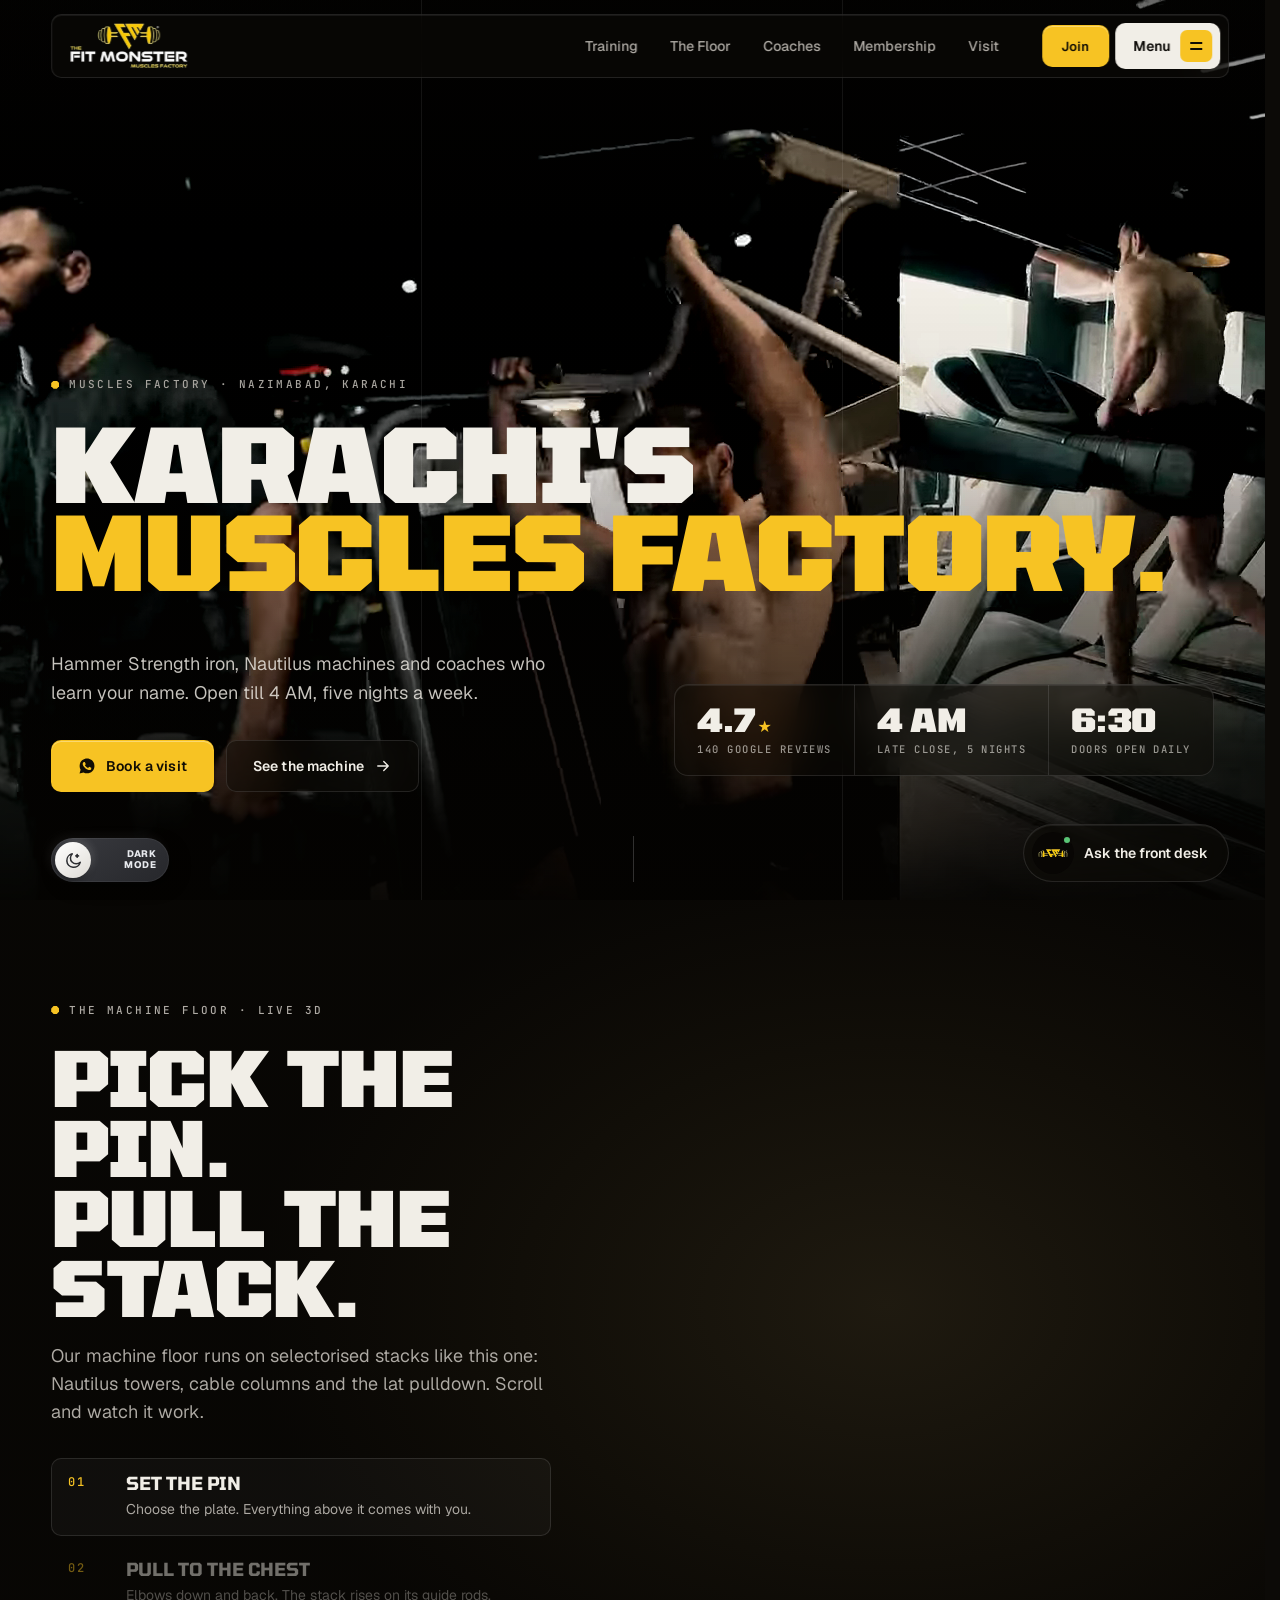
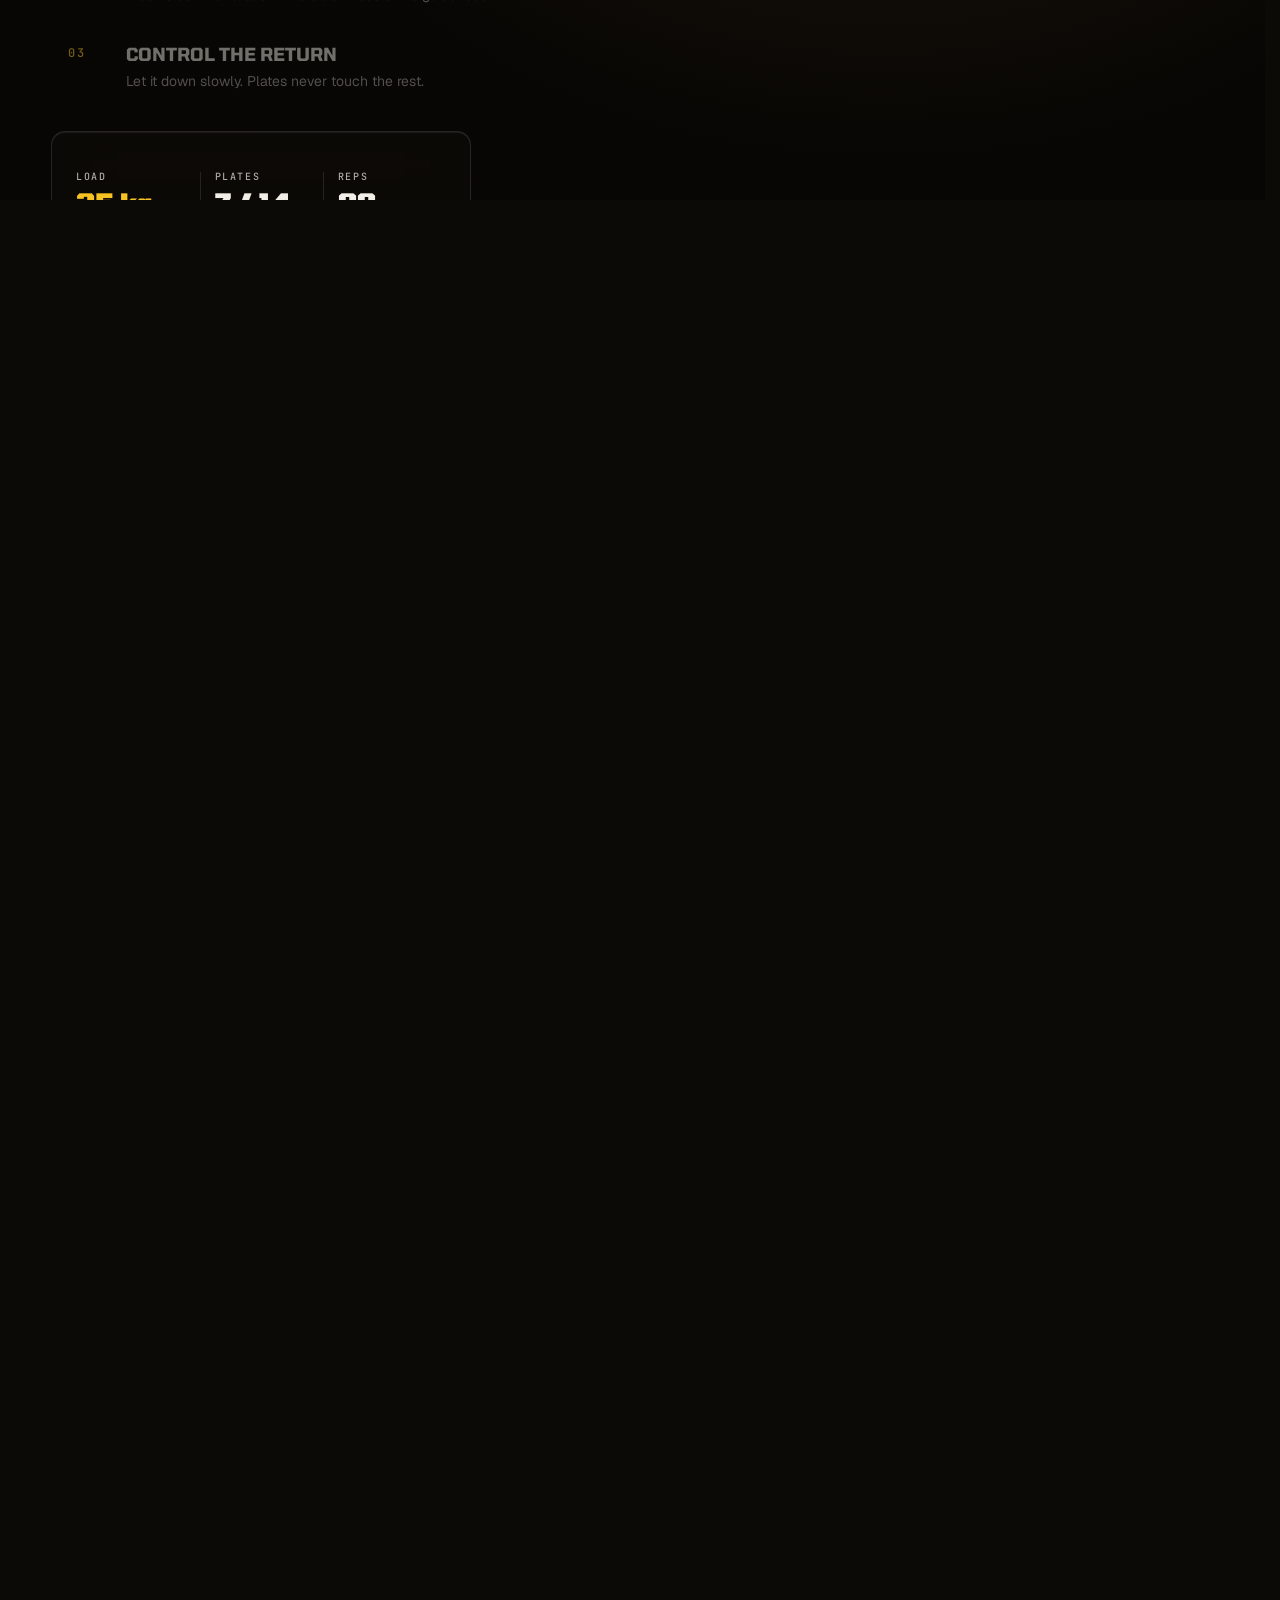
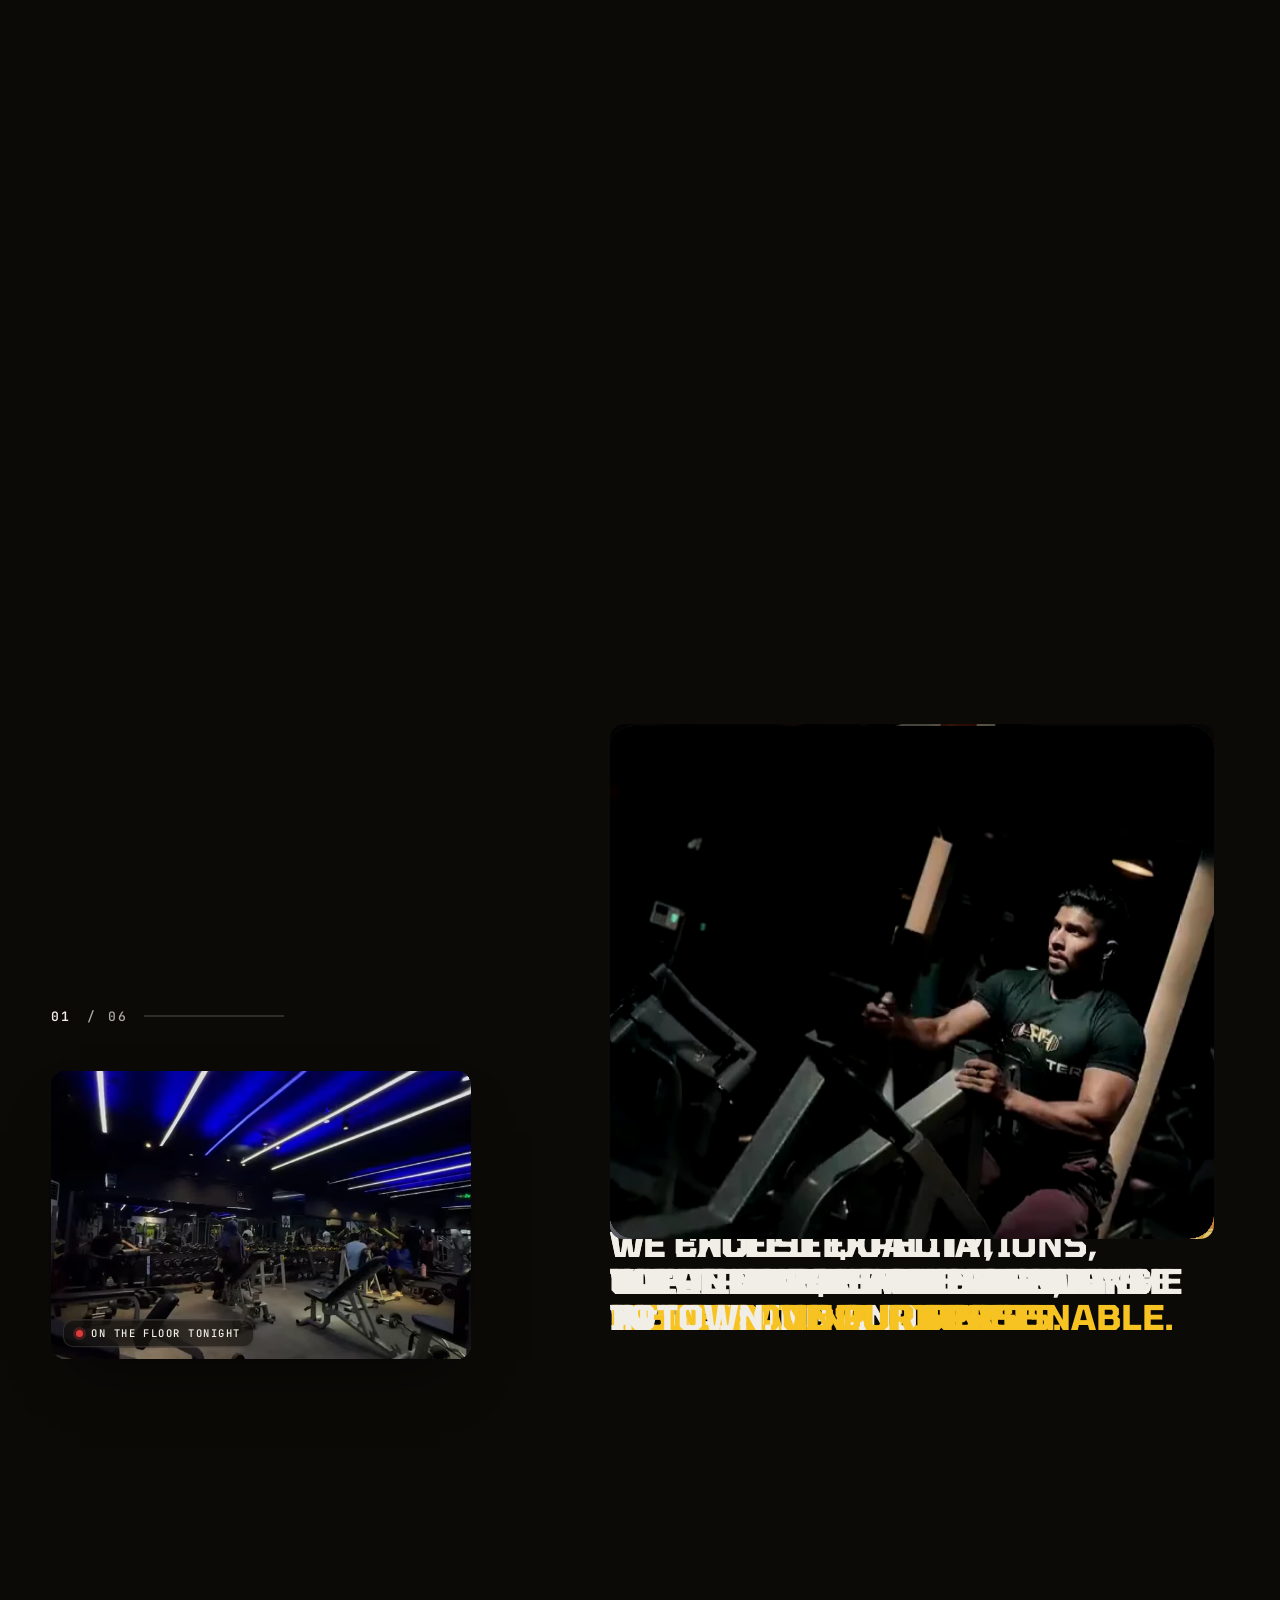
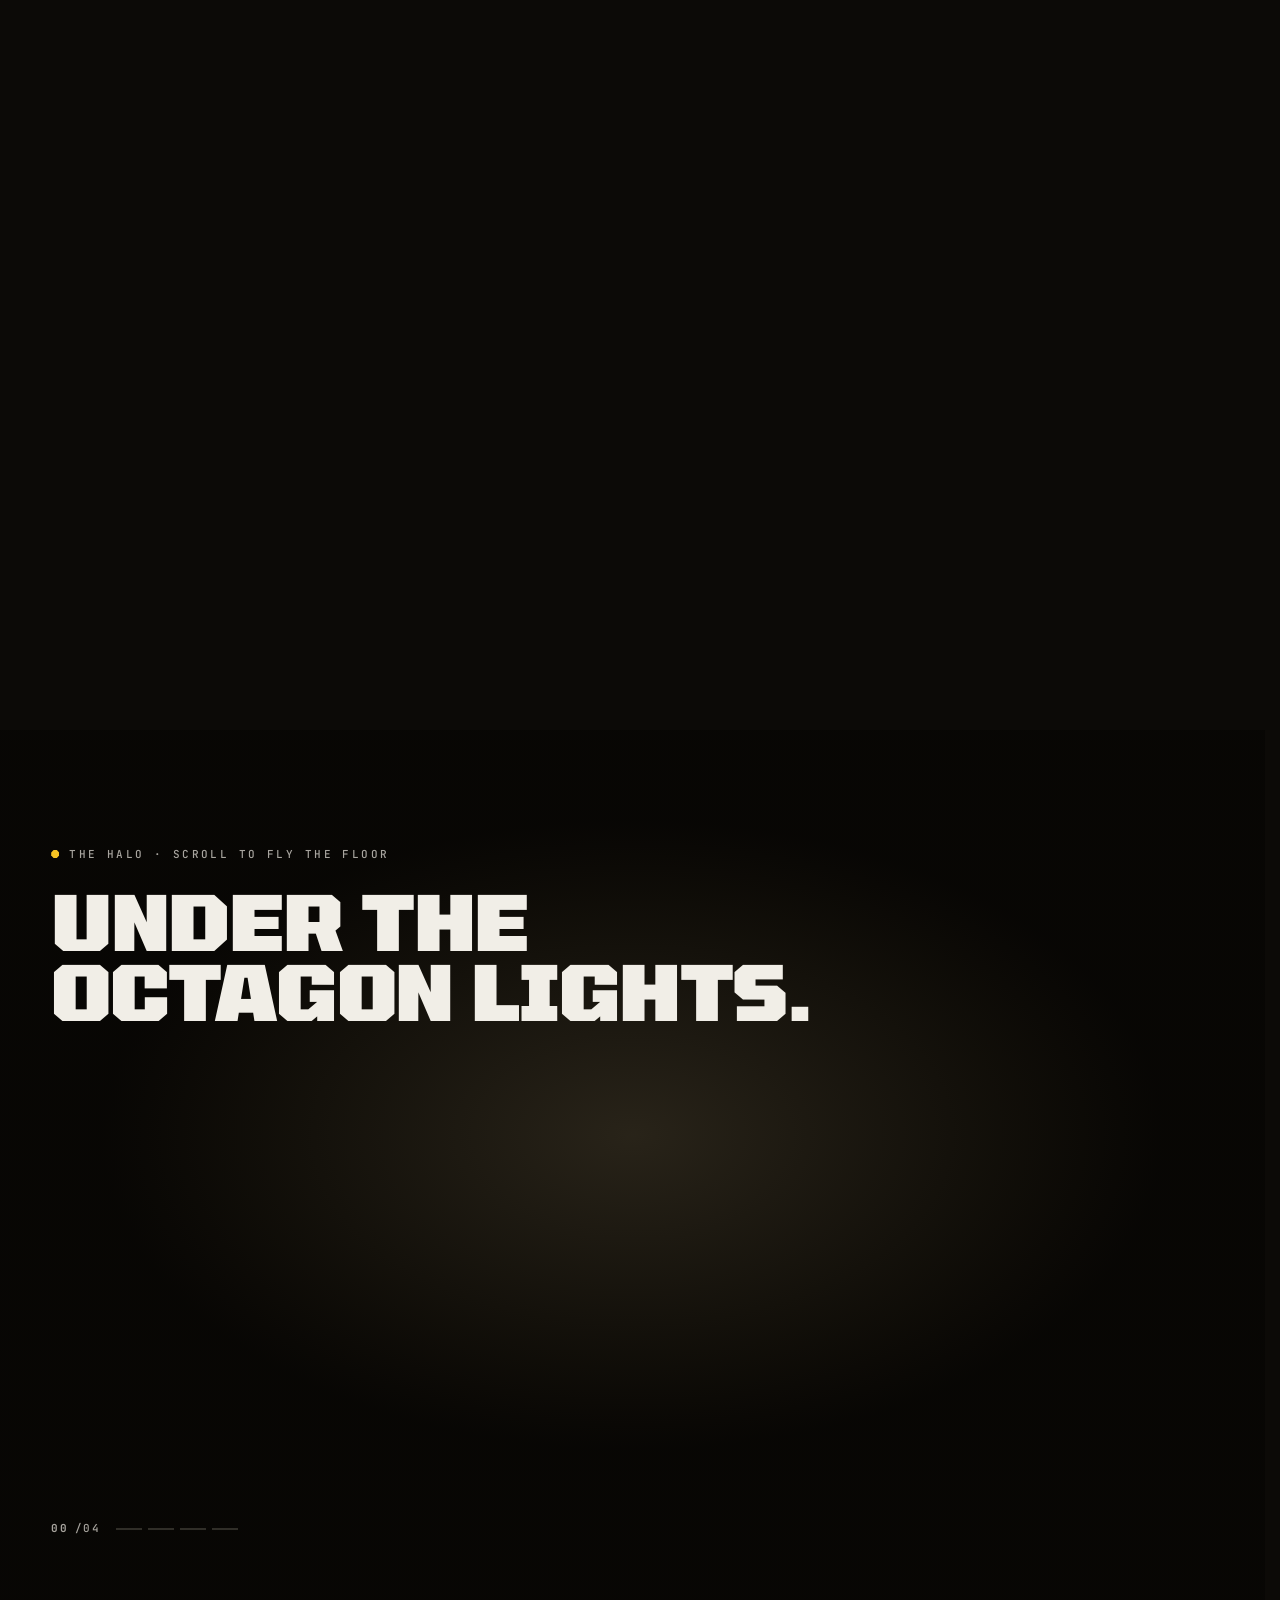
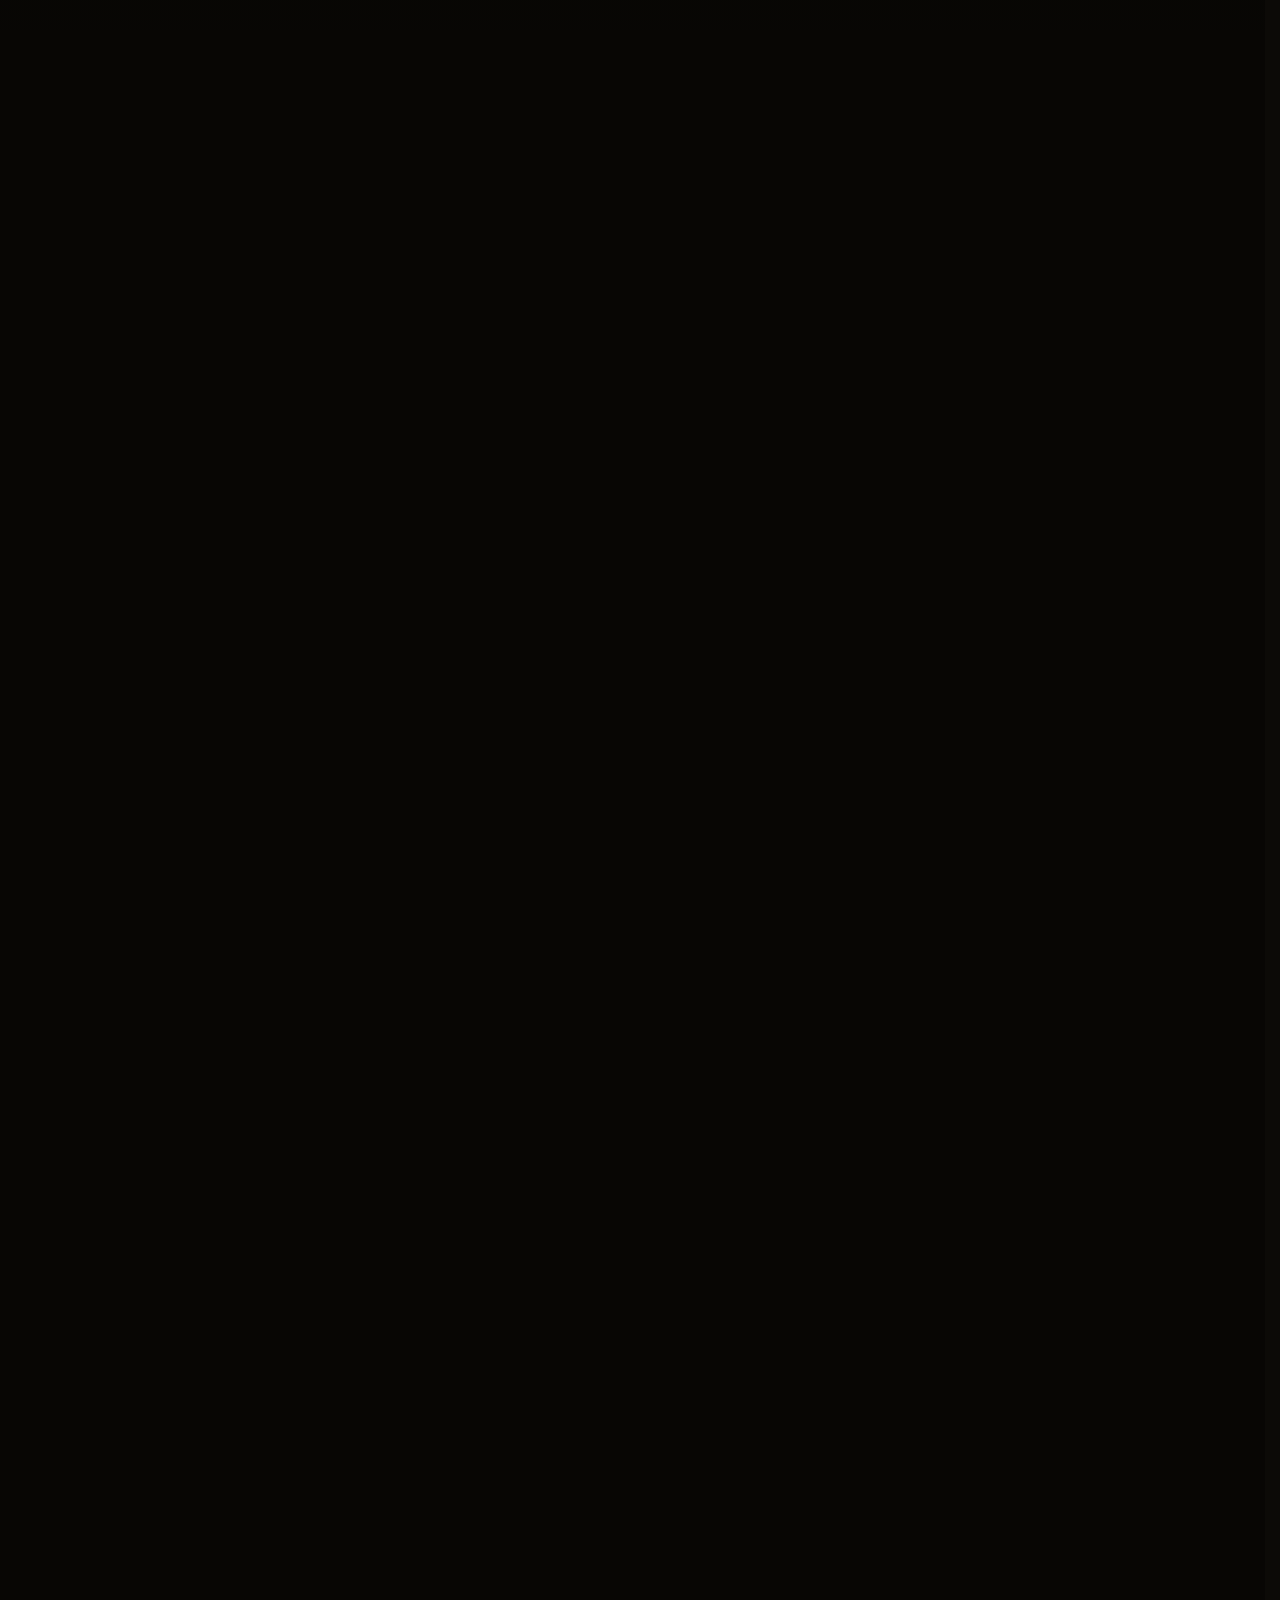
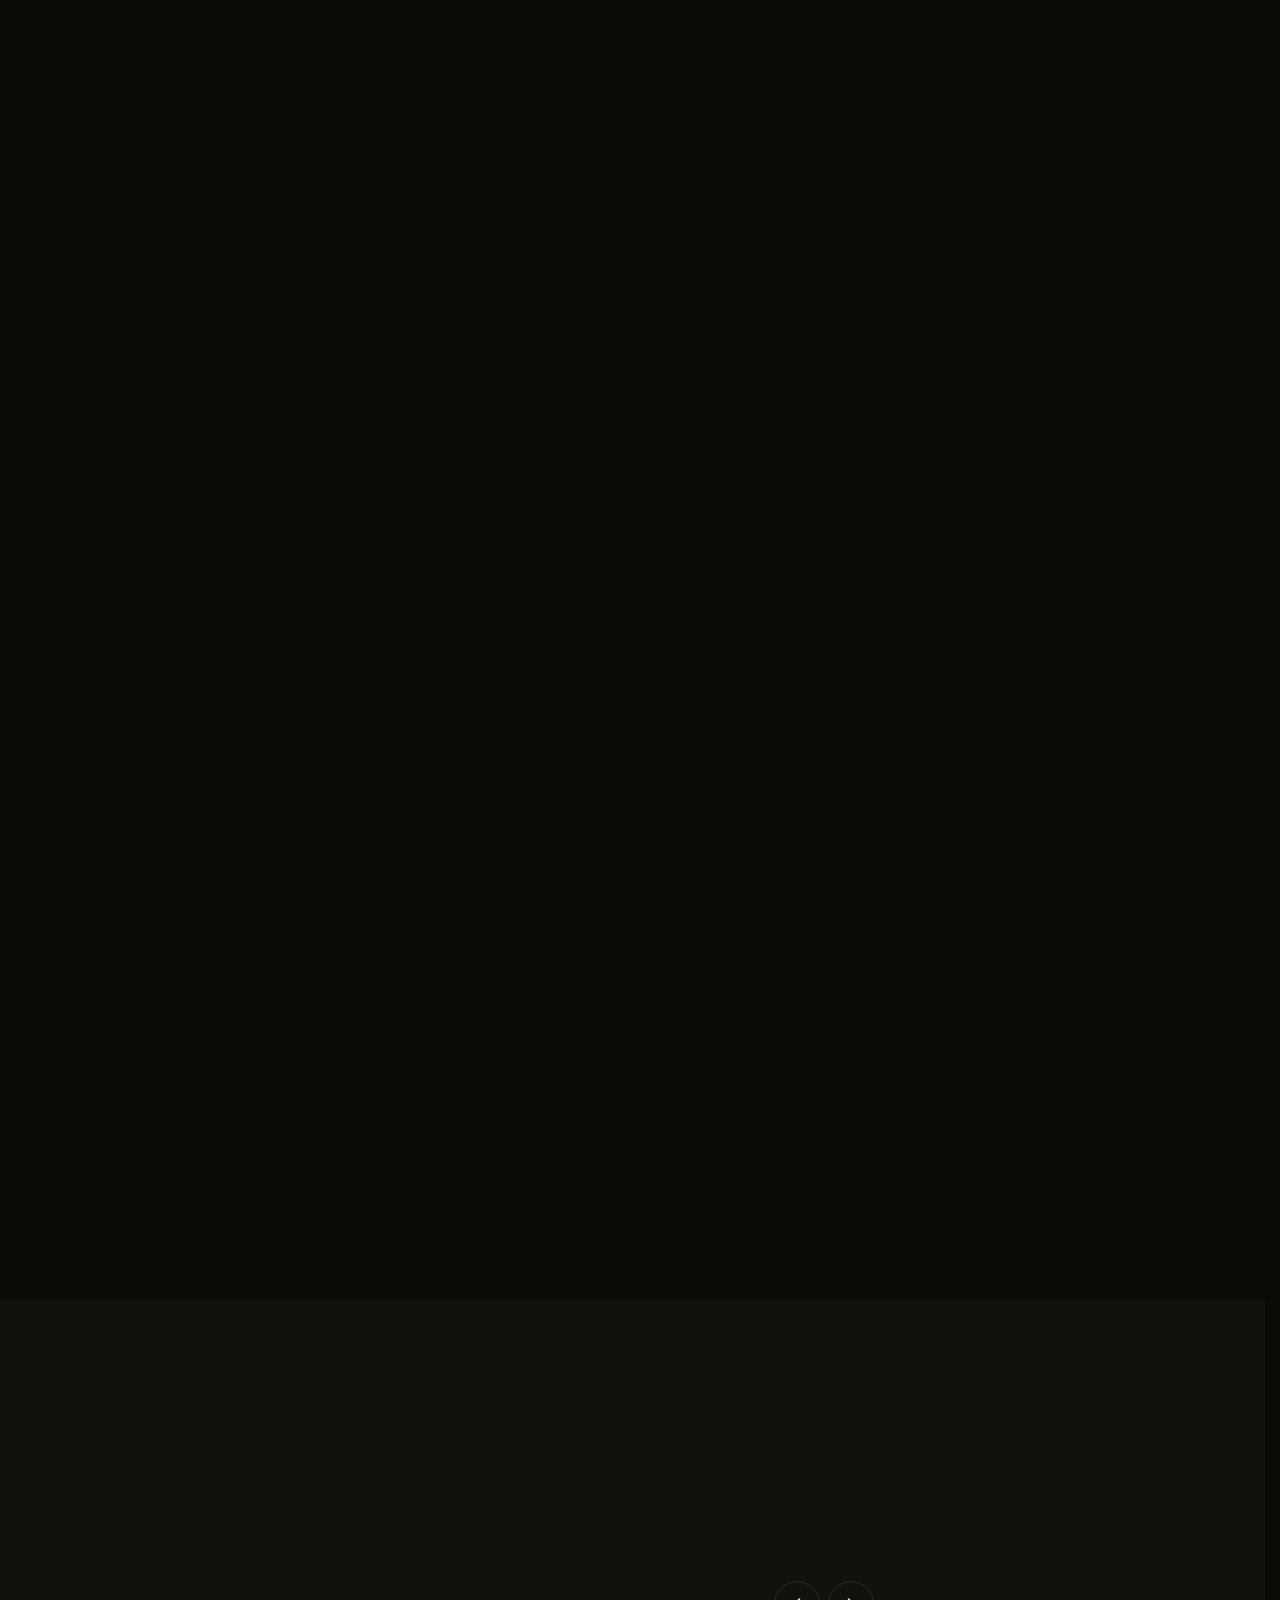
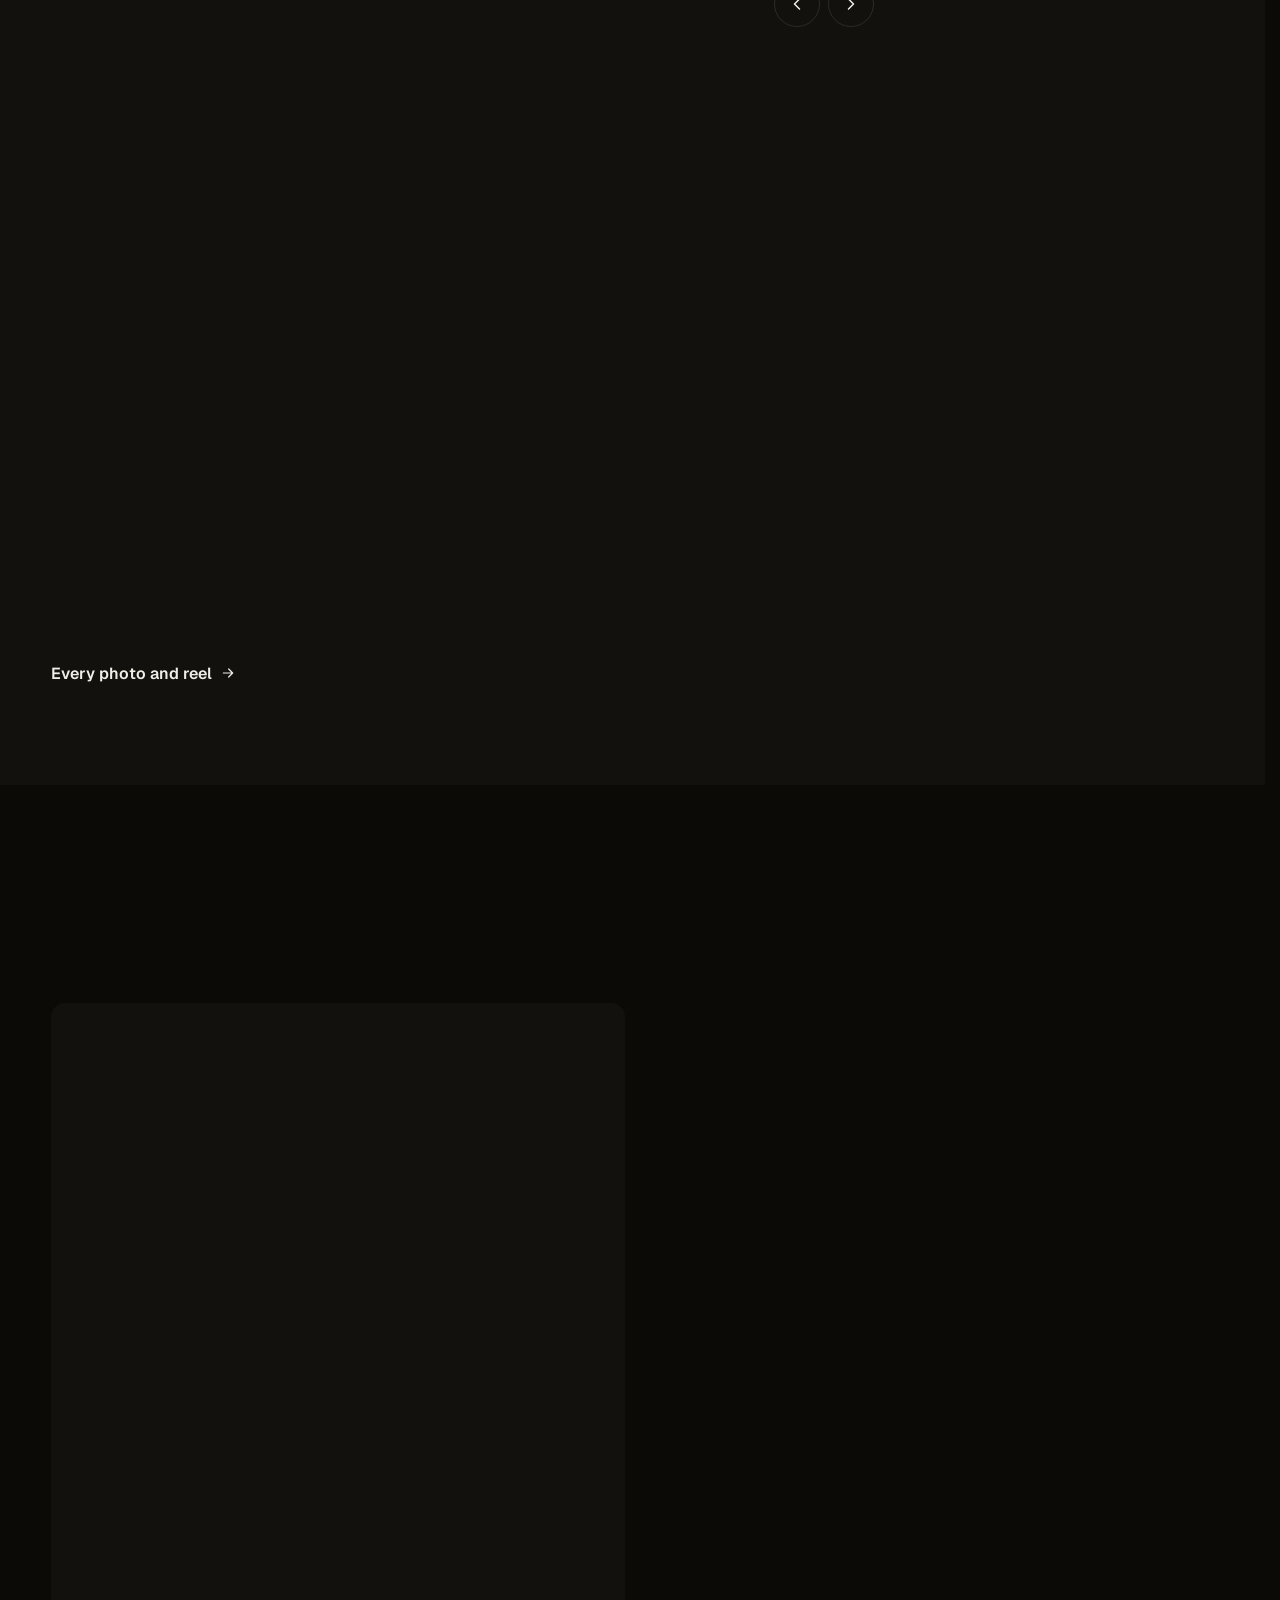
==== commit b18433d6: "Drop the flat machine photos and off-vibe reels; short footer on phones - The eight bright phone sho" ====
--- a/index.html
+++ b/index.html
@@ -37,7 +37,7 @@
   </div>
 </header>
 <div class="menu glass-strong" id="menu" aria-hidden="true" aria-label="Site menu">
-  <ul class="menu__list"><li style="--i:0"><a href="index.html" aria-current="page"><img class="menu__th" src="media/poster/hero-portrait.webp" alt="" width="52" height="52" loading="lazy" decoding="async"><span class="menu__t"><b>Home</b><small>Video, the machine, the Halo</small></span><svg viewBox="0 0 24 24" fill="none" stroke="currentColor" stroke-width="1.8" stroke-linecap="round" stroke-linejoin="round" aria-hidden="true"><path d="M5 12h14M13 6l6 6-6 6"/></svg></a></li><li style="--i:1"><a href="training.html"><img class="menu__th" src="media/poster/back-close-grip-pulldown.webp" alt="" width="52" height="52" loading="lazy" decoding="async"><span class="menu__t"><b>Training</b><small>Programmes, Back Series, arm lab</small></span><svg viewBox="0 0 24 24" fill="none" stroke="currentColor" stroke-width="1.8" stroke-linecap="round" stroke-linejoin="round" aria-hidden="true"><path d="M5 12h14M13 6l6 6-6 6"/></svg></a></li><li style="--i:2"><a href="floor.html"><img class="menu__th" src="media/img/tour-led-900.webp" alt="" width="52" height="52" loading="lazy" decoding="async"><span class="menu__t"><b>The Floor</b><small>Every photo and reel</small></span><svg viewBox="0 0 24 24" fill="none" stroke="currentColor" stroke-width="1.8" stroke-linecap="round" stroke-linejoin="round" aria-hidden="true"><path d="M5 12h14M13 6l6 6-6 6"/></svg></a></li><li style="--i:3"><a href="coaches.html"><img class="menu__th" src="media/poster/reel-the-tee.webp" alt="" width="52" height="52" loading="lazy" decoding="async"><span class="menu__t"><b>Coaches</b><small>The team and personal training</small></span><svg viewBox="0 0 24 24" fill="none" stroke="currentColor" stroke-width="1.8" stroke-linecap="round" stroke-linejoin="round" aria-hidden="true"><path d="M5 12h14M13 6l6 6-6 6"/></svg></a></li><li style="--i:4"><a href="membership.html"><img class="menu__th" src="media/img/floor-nautilus-900.webp" alt="" width="52" height="52" loading="lazy" decoding="async"><span class="menu__t"><b>Membership</b><small>Plans, FAQ, enquire</small></span><svg viewBox="0 0 24 24" fill="none" stroke="currentColor" stroke-width="1.8" stroke-linecap="round" stroke-linejoin="round" aria-hidden="true"><path d="M5 12h14M13 6l6 6-6 6"/></svg></a></li><li style="--i:5"><a href="visit.html"><img class="menu__th" src="media/img/tour-sign-900.webp" alt="" width="52" height="52" loading="lazy" decoding="async"><span class="menu__t"><b>Visit</b><small>Timings, map, directions</small></span><svg viewBox="0 0 24 24" fill="none" stroke="currentColor" stroke-width="1.8" stroke-linecap="round" stroke-linejoin="round" aria-hidden="true"><path d="M5 12h14M13 6l6 6-6 6"/></svg></a></li></ul>
+  <ul class="menu__list"><li style="--i:0"><a href="index.html" aria-current="page"><img class="menu__th" src="media/poster/hero-portrait.webp" alt="" width="52" height="52" loading="lazy" decoding="async"><span class="menu__t"><b>Home</b><small>Video, the machine, the Halo</small></span><svg viewBox="0 0 24 24" fill="none" stroke="currentColor" stroke-width="1.8" stroke-linecap="round" stroke-linejoin="round" aria-hidden="true"><path d="M5 12h14M13 6l6 6-6 6"/></svg></a></li><li style="--i:1"><a href="training.html"><img class="menu__th" src="media/poster/back-close-grip-pulldown.webp" alt="" width="52" height="52" loading="lazy" decoding="async"><span class="menu__t"><b>Training</b><small>Programmes, Back Series, arm lab</small></span><svg viewBox="0 0 24 24" fill="none" stroke="currentColor" stroke-width="1.8" stroke-linecap="round" stroke-linejoin="round" aria-hidden="true"><path d="M5 12h14M13 6l6 6-6 6"/></svg></a></li><li style="--i:2"><a href="floor.html"><img class="menu__th" src="media/img/tour-led-900.webp" alt="" width="52" height="52" loading="lazy" decoding="async"><span class="menu__t"><b>The Floor</b><small>Every photo and reel</small></span><svg viewBox="0 0 24 24" fill="none" stroke="currentColor" stroke-width="1.8" stroke-linecap="round" stroke-linejoin="round" aria-hidden="true"><path d="M5 12h14M13 6l6 6-6 6"/></svg></a></li><li style="--i:3"><a href="coaches.html"><img class="menu__th" src="media/poster/reel-the-tee.webp" alt="" width="52" height="52" loading="lazy" decoding="async"><span class="menu__t"><b>Coaches</b><small>The team and personal training</small></span><svg viewBox="0 0 24 24" fill="none" stroke="currentColor" stroke-width="1.8" stroke-linecap="round" stroke-linejoin="round" aria-hidden="true"><path d="M5 12h14M13 6l6 6-6 6"/></svg></a></li><li style="--i:4"><a href="membership.html"><img class="menu__th" src="media/img/tour-glow-900.webp" alt="" width="52" height="52" loading="lazy" decoding="async"><span class="menu__t"><b>Membership</b><small>Plans, FAQ, enquire</small></span><svg viewBox="0 0 24 24" fill="none" stroke="currentColor" stroke-width="1.8" stroke-linecap="round" stroke-linejoin="round" aria-hidden="true"><path d="M5 12h14M13 6l6 6-6 6"/></svg></a></li><li style="--i:5"><a href="visit.html"><img class="menu__th" src="media/img/tour-sign-900.webp" alt="" width="52" height="52" loading="lazy" decoding="async"><span class="menu__t"><b>Visit</b><small>Timings, map, directions</small></span><svg viewBox="0 0 24 24" fill="none" stroke="currentColor" stroke-width="1.8" stroke-linecap="round" stroke-linejoin="round" aria-hidden="true"><path d="M5 12h14M13 6l6 6-6 6"/></svg></a></li></ul>
   <div class="menu__foot">
     <p class="status" data-status><i></i><span>Checking timings</span></p>
     <div class="menu__chips">
@@ -106,19 +106,19 @@
       <figure class="apology__vid"><img src="media/poster/tour-ceiling.webp" alt="" width="832" height="464" loading="lazy" decoding="async"><video data-loop data-src="media/video/tour-ceiling" preload="none" muted playsinline aria-hidden="true"></video><figcaption class="glass"><i></i>On the floor tonight</figcaption></figure>
     </div>
     <div class="apology__stage swipe"><article class="apology__item">
-        <figure class="apology__ph" style="margin:0"><img src="media/img/floor-smith-900.webp" srcset="media/img/floor-smith-900.webp 900w, media/img/floor-smith-1600.webp 1600w" sizes="(max-width: 900px) 100vw, 55vw" alt="Smith machine and adjustable bench on the main floor" loading="lazy" decoding="async"></figure>
+        <figure class="apology__ph" style="margin:0"><img src="media/img/coach-tee-row-900.webp" width="540" height="960" alt="A Fit Monster coach in the team tee pulling a heavy barbell row" loading="lazy" decoding="async"></figure>
         <p class="apology__line">We're not the cheapest gym in town. <span class="gold">On purpose.</span></p>
       </article><article class="apology__item">
-        <figure class="apology__ph" style="margin:0"><img src="media/img/floor-functional-900.webp" srcset="media/img/floor-functional-900.webp 900w, media/img/floor-functional-1600.webp 1600w" sizes="(max-width: 900px) 100vw, 55vw" alt="Red climbing rig and the painted mural by the turf" loading="lazy" decoding="async"></figure>
+        <figure class="apology__ph" style="margin:0"><img src="media/img/tour-led-900.webp" width="720" height="404" alt="The main floor, clean and lit under the blue LED ceiling" loading="lazy" decoding="async"></figure>
         <p class="apology__line">We choose quality, cleanliness and experience over <span class="gold">cutting corners.</span></p>
       </article><article class="apology__item">
         <figure class="apology__ph" style="margin:0"><img src="media/img/tour-rack-900.webp" width="720" height="404" alt="Rows of branded round dumbbells racked heavy on the floor" loading="lazy" decoding="async"></figure>
         <p class="apology__line">Top-tier equipment from the <span class="gold">best brands.</span></p>
       </article><article class="apology__item">
-        <figure class="apology__ph" style="margin:0"><img src="media/img/floor-graffiti-900.webp" srcset="media/img/floor-graffiti-900.webp 900w, media/img/floor-graffiti-1600.webp 1600w" sizes="(max-width: 900px) 100vw, 55vw" alt="Squat rack and assisted dip station in front of the graffiti wall" loading="lazy" decoding="async"></figure>
+        <figure class="apology__ph" style="margin:0"><img src="media/img/coach-red-900.webp" width="540" height="960" alt="A coach in red smiling between sets on the machine floor" loading="lazy" decoding="async"></figure>
         <p class="apology__line">Our trainers are kind, welcoming and <span class="gold">personable.</span></p>
       </article><article class="apology__item">
-        <figure class="apology__ph" style="margin:0"><img src="media/img/floor-legpress-900.webp" srcset="media/img/floor-legpress-900.webp 900w, media/img/floor-legpress-1600.webp 1600w" sizes="(max-width: 900px) 100vw, 55vw" alt="Plate-loaded leg press loaded with 15 kg plates" loading="lazy" decoding="async"></figure>
+        <figure class="apology__ph" style="margin:0"><img src="media/img/coach-tee-pose-900.webp" width="540" height="960" alt="A member in the Fit Monster tee standing proud on the floor" loading="lazy" decoding="async"></figure>
         <p class="apology__line">We exceed expectations, value our members and <span class="gold">listen.</span></p>
       </article><article class="apology__item">
         <figure class="apology__ph" style="margin:0"><img src="media/img/wall-art-900.webp" width="872" height="1600" style="object-position:50% 38%" alt="The new art wall: framed prints on black panels above the barbell rack" loading="lazy" decoding="async"></figure>
@@ -145,7 +145,7 @@
   <div class="wrap">
     <div class="head"><p class="label" data-fade>What you train for</p><h2 class="h2" id="tr-h" data-rise>Four ways in.<br>One standard.</h2><p class="lede" data-fade>Pick the door that fits. The floor, the coaches and the 4 AM close are the same behind all of them.</p></div>
     <div class="tracks swipe"><article class="track" data-hover-video data-fade style="--d:0ms">
-      <div class="track__m"><img src="media/img/floor-dumbbells-900.webp" srcset="media/img/floor-dumbbells-900.webp 900w, media/img/floor-dumbbells-1600.webp 1600w" sizes="(max-width: 900px) 100vw, 60vw" alt="" loading="lazy" decoding="async"><video data-src="media/video/reel-the-tee" preload="none" muted loop playsinline aria-hidden="true"></video></div>
+      <div class="track__m"><img src="media/img/coach-shoulders-900.webp" width="540" height="960" alt="" loading="lazy" decoding="async"><video data-src="media/video/reel-the-tee" preload="none" muted loop playsinline aria-hidden="true"></video></div>
       <p class="k">Strength &amp; muscle</p><h3 class="h3">Hypertrophy, the main event</h3><p>Proper iron and coaches on the floor who check your form before they let you add weight.</p>
       <span class="tlink">Read more <svg viewBox="0 0 24 24" fill="none" stroke="currentColor" stroke-width="1.8" stroke-linecap="round" stroke-linejoin="round" aria-hidden="true"><path d="M5 12h14M13 6l6 6-6 6"/></svg></span><a class="cover" href="training.html#programmes" aria-label="Hypertrophy, the main event"></a>
     </article><article class="track" data-hover-video data-fade style="--d:80ms">
@@ -157,7 +157,7 @@
       <p class="k">Women train here</p><h3 class="h3">Women's training</h3><p>The full floor, female coaches on it, and programmes that treat you as the point, not an afterthought.</p>
       <span class="tlink">Read more <svg viewBox="0 0 24 24" fill="none" stroke="currentColor" stroke-width="1.8" stroke-linecap="round" stroke-linejoin="round" aria-hidden="true"><path d="M5 12h14M13 6l6 6-6 6"/></svg></span><a class="cover" href="training.html#womens" aria-label="Women's training"></a>
     </article><article class="track" data-hover-video data-fade style="--d:240ms">
-      <div class="track__m"><img src="media/img/floor-functional-900.webp" srcset="media/img/floor-functional-900.webp 900w, media/img/floor-functional-1600.webp 1600w" sizes="(max-width: 900px) 100vw, 60vw" alt="" loading="lazy" decoding="async"><video data-src="media/video/reel-independence" preload="none" muted loop playsinline aria-hidden="true"></video></div>
+      <div class="track__m"><img src="media/img/tour-turf-900.webp" width="720" height="404" alt="" loading="lazy" decoding="async"><video data-src="media/video/reel-independence" preload="none" muted loop playsinline aria-hidden="true"></video></div>
       <p class="k">Turf &amp; rig</p><h3 class="h3">Conditioning</h3><p>Ropes, kettlebells, boxes and the rig: the engine behind the muscle.</p>
       <span class="tlink">Read more <svg viewBox="0 0 24 24" fill="none" stroke="currentColor" stroke-width="1.8" stroke-linecap="round" stroke-linejoin="round" aria-hidden="true"><path d="M5 12h14M13 6l6 6-6 6"/></svg></span><a class="cover" href="training.html#conditioning" aria-label="Conditioning"></a>
     </article></div>
@@ -167,7 +167,7 @@
 <section class="sec alt" id="reels" aria-labelledby="rl-h" style="padding-bottom:var(--space-3xl)">
   <div class="wrap"><div class="head"><p class="label" data-fade>From the floor</p><h2 class="h2" id="rl-h" data-rise>Watch it happen.</h2>
     <div style="display:flex;justify-content:space-between;align-items:end;gap:20px;flex-wrap:wrap"><p class="lede" data-fade>Straight from our feed. Tap one for sound.</p><div class="rail-ctl"><button class="icon-btn" type="button" data-rail="rail-home" data-dir="prev" aria-label="Scroll reels back"><svg viewBox="0 0 24 24" fill="none" stroke="currentColor" stroke-width="1.8" stroke-linecap="round" stroke-linejoin="round" aria-hidden="true"><path d="M15 6l-6 6 6 6"/></svg></button><button class="icon-btn" type="button" data-rail="rail-home" data-dir="next" aria-label="Scroll reels forward"><svg viewBox="0 0 24 24" fill="none" stroke="currentColor" stroke-width="1.8" stroke-linecap="round" stroke-linejoin="round" aria-hidden="true"><path d="M9 6l6 6-6 6"/></svg></button></div></div></div></div>
-  <div class="rail" id="rail-home" data-fade><button class="reel" type="button" data-lb="reels" data-src="media/video/tour-full" data-poster="media/poster/tour-full.webp" data-hover-video aria-label="Play: The full tour"><img src="media/img/tour-glow-900.webp" alt="" width="720" height="404" loading="lazy" decoding="async"><video data-src="media/video/tour-full" preload="none" muted playsinline aria-hidden="true"></video><span class="reel__play glass"><svg viewBox="0 0 24 24" fill="currentColor" aria-hidden="true"><path d="M7 4.8v14.4c0 .8.9 1.3 1.6.9l11.3-7.2c.6-.4.6-1.4 0-1.8L8.6 3.9C7.9 3.5 7 4 7 4.8z"/></svg></span><span class="reel__t"><b>The full tour</b><span class="mono">0:48</span></span></button><button class="reel" type="button" data-lb="reels" data-src="media/video/reel-revenge" data-poster="media/poster/reel-revenge.webp" data-hover-video aria-label="Play: Revenge body"><img src="media/poster/reel-revenge.webp" alt="" width="540" height="960" loading="lazy" decoding="async"><video data-src="media/video/reel-revenge" preload="none" muted playsinline aria-hidden="true"></video><span class="reel__play glass"><svg viewBox="0 0 24 24" fill="currentColor" aria-hidden="true"><path d="M7 4.8v14.4c0 .8.9 1.3 1.6.9l11.3-7.2c.6-.4.6-1.4 0-1.8L8.6 3.9C7.9 3.5 7 4 7 4.8z"/></svg></span><span class="reel__t"><b>Revenge body</b><span class="mono">0:38</span></span></button><button class="reel" type="button" data-lb="reels" data-src="media/video/reel-the-tee" data-poster="media/poster/reel-the-tee.webp" data-hover-video aria-label="Play: Wear the tee"><img src="media/poster/reel-the-tee.webp" alt="" width="540" height="960" loading="lazy" decoding="async"><video data-src="media/video/reel-the-tee" preload="none" muted playsinline aria-hidden="true"></video><span class="reel__play glass"><svg viewBox="0 0 24 24" fill="currentColor" aria-hidden="true"><path d="M7 4.8v14.4c0 .8.9 1.3 1.6.9l11.3-7.2c.6-.4.6-1.4 0-1.8L8.6 3.9C7.9 3.5 7 4 7 4.8z"/></svg></span><span class="reel__t"><b>Wear the tee</b><span class="mono">0:28</span></span></button><button class="reel" type="button" data-lb="reels" data-src="media/video/reel-shoulders" data-poster="media/poster/reel-shoulders.webp" data-hover-video aria-label="Play: Shoulder night"><img src="media/poster/reel-shoulders.webp" alt="" width="540" height="960" loading="lazy" decoding="async"><video data-src="media/video/reel-shoulders" preload="none" muted playsinline aria-hidden="true"></video><span class="reel__play glass"><svg viewBox="0 0 24 24" fill="currentColor" aria-hidden="true"><path d="M7 4.8v14.4c0 .8.9 1.3 1.6.9l11.3-7.2c.6-.4.6-1.4 0-1.8L8.6 3.9C7.9 3.5 7 4 7 4.8z"/></svg></span><span class="reel__t"><b>Shoulder night</b><span class="mono">0:31</span></span></button><button class="reel" type="button" data-lb="reels" data-src="media/video/reel-red-set" data-poster="media/poster/reel-red-set.webp" data-hover-video aria-label="Play: The red set"><img src="media/poster/reel-red-set.webp" alt="" width="540" height="960" loading="lazy" decoding="async"><video data-src="media/video/reel-red-set" preload="none" muted playsinline aria-hidden="true"></video><span class="reel__play glass"><svg viewBox="0 0 24 24" fill="currentColor" aria-hidden="true"><path d="M7 4.8v14.4c0 .8.9 1.3 1.6.9l11.3-7.2c.6-.4.6-1.4 0-1.8L8.6 3.9C7.9 3.5 7 4 7 4.8z"/></svg></span><span class="reel__t"><b>The red set</b><span class="mono">0:22</span></span></button><button class="reel" type="button" data-lb="reels" data-src="media/video/reel-ladies-session" data-poster="media/poster/reel-ladies-session.webp" data-hover-video aria-label="Play: Her session"><img src="media/poster/reel-ladies-session.webp" alt="" width="540" height="960" loading="lazy" decoding="async"><video data-src="media/video/reel-ladies-session" preload="none" muted playsinline aria-hidden="true"></video><span class="reel__play glass"><svg viewBox="0 0 24 24" fill="currentColor" aria-hidden="true"><path d="M7 4.8v14.4c0 .8.9 1.3 1.6.9l11.3-7.2c.6-.4.6-1.4 0-1.8L8.6 3.9C7.9 3.5 7 4 7 4.8z"/></svg></span><span class="reel__t"><b>Her session</b><span class="mono">0:50</span></span></button><button class="reel" type="button" data-lb="reels" data-src="media/video/reel-new-training" data-poster="media/poster/reel-new-training.webp" data-hover-video aria-label="Play: New programmes"><img src="media/poster/reel-new-training.webp" alt="" width="540" height="960" loading="lazy" decoding="async"><video data-src="media/video/reel-new-training" preload="none" muted playsinline aria-hidden="true"></video><span class="reel__play glass"><svg viewBox="0 0 24 24" fill="currentColor" aria-hidden="true"><path d="M7 4.8v14.4c0 .8.9 1.3 1.6.9l11.3-7.2c.6-.4.6-1.4 0-1.8L8.6 3.9C7.9 3.5 7 4 7 4.8z"/></svg></span><span class="reel__t"><b>New programmes</b><span class="mono">0:25</span></span></button><button class="reel" type="button" data-lb="reels" data-src="media/video/reel-secret-exercise" data-poster="media/poster/reel-secret-exercise.webp" data-hover-video aria-label="Play: The secret exercise"><img src="media/poster/reel-secret-exercise.webp" alt="" width="540" height="960" loading="lazy" decoding="async"><video data-src="media/video/reel-secret-exercise" preload="none" muted playsinline aria-hidden="true"></video><span class="reel__play glass"><svg viewBox="0 0 24 24" fill="currentColor" aria-hidden="true"><path d="M7 4.8v14.4c0 .8.9 1.3 1.6.9l11.3-7.2c.6-.4.6-1.4 0-1.8L8.6 3.9C7.9 3.5 7 4 7 4.8z"/></svg></span><span class="reel__t"><b>The secret exercise</b><span class="mono">0:23</span></span></button><button class="reel" type="button" data-lb="reels" data-src="media/video/reel-favourite-machine" data-poster="media/poster/reel-favourite-machine.webp" data-hover-video aria-label="Play: Favourite machine"><img src="media/poster/reel-favourite-machine.webp" alt="" width="540" height="960" loading="lazy" decoding="async"><video data-src="media/video/reel-favourite-machine" preload="none" muted playsinline aria-hidden="true"></video><span class="reel__play glass"><svg viewBox="0 0 24 24" fill="currentColor" aria-hidden="true"><path d="M7 4.8v14.4c0 .8.9 1.3 1.6.9l11.3-7.2c.6-.4.6-1.4 0-1.8L8.6 3.9C7.9 3.5 7 4 7 4.8z"/></svg></span><span class="reel__t"><b>Favourite machine</b><span class="mono">0:10</span></span></button><button class="reel" type="button" data-lb="reels" data-src="media/video/reel-excuse-me" data-poster="media/poster/reel-excuse-me.webp" data-hover-video aria-label="Play: Are you using these?"><img src="media/poster/reel-excuse-me.webp" alt="" width="540" height="960" loading="lazy" decoding="async"><video data-src="media/video/reel-excuse-me" preload="none" muted playsinline aria-hidden="true"></video><span class="reel__play glass"><svg viewBox="0 0 24 24" fill="currentColor" aria-hidden="true"><path d="M7 4.8v14.4c0 .8.9 1.3 1.6.9l11.3-7.2c.6-.4.6-1.4 0-1.8L8.6 3.9C7.9 3.5 7 4 7 4.8z"/></svg></span><span class="reel__t"><b>"Are you using these?"</b><span class="mono">0:10</span></span></button><button class="reel" type="button" data-lb="reels" data-src="media/video/reel-ladies-floor" data-poster="media/poster/reel-ladies-floor.webp" data-hover-video aria-label="Play: Ladies on the floor"><img src="media/poster/reel-ladies-floor.webp" alt="" width="540" height="960" loading="lazy" decoding="async"><video data-src="media/video/reel-ladies-floor" preload="none" muted playsinline aria-hidden="true"></video><span class="reel__play glass"><svg viewBox="0 0 24 24" fill="currentColor" aria-hidden="true"><path d="M7 4.8v14.4c0 .8.9 1.3 1.6.9l11.3-7.2c.6-.4.6-1.4 0-1.8L8.6 3.9C7.9 3.5 7 4 7 4.8z"/></svg></span><span class="reel__t"><b>Ladies on the floor</b><span class="mono">1:11</span></span></button></div>
+  <div class="rail" id="rail-home" data-fade><button class="reel" type="button" data-lb="reels" data-src="media/video/tour-full" data-poster="media/poster/tour-full.webp" data-hover-video aria-label="Play: The full tour"><img src="media/img/tour-glow-900.webp" alt="" width="720" height="404" loading="lazy" decoding="async"><video data-src="media/video/tour-full" preload="none" muted playsinline aria-hidden="true"></video><span class="reel__play glass"><svg viewBox="0 0 24 24" fill="currentColor" aria-hidden="true"><path d="M7 4.8v14.4c0 .8.9 1.3 1.6.9l11.3-7.2c.6-.4.6-1.4 0-1.8L8.6 3.9C7.9 3.5 7 4 7 4.8z"/></svg></span><span class="reel__t"><b>The full tour</b><span class="mono">0:48</span></span></button><button class="reel" type="button" data-lb="reels" data-src="media/video/reel-revenge" data-poster="media/poster/reel-revenge.webp" data-hover-video aria-label="Play: Revenge body"><img src="media/poster/reel-revenge.webp" alt="" width="540" height="960" loading="lazy" decoding="async"><video data-src="media/video/reel-revenge" preload="none" muted playsinline aria-hidden="true"></video><span class="reel__play glass"><svg viewBox="0 0 24 24" fill="currentColor" aria-hidden="true"><path d="M7 4.8v14.4c0 .8.9 1.3 1.6.9l11.3-7.2c.6-.4.6-1.4 0-1.8L8.6 3.9C7.9 3.5 7 4 7 4.8z"/></svg></span><span class="reel__t"><b>Revenge body</b><span class="mono">0:38</span></span></button><button class="reel" type="button" data-lb="reels" data-src="media/video/reel-shoulders" data-poster="media/poster/reel-shoulders.webp" data-hover-video aria-label="Play: Shoulder night"><img src="media/poster/reel-shoulders.webp" alt="" width="540" height="960" loading="lazy" decoding="async"><video data-src="media/video/reel-shoulders" preload="none" muted playsinline aria-hidden="true"></video><span class="reel__play glass"><svg viewBox="0 0 24 24" fill="currentColor" aria-hidden="true"><path d="M7 4.8v14.4c0 .8.9 1.3 1.6.9l11.3-7.2c.6-.4.6-1.4 0-1.8L8.6 3.9C7.9 3.5 7 4 7 4.8z"/></svg></span><span class="reel__t"><b>Shoulder night</b><span class="mono">0:31</span></span></button><button class="reel" type="button" data-lb="reels" data-src="media/video/reel-the-tee" data-poster="media/poster/reel-the-tee.webp" data-hover-video aria-label="Play: Wear the tee"><img src="media/poster/reel-the-tee.webp" alt="" width="540" height="960" loading="lazy" decoding="async"><video data-src="media/video/reel-the-tee" preload="none" muted playsinline aria-hidden="true"></video><span class="reel__play glass"><svg viewBox="0 0 24 24" fill="currentColor" aria-hidden="true"><path d="M7 4.8v14.4c0 .8.9 1.3 1.6.9l11.3-7.2c.6-.4.6-1.4 0-1.8L8.6 3.9C7.9 3.5 7 4 7 4.8z"/></svg></span><span class="reel__t"><b>Wear the tee</b><span class="mono">0:28</span></span></button><button class="reel" type="button" data-lb="reels" data-src="media/video/reel-red-set" data-poster="media/poster/reel-red-set.webp" data-hover-video aria-label="Play: The red set"><img src="media/poster/reel-red-set.webp" alt="" width="540" height="960" loading="lazy" decoding="async"><video data-src="media/video/reel-red-set" preload="none" muted playsinline aria-hidden="true"></video><span class="reel__play glass"><svg viewBox="0 0 24 24" fill="currentColor" aria-hidden="true"><path d="M7 4.8v14.4c0 .8.9 1.3 1.6.9l11.3-7.2c.6-.4.6-1.4 0-1.8L8.6 3.9C7.9 3.5 7 4 7 4.8z"/></svg></span><span class="reel__t"><b>The red set</b><span class="mono">0:22</span></span></button><button class="reel" type="button" data-lb="reels" data-src="media/video/reel-favourite-machine" data-poster="media/poster/reel-favourite-machine.webp" data-hover-video aria-label="Play: Favourite machine"><img src="media/poster/reel-favourite-machine.webp" alt="" width="540" height="960" loading="lazy" decoding="async"><video data-src="media/video/reel-favourite-machine" preload="none" muted playsinline aria-hidden="true"></video><span class="reel__play glass"><svg viewBox="0 0 24 24" fill="currentColor" aria-hidden="true"><path d="M7 4.8v14.4c0 .8.9 1.3 1.6.9l11.3-7.2c.6-.4.6-1.4 0-1.8L8.6 3.9C7.9 3.5 7 4 7 4.8z"/></svg></span><span class="reel__t"><b>Favourite machine</b><span class="mono">0:10</span></span></button><button class="reel" type="button" data-lb="reels" data-src="media/video/reel-ladies-session" data-poster="media/poster/reel-ladies-session.webp" data-hover-video aria-label="Play: Her session"><img src="media/poster/reel-ladies-session.webp" alt="" width="540" height="960" loading="lazy" decoding="async"><video data-src="media/video/reel-ladies-session" preload="none" muted playsinline aria-hidden="true"></video><span class="reel__play glass"><svg viewBox="0 0 24 24" fill="currentColor" aria-hidden="true"><path d="M7 4.8v14.4c0 .8.9 1.3 1.6.9l11.3-7.2c.6-.4.6-1.4 0-1.8L8.6 3.9C7.9 3.5 7 4 7 4.8z"/></svg></span><span class="reel__t"><b>Her session</b><span class="mono">0:50</span></span></button></div>
   <div class="wrap" style="margin-top:28px"><a class="tlink" href="floor.html">Every photo and reel <svg viewBox="0 0 24 24" fill="none" stroke="currentColor" stroke-width="1.8" stroke-linecap="round" stroke-linejoin="round" aria-hidden="true"><path d="M5 12h14M13 6l6 6-6 6"/></svg></a></div>
 </section>
 
--- a/css/site.css
+++ b/css/site.css
@@ -351,6 +351,24 @@
 .foot__meta{display:flex;flex-wrap:wrap;justify-content:space-between;gap:var(--space-sm);margin-top:var(--space-xl);font:500 11px/1.5 var(--font-mono);letter-spacing:.1em;text-transform:uppercase;color:var(--color-muted)}
 .foot .nxb{margin-top:var(--space-lg)}
 @media (max-width:900px){.foot__grid{grid-template-columns:repeat(2,minmax(0,1fr))}.foot__grid>div:first-child{grid-column:1/-1}}
+/* phones: a short footer, about a third of the desktop stack. The menu already carries the page links,
+   so Explore and Train drop out; contact becomes one row of links beside the logo */
+@media (max-width:760px){
+  .foot{padding:28px 0 calc(92px + env(safe-area-inset-bottom,0px))}
+  .foot__say{font-size:clamp(1.7rem,8.4vw,2.2rem);line-height:.92}
+  .foot__grid{display:flex;flex-wrap:wrap;align-items:center;justify-content:space-between;gap:10px 16px;margin-top:16px;padding-top:16px}
+  .foot__grid>div:nth-child(2),.foot__grid>div:nth-child(4),.foot__grid [data-fm="address"]{display:none}
+  .foot__grid>div:first-child{display:flex;align-items:center;gap:12px;grid-column:auto}
+  .foot__logo{width:104px;height:42px}
+  .foot__grid>div:first-child .status{margin-top:0!important;font-size:11px}
+  .foot__grid>div:nth-child(3){flex:1 1 100%}
+  .foot__grid>div:nth-child(3) h4{display:none}
+  .foot__grid>div:nth-child(3) ul{display:flex;flex-wrap:wrap;gap:8px}
+  .foot__grid>div:nth-child(3) ul a{display:inline-flex;align-items:center;min-height:36px;padding:0 12px;border:1px solid var(--color-rule);border-radius:var(--radius-pill);font-size:12.5px;opacity:1}
+  .foot .nxb{margin-top:14px}
+  .foot__meta{margin-top:12px;font-size:9.5px}
+  .foot__meta>span:last-child{display:none}
+}
 
 /* =============================================================== chat (front desk) */
 .fab{position:fixed;z-index:130;right:max(var(--gutter),env(safe-area-inset-right,0px));bottom:calc(18px + env(safe-area-inset-bottom,0px));display:inline-flex;align-items:center;gap:10px;height:58px;padding:0 20px 0 8px;border-radius:var(--radius-pill);color:var(--color-ink);
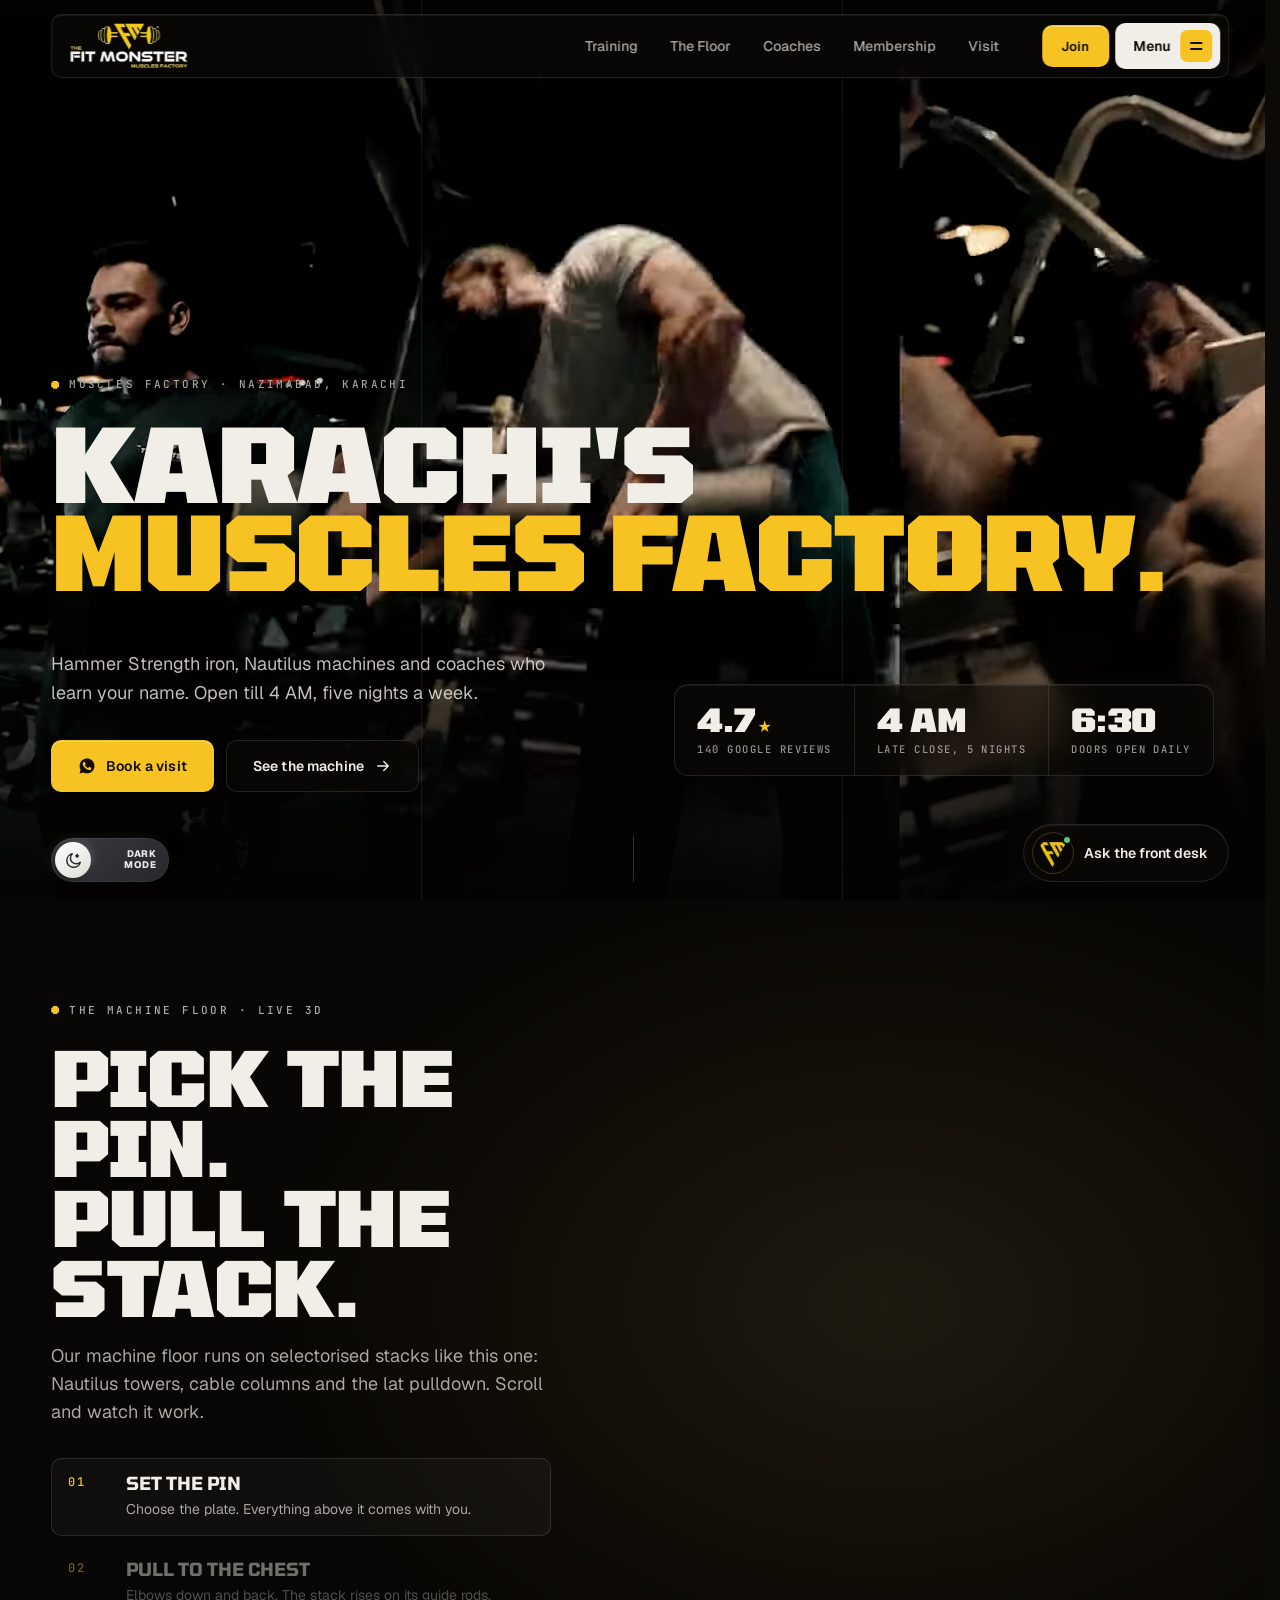
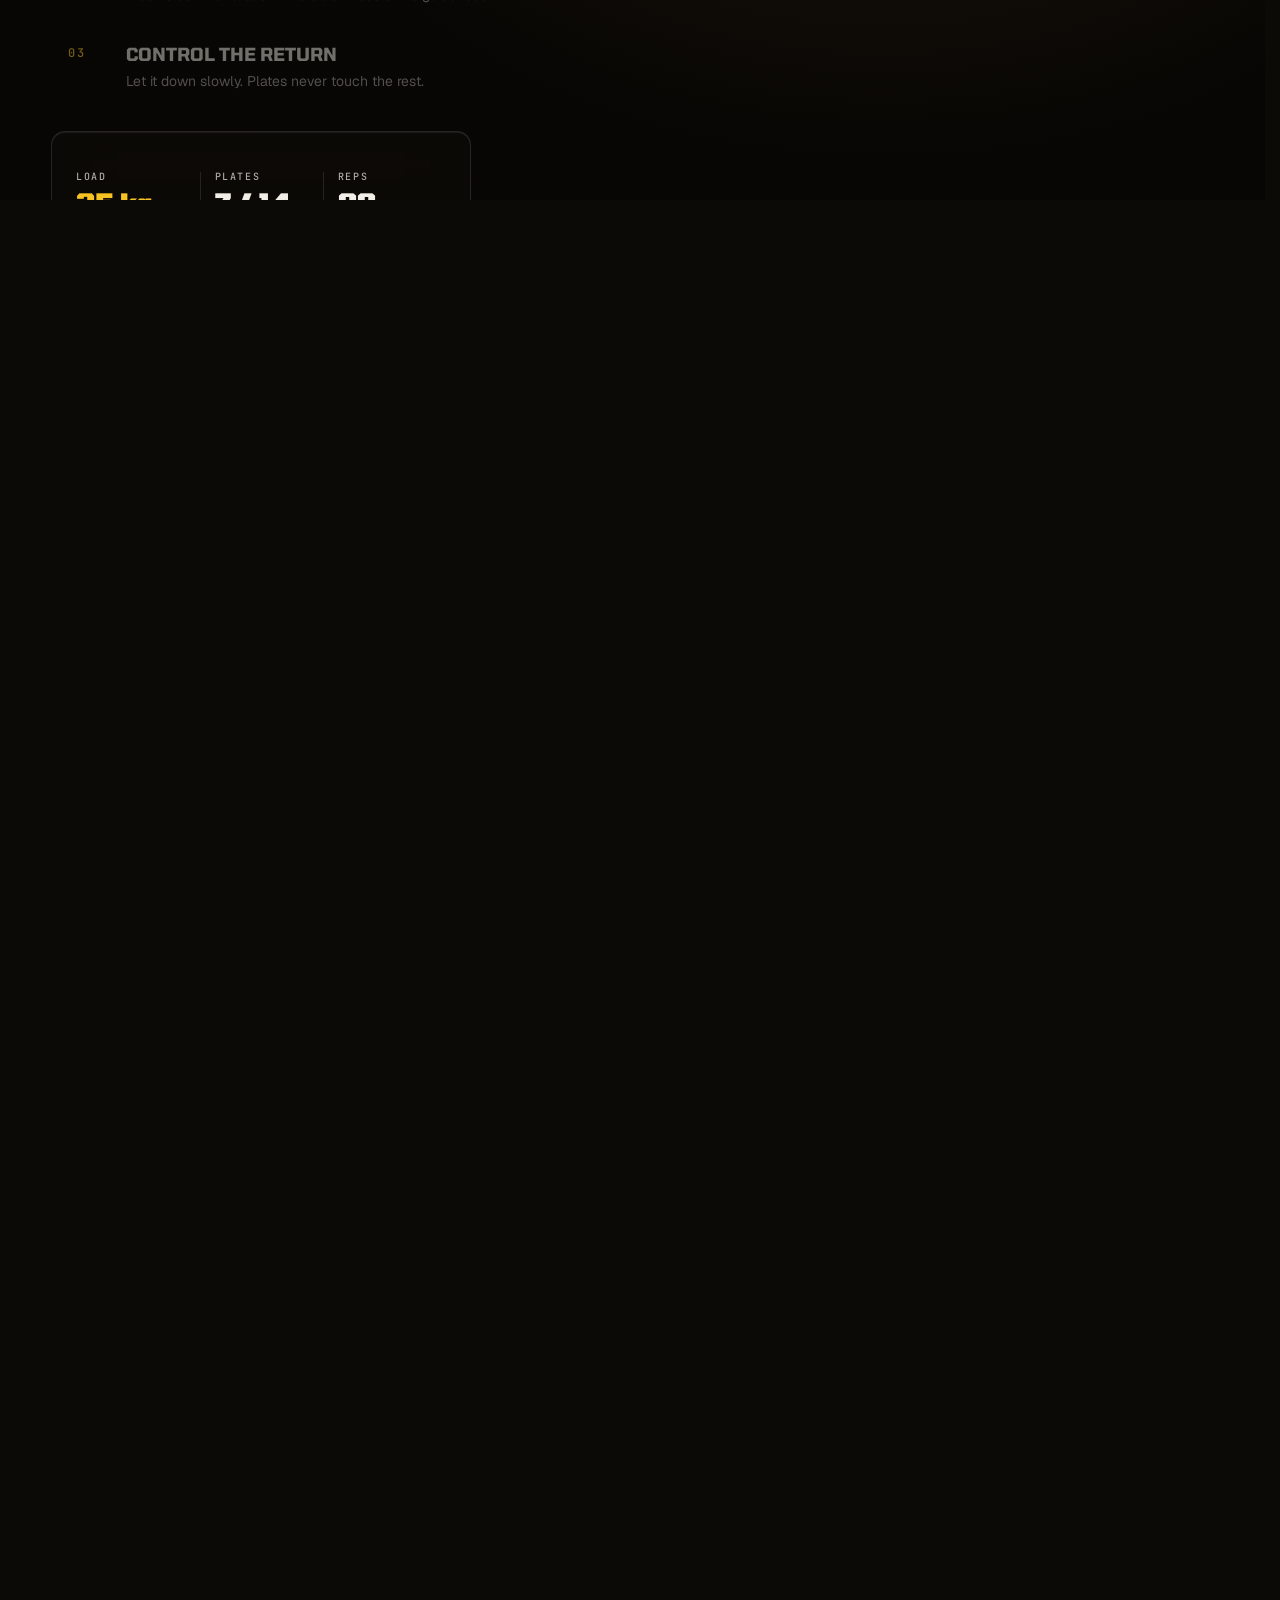
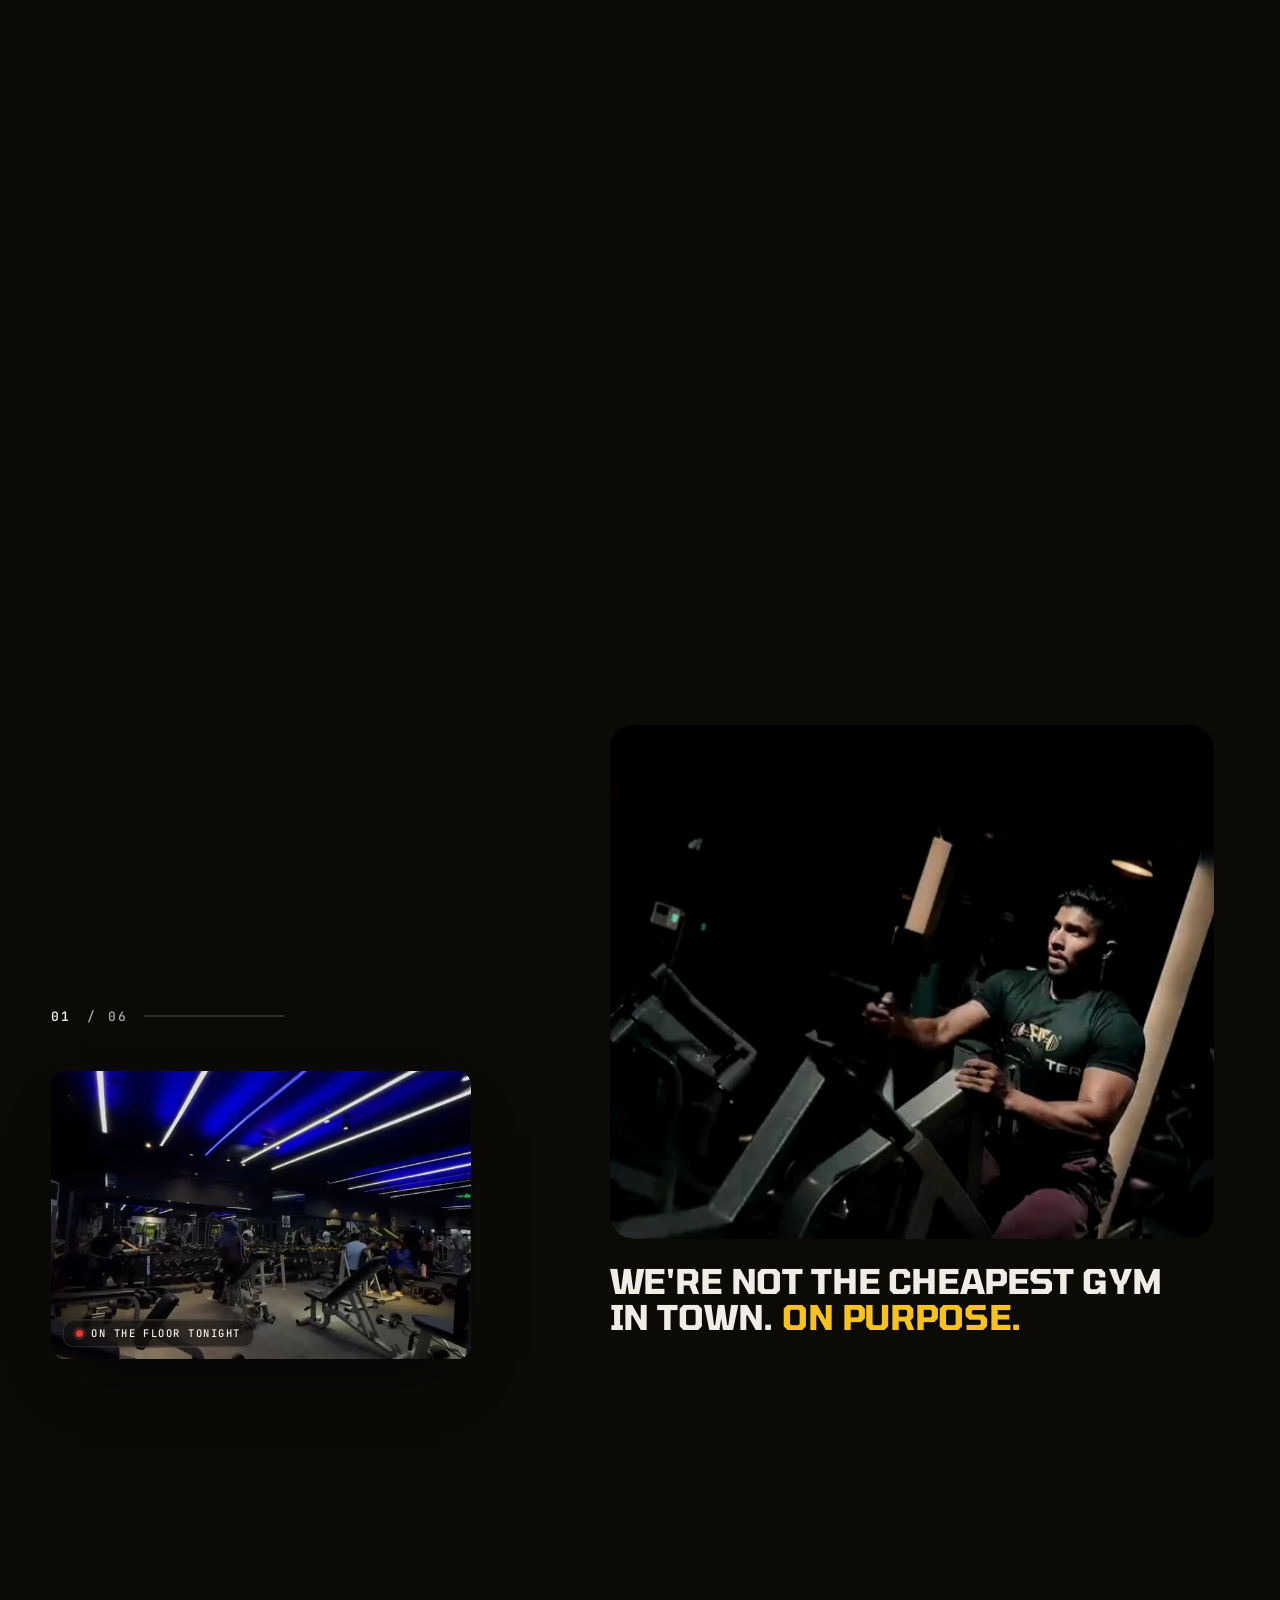
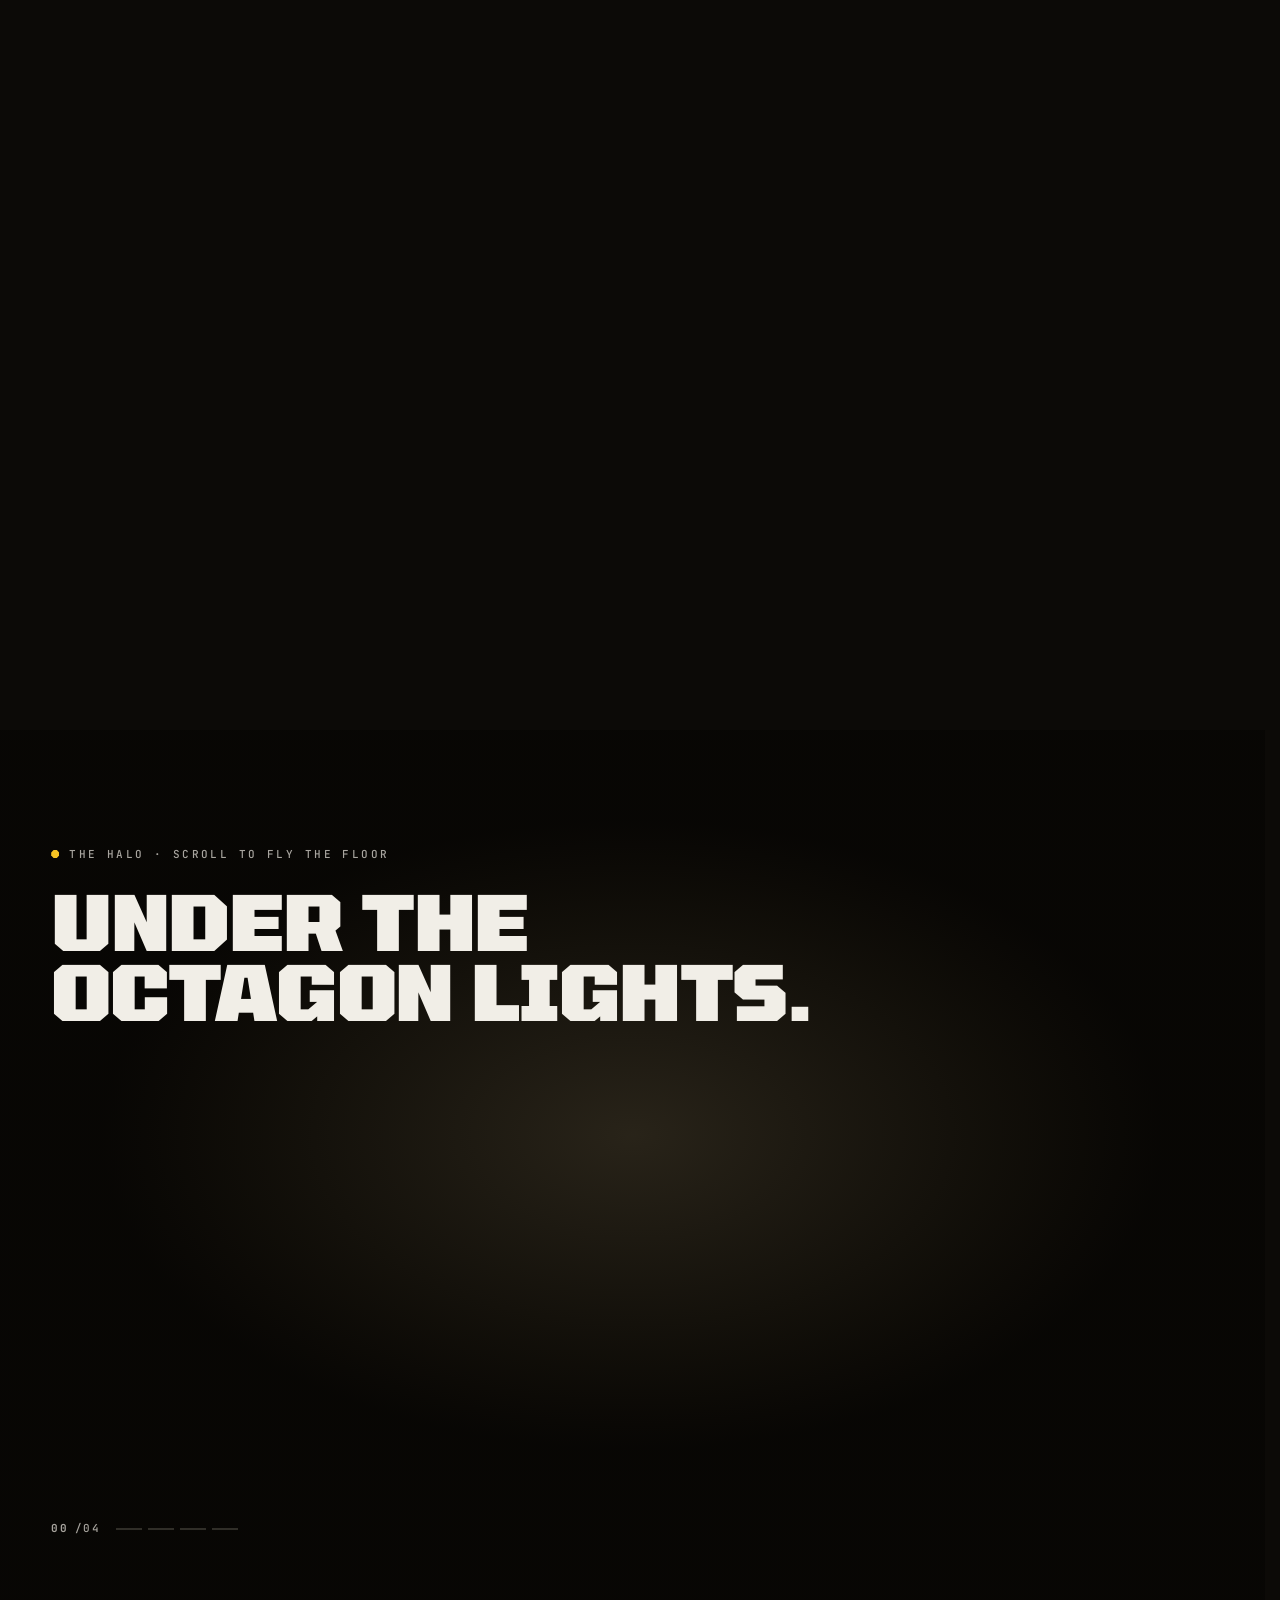
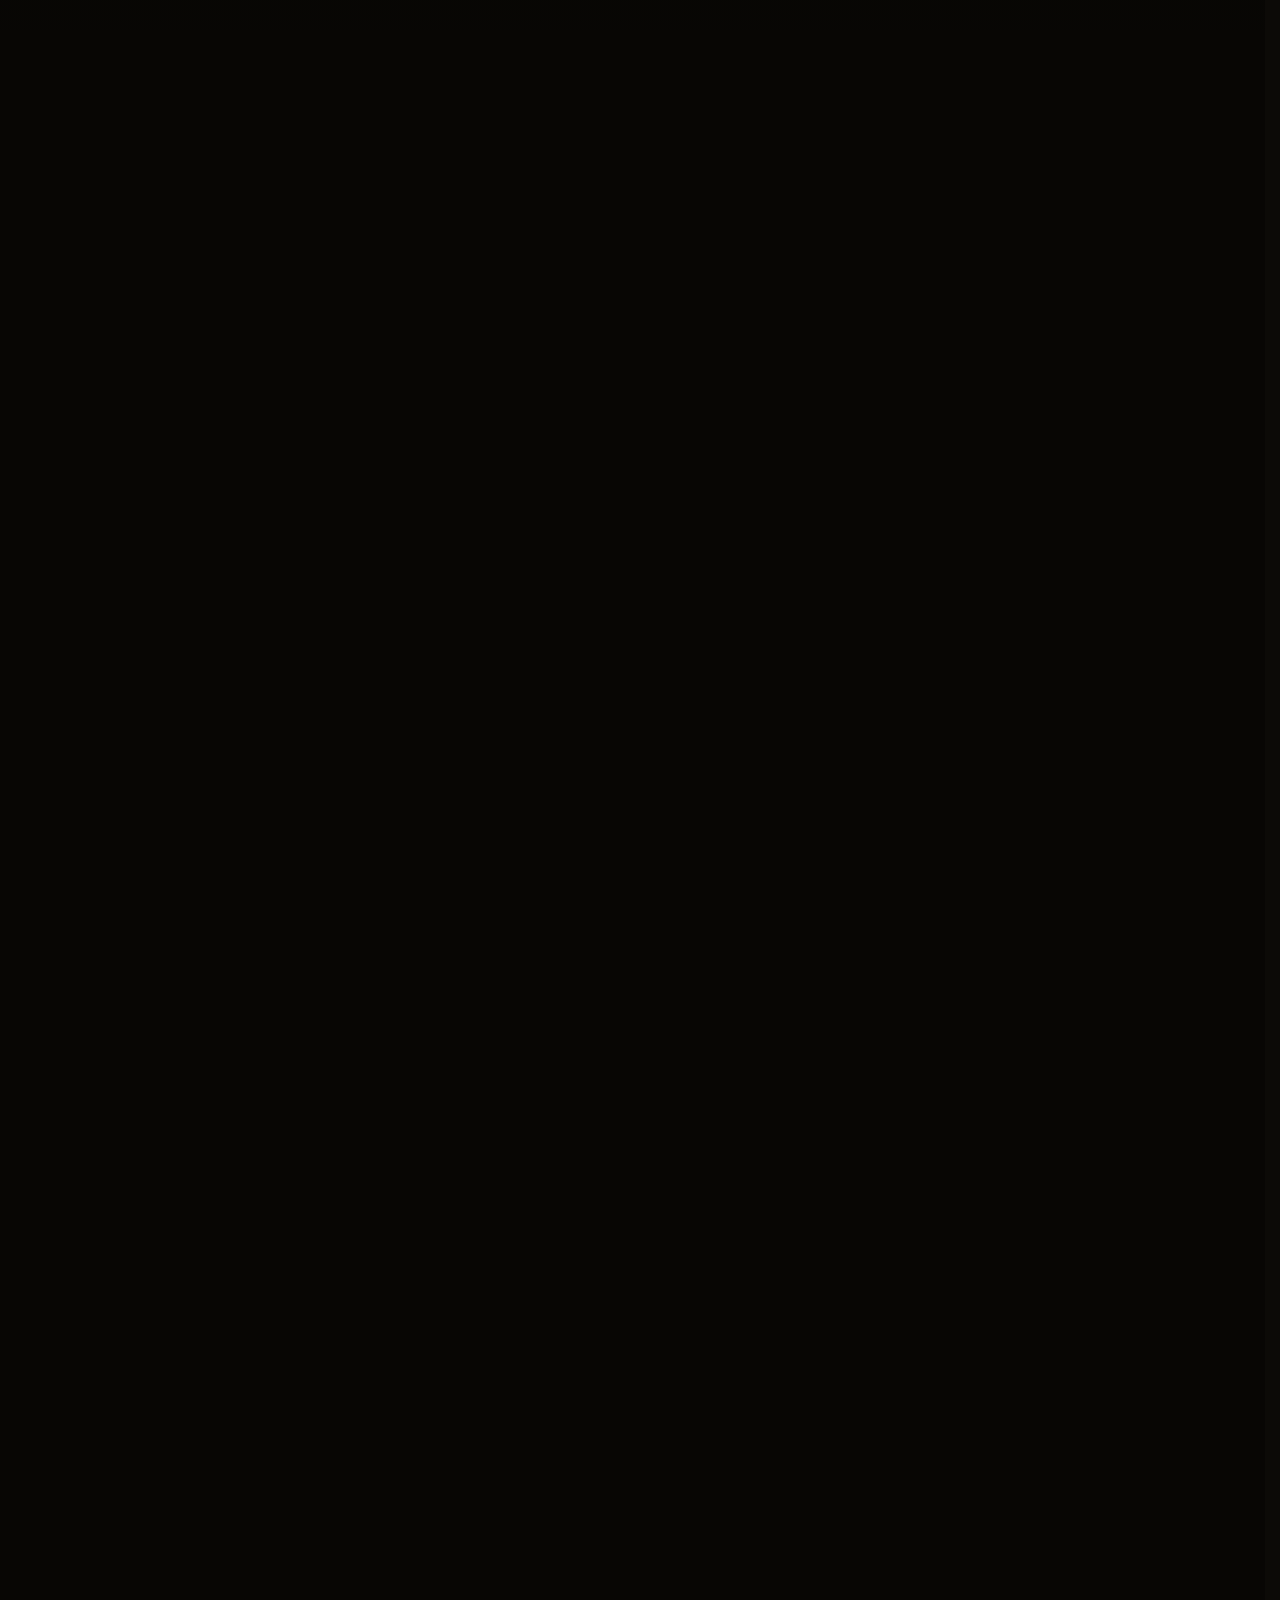
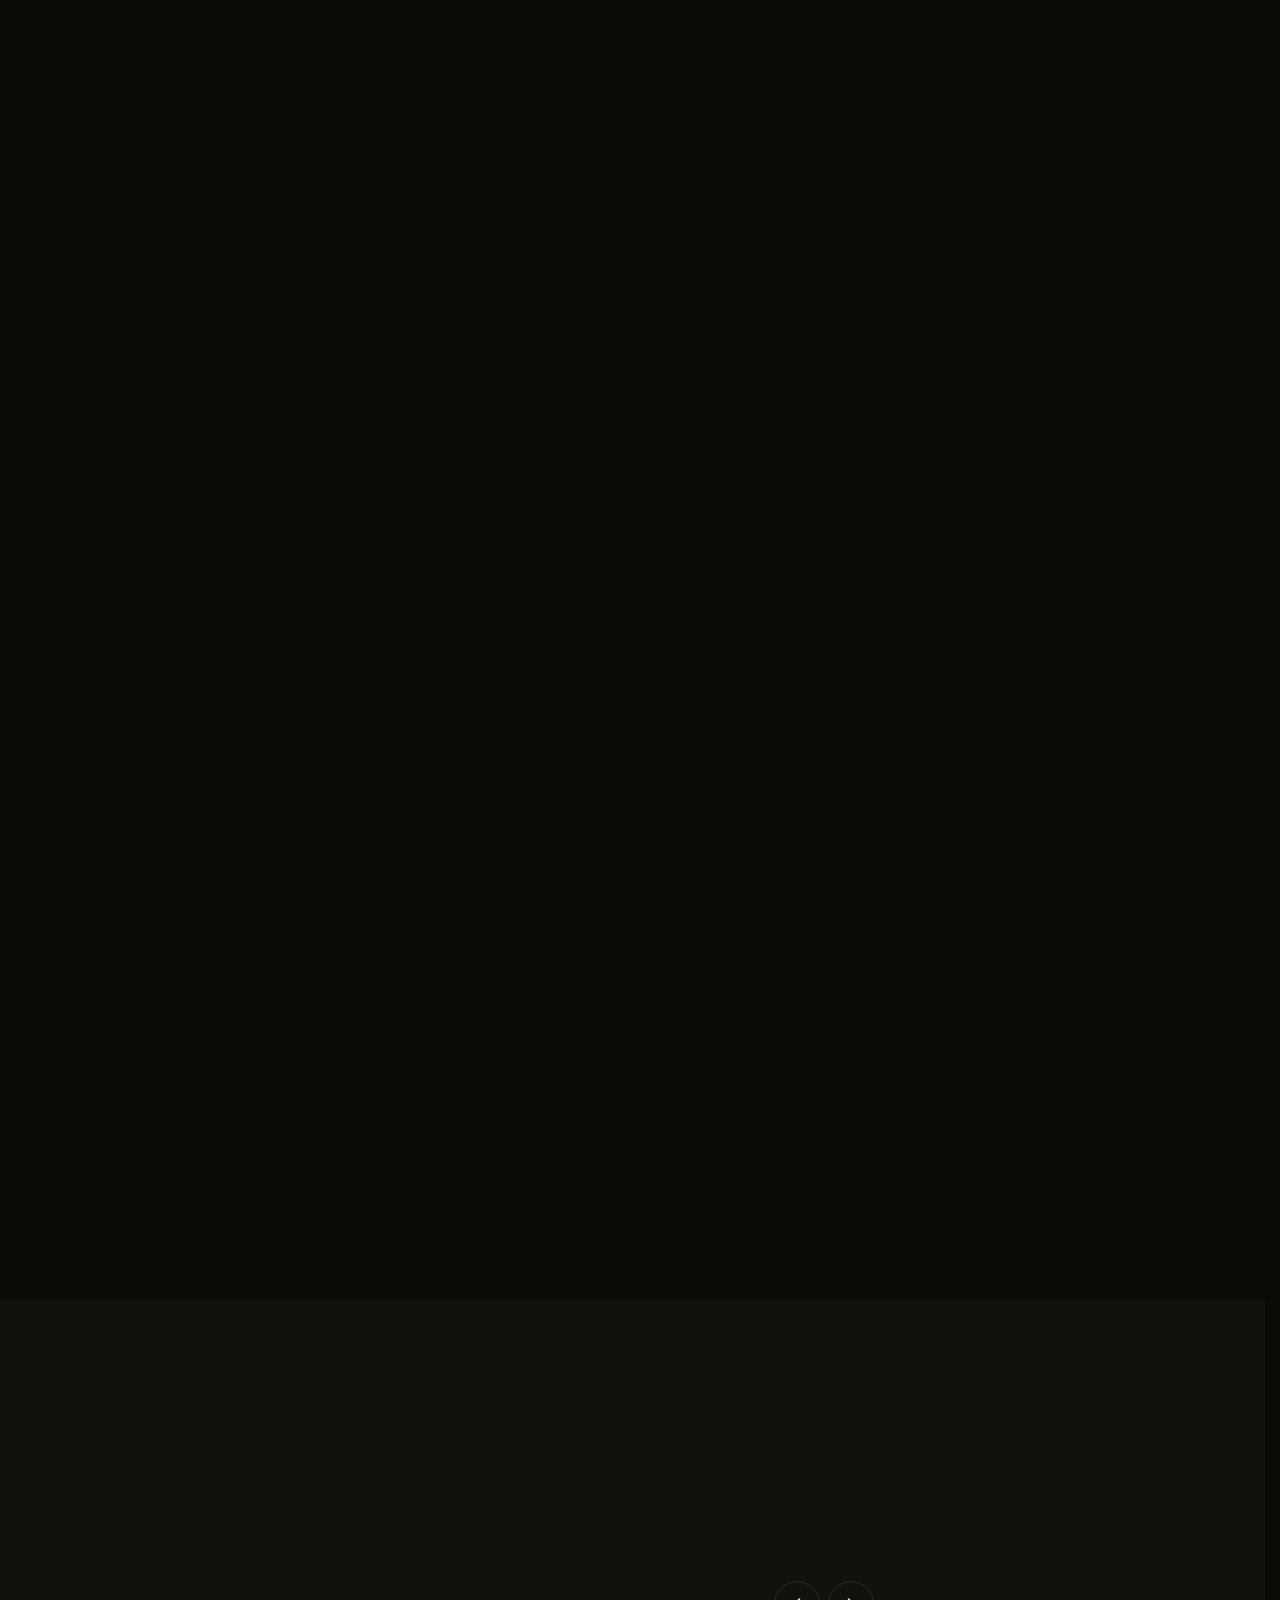
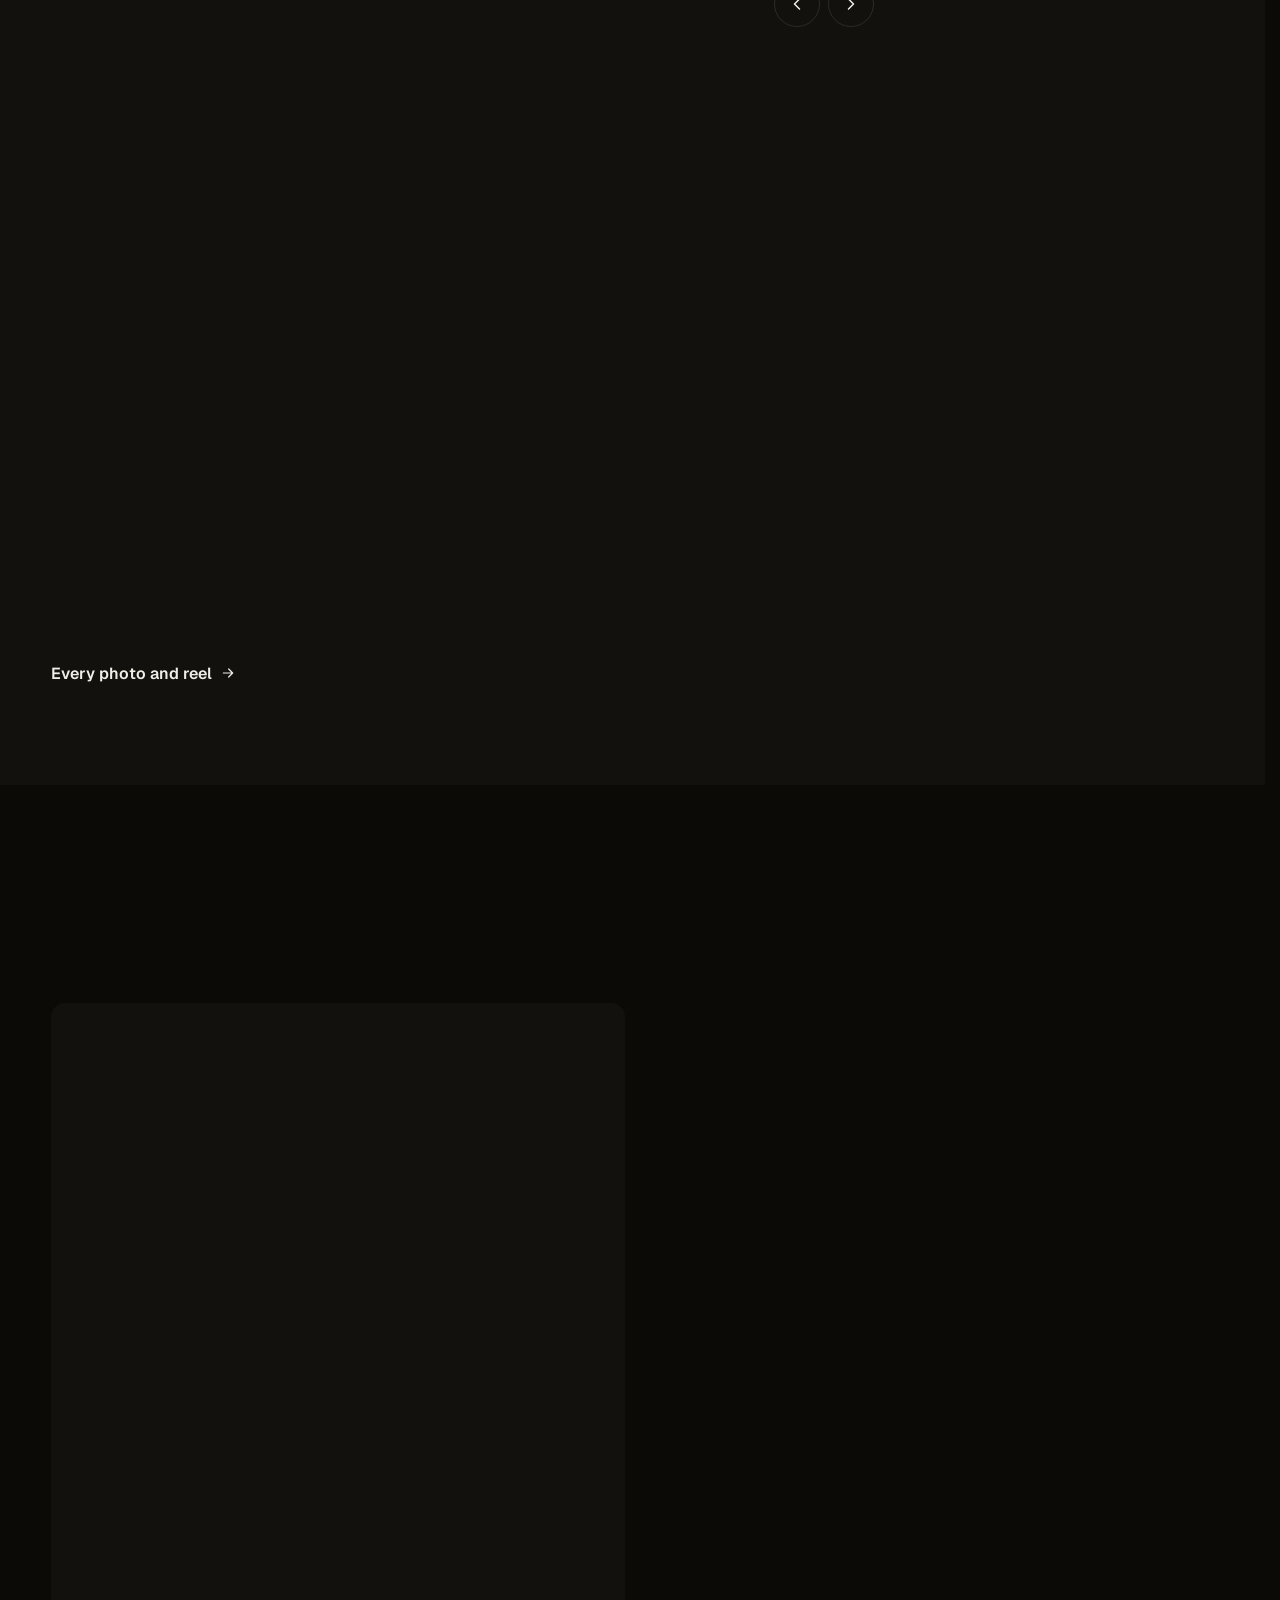
==== commit 92e43dfd: "Chat button and chat header: square FM monogram badge instead of the squashed wide mark Co-Authored-" ====
--- a/index.html
+++ b/index.html
@@ -256,9 +256,9 @@
     </span>
   </button>
 </div>
-<button class="fab glass" type="button" aria-expanded="false" aria-controls="chat"><img src="media/img/mark.webp" alt="" width="42" height="42"><i class="dot" aria-hidden="true"></i><b>Ask the front desk</b></button>
+<button class="fab glass" type="button" aria-expanded="false" aria-controls="chat"><img src="media/img/mark-badge.webp" alt="" width="42" height="42"><i class="dot" aria-hidden="true"></i><b>Ask the front desk</b></button>
 <section class="chat glass-strong" id="chat" role="dialog" aria-label="Front desk chat" aria-hidden="true">
-  <div class="chat__h"><img src="media/img/mark.webp" alt="" width="40" height="40"><div><b>Front desk</b><p class="status" data-status><i></i><span>Checking timings</span></p></div><button class="icon-btn chat__x" type="button" aria-label="Close chat"><svg viewBox="0 0 24 24" fill="none" stroke="currentColor" stroke-width="1.8" stroke-linecap="round" aria-hidden="true"><path d="M6 6l12 12M18 6L6 18"/></svg></button></div>
+  <div class="chat__h"><img src="media/img/mark-badge.webp" alt="" width="40" height="40"><div><b>Front desk</b><p class="status" data-status><i></i><span>Checking timings</span></p></div><button class="icon-btn chat__x" type="button" aria-label="Close chat"><svg viewBox="0 0 24 24" fill="none" stroke="currentColor" stroke-width="1.8" stroke-linecap="round" aria-hidden="true"><path d="M6 6l12 12M18 6L6 18"/></svg></button></div>
   <div class="chat__log" aria-live="polite"></div>
   <div class="chat__chips" role="group" aria-label="Quick questions">
     <button class="chip" type="button" data-q="What are your timings?">Timings</button><button class="chip" type="button" data-q="Where are you?">Location</button><button class="chip" type="button" data-q="What are the fees?">Fees</button><button class="chip" type="button" data-q="Tell me about personal training">Coaches</button><button class="chip" type="button" data-q="Do ladies train here?">Ladies</button><button class="chip" type="button" data-q="I want to visit">Book a visit</button>
--- a/css/site.css
+++ b/css/site.css
@@ -373,7 +373,7 @@
 /* =============================================================== chat (front desk) */
 .fab{position:fixed;z-index:130;right:max(var(--gutter),env(safe-area-inset-right,0px));bottom:calc(18px + env(safe-area-inset-bottom,0px));display:inline-flex;align-items:center;gap:10px;height:58px;padding:0 20px 0 8px;border-radius:var(--radius-pill);color:var(--color-ink);
   transition:transform var(--dur-long) var(--ease-out),opacity var(--dur-short)}
-.fab img{width:42px;height:42px;border-radius:50%;background:var(--color-night);padding:6px;object-fit:contain}
+.fab img{width:42px;height:42px;border-radius:50%;background:var(--color-night);padding:7px 6px 6px;object-fit:contain;box-shadow:inset 0 0 0 1px oklch(84% .165 88 / .28)}
 .fab b{font-weight:600;font-size:var(--text-sm);white-space:nowrap}
 .fab .dot{position:absolute;left:38px;top:10px;width:10px;height:10px;border-radius:50%;background:var(--color-success);border:2px solid var(--color-paper)}
 .fab:hover{transform:translateY(-3px)}
@@ -385,7 +385,7 @@
   opacity:0;visibility:hidden;transform:translateY(24px) scale(.98);transform-origin:100% 100%;transition:opacity var(--dur-short) var(--ease-in),transform var(--dur-short) var(--ease-in),visibility 0s var(--dur-short)}
 html.chat-open .chat{opacity:1;visibility:visible;transform:none;transition:opacity var(--dur-long) var(--ease-out),transform var(--dur-long) var(--ease-out),visibility 0s}
 .chat__h{display:flex;align-items:center;gap:12px;padding:16px 14px 14px 16px;border-bottom:1px solid var(--glass-line)}
-.chat__h img{width:40px;height:40px;border-radius:50%;background:var(--color-night);padding:6px;object-fit:contain}
+.chat__h img{width:40px;height:40px;border-radius:50%;background:var(--color-night);padding:7px 6px 6px;object-fit:contain;box-shadow:inset 0 0 0 1px oklch(84% .165 88 / .28)}
 .chat__h b{display:block;font-weight:600}
 .chat__h .status{font-size:10px;margin-top:5px;letter-spacing:.1em}
 .chat__h .icon-btn{margin-left:auto;width:40px;height:40px}
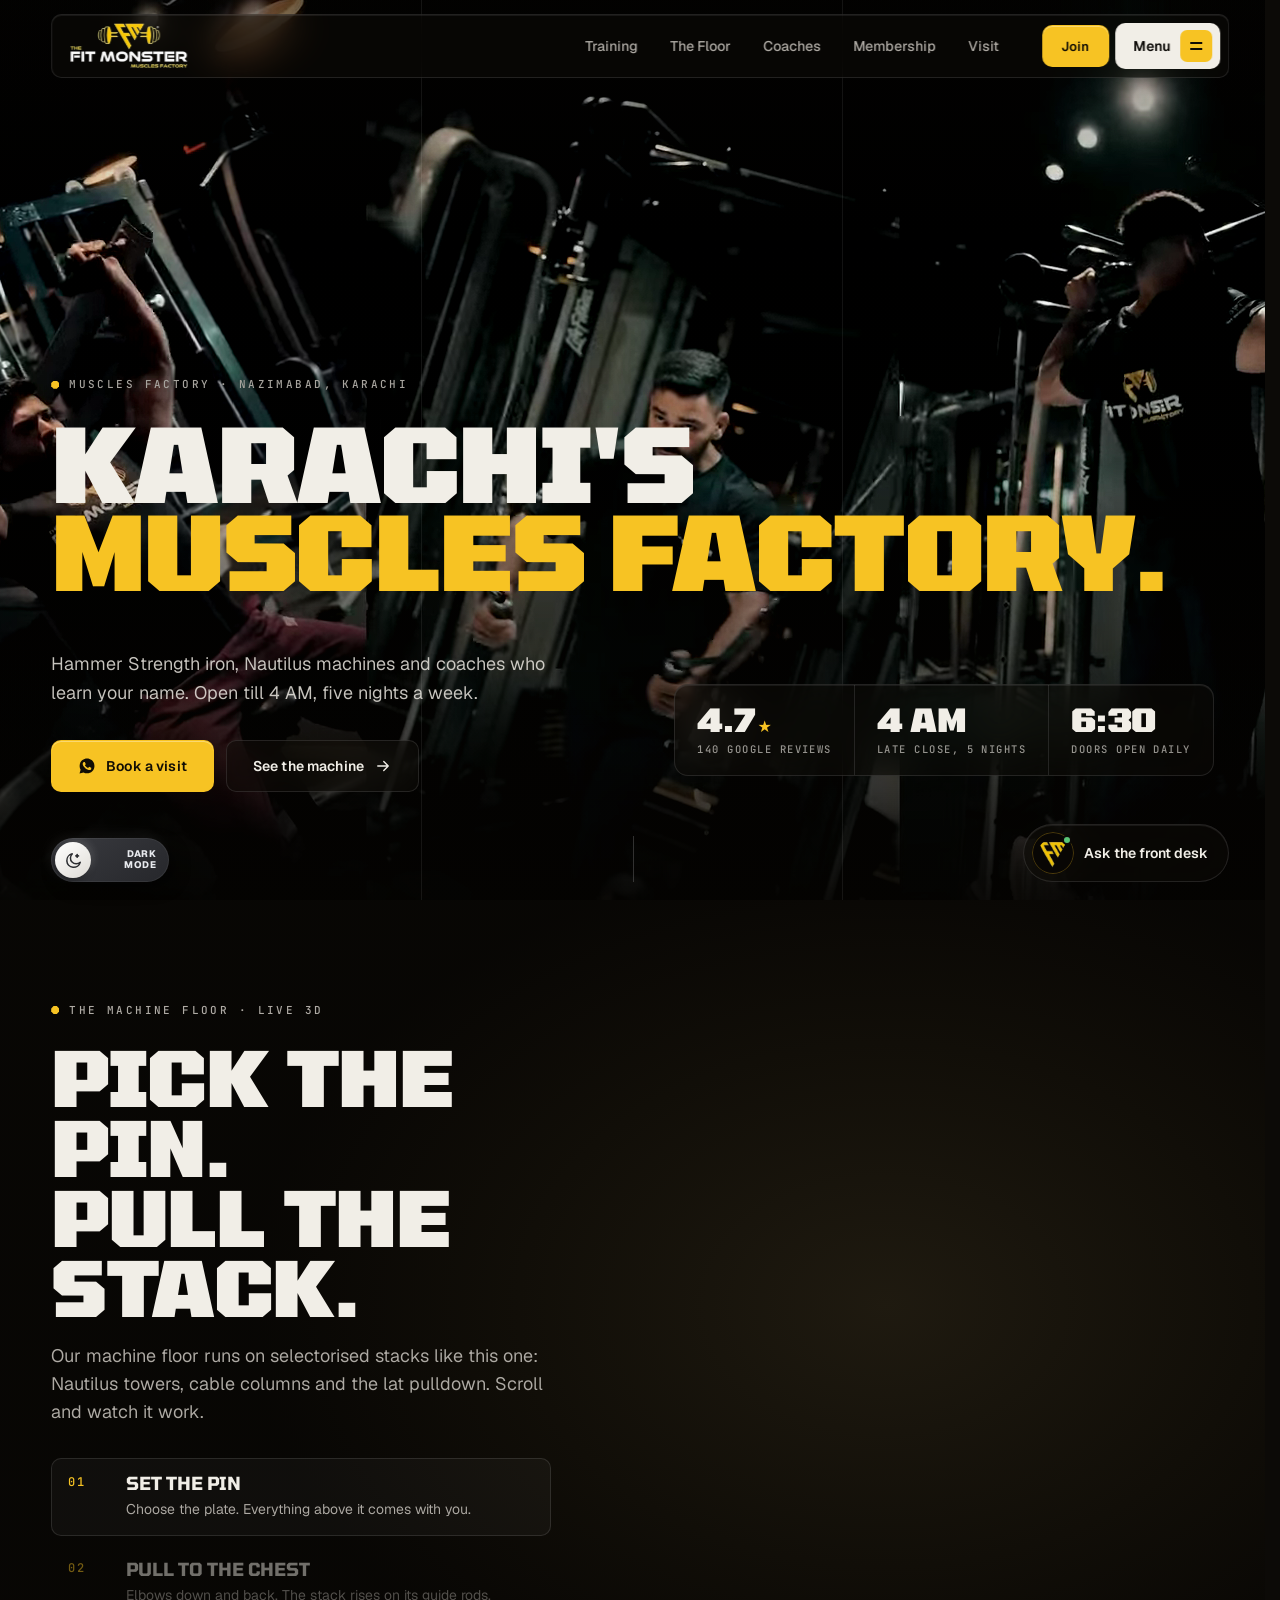
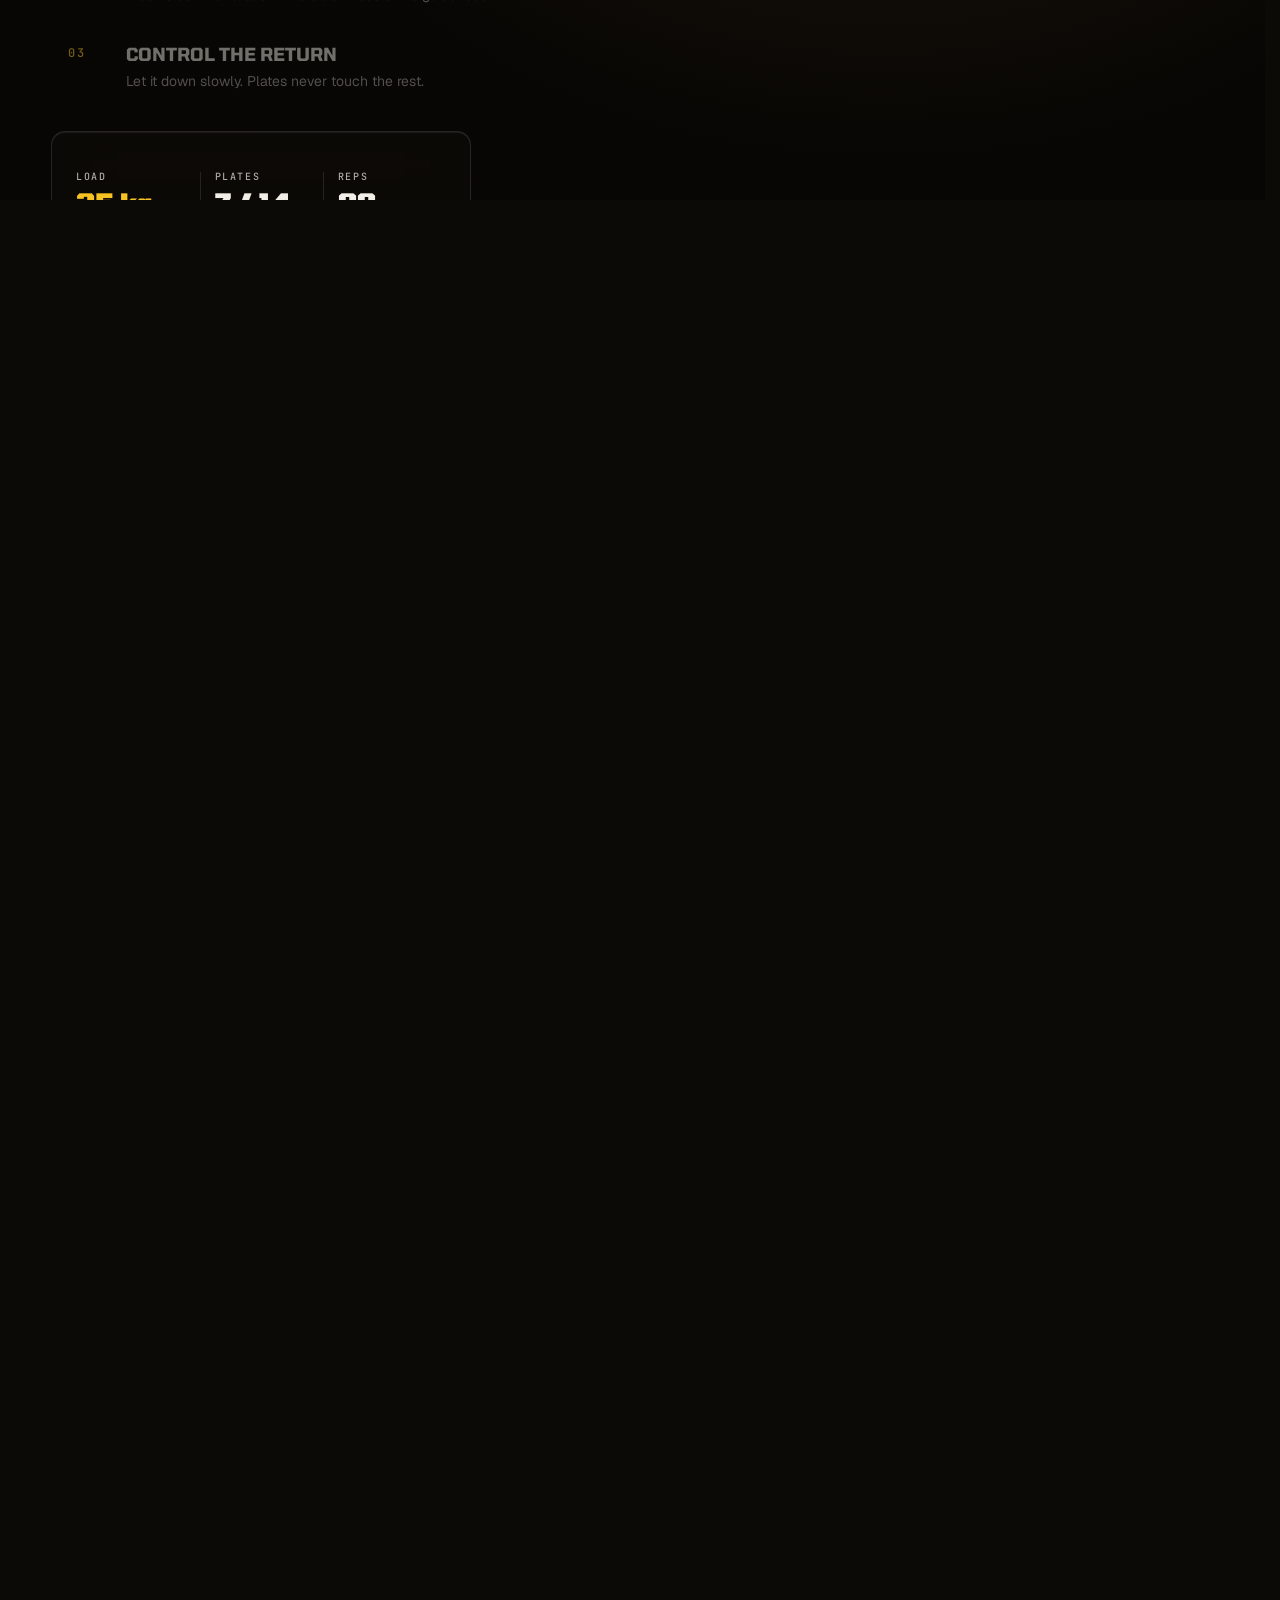
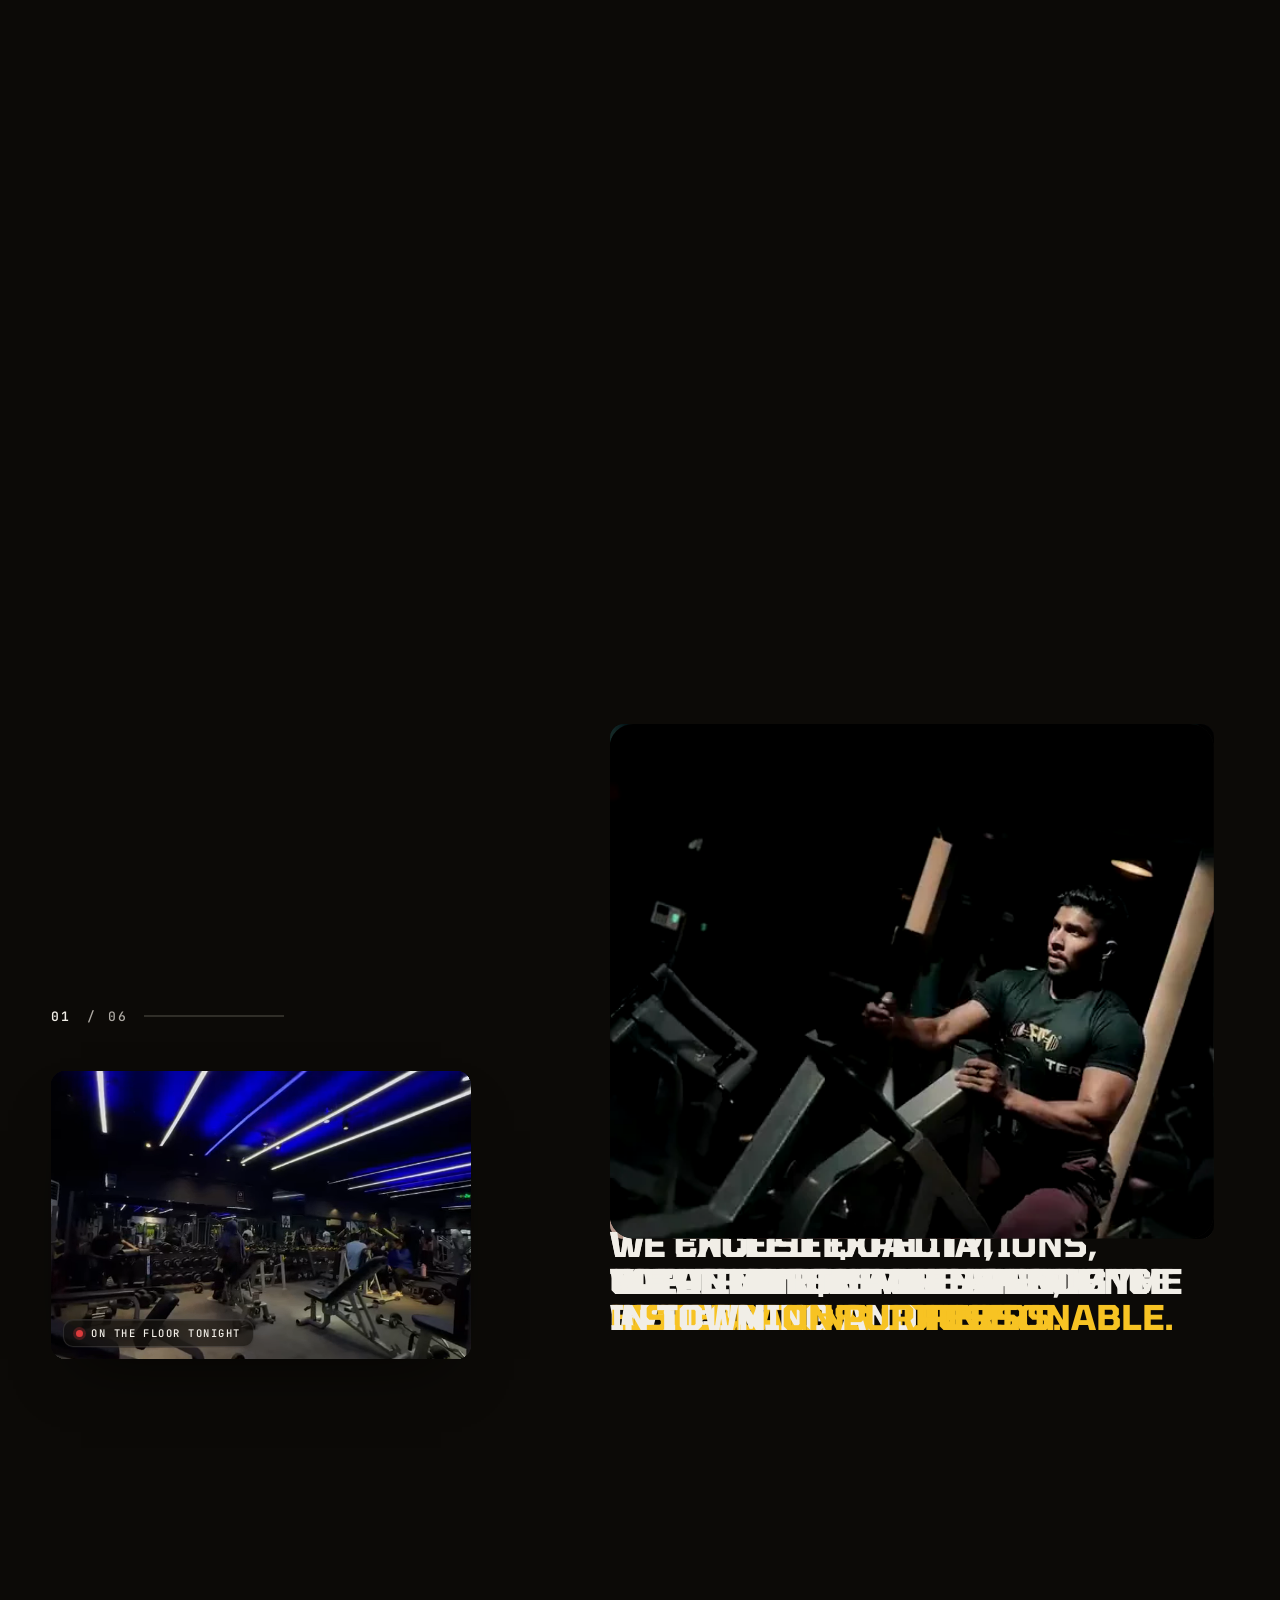
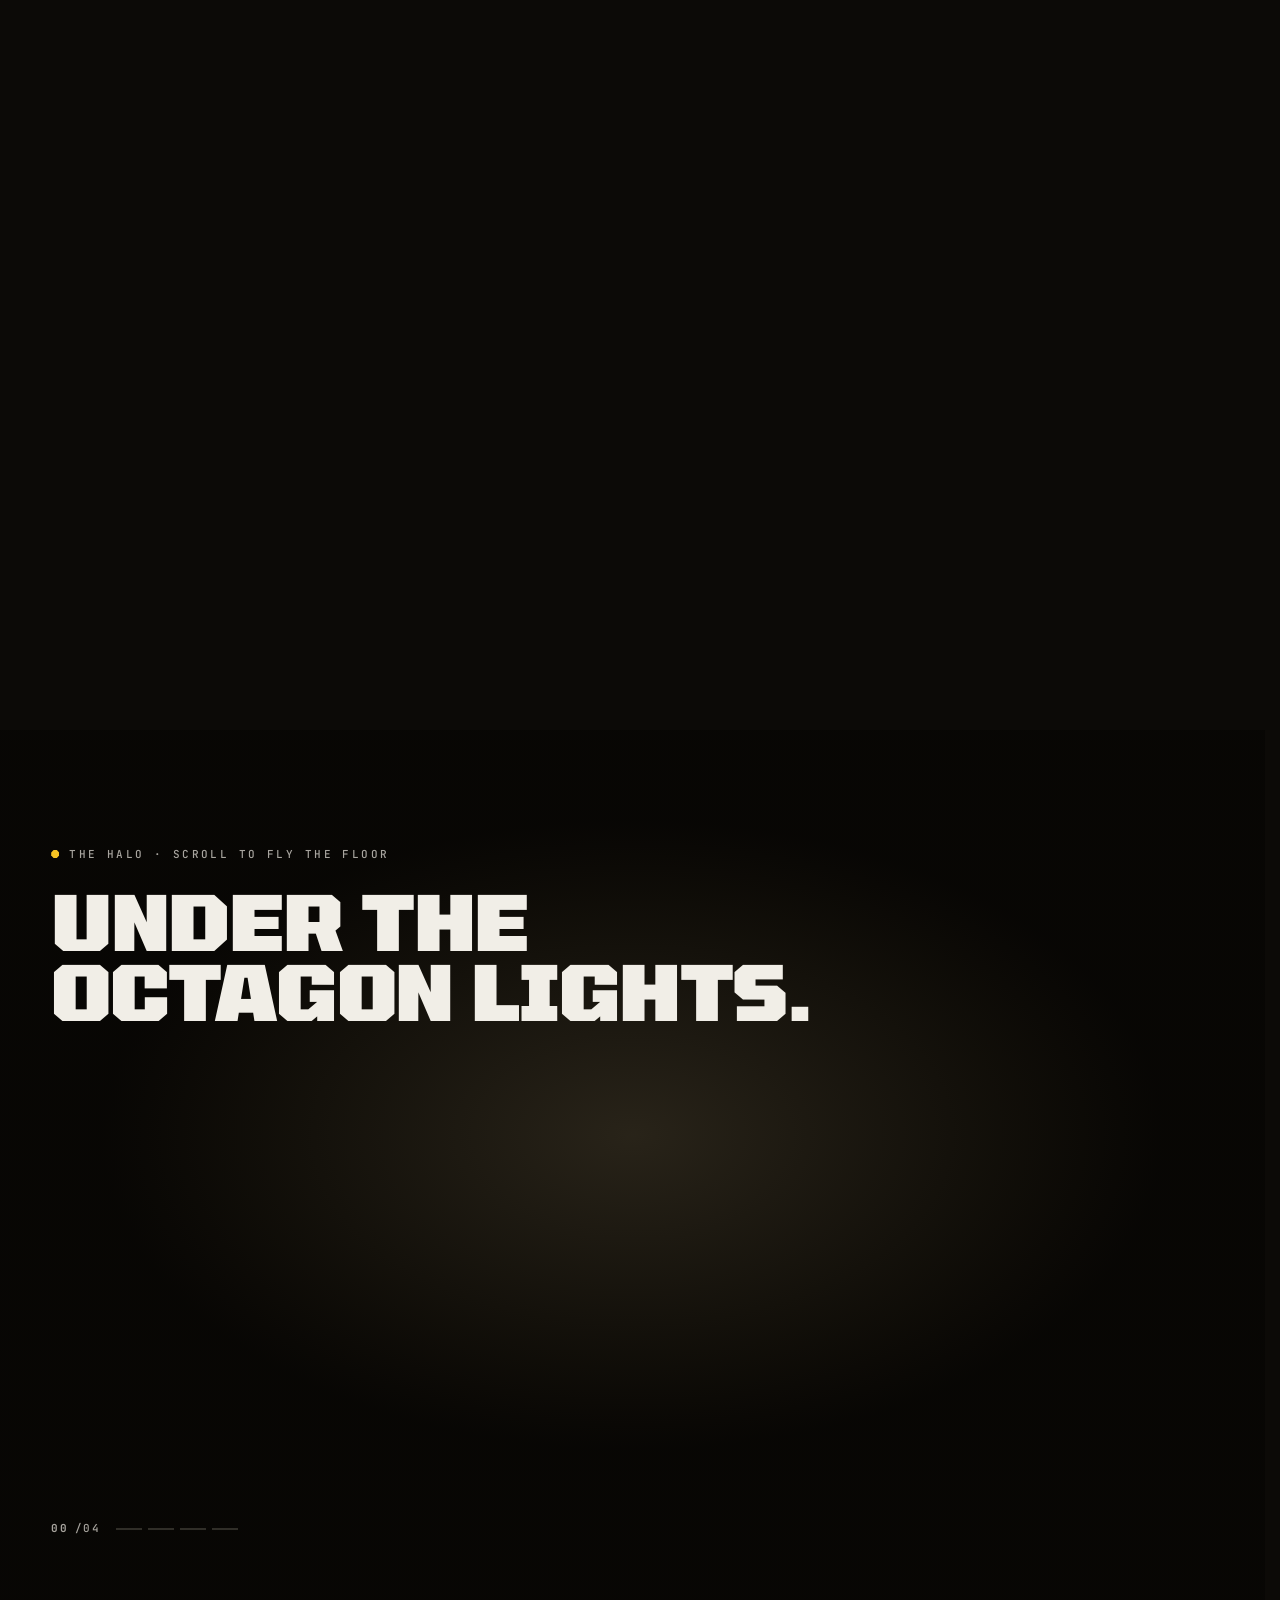
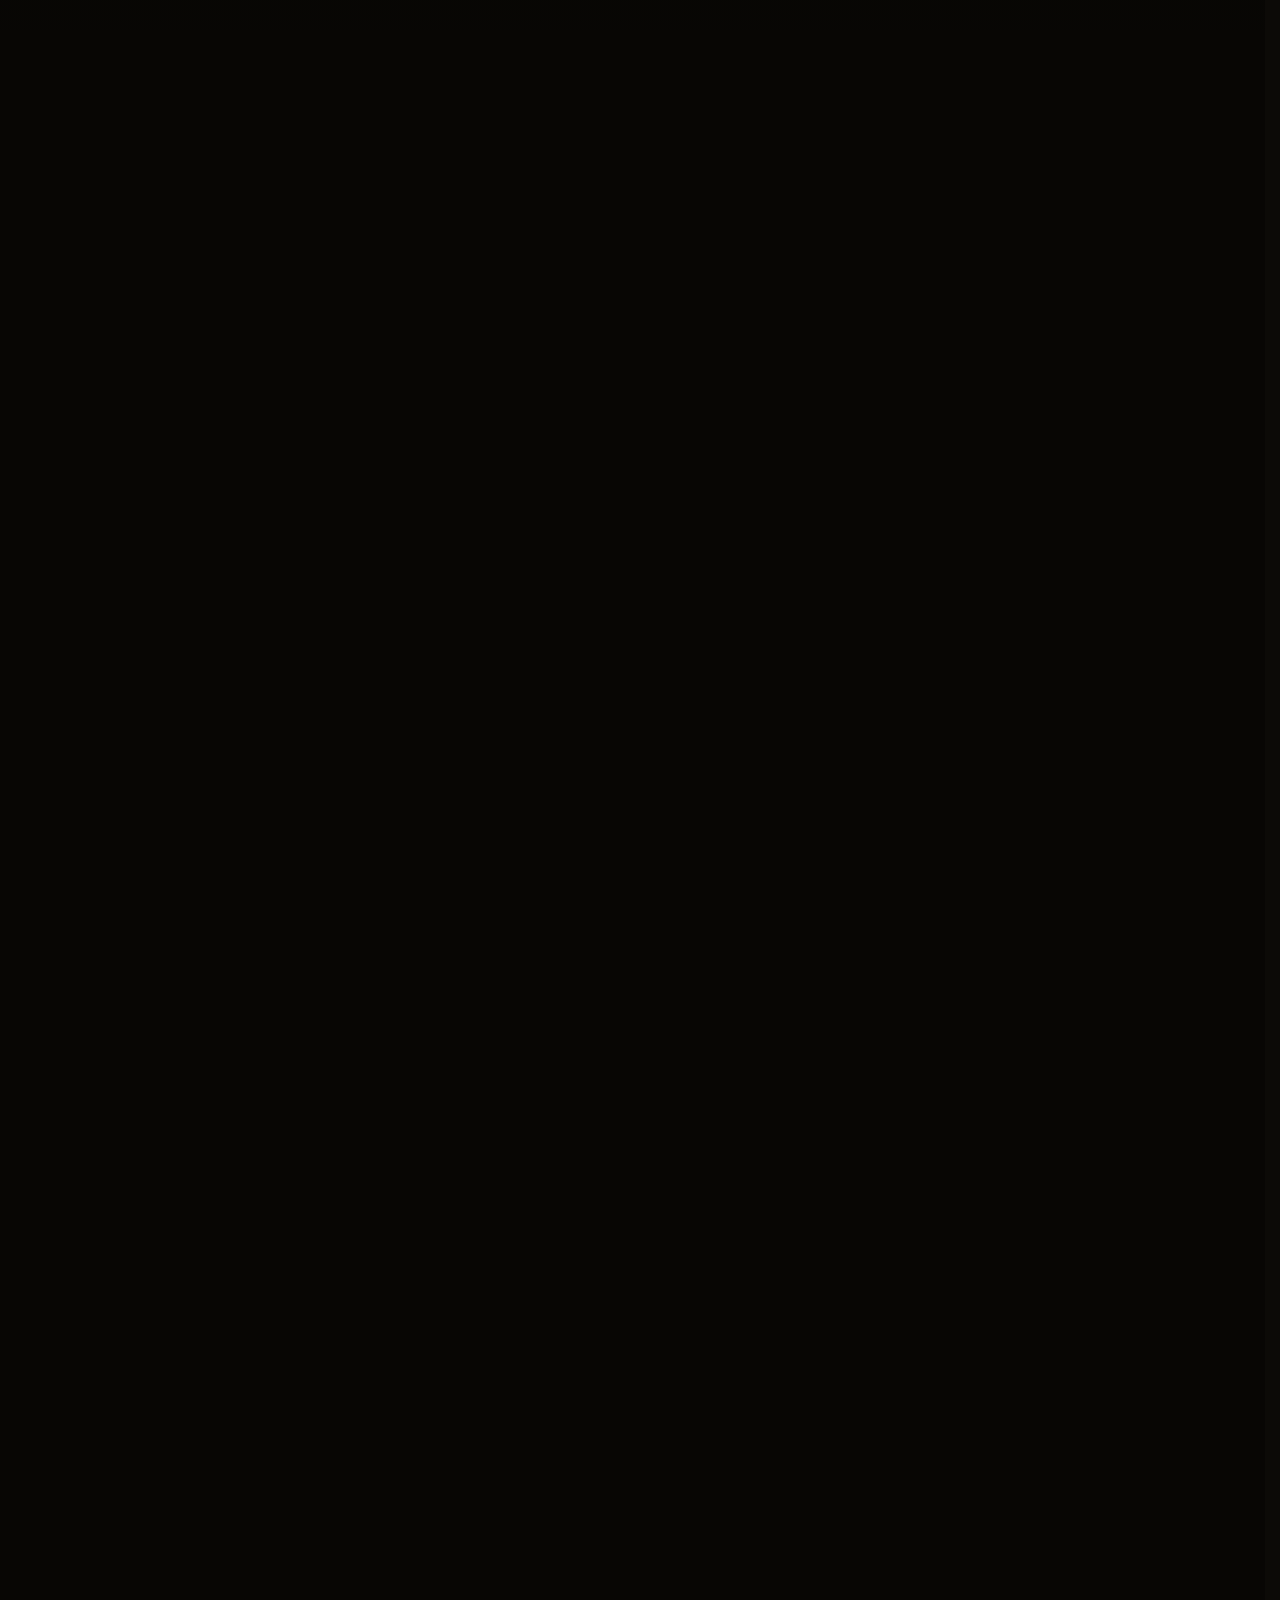
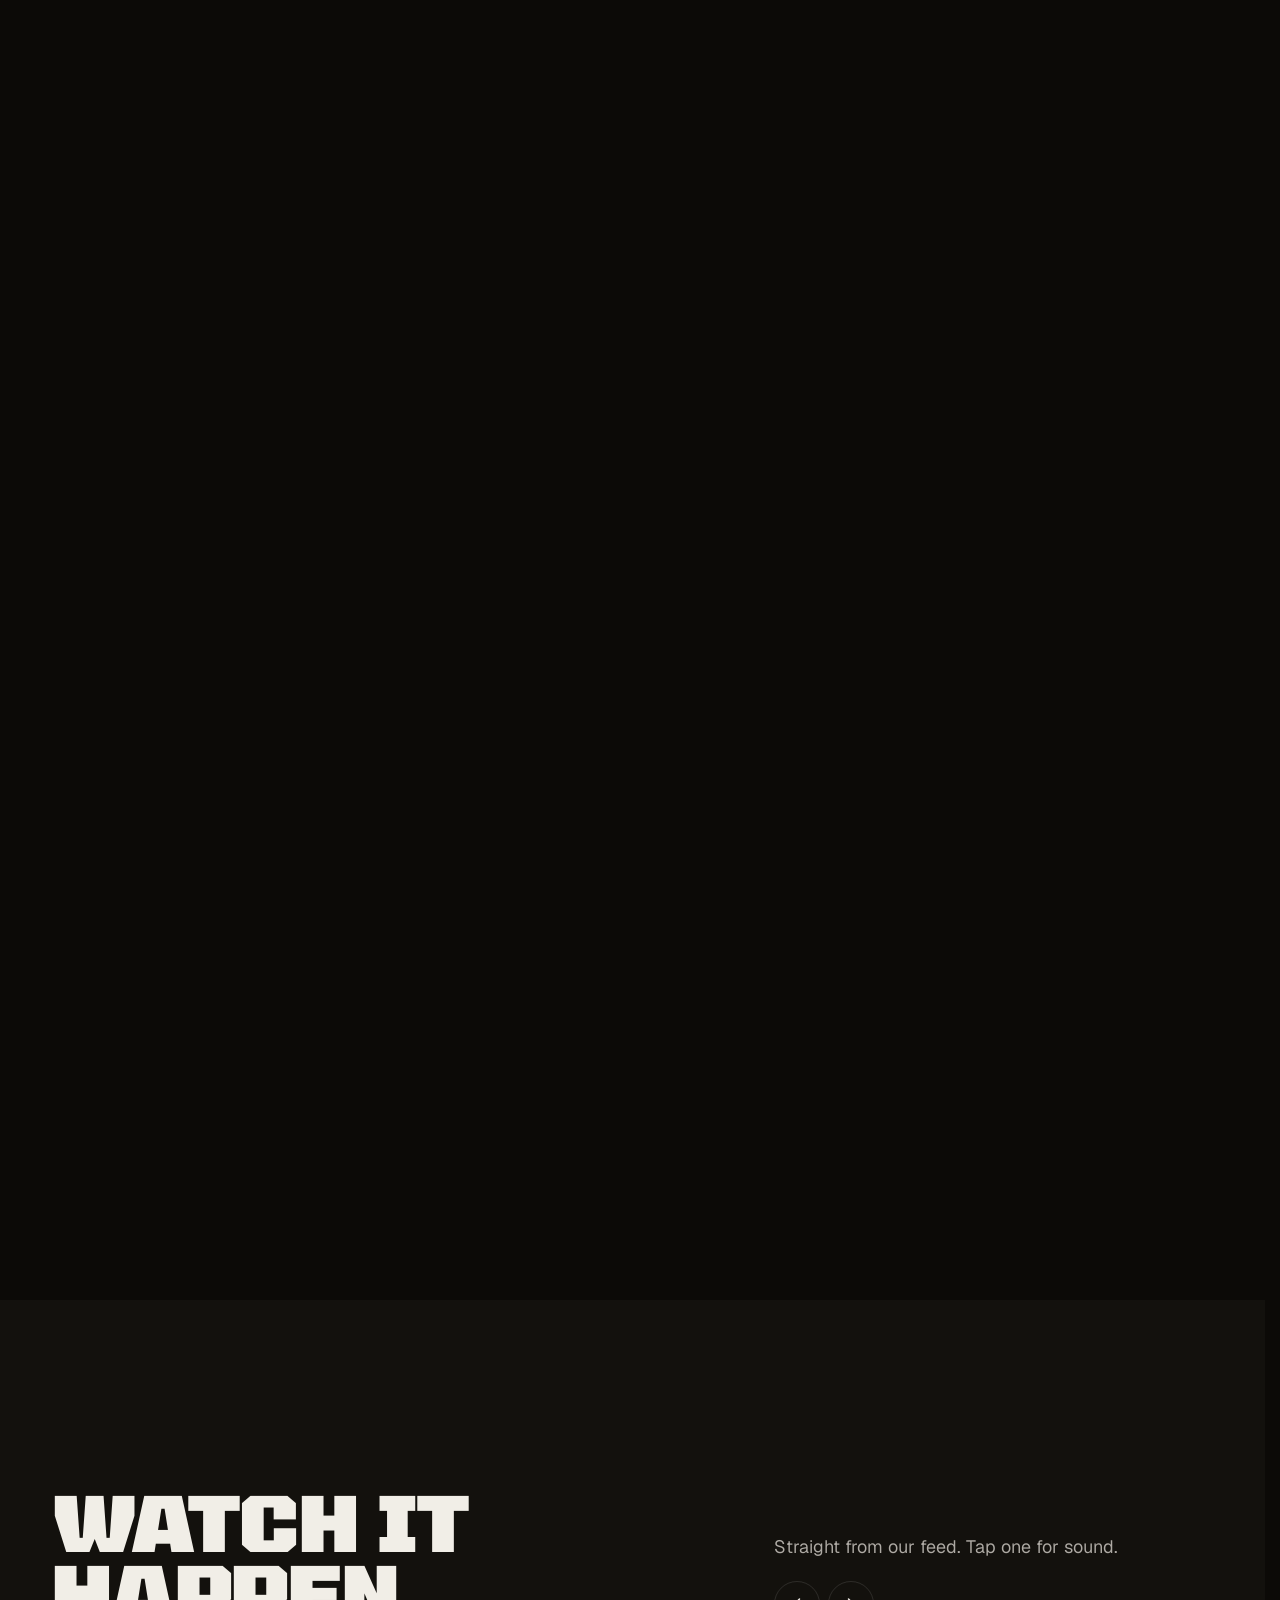
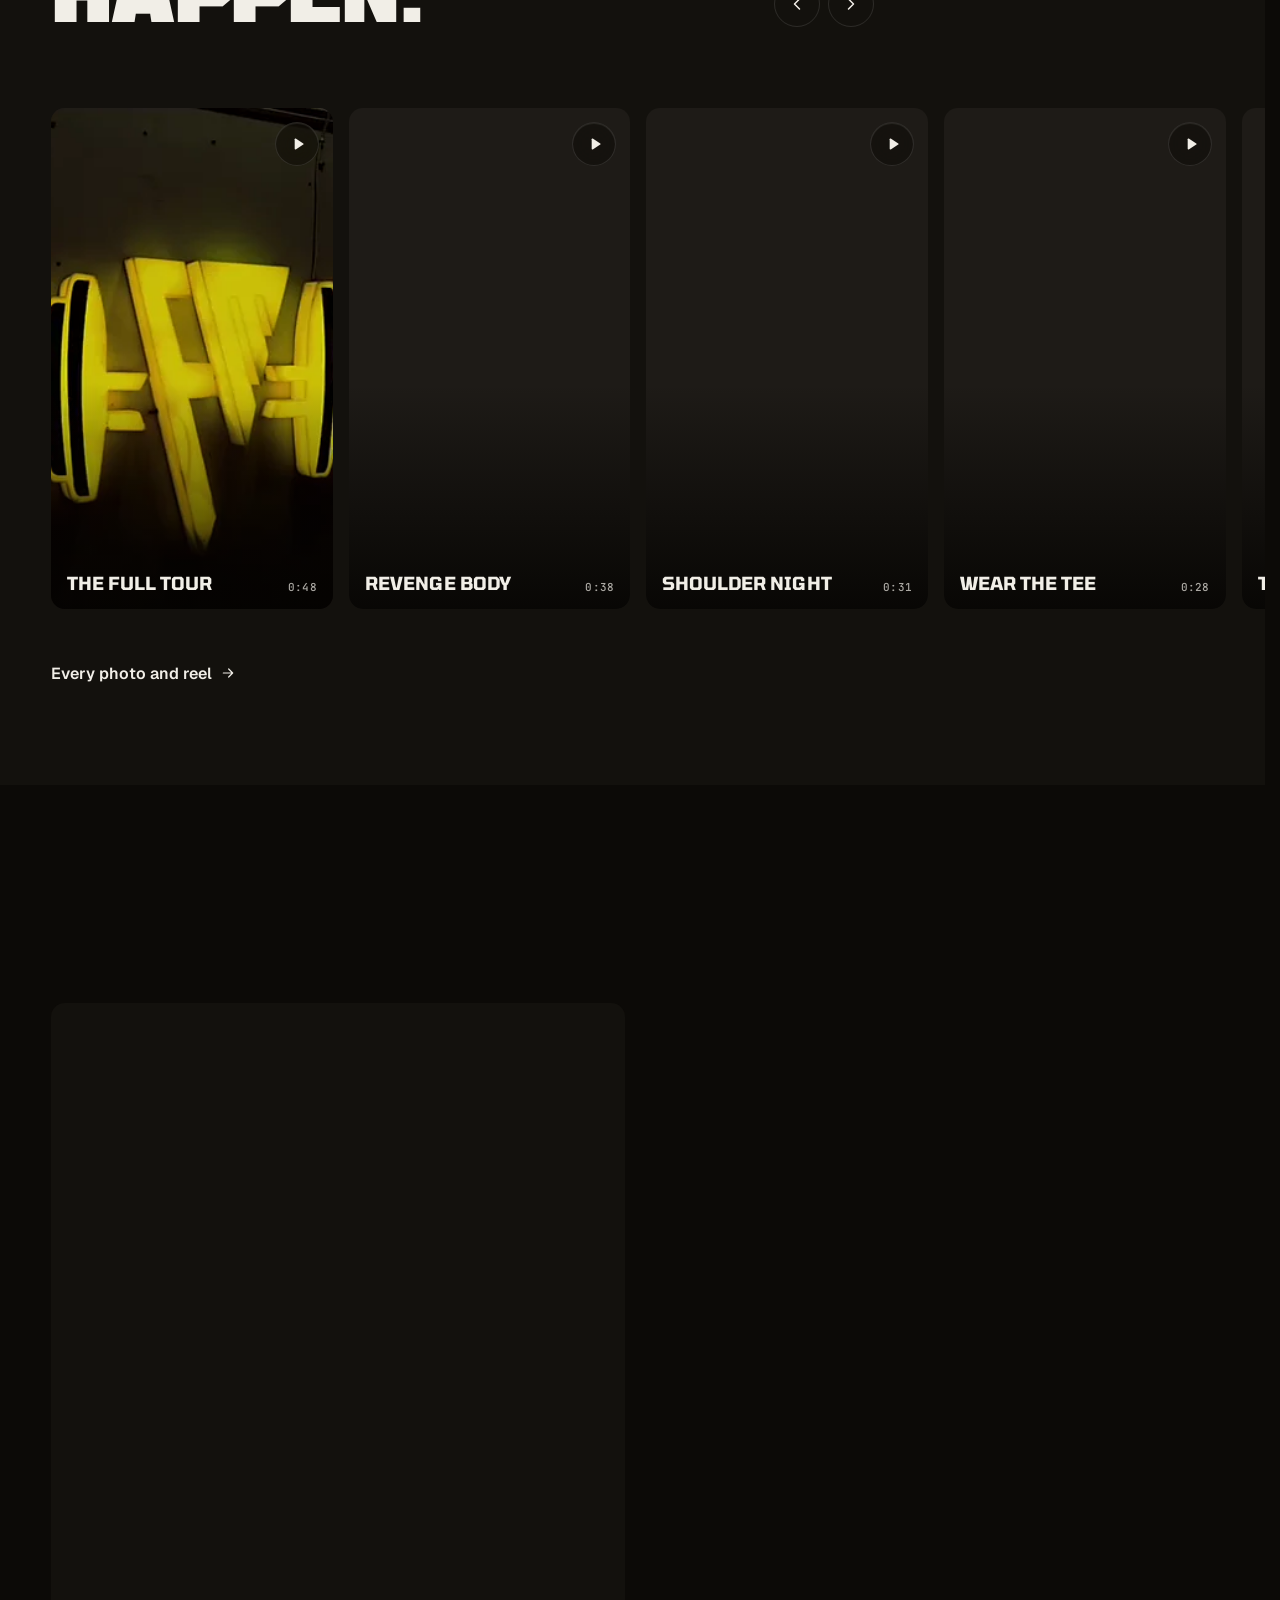
==== commit b0418f0c: "Link previews: a branded image per page, and the right domain - og.jpg rebuilt plus og-training/floo" ====
--- a/index.html
+++ b/index.html
@@ -5,9 +5,15 @@
 <meta name="viewport" content="width=device-width,initial-scale=1,viewport-fit=cover">
 <title>The Fit Monster — Muscles Factory · Premium gym in Nazimabad, Karachi</title>
 <meta name="description" content="The Fit Monster: Nazimabad's muscles factory. Hammer Strength and Nautilus kit, coaches on the floor, open till 4 AM. Selectorised stacks, a 3D tour and a coaching floor.">
-<link rel="canonical" href="https://fitmonster.nexlyr.solutions/">
+<link rel="canonical" href="https://fit-monster.nexlyr.solutions/">
 <meta name="theme-color" content="#0f0e0c">
-<meta property="og:type" content="website"><meta property="og:title" content="The Fit Monster — Muscles Factory · Premium gym in Nazimabad, Karachi"><meta property="og:description" content="The Fit Monster: Nazimabad's muscles factory. Hammer Strength and Nautilus kit, coaches on the floor, open till 4 AM. Selectorised stacks, a 3D tour and a coaching floor."><meta property="og:image" content="https://fitmonster.nexlyr.solutions/og.jpg"><meta property="og:url" content="https://fitmonster.nexlyr.solutions/"><meta name="twitter:card" content="summary_large_image">
+<meta property="og:type" content="website"><meta property="og:title" content="The Fit Monster — Muscles Factory · Premium gym in Nazimabad, Karachi"><meta property="og:description" content="The Fit Monster: Nazimabad's muscles factory. Hammer Strength and Nautilus kit, coaches on the floor, open till 4 AM. Selectorised stacks, a 3D tour and a coaching floor."><meta property="og:image" content="https://fit-monster.nexlyr.solutions/og.jpg">
+<meta property="og:image:width" content="1200">
+<meta property="og:image:height" content="630">
+<meta property="og:image:type" content="image/jpeg">
+<meta property="og:image:alt" content="The Fit Monster — Muscles Factory, Nazimabad, Karachi">
+<meta property="og:site_name" content="The Fit Monster">
+<meta name="twitter:image" content="https://fit-monster.nexlyr.solutions/og.jpg"><meta property="og:url" content="https://fit-monster.nexlyr.solutions/"><meta name="twitter:card" content="summary_large_image">
 <link rel="icon" href="favicon.png" type="image/png"><link rel="apple-touch-icon" href="apple-touch-icon.png"><link rel="manifest" href="site.webmanifest">
 <script>(function(){var d=document.documentElement;d.classList.add('js');try{var t=localStorage.getItem('fm-theme');if(t!=='light')t='dark';d.dataset.theme=t;if(!sessionStorage.getItem('fm-seen'))d.classList.add('ld-on');else if(sessionStorage.getItem('fm-pt'))d.classList.add('pt-on')}catch(e){}setTimeout(function(){if(!window.FM_BOOT)d.classList.remove('ld-on','pt-on')},6000)})();</script>
 <link rel="preload" href="fonts/tomorrow-latin-800-normal.woff2" as="font" type="font/woff2" crossorigin>
@@ -16,7 +22,7 @@
 <link rel="stylesheet" href="css/tokens.css?v=113ea224">
 <link rel="stylesheet" href="css/site.css?v=f66efeb0">
 <script type="importmap">{"imports":{"three":"./js/vendor/three.module.min.js"}}</script>
-<script type="application/ld+json">{"@context": "https://schema.org", "@type": "HealthClub", "name": "The Fit Monster — Muscles Factory", "url": "https://fitmonster.nexlyr.solutions/", "image": "https://fitmonster.nexlyr.solutions/og.jpg", "telephone": "+92 344 1070495", "address": {"@type": "PostalAddress", "streetAddress": "Nazimabad No. 1, Block 1, Usmania Colony, Liaquatabad", "addressLocality": "Karachi", "postalCode": "74600", "addressCountry": "PK"}, "geo": {"@type": "GeoCoordinates", "latitude": 24.908872, "longitude": 67.0305558}, "aggregateRating": {"@type": "AggregateRating", "ratingValue": "4.7", "reviewCount": "140"}, "openingHoursSpecification": [{"@type": "OpeningHoursSpecification", "dayOfWeek": ["Monday", "Tuesday", "Thursday", "Friday", "Saturday"], "opens": "06:30", "closes": "04:00"}, {"@type": "OpeningHoursSpecification", "dayOfWeek": ["Wednesday", "Sunday"], "opens": "06:30", "closes": "01:00"}]}</script>
+<script type="application/ld+json">{"@context": "https://schema.org", "@type": "HealthClub", "name": "The Fit Monster — Muscles Factory", "url": "https://fit-monster.nexlyr.solutions/", "image": "https://fit-monster.nexlyr.solutions/og.jpg", "telephone": "+92 344 1070495", "address": {"@type": "PostalAddress", "streetAddress": "Nazimabad No. 1, Block 1, Usmania Colony, Liaquatabad", "addressLocality": "Karachi", "postalCode": "74600", "addressCountry": "PK"}, "geo": {"@type": "GeoCoordinates", "latitude": 24.908872, "longitude": 67.0305558}, "aggregateRating": {"@type": "AggregateRating", "ratingValue": "4.7", "reviewCount": "140"}, "openingHoursSpecification": [{"@type": "OpeningHoursSpecification", "dayOfWeek": ["Monday", "Tuesday", "Thursday", "Friday", "Saturday"], "opens": "06:30", "closes": "04:00"}, {"@type": "OpeningHoursSpecification", "dayOfWeek": ["Wednesday", "Sunday"], "opens": "06:30", "closes": "01:00"}]}</script>
 </head>
 <body>
 <a class="skip" href="#main">Skip to content</a>
@@ -118,7 +124,7 @@
         <figure class="apology__ph" style="margin:0"><img src="media/img/coach-red-900.webp" width="540" height="960" alt="A coach in red smiling between sets on the machine floor" loading="lazy" decoding="async"></figure>
         <p class="apology__line">Our trainers are kind, welcoming and <span class="gold">personable.</span></p>
       </article><article class="apology__item">
-        <figure class="apology__ph" style="margin:0"><img src="media/img/coach-tee-pose-900.webp" width="540" height="960" alt="A member in the Fit Monster tee standing proud on the floor" loading="lazy" decoding="async"></figure>
+        <figure class="apology__ph" style="margin:0"><img src="media/img/coach-tee-pose-900.webp" width="540" height="960" alt="Close-up of a working arm on the machine floor" loading="lazy" decoding="async"></figure>
         <p class="apology__line">We exceed expectations, value our members and <span class="gold">listen.</span></p>
       </article><article class="apology__item">
         <figure class="apology__ph" style="margin:0"><img src="media/img/wall-art-900.webp" width="872" height="1600" style="object-position:50% 38%" alt="The new art wall: framed prints on black panels above the barbell rack" loading="lazy" decoding="async"></figure>
